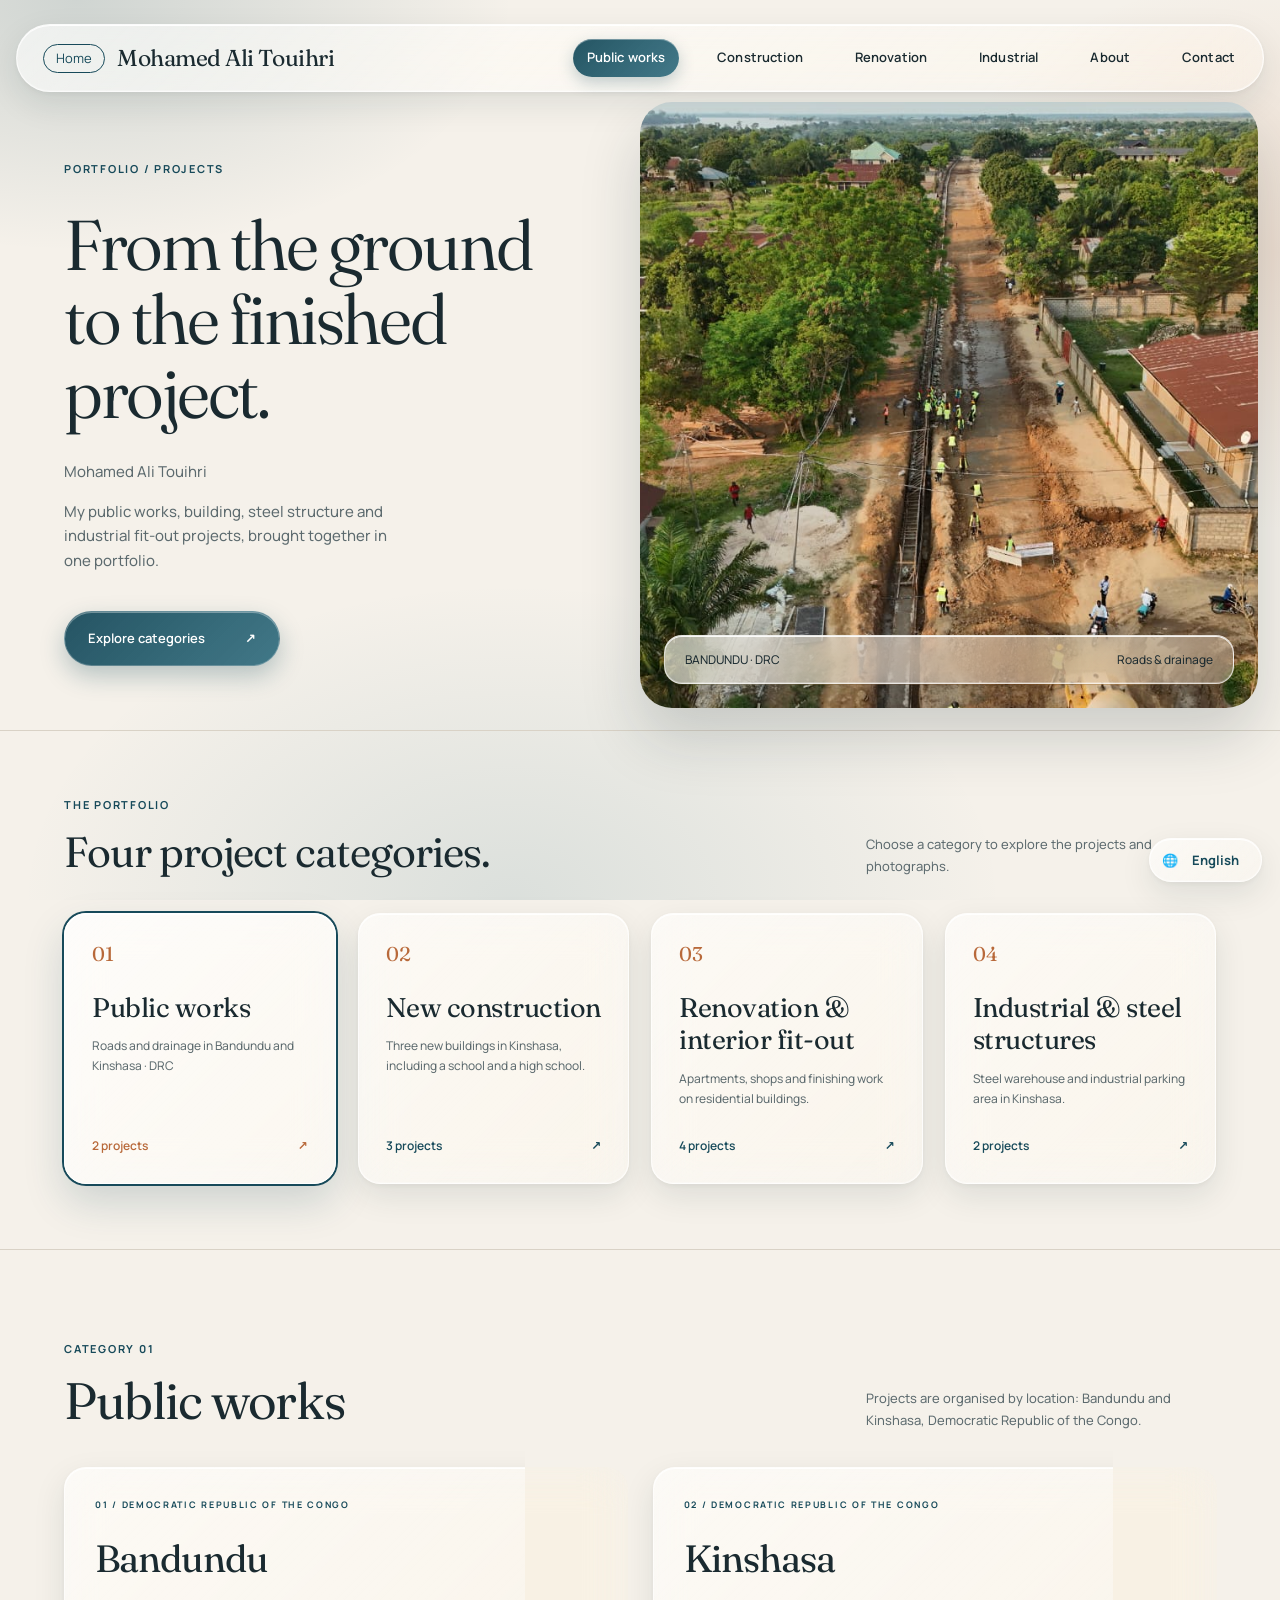
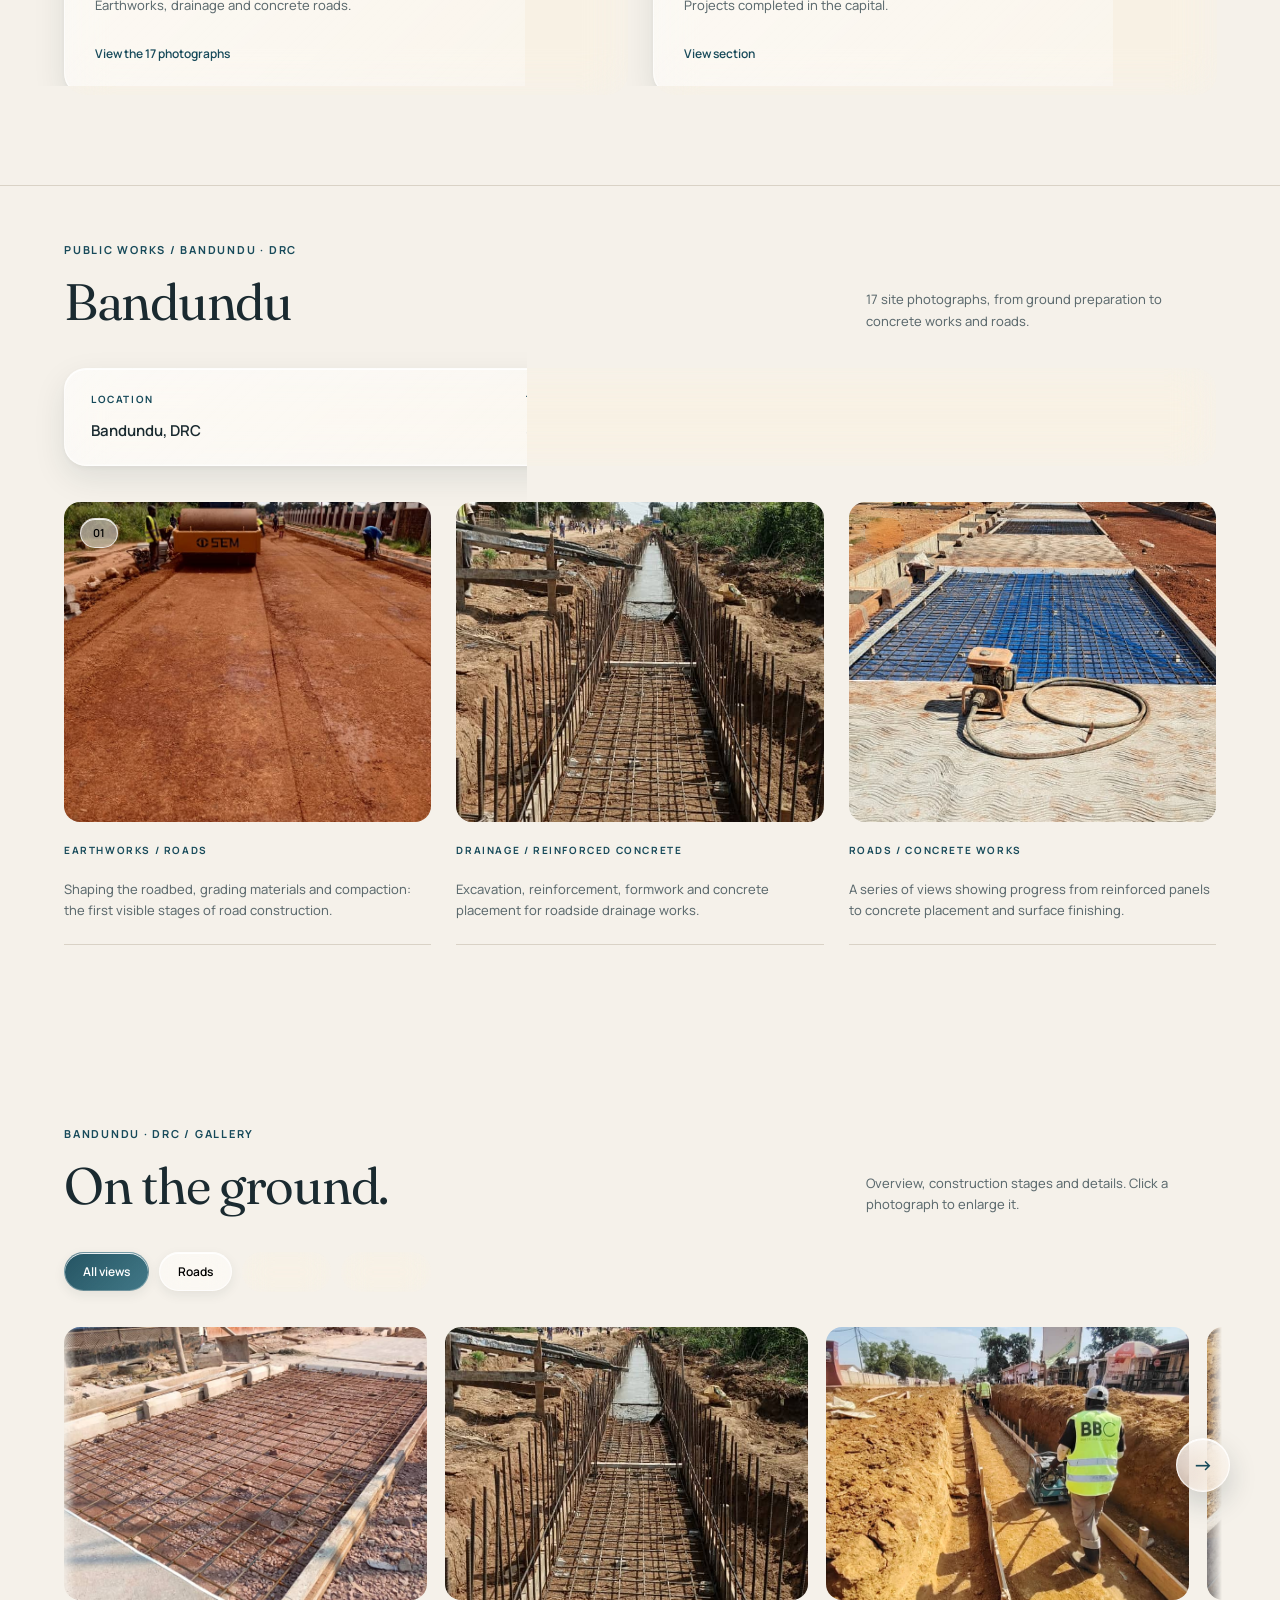
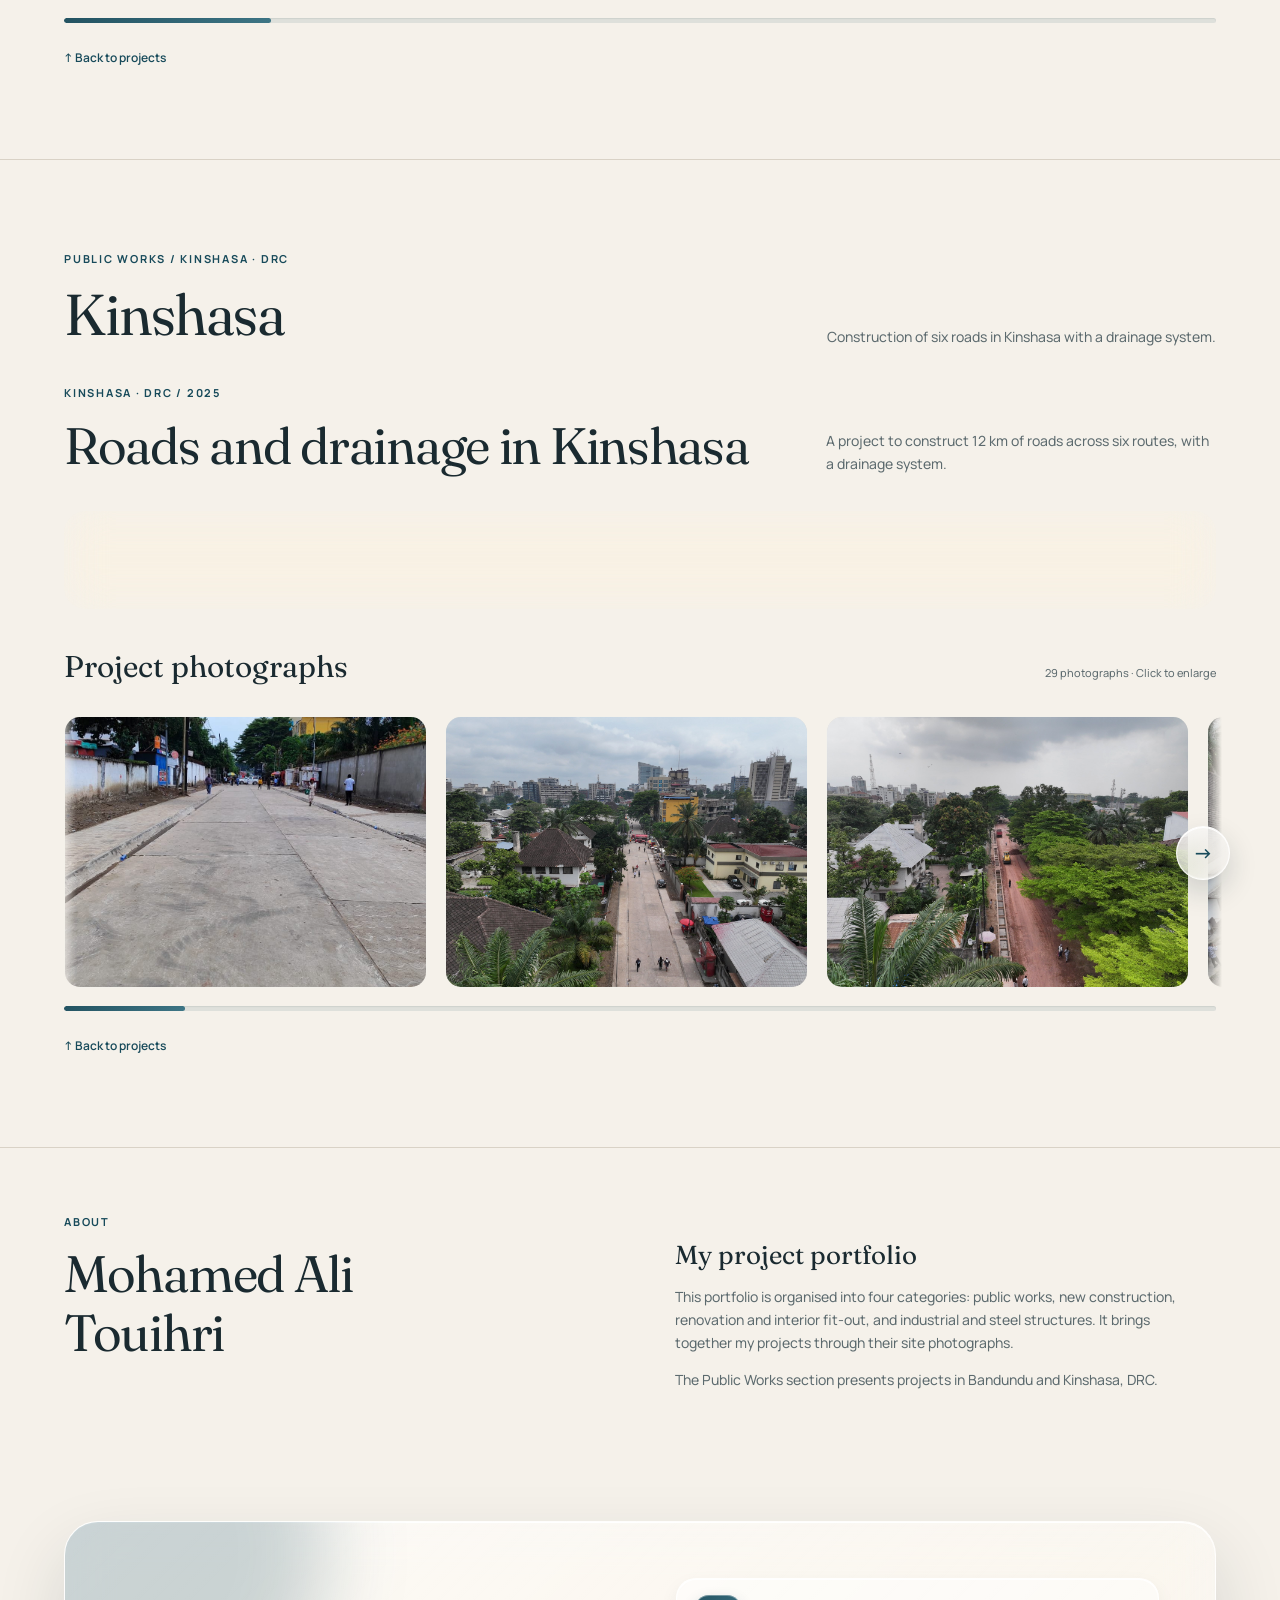
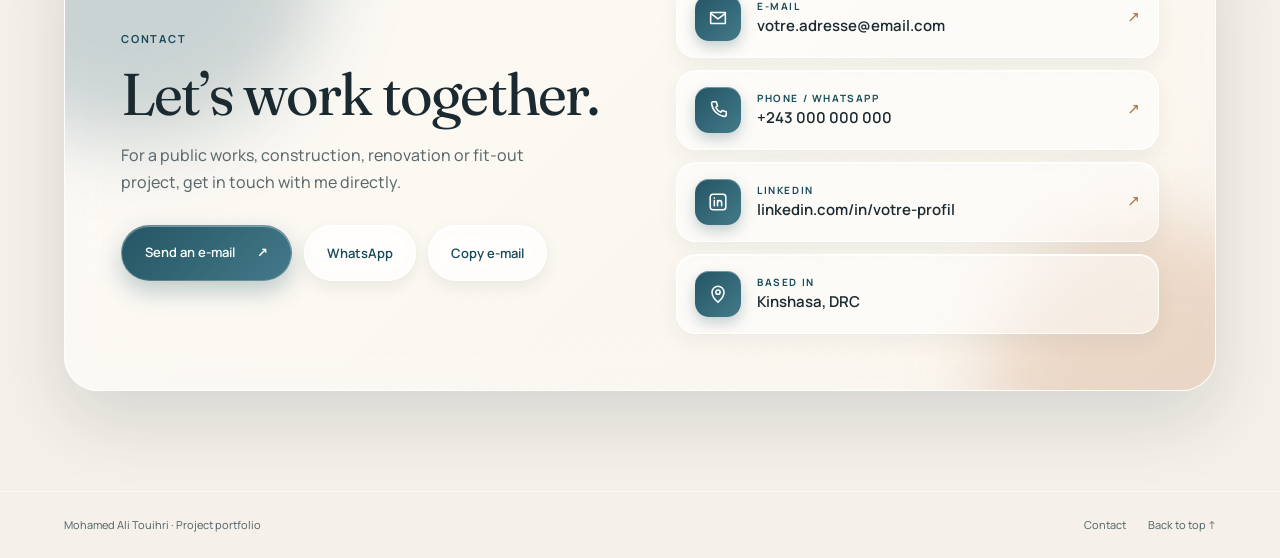
==== public/index.html @ e19443b5 "Assemble elements on scroll in, disassemble at the top Cards, headings, facts and carousels fly in f" ====
<!doctype html>
<html lang="fr"><head><script data-opening>if(location.hash)history.replaceState(history.state,"",location.pathname+location.search);if("scrollRestoration" in history)history.scrollRestoration="manual";(()=>{let touched=false;const t=()=>{touched=true};["pointerdown","keydown","wheel","touchstart"].forEach(n=>addEventListener(n,t,{once:true,passive:true,capture:true}));addEventListener("load",()=>{if(!touched)scrollTo({top:0,left:0,behavior:"instant"})},{once:true})})();</script><meta charset="utf-8"><meta name="viewport" content="width=device-width, initial-scale=1"><meta name="description" content="Portfolio de Mohamed Ali Touihri : travaux publics, bâtiment et charpente métallique. Découvrez les réalisations par catégorie."><link rel="preconnect" href="https://fonts.googleapis.com"><link rel="preconnect" href="https://fonts.gstatic.com" crossorigin><link rel="stylesheet" href="https://fonts.googleapis.com/css2?family=Fraunces:opsz,wght@9..144,300..600&family=Manrope:wght@400..700&display=swap"><title>Mohamed Ali Touihri — Portfolio de réalisations</title><style>
:root{--serif:"Fraunces",Georgia,"Times New Roman",serif;--sans:"Manrope",system-ui,-apple-system,"Segoe UI",Roboto,sans-serif;--paper:#f5f1ea;--surface:#ece6dc;--surface-2:#e3dccf;--ink:#1a2a30;--muted:#5c6a6e;--line:#d9d2c6;--line-strong:#a9b4b5;--blue:#174a5a;--blue-hover:#1f6175;--ochre:#b8693a;--ochre-hover:#9c5530;--on-dark:#f5f1ea;--on-dark-muted:#c6d4d7;--grid:rgba(23,74,90,.035);--shadow:rgba(20,45,51,.08)}*{box-sizing:border-box}html{scroll-behavior:smooth;scroll-padding-top:90px}body{margin:0;background:var(--paper);color:var(--ink);font:16px/1.65 var(--sans)}a{color:inherit;text-decoration:none}button{font:inherit;cursor:pointer}button:focus-visible,a:focus-visible{outline:3px solid var(--ochre);outline-offset:5px}.wrap{max-width:1320px;margin:auto;padding:0 5%}header{border-bottom:1px solid var(--line);background:var(--paper)}.nav{min-height:94px;display:flex;align-items:center;justify-content:space-between;gap:25px}.brand{font-family:var(--serif);font-size:23px;letter-spacing:-.7px}.brand span{color:var(--blue);margin-right:13px;font-family:var(--sans);font-size:13px;border:1px solid var(--blue);padding:9px;letter-spacing:0}.links{display:flex;gap:30px;font-size:13px}.links a:hover{color:var(--ochre)}.hero{display:grid;grid-template-columns:1fr 1fr;min-height:660px}.intro{padding:80px 8% 64px 10%;position:relative;background-image:linear-gradient(var(--grid) 1px,transparent 1px),linear-gradient(90deg,var(--grid) 1px,transparent 1px);background-size:44px 44px}.eyebrow{text-transform:uppercase;letter-spacing:3px;color:var(--blue);font-size:11px;font-weight:bold}.intro h1{font:clamp(48px,5.5vw,83px)/1.05 var(--serif);letter-spacing:-3px;margin:30px 0}.intro p{max-width:350px;color:var(--muted);font-size:15px}.cta{display:inline-flex;gap:40px;background:var(--blue);color:white;padding:16px 23px;font-size:13px;margin-top:22px}.hero figure{margin:0;position:relative;overflow:hidden}.hero figure img{width:100%;height:100%;position:absolute;object-fit:cover;object-position:54%}.hero figcaption{position:absolute;bottom:24px;left:24px;right:24px;background:rgba(245,241,234,.93);padding:15px 20px;font-size:12px;display:flex;justify-content:space-between}.strip{border-top:1px solid var(--line);border-bottom:1px solid var(--line);display:flex;justify-content:space-between;gap:20px;padding-top:21px;padding-bottom:21px;font-size:11px;letter-spacing:2px;text-transform:uppercase}.strip span:before{content:'+';color:var(--ochre);margin-right:15px}section{padding:90px 0}.sectionhead{display:flex;justify-content:space-between;gap:30px;align-items:end;margin-bottom:36px}.sectionhead h2,.about h2{font:clamp(36px,4vw,56px)/1.15 var(--serif);letter-spacing:-1.5px;margin:14px 0 0}.sectionhead p{max-width:350px;color:var(--muted);font-size:13px;margin:0}.cards{display:grid;grid-template-columns:repeat(3,1fr);gap:25px}.card{border-bottom:1px solid var(--line)}.card .image{display:block;width:100%;padding:0;border:0;position:relative;background:var(--surface-2);overflow:hidden}.card img{width:100%;height:320px;object-fit:cover;display:block;transition:transform .5s}.card button:hover img{transform:scale(1.035)}.card .num{position:absolute;top:16px;left:16px;padding:5px 12px;background:var(--paper);font-size:11px}.card h3{font:25px var(--serif);margin:24px 0 12px}.card p{font-size:13px;color:var(--muted);margin:0 0 22px}.tag{font-size:10px;letter-spacing:2px;text-transform:uppercase;color:var(--blue);display:block;margin:20px 0}.story{background:var(--blue);color:var(--paper)}.story .eyebrow{color:var(--on-dark-muted)}.story .sectionhead p{color:var(--on-dark-muted)}.steps{display:grid;grid-template-columns:repeat(4,1fr);gap:25px;margin-top:55px}.steps article{border-top:1px solid #ffffff40;padding-top:20px}.steps b{font:30px var(--serif);color:var(--on-dark-muted)}.steps h3{font:21px var(--serif)}.steps p{font-size:13px;color:var(--on-dark-muted)}.filters{display:flex;gap:10px;flex-wrap:wrap;margin-bottom:30px}.filters button{border:1px solid var(--line);background:transparent;padding:9px 18px;border-radius:0;font-size:12px}.filters button[aria-pressed=true]{background:var(--blue);color:white;border-color:var(--blue)}.gallery{display:grid;grid-template-columns:repeat(4,1fr);gap:16px}.photo{border:0;background:transparent;text-align:left;padding:0;color:var(--ink)}.photo img{width:100%;height:230px;object-fit:cover;display:block}.photo span{display:block;font-size:11px;margin:9px 0 15px}.photo:hover{color:var(--ochre)}.photo[hidden]{display:none}.about{border-top:1px solid var(--line);display:grid;grid-template-columns:1fr 1fr;gap:70px;padding-top:65px;padding-bottom:75px}.about p{color:var(--muted);font-size:14px;max-width:520px}.about .name{font:26px var(--serif);color:var(--ink);margin-bottom:10px}footer{border-top:1px solid var(--line);padding:24px 0;font-size:11px;color:var(--muted)}footer .wrap{display:flex;justify-content:space-between;gap:25px}dialog{border:0;padding:0;background:var(--paper);max-width:95vw;max-height:95vh;width:1000px}dialog::backdrop{background:rgba(14,28,33,.92)}.modalbar{display:flex;align-items:center;justify-content:space-between;padding:12px 20px;gap:20px}.modalbar p{margin:0;font-size:13px}.modalbar button,.controls button{border:1px solid var(--line);background:transparent;padding:8px 15px}dialog img{display:block;max-width:100%;max-height:72vh;margin:auto;object-fit:contain}.controls{display:flex;justify-content:space-between;padding:12px 20px;align-items:center;font-size:12px}@media(max-width:850px){.hero{min-height:560px}.intro{padding:55px 8%}.intro h1{font-size:56px}.cards{gap:16px}.card img{height:250px}.gallery{grid-template-columns:repeat(3,1fr)}.brand{font-size:19px}.brand span{display:none}}@media(max-width:600px){.nav{min-height:85px;align-items:start;padding-top:18px;padding-bottom:15px;flex-direction:column;gap:12px}.links{gap:25px}.hero{display:flex;flex-direction:column}.intro{padding:44px 6%}.intro h1{font-size:61px;letter-spacing:-2px}.hero figure{height:340px}.strip{font-size:9px;letter-spacing:1px;gap:12px}.strip span:before{display:none}section{padding:60px 0}.sectionhead{display:block}.sectionhead p{margin-top:20px}.cards{grid-template-columns:1fr;gap:35px}.card img{height:330px}.steps{grid-template-columns:1fr 1fr;gap:22px}.gallery{grid-template-columns:1fr 1fr;gap:12px}.photo img{height:210px}.about{grid-template-columns:1fr;gap:20px}.hero figcaption{left:15px;right:15px;font-size:10px}footer .wrap{flex-direction:column;gap:5px}}@media(prefers-reduced-motion:reduce){html{scroll-behavior:auto}}

.links{flex-wrap:wrap;justify-content:flex-end;gap:12px 24px}.category-index{border-top:1px solid var(--line);border-bottom:1px solid var(--line);padding:65px 0}.category-index h2{font-size:clamp(32px,3.3vw,45px)}.category-grid{display:grid;grid-template-columns:repeat(3,minmax(0,1fr));gap:22px}.category-link{display:flex;flex-direction:column;padding:27px;border:1px solid var(--line);transition:background .2s,border-color .2s}.category-link:hover{background:var(--surface);border-color:var(--blue)}.category-number{font:20px var(--serif);color:var(--ochre)}.category-link h3{font:27px/1.2 var(--serif);margin:26px 0 12px;letter-spacing:-.5px}.category-link p{font-size:12px;color:var(--muted);margin:0 0 28px}.category-action{display:flex;justify-content:space-between;gap:15px;font-size:12px;color:var(--blue);margin-top:auto}.category-group{scroll-margin-top:35px}.category-empty{border-top:1px solid var(--line);scroll-margin-top:35px}.empty-layout{display:grid;grid-template-columns:1fr 1fr;gap:70px;align-items:center}.category-empty h2{font:clamp(38px,4.5vw,62px)/1.1 var(--serif);letter-spacing:-1.5px;margin:17px 0 22px}.category-empty p{font-size:14px;color:var(--muted);max-width:390px}.back-categories{display:inline-block;font-size:12px;color:var(--blue);margin-top:25px}.empty-panel{min-height:300px;display:flex;gap:30px;padding:35px;border:1px solid var(--line);background-image:linear-gradient(var(--grid) 1px,transparent 1px),linear-gradient(90deg,var(--grid) 1px,transparent 1px);background-size:30px 30px;align-items:center}.empty-number{font:64px var(--serif);color:var(--line-strong);align-self:start;line-height:1}.empty-panel .tag{margin:0 0 15px}.empty-panel h3{font:26px/1.2 var(--serif);margin:0 0 15px}.empty-panel p{font-size:13px;margin:0}.category-empty:nth-of-type(even){background:var(--surface)}@media(max-width:950px){.nav{gap:20px;align-items:flex-start;padding-top:24px;padding-bottom:24px}.links{max-width:360px}.empty-layout{gap:30px}.empty-panel{padding:25px;gap:20px}.empty-number{font-size:48px}.category-link{padding:22px}.category-link h3{font-size:24px}}@media(max-width:650px){.nav{flex-direction:column;gap:18px}.links{max-width:none;justify-content:flex-start;gap:10px 20px;font-size:12px}.category-grid{grid-template-columns:1fr;gap:12px}.category-link{padding:22px;display:grid;grid-template-columns:32px 1fr;column-gap:18px}.category-number{grid-row:1 / 4;padding-top:3px}.category-link h3{margin:0 0 8px}.category-link p{margin:0 0 16px}.category-action{grid-column:2}.empty-layout{grid-template-columns:1fr;gap:30px}.empty-panel{min-height:230px}.category-index{padding:50px 0}.category-empty h2{font-size:44px}}

.city-grid{display:grid;grid-template-columns:1fr 1fr;gap:25px}.city-link{padding:30px;border:1px solid var(--line);background:var(--surface);display:flex;flex-direction:column;transition:background .2s,border-color .2s}.city-link:hover{background:var(--surface);border-color:var(--blue)}.city-link .eyebrow{font-size:9px;letter-spacing:1.7px}.city-link h3{font:38px/1.15 var(--serif);letter-spacing:-1px;margin:24px 0 14px}.city-link p{font-size:13px;color:var(--muted);margin:0 0 28px}.city-group{scroll-margin-top:35px}.city-group>section:first-child{padding-top:55px;border-top:1px solid var(--line)}.city-title,.subsection-title{font:clamp(36px,4vw,56px)/1.15 var(--serif);letter-spacing:-1.5px;margin:14px 0 0}.card h4{font:25px var(--serif);margin:24px 0 12px}.city-empty{border-top:1px solid var(--line);background:var(--surface);scroll-margin-top:35px}.city-empty .city-title{font-size:clamp(38px,4.5vw,62px)}.city-empty p{font-size:14px;color:var(--muted);max-width:390px}.city-empty .empty-panel h4{font:26px/1.2 var(--serif);margin:0 0 15px}.city-empty .empty-panel p{font-size:13px;margin:0}@media(max-width:650px){.city-grid{grid-template-columns:1fr;gap:15px}.city-link{padding:25px}.city-link h3{font-size:34px}.city-group>section:first-child{padding-top:45px}}

.building-category{border-top:1px solid var(--line);scroll-margin-top:35px}.building-grid{display:grid;grid-template-columns:repeat(3,minmax(0,1fr));gap:22px}.building-card{padding:30px;border:1px solid var(--line);background-image:linear-gradient(var(--grid) 1px,transparent 1px),linear-gradient(90deg,var(--grid) 1px,transparent 1px);background-size:30px 30px;display:flex;flex-direction:column;scroll-margin-top:35px}.building-card h3{font:28px/1.2 var(--serif);letter-spacing:-.5px;margin:25px 0 16px;overflow-wrap:break-word}.building-card p{font-size:13px;color:var(--muted);margin:0 0 25px}.building-status{margin-top:auto;padding-top:20px;border-top:1px solid var(--line)}.building-status .tag{margin:0 0 12px;font-size:9px}.building-status p{font-size:12px;margin:0}@media(max-width:950px){.building-card{padding:22px}.building-card h3{font-size:25px}}@media(max-width:700px){.building-grid{grid-template-columns:1fr;gap:16px}.building-card{padding:25px}.building-card h3{margin-top:15px}.building-card p{margin-bottom:20px}.building-status p{margin:0}}

.renovation-project{margin-top:60px;padding:60px 0 0;border-top:1px solid var(--line);scroll-margin-top:35px}.project-overview{display:grid;grid-template-columns:1.2fr 1fr;gap:45px;align-items:center}.project-cover{padding:0;border:0;background:var(--surface-2);text-align:left;position:relative;align-self:stretch;min-height:370px}.project-cover img{width:100%;height:100%;position:absolute;object-fit:cover;inset:0}.project-cover>span{position:absolute;bottom:15px;left:15px;background:var(--paper);padding:7px 12px;color:var(--blue);font-size:11px}.project-details h4{font:48px/1.1 var(--serif);letter-spacing:-1.5px;margin:20px 0}.project-details>p{font-size:14px;color:var(--muted)}.project-details dl{font-size:13px;margin:25px 0 15px}.project-details dl>div{border-top:1px solid var(--line);padding:13px 0}.project-details dt{font-size:10px;text-transform:uppercase;letter-spacing:2px;color:var(--blue);margin-bottom:5px}.project-details dd{margin:0}.project-details address{font-style:normal}.address-source{font-size:11px;text-decoration:underline;text-underline-offset:3px;color:var(--blue)}.project-gallery-header{display:flex;align-items:baseline;justify-content:space-between;gap:20px;margin:50px 0 25px}.project-gallery-header h5{font:30px var(--serif);margin:0}.project-gallery-header>span{font-size:11px;color:var(--muted)}.renovation-gallery{grid-template-columns:repeat(3,minmax(0,1fr));gap:28px 20px}.renovation-photo{padding:0;border:0;background:transparent;color:var(--ink);text-align:left;display:block;min-width:0}.renovation-image{display:flex;align-items:center;justify-content:center;background:var(--surface-2);aspect-ratio:4/3;border:1px solid var(--line);overflow:hidden}.renovation-photo .renovation-image img{width:100%;height:100%;object-fit:contain;display:block}.photo-type{font-size:9px;letter-spacing:2px;text-transform:uppercase;color:var(--blue);display:block;margin:12px 0 5px}.photo-label{font-size:12px;display:block}.renovation-photo:hover .photo-label{color:var(--ochre)}.building-status a{font-size:12px;line-height:1.6}.renovation-project #future-tower{scroll-margin-top:35px}@media(max-width:850px){.project-overview{grid-template-columns:1fr;gap:30px}.project-cover{min-height:360px}.project-details h4{font-size:42px}.renovation-gallery{grid-template-columns:repeat(2,minmax(0,1fr))}}@media(max-width:600px){.renovation-project{margin-top:40px;padding-top:40px}.project-cover{min-height:240px}.project-gallery-header{display:block;margin-top:35px}.project-gallery-header>span{display:block;margin-top:12px}.renovation-gallery{gap:22px 12px}.photo-label{font-size:11px}.project-details h4{font-size:38px}}

.renovation-image{position:relative}.renovation-photo .renovation-image img{position:absolute;inset:0}.project-scope{display:grid;grid-template-columns:1fr 1fr;gap:45px;border-top:1px solid var(--line);margin-top:45px;padding-top:35px}.project-scope h5{font:28px/1.2 var(--serif);letter-spacing:-.5px;margin:18px 0}.project-scope ul{padding-left:18px;font-size:14px;color:var(--muted);margin:0}.project-scope li{margin:7px 0}.project-role{background:var(--surface);padding:25px 30px;align-self:start}.project-role p{font-size:14px;color:var(--muted);margin:0}@media(max-width:650px){.project-scope{grid-template-columns:1fr;gap:25px}.project-role{padding:25px}.project-scope h5{font-size:25px}}
.renovation-button{display:flex;align-items:center;justify-content:space-between;gap:15px;background:var(--blue);color:white;padding:18px 20px;font:20px/1.35 var(--sans);letter-spacing:0;border:1px solid var(--blue);transition:background .2s}.renovation-button:hover{background:var(--blue-hover)}.renovation-button:focus-visible{outline:3px solid var(--ochre);outline-offset:4px}.construction-projects{border-top:1px solid var(--line);margin-top:60px;padding:60px 0 0;scroll-margin-top:35px}.construction-projects .building-card h4{font:28px/1.2 var(--serif);margin:25px 0 40px}.construction-projects .building-card{min-height:230px}@media(max-width:700px){.construction-projects{margin-top:40px;padding-top:40px}}.construction-project-detail{border-top:1px solid var(--line);margin-top:60px;padding-top:60px;scroll-margin-top:35px}.construction-facts{display:grid;grid-template-columns:2fr 1fr 1fr 1fr;gap:20px;border-top:1px solid var(--line);border-bottom:1px solid var(--line);padding:25px 0}.construction-facts span{display:block;color:var(--blue);font-size:10px;text-transform:uppercase;letter-spacing:2px;margin-bottom:9px}.construction-facts strong{font-size:15px;font-weight:normal}.construction-floor-facts{grid-template-columns:repeat(2,minmax(0,1fr))}.construction-filters{display:flex;gap:10px;flex-wrap:wrap;margin:0 0 25px}.construction-filters button{border:1px solid var(--line);background:transparent;padding:9px 14px;font-size:12px}.construction-filters button[aria-pressed=true]{background:var(--blue);color:white;border-color:var(--blue)}.construction-gallery{grid-template-columns:repeat(3,minmax(0,1fr));gap:25px 18px}.construction-photo{padding:0;border:0;background:transparent;text-align:left;min-width:0;color:var(--ink)}.construction-photo[hidden]{display:none}.construction-frame{display:block;position:relative;aspect-ratio:4/3;background:var(--surface-2);border:1px solid var(--line);overflow:hidden}.construction-frame img{position:absolute;inset:0;width:100%;height:100%;object-fit:contain;filter:contrast(1.03) saturate(1.02)}.construction-photo:hover .photo-label{color:var(--ochre)}.project-gallery-header h4{font:30px var(--serif);margin:0}@media(max-width:850px){.construction-gallery{grid-template-columns:repeat(2,minmax(0,1fr))}.construction-facts{grid-template-columns:1fr 1fr}}@media(max-width:600px){.construction-project-detail{margin-top:40px;padding-top:40px}.construction-gallery{gap:20px 12px}.construction-filters button{font-size:11px;padding:8px 10px}}.renovation-gallery,.construction-gallery{row-gap:18px}.photo img{margin-bottom:0}.language-bar{position:sticky;top:0;z-index:1000;display:flex;justify-content:flex-end;align-items:center;gap:9px;background:var(--paper);border-bottom:1px solid var(--line);padding:6px 5%;font:12px var(--sans);color:var(--blue)}.language-bar label{display:flex;align-items:center;gap:6px}.language-bar select{color:var(--blue);background:var(--paper);border:1px solid var(--line);padding:6px 9px;font:13px var(--sans);cursor:pointer}.language-bar select:focus-visible{outline:3px solid var(--ochre);outline-offset:2px}html{scroll-padding-top:105px}@media(min-width:951px){.category-grid{grid-template-columns:repeat(4,minmax(0,1fr))}}@media(min-width:651px) and (max-width:950px){.category-grid{grid-template-columns:repeat(2,minmax(0,1fr))}}.sticky-navigation{position:sticky;top:0;z-index:1000;background:var(--paper)}.sticky-navigation .language-bar{position:static}html{scroll-padding-top:180px}@media(max-width:650px){html{scroll-padding-top:230px}}@media(max-width:850px){.brand span{display:inline-block}}</style><style id="ux-refresh">
body{font-family:var(--sans)}header{box-shadow:0 4px 24px var(--shadow)}.nav{gap:18px}.links a{transition:color .2s}.hero{min-height:650px}.intro{background-color:var(--surface);background-size:36px 36px}.intro h1{letter-spacing:-.045em}.hero figure img{transition:transform 1s}.hero figure:hover img{transform:scale(1.025)}.cta{border-radius:3px;transition:background .2s,transform .2s}.cta:hover{background:var(--ochre-hover);transform:translateY(-2px)}.sectionhead h2{max-width:760px}.building-category:nth-of-type(even){background:var(--surface)}.construction-project-detail, #hangar-onatra,#parking-industriel{border-top:1px solid var(--line);padding-top:36px}.construction-facts{background:rgba(255,255,255,.55);border:1px solid var(--line);border-radius:4px;padding:20px}.construction-photo{overflow:hidden;border-radius:3px}.construction-photo img{transition:transform .35s,filter .35s}.construction-photo:hover img{transform:scale(1.045);filter:brightness(.88)}.construction-photo:focus-visible{outline:3px solid var(--ochre);outline-offset:4px}.project-gallery-header{margin-top:38px}.card .image{border-radius:3px}.card h3{letter-spacing:-.02em}button,a{-webkit-tap-highlight-color:transparent}@media(max-width:700px){section{padding:60px 0}.hero{min-height:0}.intro{padding:55px 7%}.construction-facts{padding:16px}.gallery{gap:9px}.sectionhead{align-items:start}.nav{gap:10px}}@media(prefers-reduced-motion:reduce){*,*::before,*::after{scroll-behavior:auto!important}}
</style><style id="language-switch">
.sr-only{position:absolute;width:1px;height:1px;overflow:hidden;clip:rect(0 0 0 0);white-space:nowrap}
.language-switch{position:fixed;right:18px;bottom:18px;z-index:1100;display:flex;align-items:center;gap:6px;padding:6px 8px 6px 12px;border-radius:999px;background:var(--paper);border:1px solid var(--line);box-shadow:0 8px 24px var(--shadow);font:13px var(--sans);color:var(--blue)}
.language-switch select{appearance:none;-webkit-appearance:none;border:0;background:transparent;color:inherit;font:inherit;font-weight:bold;padding:6px 8px;cursor:pointer;border-radius:999px}
.language-switch select:focus-visible{outline:3px solid var(--ochre);outline-offset:2px}
html{scroll-padding-top:110px}@media(max-width:650px){html{scroll-padding-top:150px}.language-switch{right:12px;bottom:12px}}
</style><style id="category-tabs">
.category-panel[hidden]{display:none!important}.category-panel{animation:panel-in .45s cubic-bezier(.2,.7,.2,1)}@keyframes panel-in{from{opacity:0;transform:translateY(14px)}to{opacity:1;transform:none}}
.category-link[aria-current=true]{border-color:var(--blue);box-shadow:inset 0 0 0 1px var(--blue)}.category-link[aria-current=true] .category-action{color:var(--ochre)}
.links a[aria-current=true]{color:var(--ochre)}.building-grid.grid-2{grid-template-columns:repeat(2,minmax(0,1fr))}
@media(min-width:951px){.building-grid.grid-4{grid-template-columns:repeat(4,minmax(0,1fr))}}@media(min-width:701px) and (max-width:950px){.building-grid.grid-4{grid-template-columns:repeat(2,minmax(0,1fr))}}
@media(max-width:700px){.building-grid.grid-2{grid-template-columns:1fr}}.category-panels .building-category{border-top:0}.category-panels .building-card h4{font:26px/1.2 var(--serif);letter-spacing:-.4px;margin:22px 0 10px}.category-panels .building-card>p{margin-bottom:18px}

</style><style id="liquid-glass">
/* ---------- Liquid glass ---------- */
:root{--glass-fill:linear-gradient(135deg,rgba(255,255,255,.62),rgba(255,255,255,.28));--glass-edge:rgba(255,255,255,.7);--glass-blur:blur(22px) saturate(175%);
--glass-shadow:0 12px 32px rgba(20,45,51,.10),0 2px 6px rgba(20,45,51,.05),inset 0 1px 0 rgba(255,255,255,.9),inset 0 -1px 0 rgba(255,255,255,.25);
--glass-tint:linear-gradient(135deg,rgba(23,74,90,.94),rgba(31,97,117,.84));--radius:22px}
/* light wash behind everything so the glass has something to refract */
body{background:radial-gradient(55vw 45vh at 6% 0%,rgba(23,74,90,.17),transparent 62%),radial-gradient(45vw 50vh at 100% 28%,rgba(184,105,58,.15),transparent 62%),radial-gradient(60vw 55vh at 40% 100%,rgba(31,97,117,.12),transparent 64%),var(--paper);background-attachment:fixed}
header,.sticky-navigation,.intro,.category-index,.city-empty,.category-empty,.building-category,.building-category:nth-of-type(even),.category-empty:nth-of-type(even),.city-link,.project-role{background-color:transparent}
.intro{background-image:none}.empty-panel,.building-card{background-image:none}
.sticky-navigation header,.category-link,.building-card,.city-link,.construction-facts,.project-role,.empty-panel,.language-switch,.hero figcaption,.project-scope,dialog .modalbar,dialog .controls{background:var(--glass-fill);-webkit-backdrop-filter:var(--glass-blur);backdrop-filter:var(--glass-blur);border:1px solid var(--glass-edge);box-shadow:var(--glass-shadow);border-radius:var(--radius)}
.card .num,.project-cover>span,.filters button,.construction-filters button,.modalbar button,.controls button{background:rgba(255,255,255,.5);-webkit-backdrop-filter:blur(14px) saturate(170%);backdrop-filter:blur(14px) saturate(170%);border:1px solid var(--glass-edge);border-radius:999px;box-shadow:inset 0 1px 0 rgba(255,255,255,.9),0 4px 12px rgba(20,45,51,.08)}
/* floating pill navigation */
.sticky-navigation{top:12px;padding:12px 16px 0;pointer-events:none}.sticky-navigation header{max-width:1320px;margin:0 auto;pointer-events:auto;border-radius:999px}
.sticky-navigation .nav{min-height:66px;padding:0 14px 0 26px}.brand span{border-radius:999px;padding:7px 12px}
.links a{padding:8px 14px;border-radius:999px;transition:background .25s,color .25s}.links a:hover{background:rgba(255,255,255,.55);color:var(--blue)}
.links a[aria-current=true]{background:var(--glass-tint);color:#fff;box-shadow:inset 0 1px 0 rgba(255,255,255,.35),0 6px 16px rgba(23,74,90,.25)}
/* hero */
.hero figure{margin:22px 22px 22px 0;border-radius:32px;box-shadow:0 30px 60px rgba(20,45,51,.18)}.hero figcaption{border-radius:18px;padding:14px 20px}
.cta,.renovation-button{background:var(--glass-tint);border:1px solid rgba(255,255,255,.25);border-radius:999px;box-shadow:inset 0 1px 0 rgba(255,255,255,.35),0 10px 24px rgba(23,74,90,.28)}
.cta:hover,.renovation-button:hover{background:linear-gradient(135deg,var(--ochre),var(--ochre-hover));transform:translateY(-2px)}
/* cards: lift, rounded media, specular highlight that follows the pointer */
.category-link,.building-card,.city-link{position:relative;overflow:hidden;transition:transform .35s cubic-bezier(.2,.7,.2,1),box-shadow .35s,border-color .35s}
.category-link:hover,.building-card:hover,.city-link:hover{transform:translateY(-4px);background:var(--glass-fill);border-color:#fff;box-shadow:0 20px 44px rgba(20,45,51,.14),inset 0 1px 0 #fff}
.category-link::after,.building-card::after,.city-link::after{content:"";position:absolute;inset:0;border-radius:inherit;pointer-events:none;opacity:0;transition:opacity .3s;background:radial-gradient(320px circle at var(--mx,50%) var(--my,0%),rgba(255,255,255,.55),transparent 60%)}
.category-link:hover::after,.building-card:hover::after,.city-link:hover::after{opacity:1}
.category-link[aria-current=true]{background:linear-gradient(135deg,rgba(255,255,255,.8),rgba(255,255,255,.45));border-color:#fff;box-shadow:0 0 0 2px var(--blue),0 18px 40px rgba(23,74,90,.18),inset 0 1px 0 #fff}
.card .image,.construction-frame,.renovation-image,.project-cover,.photo img{border-radius:16px;overflow:hidden}.construction-frame,.renovation-image{border-color:rgba(255,255,255,.6)}
.project-cover img{border-radius:16px}.construction-facts{padding:22px 26px}.project-scope{padding:36px 40px;gap:40px;align-items:start}.project-role{padding:28px 32px;background:rgba(255,255,255,.55)}@media(max-width:650px){.project-scope{padding:26px 22px}.project-role{padding:22px}}
.filters button[aria-pressed=true],.construction-filters button[aria-pressed=true]{background:var(--glass-tint);color:#fff;border-color:rgba(255,255,255,.3)}
/* photo viewer */
dialog{background:transparent;border-radius:28px;overflow:visible}dialog::backdrop{background:rgba(14,28,33,.72);-webkit-backdrop-filter:blur(18px);backdrop-filter:blur(18px)}
dialog .modalbar{margin-bottom:10px}dialog .controls{margin-top:10px}dialog img{border-radius:18px}
.language-switch{box-shadow:var(--glass-shadow)}
footer{border-top-color:rgba(255,255,255,.6)}
@media(max-width:850px){.hero figure{margin:0 16px 16px;border-radius:26px}}
@media(max-width:950px){.sticky-navigation{top:8px;padding:8px 10px 0}.sticky-navigation header{border-radius:24px}.sticky-navigation .nav{min-height:0;padding:12px 12px 10px;gap:8px;flex-direction:column;align-items:flex-start}.links{max-width:none;justify-content:flex-start}.brand{padding-left:6px;font-size:18px}.links{flex-wrap:nowrap;overflow-x:auto;width:100%;gap:4px;scrollbar-width:none;-webkit-mask-image:linear-gradient(90deg,#000 88%,transparent);mask-image:linear-gradient(90deg,#000 88%,transparent)}.links::-webkit-scrollbar{display:none}.links a{padding:7px 12px;white-space:nowrap;flex:none}}
/* fallbacks */
@supports not ((backdrop-filter:blur(1px)) or (-webkit-backdrop-filter:blur(1px))){.sticky-navigation header,.category-link,.building-card,.city-link,.construction-facts,.project-role,.empty-panel,.language-switch,.hero figcaption,.project-scope,dialog .modalbar,dialog .controls,.card .num,.project-cover>span,.filters button,.construction-filters button,.modalbar button,.controls button{background:rgba(250,248,244,.94)}}
@media(prefers-reduced-transparency:reduce){.sticky-navigation header,.category-link,.building-card,.city-link,.construction-facts,.project-role,.empty-panel,.language-switch,.hero figcaption,.project-scope,dialog .modalbar,dialog .controls,.card .num,.project-cover>span,.filters button,.construction-filters button,.modalbar button,.controls button{background:var(--paper);-webkit-backdrop-filter:none;backdrop-filter:none}}
@media(prefers-reduced-motion:reduce){.category-link:hover,.building-card:hover,.city-link:hover,.cta:hover{transform:none}}
</style><style id="typography">
body{font-family:var(--sans);font-weight:450;-webkit-font-smoothing:antialiased;-moz-osx-font-smoothing:grayscale;text-rendering:optimizeLegibility}
h1,h2,h3,h4,h5,.brand,.category-number,.empty-number,.steps b,.about .name{font-family:var(--serif);font-optical-sizing:auto;font-weight:400}
.intro h1{font-weight:350;letter-spacing:-.035em}.sectionhead h2,.about h2,.city-title,.subsection-title{font-weight:380;letter-spacing:-.025em}
.eyebrow,.tag,.photo-type,.construction-facts span,.project-details dt{font-family:var(--sans);font-weight:700;letter-spacing:.16em}
.links,.cta,.category-action,.back-categories,button,select{font-family:var(--sans);font-weight:600}.links a{font-weight:600;letter-spacing:.01em}
.construction-facts strong{font-weight:600}.brand{letter-spacing:-.02em}
</style><style id="carousel">
.carousel{position:relative;margin:0 -6px}
.carousel>.gallery{display:flex;gap:18px;overflow-x:auto;overscroll-behavior-x:contain;scroll-snap-type:x mandatory;scroll-behavior:smooth;scroll-padding:0 6px;padding:6px 6px 14px;scrollbar-width:none;-webkit-mask-image:linear-gradient(90deg,transparent 0,#000 18px,#000 calc(100% - 18px),transparent);mask-image:linear-gradient(90deg,transparent 0,#000 18px,#000 calc(100% - 18px),transparent)}
.carousel>.gallery::-webkit-scrollbar{display:none}.carousel>.gallery:focus-visible{outline:3px solid var(--ochre);outline-offset:4px;border-radius:18px}
.carousel>.gallery>*{flex:0 0 clamp(250px,31.5%,420px);scroll-snap-align:start;margin:0}.carousel>.gallery>[hidden]{display:none}
.carousel .construction-frame,.carousel .renovation-image{aspect-ratio:4/3}
.carousel .construction-frame img,.carousel .renovation-photo .renovation-image img{object-fit:cover;transition:transform .6s cubic-bezier(.2,.7,.2,1),filter .4s}
.carousel .photo img{height:auto;aspect-ratio:4/3;object-fit:cover}
.carousel .construction-photo:hover img,.carousel .renovation-photo:hover img{transform:scale(1.05)}
.carousel-btn{position:absolute;top:calc(50% - 34px);z-index:3;width:54px;height:54px;border-radius:50%;display:grid;place-items:center;padding:0;font:600 20px/1 var(--sans);color:var(--blue);cursor:pointer;
background:linear-gradient(135deg,rgba(255,255,255,.78),rgba(255,255,255,.4));-webkit-backdrop-filter:blur(16px) saturate(180%);backdrop-filter:blur(16px) saturate(180%);border:1px solid rgba(255,255,255,.85);
box-shadow:0 12px 28px rgba(20,45,51,.18),inset 0 1px 0 #fff,inset 0 -1px 0 rgba(255,255,255,.35);transition:opacity .3s,transform .3s cubic-bezier(.2,.7,.2,1),background .3s,color .3s}
.carousel-btn.prev{left:-8px}.carousel-btn.next{right:-8px}
.carousel-btn:hover{transform:scale(1.08);background:var(--glass-tint);color:#fff;border-color:rgba(255,255,255,.35)}
.carousel-btn:focus-visible{outline:3px solid var(--ochre);outline-offset:3px}
.carousel-btn[disabled]{opacity:0;transform:scale(.8);pointer-events:none}
.carousel-progress{position:relative;height:5px;margin:4px 6px 0;border-radius:99px;background:rgba(23,74,90,.1);box-shadow:inset 0 1px 1px rgba(20,45,51,.08);overflow:hidden}
.carousel-progress span{position:absolute;top:0;bottom:0;left:var(--x,0%);width:var(--w,30%);border-radius:inherit;background:var(--glass-tint);transition:left .25s ease-out,width .25s}
.carousel.no-scroll .carousel-btn,.carousel.no-scroll .carousel-progress{display:none}
@media(max-width:700px){.carousel>.gallery>*{flex-basis:80%}.carousel-btn{width:42px;height:42px;font-size:17px;top:calc(50% - 30px)}.carousel-btn.prev{left:2px}.carousel-btn.next{right:2px}}
@media(prefers-reduced-motion:reduce){.carousel>.gallery{scroll-behavior:auto}}
</style><style id="motion">
:root{--ease:cubic-bezier(.2,.7,.2,1)}
html.js-motion .reveal{opacity:0;transform:translateY(24px);transition:opacity .8s var(--ease),transform .8s var(--ease);transition-delay:var(--d,0ms)}
html.js-motion .reveal.in{opacity:1;transform:none}
html.js-motion img.fade{opacity:0;transition:opacity .7s ease}html.js-motion img.fade.loaded{opacity:1}
dialog[open]{animation:dlg-in .4s var(--ease)}dialog[open]::backdrop{animation:fade-in .4s ease}
#large.swap{animation:img-in .45s var(--ease)}
@keyframes dlg-in{from{opacity:0;transform:translateY(14px) scale(.97)}}@keyframes fade-in{from{opacity:0}}@keyframes img-in{from{opacity:.15;transform:scale(.985)}}
.sticky-navigation header{transition:box-shadow .45s var(--ease),background .45s var(--ease)}
.sticky-navigation.scrolled header{background:linear-gradient(135deg,rgba(255,255,255,.82),rgba(255,255,255,.55));box-shadow:0 16px 40px rgba(20,45,51,.14),inset 0 1px 0 #fff}
main,footer{transition:opacity .22s ease}body.lang-switching main,body.lang-switching footer{opacity:.2}
::view-transition-old(root),::view-transition-new(root){animation-duration:.38s;animation-timing-function:var(--ease)}
@media(prefers-reduced-motion:reduce){html.js-motion .reveal{transform:none;transition:opacity .6s ease;transition-delay:var(--d,0ms)}dialog[open],#large.swap,.category-panel{animation:fade-in .35s ease}}
</style><style id="responsive">
.brand{white-space:nowrap;display:inline-flex;align-items:center;gap:12px;line-height:1}.brand span{margin:0;line-height:1;display:inline-flex;align-items:center}
@media(max-width:950px){.hero{min-height:0}.intro{padding:56px 6% 40px}}
@media(max-width:850px){.intro h1{font-size:clamp(40px,7vw,60px)}}@media(max-width:700px){.hero{display:flex;flex-direction:column}.hero figure{height:min(62vw,440px);margin:0 16px 8px}.intro h1{font-size:clamp(40px,9vw,58px)}}
@media(max-width:600px){.intro{padding:34px 22px 28px}.intro h1{font-size:clamp(38px,11.5vw,52px);margin:18px 0 20px}.intro p{font-size:14px}.cta{margin-top:12px}.hero figure{height:72vw;min-height:240px;margin:0 12px 6px;border-radius:22px}.hero figcaption{left:10px;right:10px;bottom:10px;padding:10px 14px}
.sectionhead h2,.about h2,.category-empty h2,.city-title,.subsection-title{font-size:clamp(30px,8.5vw,40px)}.project-details h4{font-size:clamp(30px,8.5vw,38px)}.category-link h3,.building-card h3,.category-panels .building-card h4{font-size:22px}
section{padding:52px 0}.category-index{padding:44px 0}.construction-facts{grid-template-columns:1fr 1fr;gap:14px}.construction-facts>div:first-child{grid-column:1/-1}.about{gap:16px;padding-top:48px;padding-bottom:56px}.wrap{padding:0 18px}}
@media(max-width:380px){.brand{font-size:16px}.brand span{display:none}}
</style><style id="contact-styles">
.contact{padding:40px 0 100px}
.contact-card{position:relative;isolation:isolate;overflow:hidden;display:grid;grid-template-columns:1.05fr 1fr;gap:48px;align-items:center;padding:56px;border-radius:34px;
background:linear-gradient(135deg,rgba(255,255,255,.66),rgba(255,255,255,.3));-webkit-backdrop-filter:blur(24px) saturate(175%);backdrop-filter:blur(24px) saturate(175%);border:1px solid rgba(255,255,255,.75);box-shadow:0 30px 70px rgba(20,45,51,.14),inset 0 1px 0 #fff}
.contact-card::before,.contact-card::after{content:"";position:absolute;border-radius:50%;filter:blur(40px);pointer-events:none;z-index:-1}
.contact-card::before{width:380px;height:380px;left:-120px;top:-160px;background:rgba(23,74,90,.22)}.contact-card::after{width:340px;height:340px;right:-110px;bottom:-170px;background:rgba(184,105,58,.22)}
.contact-intro h2{font:400 clamp(38px,4.6vw,64px)/1.05 var(--serif);letter-spacing:-.03em;margin:14px 0 18px}.contact-intro p{color:var(--muted);max-width:420px;margin:0}
.contact-actions{display:flex;flex-wrap:wrap;gap:12px;margin-top:30px}.contact-actions .cta{margin-top:0;gap:22px}
.contact-ghost{display:inline-flex;align-items:center;padding:15px 22px;border-radius:999px;font:600 13px var(--sans);color:var(--blue);background:rgba(255,255,255,.55);border:1px solid rgba(255,255,255,.85);box-shadow:inset 0 1px 0 #fff,0 6px 16px rgba(20,45,51,.08);-webkit-backdrop-filter:blur(12px);backdrop-filter:blur(12px);transition:transform .3s var(--ease,ease),background .3s,color .3s}
.contact-ghost:hover{transform:translateY(-2px);background:var(--glass-tint);color:#fff}
.contact-list{display:grid;gap:12px}
.contact-item{display:flex;align-items:center;gap:16px;padding:16px 18px;border-radius:20px;background:rgba(255,255,255,.5);border:1px solid rgba(255,255,255,.8);box-shadow:inset 0 1px 0 #fff,0 8px 20px rgba(20,45,51,.06);transition:transform .35s var(--ease,ease),box-shadow .35s,background .35s}
a.contact-item:hover{transform:translateX(6px);background:rgba(255,255,255,.78);box-shadow:inset 0 1px 0 #fff,0 14px 30px rgba(20,45,51,.12)}
.contact-icon{flex:none;width:46px;height:46px;border-radius:14px;display:grid;place-items:center;color:#fff;background:var(--glass-tint);box-shadow:inset 0 1px 0 rgba(255,255,255,.35),0 6px 14px rgba(23,74,90,.25)}.contact-icon svg{width:22px;height:22px}
.contact-text{display:grid;gap:2px;min-width:0}.contact-label{font:700 10px var(--sans);letter-spacing:.16em;text-transform:uppercase;color:var(--blue)}.contact-text strong{font:600 15px var(--sans);color:var(--ink);overflow-wrap:anywhere}
.contact-arrow{margin-left:auto;color:var(--ochre);font-size:15px;transition:transform .3s}a.contact-item:hover .contact-arrow{transform:translate(2px,-2px)}
.footer-links{display:inline-flex;gap:22px}
.toast{position:fixed;left:50%;bottom:24px;z-index:1200;transform:translate(-50%,20px);opacity:0;padding:12px 20px;border-radius:999px;font:600 13px var(--sans);color:#fff;background:var(--glass-tint);box-shadow:0 12px 30px rgba(20,45,51,.25);transition:opacity .3s,transform .4s var(--ease,ease);pointer-events:none}.toast.show{opacity:1;transform:translate(-50%,0)}
@media(max-width:850px){.contact-card{grid-template-columns:1fr;gap:32px;padding:38px 30px}}
@media(max-width:600px){.contact{padding:20px 0 80px}.contact-card{padding:30px 20px;border-radius:26px}.contact-actions .cta,.contact-ghost{flex:1 1 auto;justify-content:center}.contact-item{padding:14px}.contact-icon{width:40px;height:40px;border-radius:12px}}
</style><style id="assemble">
html,body{overflow-x:clip}
html.js-motion .reveal{opacity:0;transform:translate3d(calc(var(--ax,0px)*var(--axm,1)),56px,0) rotate(var(--ar,0deg)) scale(.93);transition:opacity .8s var(--ease),transform .95s var(--ease),translate .35s var(--ease);transition-delay:var(--d,0ms)}
html.js-motion .reveal.in{opacity:1;transform:none}
html.js-motion .reveal.gone-up{opacity:0;transform:translate3d(calc(var(--ax,0px)*var(--axm,1)*-1),-48px,0) rotate(calc(var(--ar,0deg)*-1)) scale(.94);transition-delay:0ms}
@supports (animation-timeline: view()){
html.js-motion.sd .reveal{opacity:1;transform:none;transition:translate .35s var(--ease),box-shadow .35s,border-color .35s,background .35s;
animation:assemble linear both,disassemble linear forwards;animation-timeline:view(),view();animation-range:entry calc(var(--i,0)*5%) cover calc(28% + var(--i,0)*5%),exit 15% exit 100%}
html.js-motion.sd .reveal-out{animation:disassemble linear forwards;animation-timeline:view();animation-range:exit 0% exit 100%}}
@keyframes assemble{from{opacity:0;transform:translate3d(calc(var(--ax,0px)*var(--axm,1)),90px,0) rotate(var(--ar,0deg)) scale(.88)}to{opacity:1;transform:none}}
@keyframes disassemble{from{opacity:1;transform:none}to{opacity:0;transform:translate3d(calc(var(--ax,0px)*var(--axm,1)*-1),-80px,0) rotate(calc(var(--ar,0deg)*-1)) scale(.9)}}
@keyframes fade-in-sd{from{opacity:0}}@keyframes fade-out-sd{to{opacity:0}}
/* hover lift uses the separate translate property so it composes with the scroll animation */
.category-link:hover,.building-card:hover,.city-link:hover{transform:none;translate:0 -5px}
html.js-motion.sd .reveal.category-link:hover,html.js-motion.sd .reveal.building-card:hover,html.js-motion.sd .reveal.city-link:hover{translate:0 -5px}
@media(max-width:700px){:root{--axm:.45}}
@media(prefers-reduced-motion:reduce){html.js-motion.sd .reveal{animation-name:fade-in-sd,fade-out-sd}html.js-motion.sd .reveal-out{animation-name:fade-out-sd}
html.js-motion .reveal,html.js-motion .reveal.gone-up{transform:none}.category-link:hover,.building-card:hover,.city-link:hover{translate:none}}
</style></head><body><div class="sticky-navigation">
<header><nav class="wrap nav" aria-label="Navigation principale"><a class="brand" href="#accueil"><span>Home</span>Mohamed Ali Touihri</a><div class="links"><a data-tab="travaux-publics" href="#travaux-publics">Travaux publics</a><a data-tab="construction-neuve" href="#construction-neuve">Construction</a><a data-tab="renovation-amenagement" href="#renovation-amenagement">Rénovation</a><a data-tab="industriel" href="#industriel">Industriel</a><a href="#apropos">À propos</a><a href="#contact">Contact</a></div></nav></header></div>
<main><div class="hero" id="accueil"><div class="intro"><div class="eyebrow">Portfolio / Réalisations</div><h1>Du terrain<br>à l’ouvrage.</h1><p>Mohamed Ali Touihri</p><p>Mes réalisations en travaux publics, bâtiment, charpente métallique et aménagement industriel, réunies dans un même portfolio.</p><a class="cta" href="#categories">Explorer les catégories <span aria-hidden="true">↗</span></a></div><figure><img src="photos/12.jpg" alt="Vue aérienne d’un chantier de voirie et de drainage dans un quartier habité"><figcaption><span>BANDUNDU · RDC</span><span>Voirie & drainage</span></figcaption></figure></div>
<section class="category-index" id="categories" aria-labelledby="categories-title"><div class="wrap">
<div class="sectionhead"><div><div class="eyebrow">Le portfolio</div><h2 id="categories-title">Quatre catégories de réalisations.</h2></div><p>Choisissez une catégorie pour découvrir les travaux et leurs photographies.</p></div>
<nav class="category-grid" aria-label="Catégories du portfolio">
<a class="category-link" data-tab="travaux-publics" href="#travaux-publics"><span class="category-number">01</span><h3>Travaux publics</h3><p>Voiries et drainage à Bandundu et Kinshasa · RDC</p><span class="category-action"><span>2 projets</span> <span aria-hidden="true">↗</span></span></a>
<a class="category-link" data-tab="construction-neuve" href="#construction-neuve"><span class="category-number">02</span><h3>Construction neuve</h3><p>Trois bâtiments neufs à Kinshasa, dont une école et un lycée.</p><span class="category-action"><span>3 projets</span> <span aria-hidden="true">↗</span></span></a>
<a class="category-link" data-tab="renovation-amenagement" href="#renovation-amenagement"><span class="category-number">03</span><h3>Rénovation & aménagement intérieur</h3><p>Appartements, boutiques et finitions de bâtiments résidentiels.</p><span class="category-action"><span>4 projets</span> <span aria-hidden="true">↗</span></span></a>
<a class="category-link" data-tab="industriel" href="#industriel"><span class="category-number">04</span><h3>Industriel & charpente métallique</h3><p>Hangar métallique et parking industriel à Kinshasa.</p><span class="category-action"><span>2 projets</span> <span aria-hidden="true">↗</span></span></a>
</nav></div></section>
<div class="category-panels">
<div id="travaux-publics" class="category-group category-panel" role="region" aria-labelledby="tp-title"><section id="travaux"><div class="wrap"><div class="sectionhead"><div><div class="eyebrow">Catégorie 01</div><h2 id="tp-title">Travaux publics</h2></div><p>Les réalisations sont organisées en deux rubriques géographiques : Bandundu et Kinshasa, en République démocratique du Congo.</p></div>
<nav class="city-grid" aria-label="Villes des projets de travaux publics">
<a class="city-link" href="#bandundu"><span class="eyebrow">01 / République démocratique du Congo</span><h3>Bandundu</h3><p>Terrassements, drainage et chaussées en béton.</p><span class="category-action">Découvrir les 17 photographies <span aria-hidden="true">↗</span></span></a>
<a class="city-link" href="#kinshasa"><span class="eyebrow">02 / République démocratique du Congo</span><h3>Kinshasa</h3><p>Les projets réalisés dans la capitale.</p><span class="category-action">Voir la rubrique <span aria-hidden="true">↗</span></span></a>
</nav></div></section>
<div class="city-group" id="bandundu" role="region" aria-labelledby="bandundu-title"><section><div class="wrap"><div class="sectionhead"><div><div class="eyebrow">Travaux publics / Bandundu · RDC</div><h3 class="city-title" id="bandundu-title">Bandundu</h3></div><p>17 photographies de chantier : de la préparation du terrain au bétonnage des ouvrages et des chaussées.</p></div><div class="construction-facts" style="margin-bottom:36px"><div><span>Lieu</span><strong>Bandundu, RDC</strong></div><div><span>Longueur totale</span><strong>8 km</strong></div><div><span>Voiries</span><strong>7</strong></div><div><span>Année</span><strong>2025–2026</strong></div></div><div class="cards">
<article class="card"><button class="image" data-open="7" aria-label="Agrandir la photo de compactage"><img loading="lazy" src="photos/7.jpg" alt="Compactage d’une plateforme de voirie par un rouleau"><span class="num">01</span></button><span class="tag">Terrassements / Voirie</span><p>Mise en forme de la plateforme, réglage des matériaux et compactage : les premières étapes visibles de la construction de la voie.</p></article>
<article class="card"><button class="image" data-open="1" aria-label="Agrandir le ferraillage du caniveau"><img loading="lazy" src="photos/1.jpg" alt="Armatures du fond et des parois d’un caniveau avant bétonnage"><span class="num">02</span></button><span class="tag">Drainage / Béton armé</span><p>Préparation de la fouille, ferraillage, coffrage et bétonnage d’ouvrages linéaires de drainage en bordure de voirie.</p></article>
<article class="card"><button class="image" data-open="5" aria-label="Agrandir la chaussée en béton"><img loading="lazy" src="photos/5.jpg" alt="Panneaux de chaussée en béton, avec armatures visibles avant coulage"><span class="num">03</span></button><span class="tag">Voirie / Bétonnage</span><p>Des panneaux armés à la mise en place du béton, une série de vues montrant la progression des travaux et la finition de surface.</p></article></div></div></section>

<section id="galerie"><div class="wrap"><div class="sectionhead"><div><div class="eyebrow">Bandundu · RDC / Galerie</div><h3 class="subsection-title">Au plus près du terrain.</h3></div><p>Vues d’ensemble, phases d’exécution et détails. Cliquez sur une photographie pour l’explorer.</p></div><div class="filters" aria-label="Filtrer les photographies"><button data-filter="all" aria-pressed="true">Toutes les vues</button><button data-filter="voirie" aria-pressed="false">Voirie</button><button data-filter="drainage" aria-pressed="false">Drainage</button><button data-filter="ensemble" aria-pressed="false">Vues d’ensemble</button></div><div class="gallery" id="photos"></div><a class="back-categories" href="#travaux-publics">↑ Retour aux projets</a></div></section></div>
<section class="city-empty" id="kinshasa" aria-labelledby="kinshasa-title"><div class="wrap"><div class="sectionhead"><div><div class="eyebrow">Travaux publics / Kinshasa · RDC</div><h3 class="city-title" id="kinshasa-title">Kinshasa</h3></div><p>Construction de six voiries à Kinshasa avec un système d’assainissement.</p></div><article id="voiries-kinshasa" aria-labelledby="voiries-title"><div class="sectionhead"><div><div class="eyebrow">Kinshasa · RDC / 2025</div><h4 class="subsection-title" id="voiries-title">Voiries et assainissement à Kinshasa</h4></div><p>Un projet de construction de 12 km de voiries répartis sur six axes, avec système d’assainissement.</p></div><div class="construction-facts"><div><span>Lieu</span><strong>Kinshasa, RDC</strong></div><div><span>Longueur totale</span><strong>12 km</strong></div><div><span>Voiries</span><strong>6</strong></div><div><span>Année</span><strong>2025</strong></div></div><div class="project-gallery-header"><h4>Photographies du projet</h4><span>29 photographies · Cliquez pour agrandir</span></div><div class="gallery construction-gallery" aria-label="Photographies des voiries de Kinshasa"><button type="button" class="construction-photo" data-voiries-open="0" aria-label="Agrandir la photographie des voiries de Kinshasa"><span class="construction-frame"><img loading="lazy" src="photos/voiries-kinshasa/1.jpg" alt="Voiries et assainissement, Kinshasa"></span></button>
<button type="button" class="construction-photo" data-voiries-open="1" aria-label="Agrandir la photographie des voiries de Kinshasa"><span class="construction-frame"><img loading="lazy" src="photos/voiries-kinshasa/2.jpg" alt="Voiries et assainissement, Kinshasa"></span></button>
<button type="button" class="construction-photo" data-voiries-open="2" aria-label="Agrandir la photographie des voiries de Kinshasa"><span class="construction-frame"><img loading="lazy" src="photos/voiries-kinshasa/3.jpg" alt="Voiries et assainissement, Kinshasa"></span></button>
<button type="button" class="construction-photo" data-voiries-open="3" aria-label="Agrandir la photographie des voiries de Kinshasa"><span class="construction-frame"><img loading="lazy" src="photos/voiries-kinshasa/4.jpg" alt="Voiries et assainissement, Kinshasa"></span></button>
<button type="button" class="construction-photo" data-voiries-open="4" aria-label="Agrandir la photographie des voiries de Kinshasa"><span class="construction-frame"><img loading="lazy" src="photos/voiries-kinshasa/5.jpg" alt="Voiries et assainissement, Kinshasa"></span></button>
<button type="button" class="construction-photo" data-voiries-open="5" aria-label="Agrandir la photographie des voiries de Kinshasa"><span class="construction-frame"><img loading="lazy" src="photos/voiries-kinshasa/6.jpg" alt="Voiries et assainissement, Kinshasa"></span></button>
<button type="button" class="construction-photo" data-voiries-open="6" aria-label="Agrandir la photographie des voiries de Kinshasa"><span class="construction-frame"><img loading="lazy" src="photos/voiries-kinshasa/7.jpg" alt="Voiries et assainissement, Kinshasa"></span></button>
<button type="button" class="construction-photo" data-voiries-open="7" aria-label="Agrandir la photographie des voiries de Kinshasa"><span class="construction-frame"><img loading="lazy" src="photos/voiries-kinshasa/8.jpg" alt="Voiries et assainissement, Kinshasa"></span></button>
<button type="button" class="construction-photo" data-voiries-open="8" aria-label="Agrandir la photographie des voiries de Kinshasa"><span class="construction-frame"><img loading="lazy" src="photos/voiries-kinshasa/9.jpg" alt="Voiries et assainissement, Kinshasa"></span></button>
<button type="button" class="construction-photo" data-voiries-open="9" aria-label="Agrandir la photographie des voiries de Kinshasa"><span class="construction-frame"><img loading="lazy" src="photos/voiries-kinshasa/10.jpg" alt="Voiries et assainissement, Kinshasa"></span></button>
<button type="button" class="construction-photo" data-voiries-open="10" aria-label="Agrandir la photographie des voiries de Kinshasa"><span class="construction-frame"><img loading="lazy" src="photos/voiries-kinshasa/11.jpg" alt="Voiries et assainissement, Kinshasa"></span></button>
<button type="button" class="construction-photo" data-voiries-open="11" aria-label="Agrandir la photographie des voiries de Kinshasa"><span class="construction-frame"><img loading="lazy" src="photos/voiries-kinshasa/12.jpg" alt="Voiries et assainissement, Kinshasa"></span></button>
<button type="button" class="construction-photo" data-voiries-open="12" aria-label="Agrandir la photographie des voiries de Kinshasa"><span class="construction-frame"><img loading="lazy" src="photos/voiries-kinshasa/13.jpg" alt="Voiries et assainissement, Kinshasa"></span></button>
<button type="button" class="construction-photo" data-voiries-open="13" aria-label="Agrandir la photographie des voiries de Kinshasa"><span class="construction-frame"><img loading="lazy" src="photos/voiries-kinshasa/14.jpg" alt="Voiries et assainissement, Kinshasa"></span></button>
<button type="button" class="construction-photo" data-voiries-open="14" aria-label="Agrandir la photographie des voiries de Kinshasa"><span class="construction-frame"><img loading="lazy" src="photos/voiries-kinshasa/15.jpg" alt="Voiries et assainissement, Kinshasa"></span></button>
<button type="button" class="construction-photo" data-voiries-open="15" aria-label="Agrandir la photographie des voiries de Kinshasa"><span class="construction-frame"><img loading="lazy" src="photos/voiries-kinshasa/16.jpg" alt="Voiries et assainissement, Kinshasa"></span></button>
<button type="button" class="construction-photo" data-voiries-open="16" aria-label="Agrandir la photographie des voiries de Kinshasa"><span class="construction-frame"><img loading="lazy" src="photos/voiries-kinshasa/17.jpg" alt="Voiries et assainissement, Kinshasa"></span></button>
<button type="button" class="construction-photo" data-voiries-open="17" aria-label="Agrandir la photographie des voiries de Kinshasa"><span class="construction-frame"><img loading="lazy" src="photos/voiries-kinshasa/18.jpg" alt="Voiries et assainissement, Kinshasa"></span></button>
<button type="button" class="construction-photo" data-voiries-open="18" aria-label="Agrandir la photographie des voiries de Kinshasa"><span class="construction-frame"><img loading="lazy" src="photos/voiries-kinshasa/19.jpg" alt="Voiries et assainissement, Kinshasa"></span></button>
<button type="button" class="construction-photo" data-voiries-open="19" aria-label="Agrandir la photographie des voiries de Kinshasa"><span class="construction-frame"><img loading="lazy" src="photos/voiries-kinshasa/20.jpg" alt="Voiries et assainissement, Kinshasa"></span></button>
<button type="button" class="construction-photo" data-voiries-open="20" aria-label="Agrandir la photographie des voiries de Kinshasa"><span class="construction-frame"><img loading="lazy" src="photos/voiries-kinshasa/21.jpg" alt="Voiries et assainissement, Kinshasa"></span></button>
<button type="button" class="construction-photo" data-voiries-open="21" aria-label="Agrandir la photographie des voiries de Kinshasa"><span class="construction-frame"><img loading="lazy" src="photos/voiries-kinshasa/22.jpg" alt="Voiries et assainissement, Kinshasa"></span></button>
<button type="button" class="construction-photo" data-voiries-open="22" aria-label="Agrandir la photographie des voiries de Kinshasa"><span class="construction-frame"><img loading="lazy" src="photos/voiries-kinshasa/23.jpg" alt="Voiries et assainissement, Kinshasa"></span></button>
<button type="button" class="construction-photo" data-voiries-open="23" aria-label="Agrandir la photographie des voiries de Kinshasa"><span class="construction-frame"><img loading="lazy" src="photos/voiries-kinshasa/24.jpg" alt="Voiries et assainissement, Kinshasa"></span></button>
<button type="button" class="construction-photo" data-voiries-open="24" aria-label="Agrandir la photographie des voiries de Kinshasa"><span class="construction-frame"><img loading="lazy" src="photos/voiries-kinshasa/25.jpg" alt="Voiries et assainissement, Kinshasa"></span></button>
<button type="button" class="construction-photo" data-voiries-open="25" aria-label="Agrandir la photographie des voiries de Kinshasa"><span class="construction-frame"><img loading="lazy" src="photos/voiries-kinshasa/26.jpg" alt="Voiries et assainissement, Kinshasa"></span></button>
<button type="button" class="construction-photo" data-voiries-open="26" aria-label="Agrandir la photographie des voiries de Kinshasa"><span class="construction-frame"><img loading="lazy" src="photos/voiries-kinshasa/27.jpg" alt="Voiries et assainissement, Kinshasa"></span></button>
<button type="button" class="construction-photo" data-voiries-open="27" aria-label="Agrandir la photographie des voiries de Kinshasa"><span class="construction-frame"><img loading="lazy" src="photos/voiries-kinshasa/28.jpg" alt="Voiries et assainissement, Kinshasa"></span></button>
<button type="button" class="construction-photo" data-voiries-open="28" aria-label="Agrandir la photographie des voiries de Kinshasa"><span class="construction-frame"><img loading="lazy" src="photos/voiries-kinshasa/29.jpg" alt="Voiries et assainissement, Kinshasa"></span></button></div></article><a class="back-categories" href="#travaux-publics">↑ Retour aux projets</a></div></section>
</div>
<div id="construction-neuve" class="category-group category-panel" role="region" aria-labelledby="cn-title"><section class="building-category"><div class="wrap"><div class="sectionhead"><div><div class="eyebrow">Catégorie 02</div><h2 id="cn-title">Construction neuve</h2></div><p>Trois bâtiments neufs à Kinshasa, dont une école et un lycée.</p></div><div class="building-grid"><article class="building-card"><span class="category-number">01</span><h4>Construction R+1</h4><p>Avenue Province · Gombe, Kinshasa</p><div class="building-status"><span class="tag">2023 · 480 m² couverts</span><a class="category-action" href="#construction-projet-01">Découvrir le projet <span aria-hidden="true">↗</span></a></div></article><article class="building-card"><span class="category-number">02</span><h4>École Cité du savoir</h4><p>Construction d’une école R+1 à Kinshasa.</p><div class="building-status"><span class="tag">2024 · Kinshasa</span><a class="category-action" href="#ecole-cite-du-savoir">Découvrir le projet <span aria-hidden="true">↗</span></a></div></article><article class="building-card"><span class="category-number">03</span><h4>Lycée libanais de Kinshasa</h4><p>34 Avenue des Cliniques · Kinshasa, RDC</p><div class="building-status"><span class="tag">2023 · 788 m² · R+6</span><a class="category-action" href="#lycee-libanais-kinshasa">Découvrir le projet <span aria-hidden="true">↗</span></a></div></article></div><section class="construction-project-detail" id="construction-projet-01" aria-labelledby="construction01-title"><div class="sectionhead"><div><div class="eyebrow">Construction neuve / Projet 01</div><h3 class="subsection-title" id="construction01-title">Bâtiment R+1 à Kinshasa</h3></div><p>Un projet de construction présenté à travers ses étapes, dans l’ordre des dates disponibles des photographies.</p></div><div class="construction-facts"><div><span>Localisation</span><strong>Avenue Province, Gombe<br>Kinshasa, RDC</strong></div><div><span>Année</span><strong>2023</strong></div><div><span>Surface couverte</span><strong>480 m²</strong></div><div><span>Type</span><strong>Bâtiment R+1</strong></div></div><div class="project-gallery-header"><h4>Le projet en images</h4><span>42 vues · Cliquez pour agrandir</span></div><div class="construction-filters" role="group" aria-label="Filtrer les vues du projet"><button type="button" data-construction-filter="all" aria-pressed="true">Toutes les vues</button><button type="button" data-construction-filter="Structure et façades" aria-pressed="false">Structure et façades</button><button type="button" data-construction-filter="Étanchéité" aria-pressed="false">Étanchéité</button><button type="button" data-construction-filter="Installations et finitions" aria-pressed="false">Installations et finitions</button><button type="button" data-construction-filter="Perspective architecturale" aria-pressed="false">Perspective architecturale</button></div><div class="gallery construction-gallery"><button type="button" class="construction-photo" data-construction-open="0" data-construction-group="Perspective architecturale" aria-label="Agrandir : Perspective architecturale — Projet 01, Kinshasa"><span class="construction-frame"><img loading="lazy" src="photos/construction-01/8.jpg" alt="Perspective architecturale — Projet 01, Kinshasa"></span></button>
<button type="button" class="construction-photo" data-construction-open="1" data-construction-group="Structure et façades" aria-label="Agrandir : Structure et façades — Projet 01, Kinshasa"><span class="construction-frame"><img loading="lazy" src="photos/construction-01/6.jpg" alt="Structure et façades — Projet 01, Kinshasa"></span></button>
<button type="button" class="construction-photo" data-construction-open="2" data-construction-group="Structure et façades" aria-label="Agrandir : Structure et façades — Projet 01, Kinshasa"><span class="construction-frame"><img loading="lazy" src="photos/construction-01/32.jpg" alt="Structure et façades — Projet 01, Kinshasa"></span></button>
<button type="button" class="construction-photo" data-construction-open="3" data-construction-group="Structure et façades" aria-label="Agrandir : Structure et façades — Projet 01, Kinshasa"><span class="construction-frame"><img loading="lazy" src="photos/construction-01/24.jpg" alt="Structure et façades — Projet 01, Kinshasa"></span></button>
<button type="button" class="construction-photo" data-construction-open="4" data-construction-group="Structure et façades" aria-label="Agrandir : Structure et façades — Projet 01, Kinshasa"><span class="construction-frame"><img loading="lazy" src="photos/construction-01/7.jpg" alt="Structure et façades — Projet 01, Kinshasa"></span></button>
<button type="button" class="construction-photo" data-construction-open="5" data-construction-group="Structure et façades" aria-label="Agrandir : Structure et façades — Projet 01, Kinshasa"><span class="construction-frame"><img loading="lazy" src="photos/construction-01/25.jpg" alt="Structure et façades — Projet 01, Kinshasa"></span></button>
<button type="button" class="construction-photo" data-construction-open="6" data-construction-group="Structure et façades" aria-label="Agrandir : Structure et façades — Projet 01, Kinshasa"><span class="construction-frame"><img loading="lazy" src="photos/construction-01/26.jpg" alt="Structure et façades — Projet 01, Kinshasa"></span></button>
<button type="button" class="construction-photo" data-construction-open="7" data-construction-group="Structure et façades" aria-label="Agrandir : Structure et façades — Projet 01, Kinshasa"><span class="construction-frame"><img loading="lazy" src="photos/construction-01/27.jpg" alt="Structure et façades — Projet 01, Kinshasa"></span></button>
<button type="button" class="construction-photo" data-construction-open="8" data-construction-group="Structure et façades" aria-label="Agrandir : Structure et façades — Projet 01, Kinshasa"><span class="construction-frame"><img loading="lazy" src="photos/construction-01/1.jpg" alt="Structure et façades — Projet 01, Kinshasa"></span></button>
<button type="button" class="construction-photo" data-construction-open="9" data-construction-group="Structure et façades" aria-label="Agrandir : Structure et façades — Projet 01, Kinshasa"><span class="construction-frame"><img loading="lazy" src="photos/construction-01/28.jpg" alt="Structure et façades — Projet 01, Kinshasa"></span></button>
<button type="button" class="construction-photo" data-construction-open="10" data-construction-group="Structure et façades" aria-label="Agrandir : Structure et façades — Projet 01, Kinshasa"><span class="construction-frame"><img loading="lazy" src="photos/construction-01/29.jpg" alt="Structure et façades — Projet 01, Kinshasa"></span></button>
<button type="button" class="construction-photo" data-construction-open="11" data-construction-group="Structure et façades" aria-label="Agrandir : Structure et façades — Projet 01, Kinshasa"><span class="construction-frame"><img loading="lazy" src="photos/construction-01/2.jpg" alt="Structure et façades — Projet 01, Kinshasa"></span></button>
<button type="button" class="construction-photo" data-construction-open="12" data-construction-group="Structure et façades" aria-label="Agrandir : Structure et façades — Projet 01, Kinshasa"><span class="construction-frame"><img loading="lazy" src="photos/construction-01/30.jpg" alt="Structure et façades — Projet 01, Kinshasa"></span></button>
<button type="button" class="construction-photo" data-construction-open="13" data-construction-group="Structure et façades" aria-label="Agrandir : Structure et façades — Projet 01, Kinshasa"><span class="construction-frame"><img loading="lazy" src="photos/construction-01/3.jpg" alt="Structure et façades — Projet 01, Kinshasa"></span></button>
<button type="button" class="construction-photo" data-construction-open="14" data-construction-group="Structure et façades" aria-label="Agrandir : Structure et façades — Projet 01, Kinshasa"><span class="construction-frame"><img loading="lazy" src="photos/construction-01/4.jpg" alt="Structure et façades — Projet 01, Kinshasa"></span></button>
<button type="button" class="construction-photo" data-construction-open="15" data-construction-group="Étanchéité" aria-label="Agrandir : Étanchéité — Projet 01, Kinshasa"><span class="construction-frame"><img loading="lazy" src="photos/construction-01/33.jpg" alt="Étanchéité — Projet 01, Kinshasa"></span></button>
<button type="button" class="construction-photo" data-construction-open="16" data-construction-group="Installations et finitions" aria-label="Agrandir : Installations et finitions — Projet 01, Kinshasa"><span class="construction-frame"><img loading="lazy" src="photos/construction-01/40.jpg" alt="Installations et finitions — Projet 01, Kinshasa"></span></button>
<button type="button" class="construction-photo" data-construction-open="17" data-construction-group="Étanchéité" aria-label="Agrandir : Étanchéité — Projet 01, Kinshasa"><span class="construction-frame"><img loading="lazy" src="photos/construction-01/34.jpg" alt="Étanchéité — Projet 01, Kinshasa"></span></button>
<button type="button" class="construction-photo" data-construction-open="18" data-construction-group="Structure et façades" aria-label="Agrandir : Structure et façades — Projet 01, Kinshasa"><span class="construction-frame"><img loading="lazy" src="photos/construction-01/31.jpg" alt="Structure et façades — Projet 01, Kinshasa"></span></button>
<button type="button" class="construction-photo" data-construction-open="19" data-construction-group="Structure et façades" aria-label="Agrandir : Structure et façades — Projet 01, Kinshasa"><span class="construction-frame"><img loading="lazy" src="photos/construction-01/5.jpg" alt="Structure et façades — Projet 01, Kinshasa"></span></button>
<button type="button" class="construction-photo" data-construction-open="20" data-construction-group="Installations et finitions" aria-label="Agrandir : Installations et finitions — Projet 01, Kinshasa"><span class="construction-frame"><img loading="lazy" src="photos/construction-01/38.jpg" alt="Installations et finitions — Projet 01, Kinshasa"></span></button>
<button type="button" class="construction-photo" data-construction-open="21" data-construction-group="Installations et finitions" aria-label="Agrandir : Installations et finitions — Projet 01, Kinshasa"><span class="construction-frame"><img loading="lazy" src="photos/construction-01/39.jpg" alt="Installations et finitions — Projet 01, Kinshasa"></span></button>
<button type="button" class="construction-photo" data-construction-open="22" data-construction-group="Installations et finitions" aria-label="Agrandir : Installations et finitions — Projet 01, Kinshasa"><span class="construction-frame"><img loading="lazy" src="photos/construction-01/41.jpg" alt="Installations et finitions — Projet 01, Kinshasa"></span></button>
<button type="button" class="construction-photo" data-construction-open="23" data-construction-group="Structure et façades" aria-label="Agrandir : Structure et façades — Projet 01, Kinshasa"><span class="construction-frame"><img loading="lazy" src="photos/construction-01/37.jpg" alt="Structure et façades — Projet 01, Kinshasa"></span></button>
<button type="button" class="construction-photo" data-construction-open="24" data-construction-group="Installations et finitions" aria-label="Agrandir : Installations et finitions — Projet 01, Kinshasa"><span class="construction-frame"><img loading="lazy" src="photos/construction-01/42.jpg" alt="Installations et finitions — Projet 01, Kinshasa"></span></button>
<button type="button" class="construction-photo" data-construction-open="25" data-construction-group="Installations et finitions" aria-label="Agrandir : Installations et finitions — Projet 01, Kinshasa"><span class="construction-frame"><img loading="lazy" src="photos/construction-01/43.jpg" alt="Installations et finitions — Projet 01, Kinshasa"></span></button>
<button type="button" class="construction-photo" data-construction-open="26" data-construction-group="Structure et façades" aria-label="Agrandir : Structure et façades — Projet 01, Kinshasa"><span class="construction-frame"><img loading="lazy" src="photos/construction-01/35.jpg" alt="Structure et façades — Projet 01, Kinshasa"></span></button>
<button type="button" class="construction-photo" data-construction-open="27" data-construction-group="Structure et façades" aria-label="Agrandir : Structure et façades — Projet 01, Kinshasa"><span class="construction-frame"><img loading="lazy" src="photos/construction-01/36.jpg" alt="Structure et façades — Projet 01, Kinshasa"></span></button>
<button type="button" class="construction-photo" data-construction-open="28" data-construction-group="Installations et finitions" aria-label="Agrandir : Installations et finitions — Projet 01, Kinshasa"><span class="construction-frame"><img loading="lazy" src="photos/construction-01/9.jpg" alt="Installations et finitions — Projet 01, Kinshasa"></span></button>
<button type="button" class="construction-photo" data-construction-open="29" data-construction-group="Installations et finitions" aria-label="Agrandir : Installations et finitions — Projet 01, Kinshasa"><span class="construction-frame"><img loading="lazy" src="photos/construction-01/10.jpg" alt="Installations et finitions — Projet 01, Kinshasa"></span></button>
<button type="button" class="construction-photo" data-construction-open="30" data-construction-group="Installations et finitions" aria-label="Agrandir : Installations et finitions — Projet 01, Kinshasa"><span class="construction-frame"><img loading="lazy" src="photos/construction-01/11.jpg" alt="Installations et finitions — Projet 01, Kinshasa"></span></button>
<button type="button" class="construction-photo" data-construction-open="31" data-construction-group="Installations et finitions" aria-label="Agrandir : Installations et finitions — Projet 01, Kinshasa"><span class="construction-frame"><img loading="lazy" src="photos/construction-01/12.jpg" alt="Installations et finitions — Projet 01, Kinshasa"></span></button>
<button type="button" class="construction-photo" data-construction-open="32" data-construction-group="Installations et finitions" aria-label="Agrandir : Installations et finitions — Projet 01, Kinshasa"><span class="construction-frame"><img loading="lazy" src="photos/construction-01/13.jpg" alt="Installations et finitions — Projet 01, Kinshasa"></span></button>
<button type="button" class="construction-photo" data-construction-open="33" data-construction-group="Installations et finitions" aria-label="Agrandir : Installations et finitions — Projet 01, Kinshasa"><span class="construction-frame"><img loading="lazy" src="photos/construction-01/14.jpg" alt="Installations et finitions — Projet 01, Kinshasa"></span></button>
<button type="button" class="construction-photo" data-construction-open="34" data-construction-group="Installations et finitions" aria-label="Agrandir : Installations et finitions — Projet 01, Kinshasa"><span class="construction-frame"><img loading="lazy" src="photos/construction-01/15.jpg" alt="Installations et finitions — Projet 01, Kinshasa"></span></button>
<button type="button" class="construction-photo" data-construction-open="35" data-construction-group="Installations et finitions" aria-label="Agrandir : Installations et finitions — Projet 01, Kinshasa"><span class="construction-frame"><img loading="lazy" src="photos/construction-01/16.jpg" alt="Installations et finitions — Projet 01, Kinshasa"></span></button>
<button type="button" class="construction-photo" data-construction-open="36" data-construction-group="Installations et finitions" aria-label="Agrandir : Installations et finitions — Projet 01, Kinshasa"><span class="construction-frame"><img loading="lazy" src="photos/construction-01/17.jpg" alt="Installations et finitions — Projet 01, Kinshasa"></span></button>
<button type="button" class="construction-photo" data-construction-open="37" data-construction-group="Installations et finitions" aria-label="Agrandir : Installations et finitions — Projet 01, Kinshasa"><span class="construction-frame"><img loading="lazy" src="photos/construction-01/19.jpg" alt="Installations et finitions — Projet 01, Kinshasa"></span></button>
<button type="button" class="construction-photo" data-construction-open="38" data-construction-group="Installations et finitions" aria-label="Agrandir : Installations et finitions — Projet 01, Kinshasa"><span class="construction-frame"><img loading="lazy" src="photos/construction-01/20.jpg" alt="Installations et finitions — Projet 01, Kinshasa"></span></button>
<button type="button" class="construction-photo" data-construction-open="39" data-construction-group="Installations et finitions" aria-label="Agrandir : Installations et finitions — Projet 01, Kinshasa"><span class="construction-frame"><img loading="lazy" src="photos/construction-01/21.jpg" alt="Installations et finitions — Projet 01, Kinshasa"></span></button>
<button type="button" class="construction-photo" data-construction-open="40" data-construction-group="Installations et finitions" aria-label="Agrandir : Installations et finitions — Projet 01, Kinshasa"><span class="construction-frame"><img loading="lazy" src="photos/construction-01/22.jpg" alt="Installations et finitions — Projet 01, Kinshasa"></span></button>
<button type="button" class="construction-photo" data-construction-open="41" data-construction-group="Installations et finitions" aria-label="Agrandir : Installations et finitions — Projet 01, Kinshasa"><span class="construction-frame"><img loading="lazy" src="photos/construction-01/23.jpg" alt="Installations et finitions — Projet 01, Kinshasa"></span></button></div><a class="back-categories" href="#construction-neuve">↑ Retour aux projets</a></section><section class="construction-project-detail" id="ecole-cite-du-savoir" aria-labelledby="ecole-title"><div class="sectionhead"><div><div class="eyebrow">Bâtiment / Construction neuve · Projet 02</div><h3 class="subsection-title" id="ecole-title">École Cité du savoir</h3></div><p>Construction d’une école R+1 au Bon Marché, à Kinshasa, en 2024. Le bâtiment comprend également des bureaux administratifs et une bibliothèque.</p></div><div class="construction-facts"><div><span>Lieu</span><strong>Bon Marché, Kinshasa, RDC</strong></div><div><span>Surface couverte</span><strong>1 376,6 m²</strong></div><div><span>Espace de jeux</span><strong>253 m²</strong></div><div><span>Programme</span><strong>26 classes · 1 laboratoire scientifique</strong></div></div><div class="sectionhead"><div><div class="eyebrow">Galerie du projet</div><h4>Photographies</h4></div><p>27 photographies · Cliquez pour agrandir</p></div><div class="gallery construction-gallery" aria-label="Photographies de l’École Cité du savoir"><button type="button" class="construction-photo" data-ecole-open="0" aria-label="Agrandir la photographie de l’École Cité du savoir"><span class="construction-frame"><img loading="lazy" src="photos/ecole-cite-du-savoir/1.jpg" alt="École Cité du savoir, Kinshasa"></span></button>
<button type="button" class="construction-photo" data-ecole-open="1" aria-label="Agrandir la photographie de l’École Cité du savoir"><span class="construction-frame"><img loading="lazy" src="photos/ecole-cite-du-savoir/2.jpg" alt="École Cité du savoir, Kinshasa"></span></button>
<button type="button" class="construction-photo" data-ecole-open="2" aria-label="Agrandir la photographie de l’École Cité du savoir"><span class="construction-frame"><img loading="lazy" src="photos/ecole-cite-du-savoir/4.jpg" alt="École Cité du savoir, Kinshasa"></span></button>
<button type="button" class="construction-photo" data-ecole-open="3" aria-label="Agrandir la photographie de l’École Cité du savoir"><span class="construction-frame"><img loading="lazy" src="photos/ecole-cite-du-savoir/5.jpg" alt="École Cité du savoir, Kinshasa"></span></button>
<button type="button" class="construction-photo" data-ecole-open="4" aria-label="Agrandir la photographie de l’École Cité du savoir"><span class="construction-frame"><img loading="lazy" src="photos/ecole-cite-du-savoir/6.jpg" alt="École Cité du savoir, Kinshasa"></span></button>
<button type="button" class="construction-photo" data-ecole-open="5" aria-label="Agrandir la photographie de l’École Cité du savoir"><span class="construction-frame"><img loading="lazy" src="photos/ecole-cite-du-savoir/7.jpg" alt="École Cité du savoir, Kinshasa"></span></button>
<button type="button" class="construction-photo" data-ecole-open="6" aria-label="Agrandir la photographie de l’École Cité du savoir"><span class="construction-frame"><img loading="lazy" src="photos/ecole-cite-du-savoir/8.jpg" alt="École Cité du savoir, Kinshasa"></span></button>
<button type="button" class="construction-photo" data-ecole-open="7" aria-label="Agrandir la photographie de l’École Cité du savoir"><span class="construction-frame"><img loading="lazy" src="photos/ecole-cite-du-savoir/9.jpg" alt="École Cité du savoir, Kinshasa"></span></button>
<button type="button" class="construction-photo" data-ecole-open="8" aria-label="Agrandir la photographie de l’École Cité du savoir"><span class="construction-frame"><img loading="lazy" src="photos/ecole-cite-du-savoir/10.jpg" alt="École Cité du savoir, Kinshasa"></span></button>
<button type="button" class="construction-photo" data-ecole-open="9" aria-label="Agrandir la photographie de l’École Cité du savoir"><span class="construction-frame"><img loading="lazy" src="photos/ecole-cite-du-savoir/11.jpg" alt="École Cité du savoir, Kinshasa"></span></button>
<button type="button" class="construction-photo" data-ecole-open="10" aria-label="Agrandir la photographie de l’École Cité du savoir"><span class="construction-frame"><img loading="lazy" src="photos/ecole-cite-du-savoir/12.jpg" alt="École Cité du savoir, Kinshasa"></span></button>
<button type="button" class="construction-photo" data-ecole-open="11" aria-label="Agrandir la photographie de l’École Cité du savoir"><span class="construction-frame"><img loading="lazy" src="photos/ecole-cite-du-savoir/13.jpg" alt="École Cité du savoir, Kinshasa"></span></button>
<button type="button" class="construction-photo" data-ecole-open="12" aria-label="Agrandir la photographie de l’École Cité du savoir"><span class="construction-frame"><img loading="lazy" src="photos/ecole-cite-du-savoir/14.jpg" alt="École Cité du savoir, Kinshasa"></span></button>
<button type="button" class="construction-photo" data-ecole-open="13" aria-label="Agrandir la photographie de l’École Cité du savoir"><span class="construction-frame"><img loading="lazy" src="photos/ecole-cite-du-savoir/15.jpg" alt="École Cité du savoir, Kinshasa"></span></button>
<button type="button" class="construction-photo" data-ecole-open="14" aria-label="Agrandir la photographie de l’École Cité du savoir"><span class="construction-frame"><img loading="lazy" src="photos/ecole-cite-du-savoir/16.jpg" alt="École Cité du savoir, Kinshasa"></span></button>
<button type="button" class="construction-photo" data-ecole-open="15" aria-label="Agrandir la photographie de l’École Cité du savoir"><span class="construction-frame"><img loading="lazy" src="photos/ecole-cite-du-savoir/17.jpg" alt="École Cité du savoir, Kinshasa"></span></button>
<button type="button" class="construction-photo" data-ecole-open="16" aria-label="Agrandir la photographie de l’École Cité du savoir"><span class="construction-frame"><img loading="lazy" src="photos/ecole-cite-du-savoir/18.jpg" alt="École Cité du savoir, Kinshasa"></span></button>
<button type="button" class="construction-photo" data-ecole-open="17" aria-label="Agrandir la photographie de l’École Cité du savoir"><span class="construction-frame"><img loading="lazy" src="photos/ecole-cite-du-savoir/19.jpg" alt="École Cité du savoir, Kinshasa"></span></button>
<button type="button" class="construction-photo" data-ecole-open="18" aria-label="Agrandir la photographie de l’École Cité du savoir"><span class="construction-frame"><img loading="lazy" src="photos/ecole-cite-du-savoir/20.jpg" alt="École Cité du savoir, Kinshasa"></span></button>
<button type="button" class="construction-photo" data-ecole-open="19" aria-label="Agrandir la photographie de l’École Cité du savoir"><span class="construction-frame"><img loading="lazy" src="photos/ecole-cite-du-savoir/21.jpg" alt="École Cité du savoir, Kinshasa"></span></button>
<button type="button" class="construction-photo" data-ecole-open="20" aria-label="Agrandir la photographie de l’École Cité du savoir"><span class="construction-frame"><img loading="lazy" src="photos/ecole-cite-du-savoir/22.jpg" alt="École Cité du savoir, Kinshasa"></span></button>
<button type="button" class="construction-photo" data-ecole-open="21" aria-label="Agrandir la photographie de l’École Cité du savoir"><span class="construction-frame"><img loading="lazy" src="photos/ecole-cite-du-savoir/23.jpg" alt="École Cité du savoir, Kinshasa"></span></button>
<button type="button" class="construction-photo" data-ecole-open="22" aria-label="Agrandir la photographie de l’École Cité du savoir"><span class="construction-frame"><img loading="lazy" src="photos/ecole-cite-du-savoir/24.jpg" alt="École Cité du savoir, Kinshasa"></span></button>
<button type="button" class="construction-photo" data-ecole-open="23" aria-label="Agrandir la photographie de l’École Cité du savoir"><span class="construction-frame"><img loading="lazy" src="photos/ecole-cite-du-savoir/25.jpg" alt="École Cité du savoir, Kinshasa"></span></button>
<button type="button" class="construction-photo" data-ecole-open="24" aria-label="Agrandir la photographie de l’École Cité du savoir"><span class="construction-frame"><img loading="lazy" src="photos/ecole-cite-du-savoir/26.jpg" alt="École Cité du savoir, Kinshasa"></span></button>
<button type="button" class="construction-photo" data-ecole-open="25" aria-label="Agrandir la photographie de l’École Cité du savoir"><span class="construction-frame"><img loading="lazy" src="photos/ecole-cite-du-savoir/28.jpg" alt="École Cité du savoir, Kinshasa"></span></button>
<button type="button" class="construction-photo" data-ecole-open="26" aria-label="Agrandir la photographie de l’École Cité du savoir"><span class="construction-frame"><img loading="lazy" src="photos/ecole-cite-du-savoir/27.jpg" alt="École Cité du savoir, Kinshasa"></span></button></div><a class="back-categories" href="#construction-neuve">↑ Retour aux projets</a></section><section class="construction-project-detail" id="lycee-libanais-kinshasa" aria-labelledby="lycee-title"><div class="sectionhead"><div><div class="eyebrow">Bâtiment / Construction neuve · Projet 03</div><h3 class="subsection-title" id="lycee-title">Lycée libanais de Kinshasa</h3></div><p>Bâtiment R+6 à usage scolaire, médical et résidentiel.</p></div><div class="construction-facts"><div><span>Adresse</span><strong>34 Avenue des Cliniques<br>Kinshasa, Congo-Kinshasa — RDC</strong></div><div><span>Année</span><strong>2023</strong></div><div><span>Surface</span><strong>788 m²</strong></div><div><span>Type</span><strong>Bâtiment R+6</strong></div></div><div class="sectionhead"><div><div class="eyebrow">Répartition des étages</div><h4>Programme du bâtiment</h4></div><p>Sept niveaux accueillent les espaces scolaires, un cabinet médical et des logements résidentiels.</p></div><div class="construction-facts construction-floor-facts"><div><span>Rez-de-chaussée</span><strong>Aire de jeux</strong></div><div><span>1er étage</span><strong>Parking</strong></div><div><span>2e étage</span><strong>Classes de maternelle</strong></div><div><span>3e étage</span><strong>Classes d’école primaire</strong></div><div><span>4e étage</span><strong>Cabinet médical de l’école</strong></div><div><span>5e étage</span><strong>11 appartements résidentiels</strong></div><div><span>6e étage</span><strong>11 appartements résidentiels</strong></div></div><div class="project-gallery-header"><h4>Le projet en images</h4><span>49 photographies · Cliquez pour agrandir</span></div><div class="gallery construction-gallery" aria-label="Galerie photo du Lycée libanais de Kinshasa"><button type="button" class="construction-photo" data-lycee-open="0" aria-label="Agrandir la photographie du Lycée libanais de Kinshasa"><span class="construction-frame"><img loading="lazy" decoding="async" src="photos/lycee-libanais/1.jpg" alt="Photographie du Lycée libanais de Kinshasa"></span></button><button type="button" class="construction-photo" data-lycee-open="1" aria-label="Agrandir la photographie du Lycée libanais de Kinshasa"><span class="construction-frame"><img loading="lazy" decoding="async" src="photos/lycee-libanais/2.jpg" alt="Photographie du Lycée libanais de Kinshasa"></span></button><button type="button" class="construction-photo" data-lycee-open="2" aria-label="Agrandir la photographie du Lycée libanais de Kinshasa"><span class="construction-frame"><img loading="lazy" decoding="async" src="photos/lycee-libanais/20230727_093418.jpg" alt="Photographie du Lycée libanais de Kinshasa"></span></button><button type="button" class="construction-photo" data-lycee-open="3" aria-label="Agrandir la photographie du Lycée libanais de Kinshasa"><span class="construction-frame"><img loading="lazy" decoding="async" src="photos/lycee-libanais/4.jpg" alt="Photographie du Lycée libanais de Kinshasa"></span></button><button type="button" class="construction-photo" data-lycee-open="4" aria-label="Agrandir la photographie du Lycée libanais de Kinshasa"><span class="construction-frame"><img loading="lazy" decoding="async" src="photos/lycee-libanais/7.jpg" alt="Photographie du Lycée libanais de Kinshasa"></span></button><button type="button" class="construction-photo" data-lycee-open="5" aria-label="Agrandir la photographie du Lycée libanais de Kinshasa"><span class="construction-frame"><img loading="lazy" decoding="async" src="photos/lycee-libanais/7%20(2).jpg" alt="Photographie du Lycée libanais de Kinshasa"></span></button><button type="button" class="construction-photo" data-lycee-open="6" aria-label="Agrandir la photographie du Lycée libanais de Kinshasa"><span class="construction-frame"><img loading="lazy" decoding="async" src="photos/lycee-libanais/5.jpg" alt="Photographie du Lycée libanais de Kinshasa"></span></button><button type="button" class="construction-photo" data-lycee-open="7" aria-label="Agrandir la photographie du Lycée libanais de Kinshasa"><span class="construction-frame"><img loading="lazy" decoding="async" src="photos/lycee-libanais/11.jpg" alt="Photographie du Lycée libanais de Kinshasa"></span></button><button type="button" class="construction-photo" data-lycee-open="8" aria-label="Agrandir la photographie du Lycée libanais de Kinshasa"><span class="construction-frame"><img loading="lazy" decoding="async" src="photos/lycee-libanais/20230718_180025.jpg" alt="Photographie du Lycée libanais de Kinshasa"></span></button><button type="button" class="construction-photo" data-lycee-open="9" aria-label="Agrandir la photographie du Lycée libanais de Kinshasa"><span class="construction-frame"><img loading="lazy" decoding="async" src="photos/lycee-libanais/20230807_152906.jpg" alt="Photographie du Lycée libanais de Kinshasa"></span></button><button type="button" class="construction-photo" data-lycee-open="10" aria-label="Agrandir la photographie du Lycée libanais de Kinshasa"><span class="construction-frame"><img loading="lazy" decoding="async" src="photos/lycee-libanais/20230808_191205.jpg" alt="Photographie du Lycée libanais de Kinshasa"></span></button><button type="button" class="construction-photo" data-lycee-open="11" aria-label="Agrandir la photographie du Lycée libanais de Kinshasa"><span class="construction-frame"><img loading="lazy" decoding="async" src="photos/lycee-libanais/20230813_212132.jpg" alt="Photographie du Lycée libanais de Kinshasa"></span></button><button type="button" class="construction-photo" data-lycee-open="12" aria-label="Agrandir la photographie du Lycée libanais de Kinshasa"><span class="construction-frame"><img loading="lazy" decoding="async" src="photos/lycee-libanais/20230814_110224.jpg" alt="Photographie du Lycée libanais de Kinshasa"></span></button><button type="button" class="construction-photo" data-lycee-open="13" aria-label="Agrandir la photographie du Lycée libanais de Kinshasa"><span class="construction-frame"><img loading="lazy" decoding="async" src="photos/lycee-libanais/20230814_110914.jpg" alt="Photographie du Lycée libanais de Kinshasa"></span></button><button type="button" class="construction-photo" data-lycee-open="14" aria-label="Agrandir la photographie du Lycée libanais de Kinshasa"><span class="construction-frame"><img loading="lazy" decoding="async" src="photos/lycee-libanais/20230814_111101.jpg" alt="Photographie du Lycée libanais de Kinshasa"></span></button><button type="button" class="construction-photo" data-lycee-open="15" aria-label="Agrandir la photographie du Lycée libanais de Kinshasa"><span class="construction-frame"><img loading="lazy" decoding="async" src="photos/lycee-libanais/20230814_111545.jpg" alt="Photographie du Lycée libanais de Kinshasa"></span></button><button type="button" class="construction-photo" data-lycee-open="16" aria-label="Agrandir la photographie du Lycée libanais de Kinshasa"><span class="construction-frame"><img loading="lazy" decoding="async" src="photos/lycee-libanais/20230814_111640.jpg" alt="Photographie du Lycée libanais de Kinshasa"></span></button><button type="button" class="construction-photo" data-lycee-open="17" aria-label="Agrandir la photographie du Lycée libanais de Kinshasa"><span class="construction-frame"><img loading="lazy" decoding="async" src="photos/lycee-libanais/20230814_111712.jpg" alt="Photographie du Lycée libanais de Kinshasa"></span></button><button type="button" class="construction-photo" data-lycee-open="18" aria-label="Agrandir la photographie du Lycée libanais de Kinshasa"><span class="construction-frame"><img loading="lazy" decoding="async" src="photos/lycee-libanais/20230814_112334.jpg" alt="Photographie du Lycée libanais de Kinshasa"></span></button><button type="button" class="construction-photo" data-lycee-open="19" aria-label="Agrandir la photographie du Lycée libanais de Kinshasa"><span class="construction-frame"><img loading="lazy" decoding="async" src="photos/lycee-libanais/20230824_171633.jpg" alt="Photographie du Lycée libanais de Kinshasa"></span></button><button type="button" class="construction-photo" data-lycee-open="20" aria-label="Agrandir la photographie du Lycée libanais de Kinshasa"><span class="construction-frame"><img loading="lazy" decoding="async" src="photos/lycee-libanais/20230909_150855.jpg" alt="Photographie du Lycée libanais de Kinshasa"></span></button><button type="button" class="construction-photo" data-lycee-open="21" aria-label="Agrandir la photographie du Lycée libanais de Kinshasa"><span class="construction-frame"><img loading="lazy" decoding="async" src="photos/lycee-libanais/20230930_151327.jpg" alt="Photographie du Lycée libanais de Kinshasa"></span></button><button type="button" class="construction-photo" data-lycee-open="22" aria-label="Agrandir la photographie du Lycée libanais de Kinshasa"><span class="construction-frame"><img loading="lazy" decoding="async" src="photos/lycee-libanais/20230921_000524.jpg" alt="Photographie du Lycée libanais de Kinshasa"></span></button><button type="button" class="construction-photo" data-lycee-open="23" aria-label="Agrandir la photographie du Lycée libanais de Kinshasa"><span class="construction-frame"><img loading="lazy" decoding="async" src="photos/lycee-libanais/20231013_000316.jpg" alt="Photographie du Lycée libanais de Kinshasa"></span></button><button type="button" class="construction-photo" data-lycee-open="24" aria-label="Agrandir la photographie du Lycée libanais de Kinshasa"><span class="construction-frame"><img loading="lazy" decoding="async" src="photos/lycee-libanais/20231013_000330.jpg" alt="Photographie du Lycée libanais de Kinshasa"></span></button><button type="button" class="construction-photo" data-lycee-open="25" aria-label="Agrandir la photographie du Lycée libanais de Kinshasa"><span class="construction-frame"><img loading="lazy" decoding="async" src="photos/lycee-libanais/20231015_104702.jpg" alt="Photographie du Lycée libanais de Kinshasa"></span></button><button type="button" class="construction-photo" data-lycee-open="26" aria-label="Agrandir la photographie du Lycée libanais de Kinshasa"><span class="construction-frame"><img loading="lazy" decoding="async" src="photos/lycee-libanais/20231020_203541.jpg" alt="Photographie du Lycée libanais de Kinshasa"></span></button><button type="button" class="construction-photo" data-lycee-open="27" aria-label="Agrandir la photographie du Lycée libanais de Kinshasa"><span class="construction-frame"><img loading="lazy" decoding="async" src="photos/lycee-libanais/20231022_182030.jpg" alt="Photographie du Lycée libanais de Kinshasa"></span></button><button type="button" class="construction-photo" data-lycee-open="28" aria-label="Agrandir la photographie du Lycée libanais de Kinshasa"><span class="construction-frame"><img loading="lazy" decoding="async" src="photos/lycee-libanais/20231024_210721.jpg" alt="Photographie du Lycée libanais de Kinshasa"></span></button><button type="button" class="construction-photo" data-lycee-open="29" aria-label="Agrandir la photographie du Lycée libanais de Kinshasa"><span class="construction-frame"><img loading="lazy" decoding="async" src="photos/lycee-libanais/20231031_205729.jpg" alt="Photographie du Lycée libanais de Kinshasa"></span></button><button type="button" class="construction-photo" data-lycee-open="30" aria-label="Agrandir la photographie du Lycée libanais de Kinshasa"><span class="construction-frame"><img loading="lazy" decoding="async" src="photos/lycee-libanais/20231103_205552.jpg" alt="Photographie du Lycée libanais de Kinshasa"></span></button><button type="button" class="construction-photo" data-lycee-open="31" aria-label="Agrandir la photographie du Lycée libanais de Kinshasa"><span class="construction-frame"><img loading="lazy" decoding="async" src="photos/lycee-libanais/20231118_164612.jpg" alt="Photographie du Lycée libanais de Kinshasa"></span></button><button type="button" class="construction-photo" data-lycee-open="32" aria-label="Agrandir la photographie du Lycée libanais de Kinshasa"><span class="construction-frame"><img loading="lazy" decoding="async" src="photos/lycee-libanais/20231126_142643.jpg" alt="Photographie du Lycée libanais de Kinshasa"></span></button><button type="button" class="construction-photo" data-lycee-open="33" aria-label="Agrandir la photographie du Lycée libanais de Kinshasa"><span class="construction-frame"><img loading="lazy" decoding="async" src="photos/lycee-libanais/20231118_162649.jpg" alt="Photographie du Lycée libanais de Kinshasa"></span></button><button type="button" class="construction-photo" data-lycee-open="34" aria-label="Agrandir la photographie du Lycée libanais de Kinshasa"><span class="construction-frame"><img loading="lazy" decoding="async" src="photos/lycee-libanais/20231126_160915.jpg" alt="Photographie du Lycée libanais de Kinshasa"></span></button><button type="button" class="construction-photo" data-lycee-open="35" aria-label="Agrandir la photographie du Lycée libanais de Kinshasa"><span class="construction-frame"><img loading="lazy" decoding="async" src="photos/lycee-libanais/20231031_210058.jpg" alt="Photographie du Lycée libanais de Kinshasa"></span></button><button type="button" class="construction-photo" data-lycee-open="36" aria-label="Agrandir la photographie du Lycée libanais de Kinshasa"><span class="construction-frame"><img loading="lazy" decoding="async" src="photos/lycee-libanais/20231024_210726.jpg" alt="Photographie du Lycée libanais de Kinshasa"></span></button><button type="button" class="construction-photo" data-lycee-open="37" aria-label="Agrandir la photographie du Lycée libanais de Kinshasa"><span class="construction-frame"><img loading="lazy" decoding="async" src="photos/lycee-libanais/20231007_212140.jpg" alt="Photographie du Lycée libanais de Kinshasa"></span></button><button type="button" class="construction-photo" data-lycee-open="38" aria-label="Agrandir la photographie du Lycée libanais de Kinshasa"><span class="construction-frame"><img loading="lazy" decoding="async" src="photos/lycee-libanais/20230903_090955.jpg" alt="Photographie du Lycée libanais de Kinshasa"></span></button><button type="button" class="construction-photo" data-lycee-open="39" aria-label="Agrandir la photographie du Lycée libanais de Kinshasa"><span class="construction-frame"><img loading="lazy" decoding="async" src="photos/lycee-libanais/20230901_204119.jpg" alt="Photographie du Lycée libanais de Kinshasa"></span></button><button type="button" class="construction-photo" data-lycee-open="40" aria-label="Agrandir la photographie du Lycée libanais de Kinshasa"><span class="construction-frame"><img loading="lazy" decoding="async" src="photos/lycee-libanais/20230920_203000.jpg" alt="Photographie du Lycée libanais de Kinshasa"></span></button><button type="button" class="construction-photo" data-lycee-open="41" aria-label="Agrandir la photographie du Lycée libanais de Kinshasa"><span class="construction-frame"><img loading="lazy" decoding="async" src="photos/lycee-libanais/20230919_094313.jpg" alt="Photographie du Lycée libanais de Kinshasa"></span></button><button type="button" class="construction-photo" data-lycee-open="42" aria-label="Agrandir la photographie du Lycée libanais de Kinshasa"><span class="construction-frame"><img loading="lazy" decoding="async" src="photos/lycee-libanais/20230923_163232.jpg" alt="Photographie du Lycée libanais de Kinshasa"></span></button><button type="button" class="construction-photo" data-lycee-open="43" aria-label="Agrandir la photographie du Lycée libanais de Kinshasa"><span class="construction-frame"><img loading="lazy" decoding="async" src="photos/lycee-libanais/20231007_212138.jpg" alt="Photographie du Lycée libanais de Kinshasa"></span></button><button type="button" class="construction-photo" data-lycee-open="44" aria-label="Agrandir la photographie du Lycée libanais de Kinshasa"><span class="construction-frame"><img loading="lazy" decoding="async" src="photos/lycee-libanais/20230812_144025.jpg" alt="Photographie du Lycée libanais de Kinshasa"></span></button><button type="button" class="construction-photo" data-lycee-open="45" aria-label="Agrandir la photographie du Lycée libanais de Kinshasa"><span class="construction-frame"><img loading="lazy" decoding="async" src="photos/lycee-libanais/20231017_163332.jpg" alt="Photographie du Lycée libanais de Kinshasa"></span></button><button type="button" class="construction-photo" data-lycee-open="46" aria-label="Agrandir la photographie du Lycée libanais de Kinshasa"><span class="construction-frame"><img loading="lazy" decoding="async" src="photos/lycee-libanais/20231020_203326.jpg" alt="Photographie du Lycée libanais de Kinshasa"></span></button><button type="button" class="construction-photo" data-lycee-open="47" aria-label="Agrandir la photographie du Lycée libanais de Kinshasa"><span class="construction-frame"><img loading="lazy" decoding="async" src="photos/lycee-libanais/20231018_180443.jpg" alt="Photographie du Lycée libanais de Kinshasa"></span></button><button type="button" class="construction-photo" data-lycee-open="48" aria-label="Agrandir la photographie du Lycée libanais de Kinshasa"><span class="construction-frame"><img loading="lazy" decoding="async" src="photos/lycee-libanais/20231020_203525.jpg" alt="Photographie du Lycée libanais de Kinshasa"></span></button></div><a class="back-categories" href="#construction-neuve">↑ Retour aux projets</a></section></div></section></div>
<div id="renovation-amenagement" class="category-group category-panel" role="region" aria-labelledby="ra-title"><section class="building-category"><div class="wrap"><div class="sectionhead"><div><div class="eyebrow">Catégorie 03</div><h2 id="ra-title">Rénovation & aménagement intérieur</h2></div><p>Rénovation d’appartements, aménagement de boutiques et finitions de bâtiments résidentiels.</p></div><div class="building-grid grid-4"><article class="building-card"><span class="category-number">01</span><h4>Future Tower</h4><p>Kinshasa · RDC</p><div class="building-status"><span class="tag">Rénovation · 6 appartements</span><a class="category-action" href="#renovation">Découvrir le projet <span aria-hidden="true">↗</span></a></div></article><article class="building-card"><span class="category-number">02</span><h4>Aménagement de boutiques à Pont Ngaby</h4><p>Pont Ngaby · Kinshasa</p><div class="building-status"><span class="tag">2024 · 800 m² · 8 boutiques</span><a class="category-action" href="#projet-pont-ngaby">Découvrir le projet <span aria-hidden="true">↗</span></a></div></article><article class="building-card"><span class="category-number">03</span><h4>Bâtiment résidentiel R+1 à Mitendi</h4><p>Mitendi · RDC</p><div class="building-status"><span class="tag">2024 · Finitions intérieures</span><a class="category-action" href="#projet-mitendi">Découvrir le projet <span aria-hidden="true">↗</span></a></div></article><article class="building-card"><span class="category-number">04</span><h4>ELICOM</h4><p>Kinshasa · RDC</p><div class="building-status"><span class="tag">2022 · Bâtiment résidentiel</span><a class="category-action" href="#projet-elicom">Découvrir le projet <span aria-hidden="true">↗</span></a></div></article></div><section class="renovation-project" id="renovation" aria-labelledby="renovation-title">
<div class="sectionhead"><div><div class="eyebrow">Bâtiment / Travaux de rénovation</div><h3 class="subsection-title" id="renovation-title">Travaux de rénovation</h3></div><p>La rénovation de 6 appartements à Future Tower, Kinshasa : des plans et du planning aux travaux et aux finitions.</p></div>
<article id="future-tower" aria-labelledby="future-tower-title">
<div class="project-overview"><button class="project-cover" data-project-open="10" aria-label="Agrandir le séjour rénové de Future Tower"><img loading="lazy" src="photos/future-tower/12.jpg" alt="Séjour rénové à Future Tower avec plafond décoratif éclairé et vue vers le balcon"><span>Agrandir la photographie ↗</span></button><div class="project-details"><div class="eyebrow">Kinshasa · RDC</div><h4 id="future-tower-title">Future Tower</h4><p>Rénovation de 6 appartements dans l’immeuble Future Tower, à Kinshasa. Le projet comprend les travaux de peinture, de carrelage, de MEP et de climatisation, ainsi que l’installation des portes et fenêtres.</p><dl><div><dt>Catégorie</dt><dd>Bâtiment · Travaux de rénovation</dd></div><div><dt>Périmètre du projet</dt><dd>6 appartements</dd></div><div><dt>Adresse</dt><dd><address>Immeuble Future Tower<br>3642, boulevard du 30 Juin<br>Gombe, Kinshasa, RDC</address></dd></div></dl><a class="address-source" href="https://www.simmokin.com/future-tower/" target="_blank" rel="noopener noreferrer">Adresse de l’immeuble · SIMMOKIN ↗</a></div></div>
<div class="project-scope"><div><div class="eyebrow">Travaux réalisés</div><h5>Travaux et finitions intérieures.</h5><ul><li>Peinture</li><li>Carrelage</li><li>MEP : installations mécaniques, électriques et plomberie</li><li>Climatisation</li><li>Installation des portes et fenêtres</li></ul></div><div class="project-role"><div class="eyebrow">Mon rôle</div><h5>Plans & planning des travaux.</h5><p>J’ai réalisé les plans de rénovation des 6 appartements ainsi que le planning des travaux.</p></div></div>
<div class="project-gallery-header"><h5>Le projet en images</h5><span>20 photographies · Cliquez pour agrandir</span></div>
<div class="gallery renovation-gallery" aria-label="Photographies du projet Future Tower"><button class="renovation-photo" data-project-open="0" aria-label="Agrandir : Séjour — avant / après"><span class="renovation-image"><img loading="lazy" src="photos/future-tower/1.jpg" alt="Séjour — avant / après — Future Tower, Kinshasa"></span></button>
<button class="renovation-photo" data-project-open="1" aria-label="Agrandir : Cuisine — avant / après"><span class="renovation-image"><img loading="lazy" src="photos/future-tower/2.jpg" alt="Cuisine — avant / après — Future Tower, Kinshasa"></span></button>
<button class="renovation-photo" data-project-open="2" aria-label="Agrandir : Travaux de finition des faux plafonds"><span class="renovation-image"><img loading="lazy" src="photos/future-tower/3.jpg" alt="Travaux de finition des faux plafonds — Future Tower, Kinshasa"></span></button>

<button class="renovation-photo" data-project-open="3" aria-label="Agrandir : Finitions du séjour et éclairage indirect"><span class="renovation-image"><img loading="lazy" src="photos/future-tower/5.jpg" alt="Finitions du séjour et éclairage indirect — Future Tower, Kinshasa"></span></button>
<button class="renovation-photo" data-project-open="4" aria-label="Agrandir : Salle d’eau — douche vitrée et meuble vasque"><span class="renovation-image"><img loading="lazy" src="photos/future-tower/6.jpg" alt="Salle d’eau — douche vitrée et meuble vasque — Future Tower, Kinshasa"></span></button>
<button class="renovation-photo" data-project-open="5" aria-label="Agrandir : Séjour — plafond décoratif et éclairage"><span class="renovation-image"><img loading="lazy" src="photos/future-tower/7.jpg" alt="Séjour — plafond décoratif et éclairage — Future Tower, Kinshasa"></span></button>
<button class="renovation-photo" data-project-open="6" aria-label="Agrandir : Cuisine et accès au balcon"><span class="renovation-image"><img loading="lazy" src="photos/future-tower/8.jpg" alt="Cuisine et accès au balcon — Future Tower, Kinshasa"></span></button>
<button class="renovation-photo" data-project-open="7" aria-label="Agrandir : Salle d’eau — revêtements et équipements"><span class="renovation-image"><img loading="lazy" src="photos/future-tower/9.jpg" alt="Salle d’eau — revêtements et équipements — Future Tower, Kinshasa"></span></button>
<button class="renovation-photo" data-project-open="8" aria-label="Agrandir : Dégagement — portes et éclairage intégré"><span class="renovation-image"><img loading="lazy" src="photos/future-tower/10.jpg" alt="Dégagement — portes et éclairage intégré — Future Tower, Kinshasa"></span></button>
<button class="renovation-photo" data-project-open="9" aria-label="Agrandir : Cuisine — rangements et plans de travail"><span class="renovation-image"><img loading="lazy" src="photos/future-tower/11.jpg" alt="Cuisine — rangements et plans de travail — Future Tower, Kinshasa"></span></button>
<button class="renovation-photo" data-project-open="10" aria-label="Agrandir : Séjour rénové — vue vers le balcon"><span class="renovation-image"><img loading="lazy" src="photos/future-tower/12.jpg" alt="Séjour rénové — vue vers le balcon — Future Tower, Kinshasa"></span></button>
<button class="renovation-photo" data-project-open="11" aria-label="Agrandir : Vue d’ensemble des finitions intérieures"><span class="renovation-image"><img loading="lazy" src="photos/future-tower/13.jpg" alt="Vue d’ensemble des finitions intérieures — Future Tower, Kinshasa"></span></button>
<button class="renovation-photo" data-project-open="12" aria-label="Agrandir : Salle d’eau — avant / après"><span class="renovation-image"><img loading="lazy" src="photos/future-tower/14.jpg" alt="Salle d’eau — avant / après — Future Tower, Kinshasa"></span></button>
<button class="renovation-photo" data-project-open="13" aria-label="Agrandir : Plafond décoratif et éclairage indirect en cours de finition"><span class="renovation-image"><img loading="lazy" src="photos/future-tower/15.jpg" alt="Plafond décoratif et éclairage indirect en cours de finition — Future Tower, Kinshasa"></span></button>
<button class="renovation-photo" data-project-open="14" aria-label="Agrandir : Faux plafond en cours de réalisation — plaques et traitement des joints"><span class="renovation-image"><img loading="lazy" src="photos/future-tower/16.jpg" alt="Faux plafond en cours de réalisation — plaques et traitement des joints — Future Tower, Kinshasa"></span></button><button class="renovation-photo" data-project-open="15" aria-label="Agrandir : Salle d’eau rénovée"><span class="renovation-image"><img loading="lazy" src="photos/future-tower/17.png" alt="Salle d’eau rénovée — Future Tower, Kinshasa"></span></button>
<button class="renovation-photo" data-project-open="16" aria-label="Agrandir : Salle d’eau rénovée"><span class="renovation-image"><img loading="lazy" src="photos/future-tower/18.png" alt="Salle d’eau rénovée — Future Tower, Kinshasa"></span></button>
<button class="renovation-photo" data-project-open="17" aria-label="Agrandir : Salle d’eau rénovée"><span class="renovation-image"><img loading="lazy" src="photos/future-tower/19.png" alt="Salle d’eau rénovée — Future Tower, Kinshasa"></span></button>
<button class="renovation-photo" data-project-open="18" aria-label="Agrandir : Cuisine rénovée"><span class="renovation-image"><img loading="lazy" src="photos/future-tower/20.png" alt="Cuisine rénovée — Future Tower, Kinshasa"></span></button><button class="renovation-photo" data-project-open="19" aria-label="Agrandir : Cuisine en cours d’aménagement"><span class="renovation-image"><img loading="lazy" src="photos/future-tower/21.jpg" alt="Cuisine en cours d’aménagement — Future Tower, Kinshasa"></span></button></div>
</article><a class="back-categories" href="#renovation-amenagement">↑ Retour aux projets</a></section><article class="construction-project-detail" id="projet-pont-ngaby" aria-labelledby="pont-ngaby-title"><div class="sectionhead"><div><div class="eyebrow">Bâtiment / Boutiques commerciales</div><h3 class="subsection-title" id="pont-ngaby-title">Aménagement de boutiques à Pont Ngaby</h3></div><p>Aménagement de 8 boutiques commerciales sur une surface de 800 m² à Pont Ngaby, Kinshasa, en 2024.</p></div><div class="construction-facts"><div><span>Lieu</span><strong>Pont Ngaby, Kinshasa, RDC</strong></div><div><span>Surface</span><strong>800 m²</strong></div><div><span>Boutiques</span><strong>8</strong></div><div><span>Année</span><strong>2024</strong></div></div><div class="project-gallery-header"><h4>Photographies du projet</h4><span>51 photographies · Cliquez pour agrandir</span></div><div class="gallery construction-gallery" aria-label="Photographies du projet de Pont Ngaby"><button type="button" class="construction-photo" data-pont-open="0" aria-label="Agrandir la photographie du projet de Pont Ngaby"><span class="construction-frame"><img loading="lazy" src="photos/pont-ngaby/37.jpg" alt="Boutiques commerciales à Pont Ngaby, Kinshasa"></span></button>
<button type="button" class="construction-photo" data-pont-open="1" aria-label="Agrandir la photographie du projet de Pont Ngaby"><span class="construction-frame"><img loading="lazy" src="photos/pont-ngaby/38.jpg" alt="Boutiques commerciales à Pont Ngaby, Kinshasa"></span></button>
<button type="button" class="construction-photo" data-pont-open="2" aria-label="Agrandir la photographie du projet de Pont Ngaby"><span class="construction-frame"><img loading="lazy" src="photos/pont-ngaby/39.jpg" alt="Boutiques commerciales à Pont Ngaby, Kinshasa"></span></button>
<button type="button" class="construction-photo" data-pont-open="3" aria-label="Agrandir la photographie du projet de Pont Ngaby"><span class="construction-frame"><img loading="lazy" src="photos/pont-ngaby/19.jpg" alt="Boutiques commerciales à Pont Ngaby, Kinshasa"></span></button>
<button type="button" class="construction-photo" data-pont-open="4" aria-label="Agrandir la photographie du projet de Pont Ngaby"><span class="construction-frame"><img loading="lazy" src="photos/pont-ngaby/41.jpg" alt="Boutiques commerciales à Pont Ngaby, Kinshasa"></span></button>
<button type="button" class="construction-photo" data-pont-open="5" aria-label="Agrandir la photographie du projet de Pont Ngaby"><span class="construction-frame"><img loading="lazy" src="photos/pont-ngaby/42.jpg" alt="Boutiques commerciales à Pont Ngaby, Kinshasa"></span></button>
<button type="button" class="construction-photo" data-pont-open="6" aria-label="Agrandir la photographie du projet de Pont Ngaby"><span class="construction-frame"><img loading="lazy" src="photos/pont-ngaby/43.jpg" alt="Boutiques commerciales à Pont Ngaby, Kinshasa"></span></button>
<button type="button" class="construction-photo" data-pont-open="7" aria-label="Agrandir la photographie du projet de Pont Ngaby"><span class="construction-frame"><img loading="lazy" src="photos/pont-ngaby/44.jpg" alt="Boutiques commerciales à Pont Ngaby, Kinshasa"></span></button>
<button type="button" class="construction-photo" data-pont-open="8" aria-label="Agrandir la photographie du projet de Pont Ngaby"><span class="construction-frame"><img loading="lazy" src="photos/pont-ngaby/45.jpg" alt="Boutiques commerciales à Pont Ngaby, Kinshasa"></span></button>
<button type="button" class="construction-photo" data-pont-open="9" aria-label="Agrandir la photographie du projet de Pont Ngaby"><span class="construction-frame"><img loading="lazy" src="photos/pont-ngaby/46.jpg" alt="Boutiques commerciales à Pont Ngaby, Kinshasa"></span></button>
<button type="button" class="construction-photo" data-pont-open="10" aria-label="Agrandir la photographie du projet de Pont Ngaby"><span class="construction-frame"><img loading="lazy" src="photos/pont-ngaby/47.jpg" alt="Boutiques commerciales à Pont Ngaby, Kinshasa"></span></button>
<button type="button" class="construction-photo" data-pont-open="11" aria-label="Agrandir la photographie du projet de Pont Ngaby"><span class="construction-frame"><img loading="lazy" src="photos/pont-ngaby/48.jpg" alt="Boutiques commerciales à Pont Ngaby, Kinshasa"></span></button>
<button type="button" class="construction-photo" data-pont-open="12" aria-label="Agrandir la photographie du projet de Pont Ngaby"><span class="construction-frame"><img loading="lazy" src="photos/pont-ngaby/24.jpg" alt="Boutiques commerciales à Pont Ngaby, Kinshasa"></span></button>
<button type="button" class="construction-photo" data-pont-open="13" aria-label="Agrandir la photographie du projet de Pont Ngaby"><span class="construction-frame"><img loading="lazy" src="photos/pont-ngaby/25.jpg" alt="Boutiques commerciales à Pont Ngaby, Kinshasa"></span></button>
<button type="button" class="construction-photo" data-pont-open="14" aria-label="Agrandir la photographie du projet de Pont Ngaby"><span class="construction-frame"><img loading="lazy" src="photos/pont-ngaby/26.jpg" alt="Boutiques commerciales à Pont Ngaby, Kinshasa"></span></button>
<button type="button" class="construction-photo" data-pont-open="15" aria-label="Agrandir la photographie du projet de Pont Ngaby"><span class="construction-frame"><img loading="lazy" src="photos/pont-ngaby/27.jpg" alt="Boutiques commerciales à Pont Ngaby, Kinshasa"></span></button>
<button type="button" class="construction-photo" data-pont-open="16" aria-label="Agrandir la photographie du projet de Pont Ngaby"><span class="construction-frame"><img loading="lazy" src="photos/pont-ngaby/28.jpg" alt="Boutiques commerciales à Pont Ngaby, Kinshasa"></span></button>
<button type="button" class="construction-photo" data-pont-open="17" aria-label="Agrandir la photographie du projet de Pont Ngaby"><span class="construction-frame"><img loading="lazy" src="photos/pont-ngaby/29.jpg" alt="Boutiques commerciales à Pont Ngaby, Kinshasa"></span></button>
<button type="button" class="construction-photo" data-pont-open="18" aria-label="Agrandir la photographie du projet de Pont Ngaby"><span class="construction-frame"><img loading="lazy" src="photos/pont-ngaby/30.jpg" alt="Boutiques commerciales à Pont Ngaby, Kinshasa"></span></button>
<button type="button" class="construction-photo" data-pont-open="19" aria-label="Agrandir la photographie du projet de Pont Ngaby"><span class="construction-frame"><img loading="lazy" src="photos/pont-ngaby/31.jpg" alt="Boutiques commerciales à Pont Ngaby, Kinshasa"></span></button>
<button type="button" class="construction-photo" data-pont-open="20" aria-label="Agrandir la photographie du projet de Pont Ngaby"><span class="construction-frame"><img loading="lazy" src="photos/pont-ngaby/32.jpg" alt="Boutiques commerciales à Pont Ngaby, Kinshasa"></span></button>
<button type="button" class="construction-photo" data-pont-open="21" aria-label="Agrandir la photographie du projet de Pont Ngaby"><span class="construction-frame"><img loading="lazy" src="photos/pont-ngaby/33.jpg" alt="Boutiques commerciales à Pont Ngaby, Kinshasa"></span></button>
<button type="button" class="construction-photo" data-pont-open="22" aria-label="Agrandir la photographie du projet de Pont Ngaby"><span class="construction-frame"><img loading="lazy" src="photos/pont-ngaby/34.jpg" alt="Boutiques commerciales à Pont Ngaby, Kinshasa"></span></button>
<button type="button" class="construction-photo" data-pont-open="23" aria-label="Agrandir la photographie du projet de Pont Ngaby"><span class="construction-frame"><img loading="lazy" src="photos/pont-ngaby/35.jpg" alt="Boutiques commerciales à Pont Ngaby, Kinshasa"></span></button>
<button type="button" class="construction-photo" data-pont-open="24" aria-label="Agrandir la photographie du projet de Pont Ngaby"><span class="construction-frame"><img loading="lazy" src="photos/pont-ngaby/36.jpg" alt="Boutiques commerciales à Pont Ngaby, Kinshasa"></span></button>
<button type="button" class="construction-photo" data-pont-open="25" aria-label="Agrandir la photographie du projet de Pont Ngaby"><span class="construction-frame"><img loading="lazy" src="photos/pont-ngaby/49.jpg" alt="Boutiques commerciales à Pont Ngaby, Kinshasa"></span></button>
<button type="button" class="construction-photo" data-pont-open="26" aria-label="Agrandir la photographie du projet de Pont Ngaby"><span class="construction-frame"><img loading="lazy" src="photos/pont-ngaby/1.jpg" alt="Boutiques commerciales à Pont Ngaby, Kinshasa"></span></button>
<button type="button" class="construction-photo" data-pont-open="27" aria-label="Agrandir la photographie du projet de Pont Ngaby"><span class="construction-frame"><img loading="lazy" src="photos/pont-ngaby/50.jpg" alt="Boutiques commerciales à Pont Ngaby, Kinshasa"></span></button>
<button type="button" class="construction-photo" data-pont-open="28" aria-label="Agrandir la photographie du projet de Pont Ngaby"><span class="construction-frame"><img loading="lazy" src="photos/pont-ngaby/2.jpg" alt="Boutiques commerciales à Pont Ngaby, Kinshasa"></span></button>
<button type="button" class="construction-photo" data-pont-open="29" aria-label="Agrandir la photographie du projet de Pont Ngaby"><span class="construction-frame"><img loading="lazy" src="photos/pont-ngaby/3.jpg" alt="Boutiques commerciales à Pont Ngaby, Kinshasa"></span></button>
<button type="button" class="construction-photo" data-pont-open="30" aria-label="Agrandir la photographie du projet de Pont Ngaby"><span class="construction-frame"><img loading="lazy" src="photos/pont-ngaby/51.jpg" alt="Boutiques commerciales à Pont Ngaby, Kinshasa"></span></button>
<button type="button" class="construction-photo" data-pont-open="31" aria-label="Agrandir la photographie du projet de Pont Ngaby"><span class="construction-frame"><img loading="lazy" src="photos/pont-ngaby/52.jpg" alt="Boutiques commerciales à Pont Ngaby, Kinshasa"></span></button>
<button type="button" class="construction-photo" data-pont-open="32" aria-label="Agrandir la photographie du projet de Pont Ngaby"><span class="construction-frame"><img loading="lazy" src="photos/pont-ngaby/4.jpg" alt="Boutiques commerciales à Pont Ngaby, Kinshasa"></span></button>
<button type="button" class="construction-photo" data-pont-open="33" aria-label="Agrandir la photographie du projet de Pont Ngaby"><span class="construction-frame"><img loading="lazy" src="photos/pont-ngaby/5.jpg" alt="Boutiques commerciales à Pont Ngaby, Kinshasa"></span></button>
<button type="button" class="construction-photo" data-pont-open="34" aria-label="Agrandir la photographie du projet de Pont Ngaby"><span class="construction-frame"><img loading="lazy" src="photos/pont-ngaby/6.jpg" alt="Boutiques commerciales à Pont Ngaby, Kinshasa"></span></button>
<button type="button" class="construction-photo" data-pont-open="35" aria-label="Agrandir la photographie du projet de Pont Ngaby"><span class="construction-frame"><img loading="lazy" src="photos/pont-ngaby/7.jpg" alt="Boutiques commerciales à Pont Ngaby, Kinshasa"></span></button>
<button type="button" class="construction-photo" data-pont-open="36" aria-label="Agrandir la photographie du projet de Pont Ngaby"><span class="construction-frame"><img loading="lazy" src="photos/pont-ngaby/8.jpg" alt="Boutiques commerciales à Pont Ngaby, Kinshasa"></span></button>
<button type="button" class="construction-photo" data-pont-open="37" aria-label="Agrandir la photographie du projet de Pont Ngaby"><span class="construction-frame"><img loading="lazy" src="photos/pont-ngaby/9.jpg" alt="Boutiques commerciales à Pont Ngaby, Kinshasa"></span></button>
<button type="button" class="construction-photo" data-pont-open="38" aria-label="Agrandir la photographie du projet de Pont Ngaby"><span class="construction-frame"><img loading="lazy" src="photos/pont-ngaby/10.jpg" alt="Boutiques commerciales à Pont Ngaby, Kinshasa"></span></button>
<button type="button" class="construction-photo" data-pont-open="39" aria-label="Agrandir la photographie du projet de Pont Ngaby"><span class="construction-frame"><img loading="lazy" src="photos/pont-ngaby/11.jpg" alt="Boutiques commerciales à Pont Ngaby, Kinshasa"></span></button>
<button type="button" class="construction-photo" data-pont-open="40" aria-label="Agrandir la photographie du projet de Pont Ngaby"><span class="construction-frame"><img loading="lazy" src="photos/pont-ngaby/12.jpg" alt="Boutiques commerciales à Pont Ngaby, Kinshasa"></span></button>
<button type="button" class="construction-photo" data-pont-open="41" aria-label="Agrandir la photographie du projet de Pont Ngaby"><span class="construction-frame"><img loading="lazy" src="photos/pont-ngaby/13.jpg" alt="Boutiques commerciales à Pont Ngaby, Kinshasa"></span></button>
<button type="button" class="construction-photo" data-pont-open="42" aria-label="Agrandir la photographie du projet de Pont Ngaby"><span class="construction-frame"><img loading="lazy" src="photos/pont-ngaby/14.jpg" alt="Boutiques commerciales à Pont Ngaby, Kinshasa"></span></button>
<button type="button" class="construction-photo" data-pont-open="43" aria-label="Agrandir la photographie du projet de Pont Ngaby"><span class="construction-frame"><img loading="lazy" src="photos/pont-ngaby/15.jpg" alt="Boutiques commerciales à Pont Ngaby, Kinshasa"></span></button>
<button type="button" class="construction-photo" data-pont-open="44" aria-label="Agrandir la photographie du projet de Pont Ngaby"><span class="construction-frame"><img loading="lazy" src="photos/pont-ngaby/16.jpg" alt="Boutiques commerciales à Pont Ngaby, Kinshasa"></span></button>
<button type="button" class="construction-photo" data-pont-open="45" aria-label="Agrandir la photographie du projet de Pont Ngaby"><span class="construction-frame"><img loading="lazy" src="photos/pont-ngaby/17.jpg" alt="Boutiques commerciales à Pont Ngaby, Kinshasa"></span></button>
<button type="button" class="construction-photo" data-pont-open="46" aria-label="Agrandir la photographie du projet de Pont Ngaby"><span class="construction-frame"><img loading="lazy" src="photos/pont-ngaby/18.jpg" alt="Boutiques commerciales à Pont Ngaby, Kinshasa"></span></button>
<button type="button" class="construction-photo" data-pont-open="47" aria-label="Agrandir la photographie du projet de Pont Ngaby"><span class="construction-frame"><img loading="lazy" src="photos/pont-ngaby/20.jpg" alt="Boutiques commerciales à Pont Ngaby, Kinshasa"></span></button>
<button type="button" class="construction-photo" data-pont-open="48" aria-label="Agrandir la photographie du projet de Pont Ngaby"><span class="construction-frame"><img loading="lazy" src="photos/pont-ngaby/21.jpg" alt="Boutiques commerciales à Pont Ngaby, Kinshasa"></span></button>
<button type="button" class="construction-photo" data-pont-open="49" aria-label="Agrandir la photographie du projet de Pont Ngaby"><span class="construction-frame"><img loading="lazy" src="photos/pont-ngaby/22.jpg" alt="Boutiques commerciales à Pont Ngaby, Kinshasa"></span></button>
<button type="button" class="construction-photo" data-pont-open="50" aria-label="Agrandir la photographie du projet de Pont Ngaby"><span class="construction-frame"><img loading="lazy" src="photos/pont-ngaby/23.jpg" alt="Boutiques commerciales à Pont Ngaby, Kinshasa"></span></button></div><a class="back-categories" href="#renovation-amenagement">↑ Retour aux projets</a></article><article class="construction-project-detail" id="projet-mitendi" aria-labelledby="mitendi-title"><div class="sectionhead"><div><div class="eyebrow">Bâtiment / Bâtiments résidentiels</div><h3 class="subsection-title" id="mitendi-title">Bâtiment résidentiel R+1 à Mitendi</h3></div><p>Travaux de finitions intérieures d’un bâtiment résidentiel R+1 à Mitendi, en RDC, en 2024.</p></div><div class="construction-facts"><div><span>Lieu</span><strong>Mitendi, RDC</strong></div><div><span>Type</span><strong>Bâtiment résidentiel R+1</strong></div><div><span>Travaux</span><strong>Finitions intérieures</strong></div><div><span>Année</span><strong>2024</strong></div></div><div class="project-gallery-header"><h4>Photographies du projet</h4><span>10 photographies · Cliquez pour agrandir</span></div><div class="gallery construction-gallery" aria-label="Photographies du projet de Mitendi"><button type="button" class="construction-photo" data-mitendi-open="0" aria-label="Agrandir la photographie du projet de Mitendi"><span class="construction-frame"><img loading="lazy" src="photos/mitendi/1.jpg" alt="Bâtiment résidentiel de Mitendi"></span></button>
<button type="button" class="construction-photo" data-mitendi-open="1" aria-label="Agrandir la photographie du projet de Mitendi"><span class="construction-frame"><img loading="lazy" src="photos/mitendi/2.jpg" alt="Bâtiment résidentiel de Mitendi"></span></button>
<button type="button" class="construction-photo" data-mitendi-open="2" aria-label="Agrandir la photographie du projet de Mitendi"><span class="construction-frame"><img loading="lazy" src="photos/mitendi/3.jpg" alt="Bâtiment résidentiel de Mitendi"></span></button>
<button type="button" class="construction-photo" data-mitendi-open="3" aria-label="Agrandir la photographie du projet de Mitendi"><span class="construction-frame"><img loading="lazy" src="photos/mitendi/4.jpg" alt="Bâtiment résidentiel de Mitendi"></span></button>
<button type="button" class="construction-photo" data-mitendi-open="4" aria-label="Agrandir la photographie du projet de Mitendi"><span class="construction-frame"><img loading="lazy" src="photos/mitendi/5.jpg" alt="Bâtiment résidentiel de Mitendi"></span></button>
<button type="button" class="construction-photo" data-mitendi-open="5" aria-label="Agrandir la photographie du projet de Mitendi"><span class="construction-frame"><img loading="lazy" src="photos/mitendi/6.jpg" alt="Bâtiment résidentiel de Mitendi"></span></button>
<button type="button" class="construction-photo" data-mitendi-open="6" aria-label="Agrandir la photographie du projet de Mitendi"><span class="construction-frame"><img loading="lazy" src="photos/mitendi/7.jpg" alt="Bâtiment résidentiel de Mitendi"></span></button>
<button type="button" class="construction-photo" data-mitendi-open="7" aria-label="Agrandir la photographie du projet de Mitendi"><span class="construction-frame"><img loading="lazy" src="photos/mitendi/8.jpg" alt="Bâtiment résidentiel de Mitendi"></span></button>
<button type="button" class="construction-photo" data-mitendi-open="8" aria-label="Agrandir la photographie du projet de Mitendi"><span class="construction-frame"><img loading="lazy" src="photos/mitendi/9.jpg" alt="Bâtiment résidentiel de Mitendi"></span></button>
<button type="button" class="construction-photo" data-mitendi-open="9" aria-label="Agrandir la photographie du projet de Mitendi"><span class="construction-frame"><img loading="lazy" src="photos/mitendi/10.jpg" alt="Bâtiment résidentiel de Mitendi"></span></button></div><a class="back-categories" href="#renovation-amenagement">↑ Retour aux projets</a></article><article class="construction-project-detail" id="projet-elicom" aria-labelledby="elicom-title"><div class="sectionhead"><div><div class="eyebrow">Bâtiment / Bâtiments résidentiels</div><h3 class="subsection-title" id="elicom-title">ELICOM</h3></div><p>Projet ELICOM à Kinshasa, réalisé en 2022.</p></div><div class="construction-facts"><div><span>Adresse</span><strong>18 Av. Kabasele Tshamala<br>Kinshasa, Congo-Kinshasa</strong></div><div><span>Année</span><strong>2022</strong></div></div><div class="project-gallery-header"><h4>Le projet en images</h4><span>46 photographies · Cliquez pour agrandir</span></div><div class="gallery construction-gallery" aria-label="Galerie photo du projet ELICOM"><button type="button" class="construction-photo" data-elicom-open="0" aria-label="Agrandir la photographie du projet ELICOM"><span class="construction-frame"><img loading="lazy" decoding="async" src="photos/elicom/01.jpg" alt="Photographie du projet ELICOM, Kinshasa"></span></button><button type="button" class="construction-photo" data-elicom-open="1" aria-label="Agrandir la photographie du projet ELICOM"><span class="construction-frame"><img loading="lazy" decoding="async" src="photos/elicom/02.jpg" alt="Photographie du projet ELICOM, Kinshasa"></span></button><button type="button" class="construction-photo" data-elicom-open="2" aria-label="Agrandir la photographie du projet ELICOM"><span class="construction-frame"><img loading="lazy" decoding="async" src="photos/elicom/03.jpg" alt="Photographie du projet ELICOM, Kinshasa"></span></button><button type="button" class="construction-photo" data-elicom-open="3" aria-label="Agrandir la photographie du projet ELICOM"><span class="construction-frame"><img loading="lazy" decoding="async" src="photos/elicom/04.jpeg" alt="Photographie du projet ELICOM, Kinshasa"></span></button><button type="button" class="construction-photo" data-elicom-open="4" aria-label="Agrandir la photographie du projet ELICOM"><span class="construction-frame"><img loading="lazy" decoding="async" src="photos/elicom/05.jpeg" alt="Photographie du projet ELICOM, Kinshasa"></span></button><button type="button" class="construction-photo" data-elicom-open="5" aria-label="Agrandir la photographie du projet ELICOM"><span class="construction-frame"><img loading="lazy" decoding="async" src="photos/elicom/06.jpeg" alt="Photographie du projet ELICOM, Kinshasa"></span></button><button type="button" class="construction-photo" data-elicom-open="6" aria-label="Agrandir la photographie du projet ELICOM"><span class="construction-frame"><img loading="lazy" decoding="async" src="photos/elicom/07.jpg" alt="Photographie du projet ELICOM, Kinshasa"></span></button><button type="button" class="construction-photo" data-elicom-open="7" aria-label="Agrandir la photographie du projet ELICOM"><span class="construction-frame"><img loading="lazy" decoding="async" src="photos/elicom/08.jpg" alt="Photographie du projet ELICOM, Kinshasa"></span></button><button type="button" class="construction-photo" data-elicom-open="8" aria-label="Agrandir la photographie du projet ELICOM"><span class="construction-frame"><img loading="lazy" decoding="async" src="photos/elicom/09.jpg" alt="Photographie du projet ELICOM, Kinshasa"></span></button><button type="button" class="construction-photo" data-elicom-open="9" aria-label="Agrandir la photographie du projet ELICOM"><span class="construction-frame"><img loading="lazy" decoding="async" src="photos/elicom/10.jpg" alt="Photographie du projet ELICOM, Kinshasa"></span></button><button type="button" class="construction-photo" data-elicom-open="10" aria-label="Agrandir la photographie du projet ELICOM"><span class="construction-frame"><img loading="lazy" decoding="async" src="photos/elicom/11.jpg" alt="Photographie du projet ELICOM, Kinshasa"></span></button><button type="button" class="construction-photo" data-elicom-open="11" aria-label="Agrandir la photographie du projet ELICOM"><span class="construction-frame"><img loading="lazy" decoding="async" src="photos/elicom/12.jpg" alt="Photographie du projet ELICOM, Kinshasa"></span></button><button type="button" class="construction-photo" data-elicom-open="12" aria-label="Agrandir la photographie du projet ELICOM"><span class="construction-frame"><img loading="lazy" decoding="async" src="photos/elicom/13.jpg" alt="Photographie du projet ELICOM, Kinshasa"></span></button><button type="button" class="construction-photo" data-elicom-open="13" aria-label="Agrandir la photographie du projet ELICOM"><span class="construction-frame"><img loading="lazy" decoding="async" src="photos/elicom/14.jpg" alt="Photographie du projet ELICOM, Kinshasa"></span></button><button type="button" class="construction-photo" data-elicom-open="14" aria-label="Agrandir la photographie du projet ELICOM"><span class="construction-frame"><img loading="lazy" decoding="async" src="photos/elicom/15.jpg" alt="Photographie du projet ELICOM, Kinshasa"></span></button><button type="button" class="construction-photo" data-elicom-open="15" aria-label="Agrandir la photographie du projet ELICOM"><span class="construction-frame"><img loading="lazy" decoding="async" src="photos/elicom/16.jpg" alt="Photographie du projet ELICOM, Kinshasa"></span></button><button type="button" class="construction-photo" data-elicom-open="16" aria-label="Agrandir la photographie du projet ELICOM"><span class="construction-frame"><img loading="lazy" decoding="async" src="photos/elicom/17.jpg" alt="Photographie du projet ELICOM, Kinshasa"></span></button><button type="button" class="construction-photo" data-elicom-open="17" aria-label="Agrandir la photographie du projet ELICOM"><span class="construction-frame"><img loading="lazy" decoding="async" src="photos/elicom/18.jpg" alt="Photographie du projet ELICOM, Kinshasa"></span></button><button type="button" class="construction-photo" data-elicom-open="18" aria-label="Agrandir la photographie du projet ELICOM"><span class="construction-frame"><img loading="lazy" decoding="async" src="photos/elicom/19.jpg" alt="Photographie du projet ELICOM, Kinshasa"></span></button><button type="button" class="construction-photo" data-elicom-open="19" aria-label="Agrandir la photographie du projet ELICOM"><span class="construction-frame"><img loading="lazy" decoding="async" src="photos/elicom/20.jpg" alt="Photographie du projet ELICOM, Kinshasa"></span></button><button type="button" class="construction-photo" data-elicom-open="20" aria-label="Agrandir la photographie du projet ELICOM"><span class="construction-frame"><img loading="lazy" decoding="async" src="photos/elicom/21.jpg" alt="Photographie du projet ELICOM, Kinshasa"></span></button><button type="button" class="construction-photo" data-elicom-open="21" aria-label="Agrandir la photographie du projet ELICOM"><span class="construction-frame"><img loading="lazy" decoding="async" src="photos/elicom/22.jpg" alt="Photographie du projet ELICOM, Kinshasa"></span></button><button type="button" class="construction-photo" data-elicom-open="22" aria-label="Agrandir la photographie du projet ELICOM"><span class="construction-frame"><img loading="lazy" decoding="async" src="photos/elicom/23.jpg" alt="Photographie du projet ELICOM, Kinshasa"></span></button><button type="button" class="construction-photo" data-elicom-open="23" aria-label="Agrandir la photographie du projet ELICOM"><span class="construction-frame"><img loading="lazy" decoding="async" src="photos/elicom/24.jpg" alt="Photographie du projet ELICOM, Kinshasa"></span></button><button type="button" class="construction-photo" data-elicom-open="24" aria-label="Agrandir la photographie du projet ELICOM"><span class="construction-frame"><img loading="lazy" decoding="async" src="photos/elicom/25.jpg" alt="Photographie du projet ELICOM, Kinshasa"></span></button><button type="button" class="construction-photo" data-elicom-open="25" aria-label="Agrandir la photographie du projet ELICOM"><span class="construction-frame"><img loading="lazy" decoding="async" src="photos/elicom/26.jpg" alt="Photographie du projet ELICOM, Kinshasa"></span></button><button type="button" class="construction-photo" data-elicom-open="26" aria-label="Agrandir la photographie du projet ELICOM"><span class="construction-frame"><img loading="lazy" decoding="async" src="photos/elicom/27.jpg" alt="Photographie du projet ELICOM, Kinshasa"></span></button><button type="button" class="construction-photo" data-elicom-open="27" aria-label="Agrandir la photographie du projet ELICOM"><span class="construction-frame"><img loading="lazy" decoding="async" src="photos/elicom/28.jpg" alt="Photographie du projet ELICOM, Kinshasa"></span></button><button type="button" class="construction-photo" data-elicom-open="28" aria-label="Agrandir la photographie du projet ELICOM"><span class="construction-frame"><img loading="lazy" decoding="async" src="photos/elicom/29.jpg" alt="Photographie du projet ELICOM, Kinshasa"></span></button><button type="button" class="construction-photo" data-elicom-open="29" aria-label="Agrandir la photographie du projet ELICOM"><span class="construction-frame"><img loading="lazy" decoding="async" src="photos/elicom/30.jpg" alt="Photographie du projet ELICOM, Kinshasa"></span></button><button type="button" class="construction-photo" data-elicom-open="30" aria-label="Agrandir la photographie du projet ELICOM"><span class="construction-frame"><img loading="lazy" decoding="async" src="photos/elicom/31.jpg" alt="Photographie du projet ELICOM, Kinshasa"></span></button><button type="button" class="construction-photo" data-elicom-open="31" aria-label="Agrandir la photographie du projet ELICOM"><span class="construction-frame"><img loading="lazy" decoding="async" src="photos/elicom/32.jpg" alt="Photographie du projet ELICOM, Kinshasa"></span></button><button type="button" class="construction-photo" data-elicom-open="32" aria-label="Agrandir la photographie du projet ELICOM"><span class="construction-frame"><img loading="lazy" decoding="async" src="photos/elicom/33.jpg" alt="Photographie du projet ELICOM, Kinshasa"></span></button><button type="button" class="construction-photo" data-elicom-open="33" aria-label="Agrandir la photographie du projet ELICOM"><span class="construction-frame"><img loading="lazy" decoding="async" src="photos/elicom/34.jpg" alt="Photographie du projet ELICOM, Kinshasa"></span></button><button type="button" class="construction-photo" data-elicom-open="34" aria-label="Agrandir la photographie du projet ELICOM"><span class="construction-frame"><img loading="lazy" decoding="async" src="photos/elicom/35.jpg" alt="Photographie du projet ELICOM, Kinshasa"></span></button><button type="button" class="construction-photo" data-elicom-open="35" aria-label="Agrandir la photographie du projet ELICOM"><span class="construction-frame"><img loading="lazy" decoding="async" src="photos/elicom/36.jpg" alt="Photographie du projet ELICOM, Kinshasa"></span></button><button type="button" class="construction-photo" data-elicom-open="36" aria-label="Agrandir la photographie du projet ELICOM"><span class="construction-frame"><img loading="lazy" decoding="async" src="photos/elicom/37.jpg" alt="Photographie du projet ELICOM, Kinshasa"></span></button><button type="button" class="construction-photo" data-elicom-open="37" aria-label="Agrandir la photographie du projet ELICOM"><span class="construction-frame"><img loading="lazy" decoding="async" src="photos/elicom/38.jpg" alt="Photographie du projet ELICOM, Kinshasa"></span></button><button type="button" class="construction-photo" data-elicom-open="38" aria-label="Agrandir la photographie du projet ELICOM"><span class="construction-frame"><img loading="lazy" decoding="async" src="photos/elicom/39.jpg" alt="Photographie du projet ELICOM, Kinshasa"></span></button><button type="button" class="construction-photo" data-elicom-open="39" aria-label="Agrandir la photographie du projet ELICOM"><span class="construction-frame"><img loading="lazy" decoding="async" src="photos/elicom/40.jpg" alt="Photographie du projet ELICOM, Kinshasa"></span></button><button type="button" class="construction-photo" data-elicom-open="40" aria-label="Agrandir la photographie du projet ELICOM"><span class="construction-frame"><img loading="lazy" decoding="async" src="photos/elicom/41.jpg" alt="Photographie du projet ELICOM, Kinshasa"></span></button><button type="button" class="construction-photo" data-elicom-open="41" aria-label="Agrandir la photographie du projet ELICOM"><span class="construction-frame"><img loading="lazy" decoding="async" src="photos/elicom/42.jpg" alt="Photographie du projet ELICOM, Kinshasa"></span></button><button type="button" class="construction-photo" data-elicom-open="42" aria-label="Agrandir la photographie du projet ELICOM"><span class="construction-frame"><img loading="lazy" decoding="async" src="photos/elicom/43.jpg" alt="Photographie du projet ELICOM, Kinshasa"></span></button><button type="button" class="construction-photo" data-elicom-open="43" aria-label="Agrandir la photographie du projet ELICOM"><span class="construction-frame"><img loading="lazy" decoding="async" src="photos/elicom/44.jpg" alt="Photographie du projet ELICOM, Kinshasa"></span></button><button type="button" class="construction-photo" data-elicom-open="44" aria-label="Agrandir la photographie du projet ELICOM"><span class="construction-frame"><img loading="lazy" decoding="async" src="photos/elicom/45.jpg" alt="Photographie du projet ELICOM, Kinshasa"></span></button><button type="button" class="construction-photo" data-elicom-open="45" aria-label="Agrandir la photographie du projet ELICOM"><span class="construction-frame"><img loading="lazy" decoding="async" src="photos/elicom/46.jpg" alt="Photographie du projet ELICOM, Kinshasa"></span></button></div><a class="back-categories" href="#renovation-amenagement">↑ Retour aux projets</a></article></div></section></div>
<div id="industriel" class="category-group category-panel" role="region" aria-labelledby="ind-title"><section class="building-category"><div class="wrap"><div class="sectionhead"><div><div class="eyebrow">Catégorie 04</div><h2 id="ind-title">Industriel & charpente métallique</h2></div><p>Hangar métallique et parking industriel à Kinshasa.</p></div><div class="building-grid grid-2"><article class="building-card"><span class="category-number">01</span><h4>Hangar métallique ONATRA</h4><p>Kinshasa · RDC</p><div class="building-status"><span class="tag">Charpente métallique</span><a class="category-action" href="#hangar-onatra">Découvrir le projet <span aria-hidden="true">↗</span></a></div></article><article class="building-card"><span class="category-number">02</span><h4>Parking industriel pour semi-remorques</h4><p>Kinshasa · RDC</p><div class="building-status"><span class="tag">Aménagement industriel</span><a class="category-action" href="#parking-industriel">Découvrir le projet <span aria-hidden="true">↗</span></a></div></article></div><article class="construction-project-detail" id="hangar-onatra" aria-labelledby="hangar-title"><div class="sectionhead"><div><div class="eyebrow">Kinshasa · RDC / Zone industrielle ONATRA</div><h3 class="subsection-title" id="hangar-title">Hangar métallique ONATRA</h3></div><p>Construction d’un hangar métallique avec une mezzanine au premier étage.</p></div><div class="construction-facts"><div><span>Localisation</span><strong>Zone industrielle ONATRA<br>Kinshasa, RDC</strong></div><div><span>Surface couverte</span><strong>2 862 m²</strong></div><div><span>Mezzanine</span><strong>1 876 m²</strong></div><div><span>Niveau</span><strong>Premier étage</strong></div></div><div class="project-gallery-header"><h4>Le projet en images</h4><span>26 photographies · Cliquez pour agrandir</span></div><div class="gallery construction-gallery" aria-label="Photographies du hangar ONATRA"><button type="button" class="construction-photo" data-hangar-open="0" aria-label="Agrandir : Hangar métallique ONATRA — Kinshasa"><span class="construction-frame"><img loading="lazy" src="photos/hangar-onatra/1.jpg" alt="Hangar métallique ONATRA — Kinshasa"></span></button>
<button type="button" class="construction-photo" data-hangar-open="1" aria-label="Agrandir : Hangar métallique ONATRA — Kinshasa"><span class="construction-frame"><img loading="lazy" src="photos/hangar-onatra/3.jpg" alt="Hangar métallique ONATRA — Kinshasa"></span></button>
<button type="button" class="construction-photo" data-hangar-open="2" aria-label="Agrandir : Hangar métallique ONATRA — Kinshasa"><span class="construction-frame"><img loading="lazy" src="photos/hangar-onatra/4.jpg" alt="Hangar métallique ONATRA — Kinshasa"></span></button>
<button type="button" class="construction-photo" data-hangar-open="3" aria-label="Agrandir : Hangar métallique ONATRA — Kinshasa"><span class="construction-frame"><img loading="lazy" src="photos/hangar-onatra/5.jpg" alt="Hangar métallique ONATRA — Kinshasa"></span></button>
<button type="button" class="construction-photo" data-hangar-open="4" aria-label="Agrandir : Hangar métallique ONATRA — Kinshasa"><span class="construction-frame"><img loading="lazy" src="photos/hangar-onatra/6.jpg" alt="Hangar métallique ONATRA — Kinshasa"></span></button>
<button type="button" class="construction-photo" data-hangar-open="5" aria-label="Agrandir : Hangar métallique ONATRA — Kinshasa"><span class="construction-frame"><img loading="lazy" src="photos/hangar-onatra/7.jpg" alt="Hangar métallique ONATRA — Kinshasa"></span></button>
<button type="button" class="construction-photo" data-hangar-open="6" aria-label="Agrandir : Hangar métallique ONATRA — Kinshasa"><span class="construction-frame"><img loading="lazy" src="photos/hangar-onatra/8.jpg" alt="Hangar métallique ONATRA — Kinshasa"></span></button>
<button type="button" class="construction-photo" data-hangar-open="7" aria-label="Agrandir : Hangar métallique ONATRA — Kinshasa"><span class="construction-frame"><img loading="lazy" src="photos/hangar-onatra/9.jpg" alt="Hangar métallique ONATRA — Kinshasa"></span></button>
<button type="button" class="construction-photo" data-hangar-open="8" aria-label="Agrandir : Hangar métallique ONATRA — Kinshasa"><span class="construction-frame"><img loading="lazy" src="photos/hangar-onatra/10.jpg" alt="Hangar métallique ONATRA — Kinshasa"></span></button>
<button type="button" class="construction-photo" data-hangar-open="9" aria-label="Agrandir : Hangar métallique ONATRA — Kinshasa"><span class="construction-frame"><img loading="lazy" src="photos/hangar-onatra/11.jpg" alt="Hangar métallique ONATRA — Kinshasa"></span></button>
<button type="button" class="construction-photo" data-hangar-open="10" aria-label="Agrandir : Hangar métallique ONATRA — Kinshasa"><span class="construction-frame"><img loading="lazy" src="photos/hangar-onatra/12.jpg" alt="Hangar métallique ONATRA — Kinshasa"></span></button>
<button type="button" class="construction-photo" data-hangar-open="11" aria-label="Agrandir : Hangar métallique ONATRA — Kinshasa"><span class="construction-frame"><img loading="lazy" src="photos/hangar-onatra/13.jpg" alt="Hangar métallique ONATRA — Kinshasa"></span></button>
<button type="button" class="construction-photo" data-hangar-open="12" aria-label="Agrandir : Hangar métallique ONATRA — Kinshasa"><span class="construction-frame"><img loading="lazy" src="photos/hangar-onatra/14.jpg" alt="Hangar métallique ONATRA — Kinshasa"></span></button>
<button type="button" class="construction-photo" data-hangar-open="13" aria-label="Agrandir : Hangar métallique ONATRA — Kinshasa"><span class="construction-frame"><img loading="lazy" src="photos/hangar-onatra/15.jpg" alt="Hangar métallique ONATRA — Kinshasa"></span></button>
<button type="button" class="construction-photo" data-hangar-open="14" aria-label="Agrandir : Hangar métallique ONATRA — Kinshasa"><span class="construction-frame"><img loading="lazy" src="photos/hangar-onatra/22.jpg" alt="Hangar métallique ONATRA — Kinshasa"></span></button>
<button type="button" class="construction-photo" data-hangar-open="15" aria-label="Agrandir : Hangar métallique ONATRA — Kinshasa"><span class="construction-frame"><img loading="lazy" src="photos/hangar-onatra/26.jpg" alt="Hangar métallique ONATRA — Kinshasa"></span></button>
<button type="button" class="construction-photo" data-hangar-open="16" aria-label="Agrandir : Hangar métallique ONATRA — Kinshasa"><span class="construction-frame"><img loading="lazy" src="photos/hangar-onatra/23.jpg" alt="Hangar métallique ONATRA — Kinshasa"></span></button>
<button type="button" class="construction-photo" data-hangar-open="17" aria-label="Agrandir : Hangar métallique ONATRA — Kinshasa"><span class="construction-frame"><img loading="lazy" src="photos/hangar-onatra/24.jpg" alt="Hangar métallique ONATRA — Kinshasa"></span></button>
<button type="button" class="construction-photo" data-hangar-open="18" aria-label="Agrandir : Hangar métallique ONATRA — Kinshasa"><span class="construction-frame"><img loading="lazy" src="photos/hangar-onatra/27.jpg" alt="Hangar métallique ONATRA — Kinshasa"></span></button>
<button type="button" class="construction-photo" data-hangar-open="19" aria-label="Agrandir : Hangar métallique ONATRA — Kinshasa"><span class="construction-frame"><img loading="lazy" src="photos/hangar-onatra/16.jpeg" alt="Hangar métallique ONATRA — Kinshasa"></span></button>
<button type="button" class="construction-photo" data-hangar-open="20" aria-label="Agrandir : Hangar métallique ONATRA — Kinshasa"><span class="construction-frame"><img loading="lazy" src="photos/hangar-onatra/25.jpg" alt="Hangar métallique ONATRA — Kinshasa"></span></button>
<button type="button" class="construction-photo" data-hangar-open="21" aria-label="Agrandir : Hangar métallique ONATRA — Kinshasa"><span class="construction-frame"><img loading="lazy" src="photos/hangar-onatra/17.jpeg" alt="Hangar métallique ONATRA — Kinshasa"></span></button>
<button type="button" class="construction-photo" data-hangar-open="22" aria-label="Agrandir : Hangar métallique ONATRA — Kinshasa"><span class="construction-frame"><img loading="lazy" src="photos/hangar-onatra/18.jpeg" alt="Hangar métallique ONATRA — Kinshasa"></span></button>
<button type="button" class="construction-photo" data-hangar-open="23" aria-label="Agrandir : Hangar métallique ONATRA — Kinshasa"><span class="construction-frame"><img loading="lazy" src="photos/hangar-onatra/19.jpeg" alt="Hangar métallique ONATRA — Kinshasa"></span></button>
<button type="button" class="construction-photo" data-hangar-open="24" aria-label="Agrandir : Hangar métallique ONATRA — Kinshasa"><span class="construction-frame"><img loading="lazy" src="photos/hangar-onatra/20.jpeg" alt="Hangar métallique ONATRA — Kinshasa"></span></button>
<button type="button" class="construction-photo" data-hangar-open="25" aria-label="Agrandir : Hangar métallique ONATRA — Kinshasa"><span class="construction-frame"><img loading="lazy" src="photos/hangar-onatra/21.jpeg" alt="Hangar métallique ONATRA — Kinshasa"></span></button></div><a class="back-categories" href="#industriel">↑ Retour aux projets</a></article><article class="construction-project-detail" id="parking-industriel" aria-labelledby="parking-title"><div class="sectionhead"><div><div class="eyebrow">Kinshasa · RDC / 2024</div><h3 class="subsection-title" id="parking-title">Parking industriel pour semi-remorques</h3></div><p>Aménagement d’un parking industriel avec deux caniveaux latéraux de 100 mètres chacun, à gauche et à droite.</p></div><div class="construction-facts"><div><span>Lieu</span><strong>Avenue Province, Gombe, Kinshasa, RDC</strong></div><div><span>Surface</span><strong>6 231 m²</strong></div><div><span>Caniveaux</span><strong>2 × 100 m</strong></div><div><span>Année</span><strong>2024</strong></div></div><div class="project-gallery-header"><h4>Photographies du projet</h4><span>18 photographies · Cliquez pour agrandir</span></div><div class="gallery construction-gallery" aria-label="Photographies du parking industriel"><button type="button" class="construction-photo" data-parking-open="0" aria-label="Agrandir la photographie du parking industriel"><span class="construction-frame"><img loading="lazy" src="photos/parking-industriel/1.jpg" alt="Parking industriel, Kinshasa"></span></button>
<button type="button" class="construction-photo" data-parking-open="1" aria-label="Agrandir la photographie du parking industriel"><span class="construction-frame"><img loading="lazy" src="photos/parking-industriel/2.jpg" alt="Parking industriel, Kinshasa"></span></button>
<button type="button" class="construction-photo" data-parking-open="2" aria-label="Agrandir la photographie du parking industriel"><span class="construction-frame"><img loading="lazy" src="photos/parking-industriel/3.jpg" alt="Parking industriel, Kinshasa"></span></button>
<button type="button" class="construction-photo" data-parking-open="3" aria-label="Agrandir la photographie du parking industriel"><span class="construction-frame"><img loading="lazy" src="photos/parking-industriel/4.jpg" alt="Parking industriel, Kinshasa"></span></button>
<button type="button" class="construction-photo" data-parking-open="4" aria-label="Agrandir la photographie du parking industriel"><span class="construction-frame"><img loading="lazy" src="photos/parking-industriel/5.jpg" alt="Parking industriel, Kinshasa"></span></button>
<button type="button" class="construction-photo" data-parking-open="5" aria-label="Agrandir la photographie du parking industriel"><span class="construction-frame"><img loading="lazy" src="photos/parking-industriel/6.jpg" alt="Parking industriel, Kinshasa"></span></button>
<button type="button" class="construction-photo" data-parking-open="6" aria-label="Agrandir la photographie du parking industriel"><span class="construction-frame"><img loading="lazy" src="photos/parking-industriel/7.jpg" alt="Parking industriel, Kinshasa"></span></button>
<button type="button" class="construction-photo" data-parking-open="7" aria-label="Agrandir la photographie du parking industriel"><span class="construction-frame"><img loading="lazy" src="photos/parking-industriel/8.jpg" alt="Parking industriel, Kinshasa"></span></button>
<button type="button" class="construction-photo" data-parking-open="8" aria-label="Agrandir la photographie du parking industriel"><span class="construction-frame"><img loading="lazy" src="photos/parking-industriel/9.jpg" alt="Parking industriel, Kinshasa"></span></button>
<button type="button" class="construction-photo" data-parking-open="9" aria-label="Agrandir la photographie du parking industriel"><span class="construction-frame"><img loading="lazy" src="photos/parking-industriel/10.jpg" alt="Parking industriel, Kinshasa"></span></button>
<button type="button" class="construction-photo" data-parking-open="10" aria-label="Agrandir la photographie du parking industriel"><span class="construction-frame"><img loading="lazy" src="photos/parking-industriel/11.jpg" alt="Parking industriel, Kinshasa"></span></button>
<button type="button" class="construction-photo" data-parking-open="11" aria-label="Agrandir la photographie du parking industriel"><span class="construction-frame"><img loading="lazy" src="photos/parking-industriel/12.jpg" alt="Parking industriel, Kinshasa"></span></button>
<button type="button" class="construction-photo" data-parking-open="12" aria-label="Agrandir la photographie du parking industriel"><span class="construction-frame"><img loading="lazy" src="photos/parking-industriel/13.jpg" alt="Parking industriel, Kinshasa"></span></button>
<button type="button" class="construction-photo" data-parking-open="13" aria-label="Agrandir la photographie du parking industriel"><span class="construction-frame"><img loading="lazy" src="photos/parking-industriel/14.jpg" alt="Parking industriel, Kinshasa"></span></button>
<button type="button" class="construction-photo" data-parking-open="14" aria-label="Agrandir la photographie du parking industriel"><span class="construction-frame"><img loading="lazy" src="photos/parking-industriel/15.jpg" alt="Parking industriel, Kinshasa"></span></button>
<button type="button" class="construction-photo" data-parking-open="15" aria-label="Agrandir la photographie du parking industriel"><span class="construction-frame"><img loading="lazy" src="photos/parking-industriel/16.jpg" alt="Parking industriel, Kinshasa"></span></button>
<button type="button" class="construction-photo" data-parking-open="16" aria-label="Agrandir la photographie du parking industriel"><span class="construction-frame"><img loading="lazy" src="photos/parking-industriel/17.jpg" alt="Parking industriel, Kinshasa"></span></button>
<button type="button" class="construction-photo" data-parking-open="17" aria-label="Agrandir la photographie du parking industriel"><span class="construction-frame"><img loading="lazy" src="photos/parking-industriel/18.jpg" alt="Parking industriel, Kinshasa"></span></button></div><a class="back-categories" href="#industriel">↑ Retour aux projets</a></article></div></section></div>
</div>

<section class="wrap about" id="apropos"><div><div class="eyebrow">À propos</div><h2>Mohamed Ali<br>Touihri</h2></div><div><p class="name">Mon portfolio de réalisations</p><p>Ce portfolio est organisé en quatre catégories : travaux publics, construction neuve, rénovation et aménagement intérieur, industriel et charpente métallique. Il rassemble mes réalisations à travers leurs photographies de chantier.</p><p>La rubrique Travaux publics présente des projets à Bandundu et à Kinshasa, en RDC.</p></div></section>
<!-- ===== CONTACT: replace the placeholder values below (e-mail, phone, LinkedIn) ===== -->
<section class="contact" id="contact" aria-labelledby="contact-title"><div class="wrap"><div class="contact-card">
<div class="contact-intro"><div class="eyebrow">Contact</div><h2 id="contact-title">Travaillons ensemble.</h2>
<p>Pour un projet de travaux publics, de construction, de rénovation ou d’aménagement, contactez-moi directement.</p>
<div class="contact-actions"><a class="cta" href="mailto:votre.adresse@email.com">Écrire un e-mail <span aria-hidden="true">↗</span></a><a class="contact-ghost" href="https://wa.me/243000000000" target="_blank" rel="noopener">WhatsApp</a><button type="button" class="contact-ghost" data-copy="votre.adresse@email.com">Copier l’e-mail</button></div></div>
<div class="contact-list">
<a class="contact-item" href="mailto:votre.adresse@email.com"><span class="contact-icon"><svg viewBox="0 0 24 24" aria-hidden="true"><path d="M4 6h16v12H4z" fill="none" stroke="currentColor" stroke-width="1.7" stroke-linejoin="round"/><path d="m4 7 8 6 8-6" fill="none" stroke="currentColor" stroke-width="1.7" stroke-linejoin="round"/></svg></span><span class="contact-text"><span class="contact-label">E-mail</span><strong>votre.adresse@email.com</strong></span><span class="contact-arrow" aria-hidden="true">↗</span></a>
<a class="contact-item" href="tel:+243000000000"><span class="contact-icon"><svg viewBox="0 0 24 24" aria-hidden="true"><path d="M7 3h3l1.5 4.5-2 1.5a11 11 0 0 0 5.5 5.5l1.5-2L21 14v3a2 2 0 0 1-2 2A16 16 0 0 1 5 5a2 2 0 0 1 2-2z" fill="none" stroke="currentColor" stroke-width="1.7" stroke-linejoin="round"/></svg></span><span class="contact-text"><span class="contact-label">Téléphone / WhatsApp</span><strong>+243 000 000 000</strong></span><span class="contact-arrow" aria-hidden="true">↗</span></a>
<a class="contact-item" href="https://www.linkedin.com/in/votre-profil" target="_blank" rel="noopener"><span class="contact-icon"><svg viewBox="0 0 24 24" aria-hidden="true"><rect x="3.5" y="3.5" width="17" height="17" rx="3" fill="none" stroke="currentColor" stroke-width="1.7"/><path d="M8 10.5V16M8 7.8v.2M11.5 16v-5.5M11.5 13c0-1.7 1-2.6 2.3-2.6s2.2.9 2.2 2.6v3" fill="none" stroke="currentColor" stroke-width="1.7" stroke-linecap="round"/></svg></span><span class="contact-text"><span class="contact-label">LinkedIn</span><strong>linkedin.com/in/votre-profil</strong></span><span class="contact-arrow" aria-hidden="true">↗</span></a>
<div class="contact-item static"><span class="contact-icon"><svg viewBox="0 0 24 24" aria-hidden="true"><path d="M12 21s-6.5-5.6-6.5-11a6.5 6.5 0 0 1 13 0C18.5 15.4 12 21 12 21z" fill="none" stroke="currentColor" stroke-width="1.7"/><circle cx="12" cy="10" r="2.3" fill="none" stroke="currentColor" stroke-width="1.7"/></svg></span><span class="contact-text"><span class="contact-label">Basé à</span><strong>Kinshasa, RDC</strong></span></div>
</div></div></div></section>
<!-- ===== /CONTACT ===== --></main>
<footer><div class="wrap"><span>Mohamed Ali Touihri · Portfolio de réalisations</span><span class="footer-links"><a href="#contact">Contact</a><a href="#accueil">Retour en haut ↑</a></span></div></footer>
<div class="language-switch" role="group" aria-label="Language"><label for="language-select"><span aria-hidden="true">🌐</span><span class="sr-only">Langue</span></label><select id="language-select" aria-label="Language"><option value="fr">Français</option><option value="en">English</option><option value="de">Deutsch</option></select></div>
<dialog id="viewer" aria-label="Photographie du portfolio"><div class="modalbar"><p id="caption"></p><button id="close" aria-label="Fermer la photographie">Fermer ×</button></div><img id="large" alt=""><div class="controls"><button id="prev" aria-label="Photo précédente">← Précédente</button><span id="count"></span><button id="next" aria-label="Photo suivante">Suivante →</button></div></dialog>
<script>
const photos=[['Armatures d’un panneau de chaussée','voirie'],['Ferraillage d’un caniveau','drainage'],['Compactage du fond de fouille','drainage'],['Coffrage et armatures des parois','drainage'],['Surface bétonnée de la chaussée','voirie'],['Panneaux armés avant bétonnage','voirie'],['Mise en place du béton de chaussée','voirie'],['Compactage de la plateforme','voirie'],['Mise en forme des matériaux','voirie'],['Réglage et compactage de la voie','voirie'],['Vue aérienne des terrassements','ensemble'],['Vue d’ensemble du tracé','ensemble'],['Vue aérienne du chantier de drainage','ensemble'],['Progression des travaux de voirie','ensemble'],['Ouvrage de drainage dans son environnement','ensemble'],['Bétonnage du fond du caniveau','drainage'],['Fond de caniveau après bétonnage','drainage']];
const grid=document.querySelector('#photos');photos.forEach(([label,category],i)=>{const b=document.createElement('button');b.className='photo';b.dataset.category=category;b.setAttribute('aria-label','Agrandir : '+label);b.innerHTML='<img loading="lazy" src="photos/'+i+'.jpg" alt="'+label+'">';b.onclick=()=>openPhoto(i,'bandundu');grid.append(b)});
document.querySelectorAll('[data-filter]').forEach(b=>b.onclick=()=>{document.querySelectorAll('[data-filter]').forEach(x=>x.setAttribute('aria-pressed',String(x===b)));document.querySelectorAll('#photos .photo').forEach(x=>x.hidden=b.dataset.filter!=='all'&&x.dataset.category!==b.dataset.filter)});
const portfolioGalleries={pontNgaby:[{"src":"photos/pont-ngaby/37.jpg","label":"Boutiques commerciales à Pont Ngaby, Kinshasa"},{"src":"photos/pont-ngaby/38.jpg","label":"Boutiques commerciales à Pont Ngaby, Kinshasa"},{"src":"photos/pont-ngaby/39.jpg","label":"Boutiques commerciales à Pont Ngaby, Kinshasa"},{"src":"photos/pont-ngaby/19.jpg","label":"Boutiques commerciales à Pont Ngaby, Kinshasa"},{"src":"photos/pont-ngaby/41.jpg","label":"Boutiques commerciales à Pont Ngaby, Kinshasa"},{"src":"photos/pont-ngaby/42.jpg","label":"Boutiques commerciales à Pont Ngaby, Kinshasa"},{"src":"photos/pont-ngaby/43.jpg","label":"Boutiques commerciales à Pont Ngaby, Kinshasa"},{"src":"photos/pont-ngaby/44.jpg","label":"Boutiques commerciales à Pont Ngaby, Kinshasa"},{"src":"photos/pont-ngaby/45.jpg","label":"Boutiques commerciales à Pont Ngaby, Kinshasa"},{"src":"photos/pont-ngaby/46.jpg","label":"Boutiques commerciales à Pont Ngaby, Kinshasa"},{"src":"photos/pont-ngaby/47.jpg","label":"Boutiques commerciales à Pont Ngaby, Kinshasa"},{"src":"photos/pont-ngaby/48.jpg","label":"Boutiques commerciales à Pont Ngaby, Kinshasa"},{"src":"photos/pont-ngaby/24.jpg","label":"Boutiques commerciales à Pont Ngaby, Kinshasa"},{"src":"photos/pont-ngaby/25.jpg","label":"Boutiques commerciales à Pont Ngaby, Kinshasa"},{"src":"photos/pont-ngaby/26.jpg","label":"Boutiques commerciales à Pont Ngaby, Kinshasa"},{"src":"photos/pont-ngaby/27.jpg","label":"Boutiques commerciales à Pont Ngaby, Kinshasa"},{"src":"photos/pont-ngaby/28.jpg","label":"Boutiques commerciales à Pont Ngaby, Kinshasa"},{"src":"photos/pont-ngaby/29.jpg","label":"Boutiques commerciales à Pont Ngaby, Kinshasa"},{"src":"photos/pont-ngaby/30.jpg","label":"Boutiques commerciales à Pont Ngaby, Kinshasa"},{"src":"photos/pont-ngaby/31.jpg","label":"Boutiques commerciales à Pont Ngaby, Kinshasa"},{"src":"photos/pont-ngaby/32.jpg","label":"Boutiques commerciales à Pont Ngaby, Kinshasa"},{"src":"photos/pont-ngaby/33.jpg","label":"Boutiques commerciales à Pont Ngaby, Kinshasa"},{"src":"photos/pont-ngaby/34.jpg","label":"Boutiques commerciales à Pont Ngaby, Kinshasa"},{"src":"photos/pont-ngaby/35.jpg","label":"Boutiques commerciales à Pont Ngaby, Kinshasa"},{"src":"photos/pont-ngaby/36.jpg","label":"Boutiques commerciales à Pont Ngaby, Kinshasa"},{"src":"photos/pont-ngaby/49.jpg","label":"Boutiques commerciales à Pont Ngaby, Kinshasa"},{"src":"photos/pont-ngaby/1.jpg","label":"Boutiques commerciales à Pont Ngaby, Kinshasa"},{"src":"photos/pont-ngaby/50.jpg","label":"Boutiques commerciales à Pont Ngaby, Kinshasa"},{"src":"photos/pont-ngaby/2.jpg","label":"Boutiques commerciales à Pont Ngaby, Kinshasa"},{"src":"photos/pont-ngaby/3.jpg","label":"Boutiques commerciales à Pont Ngaby, Kinshasa"},{"src":"photos/pont-ngaby/51.jpg","label":"Boutiques commerciales à Pont Ngaby, Kinshasa"},{"src":"photos/pont-ngaby/52.jpg","label":"Boutiques commerciales à Pont Ngaby, Kinshasa"},{"src":"photos/pont-ngaby/4.jpg","label":"Boutiques commerciales à Pont Ngaby, Kinshasa"},{"src":"photos/pont-ngaby/5.jpg","label":"Boutiques commerciales à Pont Ngaby, Kinshasa"},{"src":"photos/pont-ngaby/6.jpg","label":"Boutiques commerciales à Pont Ngaby, Kinshasa"},{"src":"photos/pont-ngaby/7.jpg","label":"Boutiques commerciales à Pont Ngaby, Kinshasa"},{"src":"photos/pont-ngaby/8.jpg","label":"Boutiques commerciales à Pont Ngaby, Kinshasa"},{"src":"photos/pont-ngaby/9.jpg","label":"Boutiques commerciales à Pont Ngaby, Kinshasa"},{"src":"photos/pont-ngaby/10.jpg","label":"Boutiques commerciales à Pont Ngaby, Kinshasa"},{"src":"photos/pont-ngaby/11.jpg","label":"Boutiques commerciales à Pont Ngaby, Kinshasa"},{"src":"photos/pont-ngaby/12.jpg","label":"Boutiques commerciales à Pont Ngaby, Kinshasa"},{"src":"photos/pont-ngaby/13.jpg","label":"Boutiques commerciales à Pont Ngaby, Kinshasa"},{"src":"photos/pont-ngaby/14.jpg","label":"Boutiques commerciales à Pont Ngaby, Kinshasa"},{"src":"photos/pont-ngaby/15.jpg","label":"Boutiques commerciales à Pont Ngaby, Kinshasa"},{"src":"photos/pont-ngaby/16.jpg","label":"Boutiques commerciales à Pont Ngaby, Kinshasa"},{"src":"photos/pont-ngaby/17.jpg","label":"Boutiques commerciales à Pont Ngaby, Kinshasa"},{"src":"photos/pont-ngaby/18.jpg","label":"Boutiques commerciales à Pont Ngaby, Kinshasa"},{"src":"photos/pont-ngaby/20.jpg","label":"Boutiques commerciales à Pont Ngaby, Kinshasa"},{"src":"photos/pont-ngaby/21.jpg","label":"Boutiques commerciales à Pont Ngaby, Kinshasa"},{"src":"photos/pont-ngaby/22.jpg","label":"Boutiques commerciales à Pont Ngaby, Kinshasa"},{"src":"photos/pont-ngaby/23.jpg","label":"Boutiques commerciales à Pont Ngaby, Kinshasa"}],mitendi:[{"src":"photos/mitendi/1.jpg","label":"Bâtiment résidentiel de Mitendi"},{"src":"photos/mitendi/2.jpg","label":"Bâtiment résidentiel de Mitendi"},{"src":"photos/mitendi/3.jpg","label":"Bâtiment résidentiel de Mitendi"},{"src":"photos/mitendi/4.jpg","label":"Bâtiment résidentiel de Mitendi"},{"src":"photos/mitendi/5.jpg","label":"Bâtiment résidentiel de Mitendi"},{"src":"photos/mitendi/6.jpg","label":"Bâtiment résidentiel de Mitendi"},{"src":"photos/mitendi/7.jpg","label":"Bâtiment résidentiel de Mitendi"},{"src":"photos/mitendi/8.jpg","label":"Bâtiment résidentiel de Mitendi"},{"src":"photos/mitendi/9.jpg","label":"Bâtiment résidentiel de Mitendi"},{"src":"photos/mitendi/10.jpg","label":"Bâtiment résidentiel de Mitendi"}],voiriesKinshasa:[{"src":"photos/voiries-kinshasa/1.jpg","label":"Voiries et assainissement, Kinshasa"},{"src":"photos/voiries-kinshasa/2.jpg","label":"Voiries et assainissement, Kinshasa"},{"src":"photos/voiries-kinshasa/3.jpg","label":"Voiries et assainissement, Kinshasa"},{"src":"photos/voiries-kinshasa/4.jpg","label":"Voiries et assainissement, Kinshasa"},{"src":"photos/voiries-kinshasa/5.jpg","label":"Voiries et assainissement, Kinshasa"},{"src":"photos/voiries-kinshasa/6.jpg","label":"Voiries et assainissement, Kinshasa"},{"src":"photos/voiries-kinshasa/7.jpg","label":"Voiries et assainissement, Kinshasa"},{"src":"photos/voiries-kinshasa/8.jpg","label":"Voiries et assainissement, Kinshasa"},{"src":"photos/voiries-kinshasa/9.jpg","label":"Voiries et assainissement, Kinshasa"},{"src":"photos/voiries-kinshasa/10.jpg","label":"Voiries et assainissement, Kinshasa"},{"src":"photos/voiries-kinshasa/11.jpg","label":"Voiries et assainissement, Kinshasa"},{"src":"photos/voiries-kinshasa/12.jpg","label":"Voiries et assainissement, Kinshasa"},{"src":"photos/voiries-kinshasa/13.jpg","label":"Voiries et assainissement, Kinshasa"},{"src":"photos/voiries-kinshasa/14.jpg","label":"Voiries et assainissement, Kinshasa"},{"src":"photos/voiries-kinshasa/15.jpg","label":"Voiries et assainissement, Kinshasa"},{"src":"photos/voiries-kinshasa/16.jpg","label":"Voiries et assainissement, Kinshasa"},{"src":"photos/voiries-kinshasa/17.jpg","label":"Voiries et assainissement, Kinshasa"},{"src":"photos/voiries-kinshasa/18.jpg","label":"Voiries et assainissement, Kinshasa"},{"src":"photos/voiries-kinshasa/19.jpg","label":"Voiries et assainissement, Kinshasa"},{"src":"photos/voiries-kinshasa/20.jpg","label":"Voiries et assainissement, Kinshasa"},{"src":"photos/voiries-kinshasa/21.jpg","label":"Voiries et assainissement, Kinshasa"},{"src":"photos/voiries-kinshasa/22.jpg","label":"Voiries et assainissement, Kinshasa"},{"src":"photos/voiries-kinshasa/23.jpg","label":"Voiries et assainissement, Kinshasa"},{"src":"photos/voiries-kinshasa/24.jpg","label":"Voiries et assainissement, Kinshasa"},{"src":"photos/voiries-kinshasa/25.jpg","label":"Voiries et assainissement, Kinshasa"},{"src":"photos/voiries-kinshasa/26.jpg","label":"Voiries et assainissement, Kinshasa"},{"src":"photos/voiries-kinshasa/27.jpg","label":"Voiries et assainissement, Kinshasa"},{"src":"photos/voiries-kinshasa/28.jpg","label":"Voiries et assainissement, Kinshasa"},{"src":"photos/voiries-kinshasa/29.jpg","label":"Voiries et assainissement, Kinshasa"}],parkingIndustriel:[{"src":"photos/parking-industriel/1.jpg","label":"Parking industriel, Kinshasa"},{"src":"photos/parking-industriel/2.jpg","label":"Parking industriel, Kinshasa"},{"src":"photos/parking-industriel/3.jpg","label":"Parking industriel, Kinshasa"},{"src":"photos/parking-industriel/4.jpg","label":"Parking industriel, Kinshasa"},{"src":"photos/parking-industriel/5.jpg","label":"Parking industriel, Kinshasa"},{"src":"photos/parking-industriel/6.jpg","label":"Parking industriel, Kinshasa"},{"src":"photos/parking-industriel/7.jpg","label":"Parking industriel, Kinshasa"},{"src":"photos/parking-industriel/8.jpg","label":"Parking industriel, Kinshasa"},{"src":"photos/parking-industriel/9.jpg","label":"Parking industriel, Kinshasa"},{"src":"photos/parking-industriel/10.jpg","label":"Parking industriel, Kinshasa"},{"src":"photos/parking-industriel/11.jpg","label":"Parking industriel, Kinshasa"},{"src":"photos/parking-industriel/12.jpg","label":"Parking industriel, Kinshasa"},{"src":"photos/parking-industriel/13.jpg","label":"Parking industriel, Kinshasa"},{"src":"photos/parking-industriel/14.jpg","label":"Parking industriel, Kinshasa"},{"src":"photos/parking-industriel/15.jpg","label":"Parking industriel, Kinshasa"},{"src":"photos/parking-industriel/16.jpg","label":"Parking industriel, Kinshasa"},{"src":"photos/parking-industriel/17.jpg","label":"Parking industriel, Kinshasa"},{"src":"photos/parking-industriel/18.jpg","label":"Parking industriel, Kinshasa"}],ecoleCite:[{"src":"photos/ecole-cite-du-savoir/1.jpg","label":"École Cité du savoir, Kinshasa"},{"src":"photos/ecole-cite-du-savoir/2.jpg","label":"École Cité du savoir, Kinshasa"},{"src":"photos/ecole-cite-du-savoir/4.jpg","label":"École Cité du savoir, Kinshasa"},{"src":"photos/ecole-cite-du-savoir/5.jpg","label":"École Cité du savoir, Kinshasa"},{"src":"photos/ecole-cite-du-savoir/6.jpg","label":"École Cité du savoir, Kinshasa"},{"src":"photos/ecole-cite-du-savoir/7.jpg","label":"École Cité du savoir, Kinshasa"},{"src":"photos/ecole-cite-du-savoir/8.jpg","label":"École Cité du savoir, Kinshasa"},{"src":"photos/ecole-cite-du-savoir/9.jpg","label":"École Cité du savoir, Kinshasa"},{"src":"photos/ecole-cite-du-savoir/10.jpg","label":"École Cité du savoir, Kinshasa"},{"src":"photos/ecole-cite-du-savoir/11.jpg","label":"École Cité du savoir, Kinshasa"},{"src":"photos/ecole-cite-du-savoir/12.jpg","label":"École Cité du savoir, Kinshasa"},{"src":"photos/ecole-cite-du-savoir/13.jpg","label":"École Cité du savoir, Kinshasa"},{"src":"photos/ecole-cite-du-savoir/14.jpg","label":"École Cité du savoir, Kinshasa"},{"src":"photos/ecole-cite-du-savoir/15.jpg","label":"École Cité du savoir, Kinshasa"},{"src":"photos/ecole-cite-du-savoir/16.jpg","label":"École Cité du savoir, Kinshasa"},{"src":"photos/ecole-cite-du-savoir/17.jpg","label":"École Cité du savoir, Kinshasa"},{"src":"photos/ecole-cite-du-savoir/18.jpg","label":"École Cité du savoir, Kinshasa"},{"src":"photos/ecole-cite-du-savoir/19.jpg","label":"École Cité du savoir, Kinshasa"},{"src":"photos/ecole-cite-du-savoir/20.jpg","label":"École Cité du savoir, Kinshasa"},{"src":"photos/ecole-cite-du-savoir/21.jpg","label":"École Cité du savoir, Kinshasa"},{"src":"photos/ecole-cite-du-savoir/22.jpg","label":"École Cité du savoir, Kinshasa"},{"src":"photos/ecole-cite-du-savoir/23.jpg","label":"École Cité du savoir, Kinshasa"},{"src":"photos/ecole-cite-du-savoir/24.jpg","label":"École Cité du savoir, Kinshasa"},{"src":"photos/ecole-cite-du-savoir/25.jpg","label":"École Cité du savoir, Kinshasa"},{"src":"photos/ecole-cite-du-savoir/26.jpg","label":"École Cité du savoir, Kinshasa"},{"src":"photos/ecole-cite-du-savoir/28.jpg","label":"École Cité du savoir, Kinshasa"},{"src":"photos/ecole-cite-du-savoir/27.jpg","label":"École Cité du savoir, Kinshasa"}],hangarOnatra:[{"src":"photos/hangar-onatra/1.jpg","label":"Hangar métallique ONATRA — Kinshasa"},{"src":"photos/hangar-onatra/3.jpg","label":"Hangar métallique ONATRA — Kinshasa"},{"src":"photos/hangar-onatra/4.jpg","label":"Hangar métallique ONATRA — Kinshasa"},{"src":"photos/hangar-onatra/5.jpg","label":"Hangar métallique ONATRA — Kinshasa"},{"src":"photos/hangar-onatra/6.jpg","label":"Hangar métallique ONATRA — Kinshasa"},{"src":"photos/hangar-onatra/7.jpg","label":"Hangar métallique ONATRA — Kinshasa"},{"src":"photos/hangar-onatra/8.jpg","label":"Hangar métallique ONATRA — Kinshasa"},{"src":"photos/hangar-onatra/9.jpg","label":"Hangar métallique ONATRA — Kinshasa"},{"src":"photos/hangar-onatra/10.jpg","label":"Hangar métallique ONATRA — Kinshasa"},{"src":"photos/hangar-onatra/11.jpg","label":"Hangar métallique ONATRA — Kinshasa"},{"src":"photos/hangar-onatra/12.jpg","label":"Hangar métallique ONATRA — Kinshasa"},{"src":"photos/hangar-onatra/13.jpg","label":"Hangar métallique ONATRA — Kinshasa"},{"src":"photos/hangar-onatra/14.jpg","label":"Hangar métallique ONATRA — Kinshasa"},{"src":"photos/hangar-onatra/15.jpg","label":"Hangar métallique ONATRA — Kinshasa"},{"src":"photos/hangar-onatra/22.jpg","label":"Hangar métallique ONATRA — Kinshasa"},{"src":"photos/hangar-onatra/26.jpg","label":"Hangar métallique ONATRA — Kinshasa"},{"src":"photos/hangar-onatra/23.jpg","label":"Hangar métallique ONATRA — Kinshasa"},{"src":"photos/hangar-onatra/24.jpg","label":"Hangar métallique ONATRA — Kinshasa"},{"src":"photos/hangar-onatra/27.jpg","label":"Hangar métallique ONATRA — Kinshasa"},{"src":"photos/hangar-onatra/16.jpeg","label":"Hangar métallique ONATRA — Kinshasa"},{"src":"photos/hangar-onatra/25.jpg","label":"Hangar métallique ONATRA — Kinshasa"},{"src":"photos/hangar-onatra/17.jpeg","label":"Hangar métallique ONATRA — Kinshasa"},{"src":"photos/hangar-onatra/18.jpeg","label":"Hangar métallique ONATRA — Kinshasa"},{"src":"photos/hangar-onatra/19.jpeg","label":"Hangar métallique ONATRA — Kinshasa"},{"src":"photos/hangar-onatra/20.jpeg","label":"Hangar métallique ONATRA — Kinshasa"},{"src":"photos/hangar-onatra/21.jpeg","label":"Hangar métallique ONATRA — Kinshasa"}],construction01:[{"src":"photos/construction-01/8.jpg","label":"Perspective architecturale — Projet 01, Kinshasa","group":"Perspective architecturale"},{"src":"photos/construction-01/6.jpg","label":"Structure et façades — Projet 01, Kinshasa","group":"Structure et façades"},{"src":"photos/construction-01/32.jpg","label":"Structure et façades — Projet 01, Kinshasa","group":"Structure et façades"},{"src":"photos/construction-01/24.jpg","label":"Structure et façades — Projet 01, Kinshasa","group":"Structure et façades"},{"src":"photos/construction-01/7.jpg","label":"Structure et façades — Projet 01, Kinshasa","group":"Structure et façades"},{"src":"photos/construction-01/25.jpg","label":"Structure et façades — Projet 01, Kinshasa","group":"Structure et façades"},{"src":"photos/construction-01/26.jpg","label":"Structure et façades — Projet 01, Kinshasa","group":"Structure et façades"},{"src":"photos/construction-01/27.jpg","label":"Structure et façades — Projet 01, Kinshasa","group":"Structure et façades"},{"src":"photos/construction-01/1.jpg","label":"Structure et façades — Projet 01, Kinshasa","group":"Structure et façades"},{"src":"photos/construction-01/28.jpg","label":"Structure et façades — Projet 01, Kinshasa","group":"Structure et façades"},{"src":"photos/construction-01/29.jpg","label":"Structure et façades — Projet 01, Kinshasa","group":"Structure et façades"},{"src":"photos/construction-01/2.jpg","label":"Structure et façades — Projet 01, Kinshasa","group":"Structure et façades"},{"src":"photos/construction-01/30.jpg","label":"Structure et façades — Projet 01, Kinshasa","group":"Structure et façades"},{"src":"photos/construction-01/3.jpg","label":"Structure et façades — Projet 01, Kinshasa","group":"Structure et façades"},{"src":"photos/construction-01/4.jpg","label":"Structure et façades — Projet 01, Kinshasa","group":"Structure et façades"},{"src":"photos/construction-01/33.jpg","label":"Étanchéité — Projet 01, Kinshasa","group":"Étanchéité"},{"src":"photos/construction-01/40.jpg","label":"Installations et finitions — Projet 01, Kinshasa","group":"Installations et finitions"},{"src":"photos/construction-01/34.jpg","label":"Étanchéité — Projet 01, Kinshasa","group":"Étanchéité"},{"src":"photos/construction-01/31.jpg","label":"Structure et façades — Projet 01, Kinshasa","group":"Structure et façades"},{"src":"photos/construction-01/5.jpg","label":"Structure et façades — Projet 01, Kinshasa","group":"Structure et façades"},{"src":"photos/construction-01/38.jpg","label":"Installations et finitions — Projet 01, Kinshasa","group":"Installations et finitions"},{"src":"photos/construction-01/39.jpg","label":"Installations et finitions — Projet 01, Kinshasa","group":"Installations et finitions"},{"src":"photos/construction-01/41.jpg","label":"Installations et finitions — Projet 01, Kinshasa","group":"Installations et finitions"},{"src":"photos/construction-01/37.jpg","label":"Structure et façades — Projet 01, Kinshasa","group":"Structure et façades"},{"src":"photos/construction-01/42.jpg","label":"Installations et finitions — Projet 01, Kinshasa","group":"Installations et finitions"},{"src":"photos/construction-01/43.jpg","label":"Installations et finitions — Projet 01, Kinshasa","group":"Installations et finitions"},{"src":"photos/construction-01/35.jpg","label":"Structure et façades — Projet 01, Kinshasa","group":"Structure et façades"},{"src":"photos/construction-01/36.jpg","label":"Structure et façades — Projet 01, Kinshasa","group":"Structure et façades"},{"src":"photos/construction-01/9.jpg","label":"Installations et finitions — Projet 01, Kinshasa","group":"Installations et finitions"},{"src":"photos/construction-01/10.jpg","label":"Installations et finitions — Projet 01, Kinshasa","group":"Installations et finitions"},{"src":"photos/construction-01/11.jpg","label":"Installations et finitions — Projet 01, Kinshasa","group":"Installations et finitions"},{"src":"photos/construction-01/12.jpg","label":"Installations et finitions — Projet 01, Kinshasa","group":"Installations et finitions"},{"src":"photos/construction-01/13.jpg","label":"Installations et finitions — Projet 01, Kinshasa","group":"Installations et finitions"},{"src":"photos/construction-01/14.jpg","label":"Installations et finitions — Projet 01, Kinshasa","group":"Installations et finitions"},{"src":"photos/construction-01/15.jpg","label":"Installations et finitions — Projet 01, Kinshasa","group":"Installations et finitions"},{"src":"photos/construction-01/16.jpg","label":"Installations et finitions — Projet 01, Kinshasa","group":"Installations et finitions"},{"src":"photos/construction-01/17.jpg","label":"Installations et finitions — Projet 01, Kinshasa","group":"Installations et finitions"},{"src":"photos/construction-01/19.jpg","label":"Installations et finitions — Projet 01, Kinshasa","group":"Installations et finitions"},{"src":"photos/construction-01/20.jpg","label":"Installations et finitions — Projet 01, Kinshasa","group":"Installations et finitions"},{"src":"photos/construction-01/21.jpg","label":"Installations et finitions — Projet 01, Kinshasa","group":"Installations et finitions"},{"src":"photos/construction-01/22.jpg","label":"Installations et finitions — Projet 01, Kinshasa","group":"Installations et finitions"},{"src":"photos/construction-01/23.jpg","label":"Installations et finitions — Projet 01, Kinshasa","group":"Installations et finitions"}],bandundu:photos.map(([label],i)=>({src:'photos/'+i+'.jpg',label:label+' — Bandundu, RDC'})),futureTower:[{"src":"photos/future-tower/1.jpg","label":"Séjour — avant / après — Future Tower, Kinshasa"},{"src":"photos/future-tower/2.jpg","label":"Cuisine — avant / après — Future Tower, Kinshasa"},{"src":"photos/future-tower/3.jpg","label":"Travaux de finition des faux plafonds — Future Tower, Kinshasa"},{"src":"photos/future-tower/5.jpg","label":"Finitions du séjour et éclairage indirect — Future Tower, Kinshasa"},{"src":"photos/future-tower/6.jpg","label":"Salle d’eau — douche vitrée et meuble vasque — Future Tower, Kinshasa"},{"src":"photos/future-tower/7.jpg","label":"Séjour — plafond décoratif et éclairage — Future Tower, Kinshasa"},{"src":"photos/future-tower/8.jpg","label":"Cuisine et accès au balcon — Future Tower, Kinshasa"},{"src":"photos/future-tower/9.jpg","label":"Salle d’eau — revêtements et équipements — Future Tower, Kinshasa"},{"src":"photos/future-tower/10.jpg","label":"Dégagement — portes et éclairage intégré — Future Tower, Kinshasa"},{"src":"photos/future-tower/11.jpg","label":"Cuisine — rangements et plans de travail — Future Tower, Kinshasa"},{"src":"photos/future-tower/12.jpg","label":"Séjour rénové — vue vers le balcon — Future Tower, Kinshasa"},{"src":"photos/future-tower/13.jpg","label":"Vue d’ensemble des finitions intérieures — Future Tower, Kinshasa"},{"src":"photos/future-tower/14.jpg","label":"Salle d’eau — avant / après — Future Tower, Kinshasa"},{"src":"photos/future-tower/15.jpg","label":"Plafond décoratif et éclairage indirect en cours de finition — Future Tower, Kinshasa"},{"src":"photos/future-tower/16.jpg","label":"Faux plafond en cours de réalisation — plaques et traitement des joints — Future Tower, Kinshasa"},{"src":"photos/future-tower/17.png","label":"Salle d’eau rénovée — Future Tower, Kinshasa"},{"src":"photos/future-tower/18.png","label":"Salle d’eau rénovée — Future Tower, Kinshasa"},{"src":"photos/future-tower/19.png","label":"Salle d’eau rénovée — Future Tower, Kinshasa"},{"src":"photos/future-tower/20.png","label":"Cuisine rénovée — Future Tower, Kinshasa"},{"src":"photos/future-tower/21.jpg","label":"Cuisine en cours d’aménagement — Future Tower, Kinshasa"}],"lyceeLibanais":[{"src":"photos/lycee-libanais/1.jpg","label":"Photographie du Lycée libanais de Kinshasa"},{"src":"photos/lycee-libanais/2.jpg","label":"Photographie du Lycée libanais de Kinshasa"},{"src":"photos/lycee-libanais/20230727_093418.jpg","label":"Photographie du Lycée libanais de Kinshasa"},{"src":"photos/lycee-libanais/4.jpg","label":"Photographie du Lycée libanais de Kinshasa"},{"src":"photos/lycee-libanais/7.jpg","label":"Photographie du Lycée libanais de Kinshasa"},{"src":"photos/lycee-libanais/7%20(2).jpg","label":"Photographie du Lycée libanais de Kinshasa"},{"src":"photos/lycee-libanais/5.jpg","label":"Photographie du Lycée libanais de Kinshasa"},{"src":"photos/lycee-libanais/11.jpg","label":"Photographie du Lycée libanais de Kinshasa"},{"src":"photos/lycee-libanais/20230718_180025.jpg","label":"Photographie du Lycée libanais de Kinshasa"},{"src":"photos/lycee-libanais/20230807_152906.jpg","label":"Photographie du Lycée libanais de Kinshasa"},{"src":"photos/lycee-libanais/20230808_191205.jpg","label":"Photographie du Lycée libanais de Kinshasa"},{"src":"photos/lycee-libanais/20230813_212132.jpg","label":"Photographie du Lycée libanais de Kinshasa"},{"src":"photos/lycee-libanais/20230814_110224.jpg","label":"Photographie du Lycée libanais de Kinshasa"},{"src":"photos/lycee-libanais/20230814_110914.jpg","label":"Photographie du Lycée libanais de Kinshasa"},{"src":"photos/lycee-libanais/20230814_111101.jpg","label":"Photographie du Lycée libanais de Kinshasa"},{"src":"photos/lycee-libanais/20230814_111545.jpg","label":"Photographie du Lycée libanais de Kinshasa"},{"src":"photos/lycee-libanais/20230814_111640.jpg","label":"Photographie du Lycée libanais de Kinshasa"},{"src":"photos/lycee-libanais/20230814_111712.jpg","label":"Photographie du Lycée libanais de Kinshasa"},{"src":"photos/lycee-libanais/20230814_112334.jpg","label":"Photographie du Lycée libanais de Kinshasa"},{"src":"photos/lycee-libanais/20230824_171633.jpg","label":"Photographie du Lycée libanais de Kinshasa"},{"src":"photos/lycee-libanais/20230909_150855.jpg","label":"Photographie du Lycée libanais de Kinshasa"},{"src":"photos/lycee-libanais/20230930_151327.jpg","label":"Photographie du Lycée libanais de Kinshasa"},{"src":"photos/lycee-libanais/20230921_000524.jpg","label":"Photographie du Lycée libanais de Kinshasa"},{"src":"photos/lycee-libanais/20231013_000316.jpg","label":"Photographie du Lycée libanais de Kinshasa"},{"src":"photos/lycee-libanais/20231013_000330.jpg","label":"Photographie du Lycée libanais de Kinshasa"},{"src":"photos/lycee-libanais/20231015_104702.jpg","label":"Photographie du Lycée libanais de Kinshasa"},{"src":"photos/lycee-libanais/20231020_203541.jpg","label":"Photographie du Lycée libanais de Kinshasa"},{"src":"photos/lycee-libanais/20231022_182030.jpg","label":"Photographie du Lycée libanais de Kinshasa"},{"src":"photos/lycee-libanais/20231024_210721.jpg","label":"Photographie du Lycée libanais de Kinshasa"},{"src":"photos/lycee-libanais/20231031_205729.jpg","label":"Photographie du Lycée libanais de Kinshasa"},{"src":"photos/lycee-libanais/20231103_205552.jpg","label":"Photographie du Lycée libanais de Kinshasa"},{"src":"photos/lycee-libanais/20231118_164612.jpg","label":"Photographie du Lycée libanais de Kinshasa"},{"src":"photos/lycee-libanais/20231126_142643.jpg","label":"Photographie du Lycée libanais de Kinshasa"},{"src":"photos/lycee-libanais/20231118_162649.jpg","label":"Photographie du Lycée libanais de Kinshasa"},{"src":"photos/lycee-libanais/20231126_160915.jpg","label":"Photographie du Lycée libanais de Kinshasa"},{"src":"photos/lycee-libanais/20231031_210058.jpg","label":"Photographie du Lycée libanais de Kinshasa"},{"src":"photos/lycee-libanais/20231024_210726.jpg","label":"Photographie du Lycée libanais de Kinshasa"},{"src":"photos/lycee-libanais/20231007_212140.jpg","label":"Photographie du Lycée libanais de Kinshasa"},{"src":"photos/lycee-libanais/20230903_090955.jpg","label":"Photographie du Lycée libanais de Kinshasa"},{"src":"photos/lycee-libanais/20230901_204119.jpg","label":"Photographie du Lycée libanais de Kinshasa"},{"src":"photos/lycee-libanais/20230920_203000.jpg","label":"Photographie du Lycée libanais de Kinshasa"},{"src":"photos/lycee-libanais/20230919_094313.jpg","label":"Photographie du Lycée libanais de Kinshasa"},{"src":"photos/lycee-libanais/20230923_163232.jpg","label":"Photographie du Lycée libanais de Kinshasa"},{"src":"photos/lycee-libanais/20231007_212138.jpg","label":"Photographie du Lycée libanais de Kinshasa"},{"src":"photos/lycee-libanais/20230812_144025.jpg","label":"Photographie du Lycée libanais de Kinshasa"},{"src":"photos/lycee-libanais/20231017_163332.jpg","label":"Photographie du Lycée libanais de Kinshasa"},{"src":"photos/lycee-libanais/20231020_203326.jpg","label":"Photographie du Lycée libanais de Kinshasa"},{"src":"photos/lycee-libanais/20231018_180443.jpg","label":"Photographie du Lycée libanais de Kinshasa"},{"src":"photos/lycee-libanais/20231020_203525.jpg","label":"Photographie du Lycée libanais de Kinshasa"}]};
portfolioGalleries.elicom=[{"src":"photos/elicom/01.jpg","label":"Photographie du projet ELICOM, Kinshasa"},{"src":"photos/elicom/02.jpg","label":"Photographie du projet ELICOM, Kinshasa"},{"src":"photos/elicom/03.jpg","label":"Photographie du projet ELICOM, Kinshasa"},{"src":"photos/elicom/04.jpeg","label":"Photographie du projet ELICOM, Kinshasa"},{"src":"photos/elicom/05.jpeg","label":"Photographie du projet ELICOM, Kinshasa"},{"src":"photos/elicom/06.jpeg","label":"Photographie du projet ELICOM, Kinshasa"},{"src":"photos/elicom/07.jpg","label":"Photographie du projet ELICOM, Kinshasa"},{"src":"photos/elicom/08.jpg","label":"Photographie du projet ELICOM, Kinshasa"},{"src":"photos/elicom/09.jpg","label":"Photographie du projet ELICOM, Kinshasa"},{"src":"photos/elicom/10.jpg","label":"Photographie du projet ELICOM, Kinshasa"},{"src":"photos/elicom/11.jpg","label":"Photographie du projet ELICOM, Kinshasa"},{"src":"photos/elicom/12.jpg","label":"Photographie du projet ELICOM, Kinshasa"},{"src":"photos/elicom/13.jpg","label":"Photographie du projet ELICOM, Kinshasa"},{"src":"photos/elicom/14.jpg","label":"Photographie du projet ELICOM, Kinshasa"},{"src":"photos/elicom/15.jpg","label":"Photographie du projet ELICOM, Kinshasa"},{"src":"photos/elicom/16.jpg","label":"Photographie du projet ELICOM, Kinshasa"},{"src":"photos/elicom/17.jpg","label":"Photographie du projet ELICOM, Kinshasa"},{"src":"photos/elicom/18.jpg","label":"Photographie du projet ELICOM, Kinshasa"},{"src":"photos/elicom/19.jpg","label":"Photographie du projet ELICOM, Kinshasa"},{"src":"photos/elicom/20.jpg","label":"Photographie du projet ELICOM, Kinshasa"},{"src":"photos/elicom/21.jpg","label":"Photographie du projet ELICOM, Kinshasa"},{"src":"photos/elicom/22.jpg","label":"Photographie du projet ELICOM, Kinshasa"},{"src":"photos/elicom/23.jpg","label":"Photographie du projet ELICOM, Kinshasa"},{"src":"photos/elicom/24.jpg","label":"Photographie du projet ELICOM, Kinshasa"},{"src":"photos/elicom/25.jpg","label":"Photographie du projet ELICOM, Kinshasa"},{"src":"photos/elicom/26.jpg","label":"Photographie du projet ELICOM, Kinshasa"},{"src":"photos/elicom/27.jpg","label":"Photographie du projet ELICOM, Kinshasa"},{"src":"photos/elicom/28.jpg","label":"Photographie du projet ELICOM, Kinshasa"},{"src":"photos/elicom/29.jpg","label":"Photographie du projet ELICOM, Kinshasa"},{"src":"photos/elicom/30.jpg","label":"Photographie du projet ELICOM, Kinshasa"},{"src":"photos/elicom/31.jpg","label":"Photographie du projet ELICOM, Kinshasa"},{"src":"photos/elicom/32.jpg","label":"Photographie du projet ELICOM, Kinshasa"},{"src":"photos/elicom/33.jpg","label":"Photographie du projet ELICOM, Kinshasa"},{"src":"photos/elicom/34.jpg","label":"Photographie du projet ELICOM, Kinshasa"},{"src":"photos/elicom/35.jpg","label":"Photographie du projet ELICOM, Kinshasa"},{"src":"photos/elicom/36.jpg","label":"Photographie du projet ELICOM, Kinshasa"},{"src":"photos/elicom/37.jpg","label":"Photographie du projet ELICOM, Kinshasa"},{"src":"photos/elicom/38.jpg","label":"Photographie du projet ELICOM, Kinshasa"},{"src":"photos/elicom/39.jpg","label":"Photographie du projet ELICOM, Kinshasa"},{"src":"photos/elicom/40.jpg","label":"Photographie du projet ELICOM, Kinshasa"},{"src":"photos/elicom/41.jpg","label":"Photographie du projet ELICOM, Kinshasa"},{"src":"photos/elicom/42.jpg","label":"Photographie du projet ELICOM, Kinshasa"},{"src":"photos/elicom/43.jpg","label":"Photographie du projet ELICOM, Kinshasa"},{"src":"photos/elicom/44.jpg","label":"Photographie du projet ELICOM, Kinshasa"},{"src":"photos/elicom/45.jpg","label":"Photographie du projet ELICOM, Kinshasa"},{"src":"photos/elicom/46.jpg","label":"Photographie du projet ELICOM, Kinshasa"}];
const viewer=document.querySelector('#viewer');let current=0;let activeGallery='bandundu';
function openPhoto(i,gallery=activeGallery){if(!portfolioGalleries[gallery])return;activeGallery=gallery;const list=portfolioGalleries[gallery];current=(i%list.length+list.length)%list.length;const photo=list[current];const large=document.querySelector('#large');large.src=photo.src;large.classList.remove('swap');void large.offsetWidth;large.classList.add('swap');document.querySelector('#large').alt=translated(photo.label);document.querySelector('#caption').textContent=translated(photo.label);document.querySelector('#count').textContent=(current+1)+' / '+list.length;if(!viewer.open)viewer.showModal()}
document.querySelectorAll('[data-open]').forEach(b=>b.onclick=()=>openPhoto(Number(b.dataset.open),'bandundu'));
document.querySelectorAll('[data-project-open]').forEach(b=>b.onclick=()=>openPhoto(Number(b.dataset.projectOpen),'futureTower'));
document.querySelectorAll('[data-ecole-open]').forEach(b=>b.onclick=()=>openPhoto(Number(b.dataset.ecoleOpen),'ecoleCite'));document.querySelectorAll('[data-lycee-open]').forEach(b=>b.onclick=()=>openPhoto(Number(b.dataset.lyceeOpen),'lyceeLibanais'));
document.querySelectorAll('[data-parking-open]').forEach(b=>b.onclick=()=>openPhoto(Number(b.dataset.parkingOpen),'parkingIndustriel'));
document.querySelectorAll('[data-voiries-open]').forEach(b=>b.onclick=()=>openPhoto(Number(b.dataset.voiriesOpen),'voiriesKinshasa'));
document.querySelectorAll('[data-pont-open]').forEach(b=>b.onclick=()=>openPhoto(Number(b.dataset.pontOpen),'pontNgaby'));
document.querySelectorAll('[data-elicom-open]').forEach(b=>b.onclick=()=>openPhoto(Number(b.dataset.elicomOpen),'elicom'));
document.querySelectorAll('[data-mitendi-open]').forEach(b=>b.onclick=()=>openPhoto(Number(b.dataset.mitendiOpen),'mitendi'));
document.querySelectorAll('[data-hangar-open]').forEach(b=>b.onclick=()=>openPhoto(Number(b.dataset.hangarOpen),'hangarOnatra'));
document.querySelectorAll('[data-construction-open]').forEach(b=>b.onclick=()=>openPhoto(Number(b.dataset.constructionOpen),'construction01'));document.querySelectorAll('[data-construction-filter]').forEach(b=>b.onclick=()=>{document.querySelectorAll('[data-construction-filter]').forEach(x=>x.setAttribute('aria-pressed',String(x===b)));document.querySelectorAll('.construction-photo').forEach(x=>x.hidden=b.dataset.constructionFilter!=='all'&&x.dataset.constructionGroup!==b.dataset.constructionFilter)});
document.querySelector('#close').onclick=()=>viewer.close();document.querySelector('#prev').onclick=()=>openPhoto(current-1);document.querySelector('#next').onclick=()=>openPhoto(current+1);viewer.addEventListener('click',e=>{if(e.target===viewer)viewer.close()});document.addEventListener('keydown',e=>{if(!viewer.open)return;if(e.key==='ArrowLeft'){e.preventDefault();openPhoto(current-1)}if(e.key==='ArrowRight'){e.preventDefault();openPhoto(current+1)}});

const translations={"en":{"Travaux publics":"Public works","Bâtiment":"Buildings","Charpente métallique":"Steel structures","À propos":"About","Portfolio / Réalisations":"Portfolio / Projects","Du terrain":"From the ground","à l’ouvrage.":"to the finished project.","Mes réalisations en travaux publics, bâtiment et charpente métallique, réunies dans un même portfolio.":"My public works, building and steel structure projects in one portfolio.","Explorer les catégories":"Explore categories","BANDUNDU · RDC":"BANDUNDU · DRC","Voirie & drainage":"Roads & drainage","Le portfolio":"The portfolio","Trois catégories de réalisations.":"Three project categories.","Choisissez une catégorie pour découvrir les travaux et leurs photographies.":"Choose a category to explore the projects and photographs.","Bandundu et Kinshasa · RDC":"Bandundu and Kinshasa · DRC","Découvrir les travaux":"Explore the work","Rénovation, construction neuve et aménagement commercial.":"Renovation, new construction and retail fit-outs.","Voir la catégorie":"View category","Une rubrique dédiée aux structures métalliques.":"A section dedicated to steel structures.","Catégorie 01":"Category 01","Les réalisations sont organisées en deux rubriques géographiques : Bandundu et Kinshasa, en République démocratique du Congo.":"Projects are organised by location: Bandundu and Kinshasa, Democratic Republic of the Congo.","01 / République démocratique du Congo":"01 / Democratic Republic of the Congo","02 / République démocratique du Congo":"02 / Democratic Republic of the Congo","Terrassements, drainage et chaussées en béton.":"Earthworks, drainage and concrete roads.","Découvrir les 17 photographies":"View the 17 photographs","Les projets réalisés dans la capitale.":"Projects completed in the capital.","Voir la rubrique":"View section","Travaux publics / Bandundu · RDC":"Public works / Bandundu · DRC","17 photographies de chantier : de la préparation du terrain au bétonnage des ouvrages et des chaussées.":"17 site photographs, from ground preparation to concrete works and roads.","Terrassements / Voirie":"Earthworks / Roads","Mise en forme de la plateforme, réglage des matériaux et compactage : les premières étapes visibles de la construction de la voie.":"Shaping the roadbed, grading materials and compaction: the first visible stages of road construction.","Drainage / Béton armé":"Drainage / Reinforced concrete","Préparation de la fouille, ferraillage, coffrage et bétonnage d’ouvrages linéaires de drainage en bordure de voirie.":"Excavation, reinforcement, formwork and concrete placement for roadside drainage works.","Voirie / Bétonnage":"Roads / Concrete works","Des panneaux armés à la mise en place du béton, une série de vues montrant la progression des travaux et la finition de surface.":"A series of views showing progress from reinforced panels to concrete placement and surface finishing.","Bandundu / Progression des travaux":"Bandundu / Construction progress","Une réalisation.":"One project.","Plusieurs étapes.":"Several stages.","Les photographies documentent les opérations successives, depuis la préparation du terrain jusqu’aux surfaces bétonnées.":"The photographs document successive operations from ground preparation to finished concrete surfaces.","Préparer":"Prepare","Excavation et préparation des emprises.":"Excavation and site preparation.","Mettre en forme":"Grade","Réglage de la plateforme et compactage.":"Roadbed grading and compaction.","Armer & coffrer":"Reinforce & form","Mise en place des armatures et des coffrages.":"Installation of reinforcement and formwork.","Bétonner":"Pour concrete","Coulage des ouvrages et finition des surfaces.":"Concrete placement and surface finishing.","Bandundu · RDC / Galerie":"Bandundu · DRC / Gallery","Au plus près du terrain.":"On the ground.","Vues d’ensemble, phases d’exécution et détails. Cliquez sur une photographie pour l’explorer.":"Overview, construction stages and details. Click a photograph to enlarge it.","Toutes les vues":"All views","Voirie":"Roads","Drainage":"Drainage","Vues d’ensemble":"Overview","← Les villes des travaux publics":"← Public works locations","Travaux publics / Kinshasa · RDC":"Public works / Kinshasa · DRC","Les projets de travaux publics réalisés dans la capitale de la République démocratique du Congo.":"Public works projects in the capital of the Democratic Republic of the Congo.","Prochainement":"Coming soon","Les projets arrivent bientôt.":"Projects coming soon.","Les projets et photographies de Kinshasa seront présentés prochainement.":"Kinshasa projects and photographs will be presented soon.","Catégorie 02":"Category 02","Trois sous-catégories pour découvrir les réalisations : rénovation, construction de nouveaux bâtiments et aménagement de boutiques commerciales.":"Explore three areas: renovation, new buildings and retail fit-outs.","Travaux de rénovation":"Renovation work","Rénovation de 6 appartements à l’immeuble Future Tower, Kinshasa.":"Renovation of 6 apartments in Future Tower, Kinshasa.","Construction de nouveaux bâtiments":"New building construction","Une rubrique consacrée aux projets de construction neuve.":"A section dedicated to new construction projects.","Les projets et photographies des nouveaux bâtiments seront présentés ici.":"New building projects and photographs will be presented here.","Aménagement de boutiques commerciales":"Retail fit-outs","Une rubrique consacrée à l’aménagement des espaces de commerce.":"A section dedicated to retail spaces.","Les projets et photographies des boutiques seront présentés ici.":"Retail projects and photographs will be presented here.","Bâtiment / Travaux de rénovation":"Buildings / Renovation","La rénovation de 6 appartements à Future Tower, Kinshasa : des plans et du planning aux travaux et aux finitions.":"Renovation of 6 apartments in Future Tower, Kinshasa, from plans and scheduling to construction and finishes.","Agrandir la photographie ↗":"Enlarge photograph ↗","Kinshasa · RDC":"Kinshasa · DRC","Rénovation de 6 appartements dans l’immeuble Future Tower, à Kinshasa. Le projet comprend les travaux de peinture, de carrelage, de MEP et de climatisation, ainsi que l’installation des portes et fenêtres.":"Renovation of 6 apartments in Future Tower, Kinshasa. The project includes painting, tiling, MEP, air conditioning and installation of doors and windows.","Catégorie":"Category","Bâtiment · Travaux de rénovation":"Buildings · Renovation","Périmètre du projet":"Project scope","6 appartements":"6 apartments","Adresse":"Address","Immeuble Future Tower":"Future Tower building","Gombe, Kinshasa, RDC":"Gombe, Kinshasa, DRC","Adresse de l’immeuble · SIMMOKIN ↗":"Building address · SIMMOKIN ↗","Travaux réalisés":"Work completed","Travaux et finitions intérieures.":"Interior work and finishes.","Peinture":"Painting","Carrelage":"Tiling","MEP : installations mécaniques, électriques et plomberie":"MEP: mechanical, electrical and plumbing installations","Climatisation":"Air conditioning","Installation des portes et fenêtres":"Door and window installation","Mon rôle":"My role","Plans & planning des travaux.":"Renovation plans & work schedule.","J’ai réalisé les plans de rénovation des 6 appartements ainsi que le planning des travaux.":"I prepared the renovation plans for the 6 apartments and the work schedule.","Le projet en images":"The project in photos","← Les catégories du bâtiment":"← Building categories","Bâtiment / Construction neuve":"Buildings / New construction","Trois espaces consacrés aux projets de construction.":"Three spaces dedicated to construction projects.","Construction R+1":"Two-storey building","2023 · 480 m² couverts":"2023 · 480 m² covered area","Découvrir le projet":"Explore the project","Projet 02":"Project 02","Projet 03":"Project 03","Informations et photographies à venir.":"Information and photographs coming soon.","Construction neuve / Projet 01":"New construction / Project 01","Bâtiment R+1 à Kinshasa":"Two-storey building in Kinshasa","Un projet de construction présenté à travers ses étapes, dans l’ordre des dates disponibles des photographies.":"A construction project presented by stage, following the available photo dates.","Localisation":"Location","Kinshasa, RDC":"Kinshasa, DRC","Année":"Year","Surface couverte":"Covered area","Bâtiment R+1":"Two-storey building","42 vues · Cliquez pour agrandir":"42 views · Click to enlarge","Structure et façades":"Structure and façades","Étanchéité":"Waterproofing","Installations et finitions":"Building services and finishes","Perspective architecturale":"Architectural rendering","← Les projets de construction":"← Construction projects","← Toutes les catégories":"← All categories","Catégorie 03":"Category 03","Charpente":"Steel","métallique":"structures","Les réalisations de structures métalliques seront réunies dans cette rubrique.":"Steel structure projects will be presented here.","Les projets et photographies de cette catégorie seront présentés prochainement.":"Projects and photographs in this category will be presented soon.","Mon portfolio de réalisations":"My project portfolio","Ce portfolio est organisé en trois catégories : travaux publics, bâtiment et charpente métallique. Il rassemble mes réalisations à travers leurs photographies de chantier.":"This portfolio brings together my public works, building and steel structure projects through site photographs.","La rubrique Travaux publics est divisée entre Bandundu et Kinshasa, en RDC. Les 17 premières photographies présentent les travaux à Bandundu ; les projets de Kinshasa seront ajoutés prochainement.":"Public works projects are divided between Bandundu and Kinshasa, DRC. The first 17 photos show Bandundu; Kinshasa projects will be added later.","Mohamed Ali Touihri · Portfolio de réalisations":"Mohamed Ali Touihri · Project portfolio","Retour en haut ↑":"Back to top ↑","Fermer ×":"Close ×","← Précédente":"← Previous","Suivante →":"Next →","Langue":"Language","Type":"Type","Projet 01, Kinshasa":"Project 01, Kinshasa","Armatures d’un panneau de chaussée":"Road slab reinforcement","Ferraillage d’un caniveau":"Drain reinforcement","Compactage du fond de fouille":"Compaction of the excavation base","Coffrage et armatures des parois":"Wall formwork and reinforcement","Surface bétonnée de la chaussée":"Concrete road surface","Panneaux armés avant bétonnage":"Reinforced panels before concreting","Mise en place du béton de chaussée":"Road concrete placement","Compactage de la plateforme":"Roadbed compaction","Mise en forme des matériaux":"Grading materials","Réglage et compactage de la voie":"Road grading and compaction","Vue aérienne des terrassements":"Aerial view of earthworks","Vue d’ensemble du tracé":"Route overview","Vue aérienne du chantier de drainage":"Aerial view of drainage works","Progression des travaux de voirie":"Road construction progress","Ouvrage de drainage dans son environnement":"Drainage works in context","Bétonnage du fond du caniveau":"Concreting the drain base","Fond de caniveau après bétonnage":"Drain base after concreting","Séjour":"Living room","avant / après":"before / after","Cuisine":"Kitchen","Travaux de finition des faux plafonds":"Suspended ceiling finishing work","Finitions du séjour et éclairage indirect":"Living room finishes and indirect lighting","Salle d’eau":"Bathroom","douche vitrée et meuble vasque":"glass shower and vanity unit","plafond décoratif et éclairage":"decorative ceiling and lighting","Cuisine et accès au balcon":"Kitchen and balcony access","revêtements et équipements":"finishes and fittings","Dégagement":"Hallway","portes et éclairage intégré":"doors and integrated lighting","rangements et plans de travail":"storage and worktops","Séjour rénové":"Renovated living room","vue vers le balcon":"view towards the balcony","Vue d’ensemble des finitions intérieures":"Overview of interior finishes","Plafond décoratif et éclairage indirect en cours de finition":"Decorative ceiling and indirect lighting during finishing","Faux plafond en cours de réalisation":"Suspended ceiling under construction","plaques et traitement des joints":"boards and joint finishing","Bandundu, RDC":"Bandundu, DRC","Navigation principale":"Main navigation","Catégories du portfolio":"Portfolio categories","Villes des projets de travaux publics":"Public works project locations","Filtrer les photographies":"Filter photographs","Filtrer les vues du projet":"Filter project views","Photographies du projet Future Tower":"Future Tower project photographs","Photographie du portfolio":"Portfolio photograph","Fermer la photographie":"Close photograph","Photo précédente":"Previous photograph","Photo suivante":"Next photograph","Découvrir le projet · 19 photos":"Explore the project · 19 photos","19 photographies · Cliquez pour agrandir":"19 photographs · Click to enlarge","Salle d’eau rénovée":"Renovated bathroom","Cuisine rénovée":"Renovated kitchen","Découvrez un projet de hangar métallique à Kinshasa.":"Discover a steel warehouse project in Kinshasa.","Kinshasa · RDC / Zone industrielle ONATRA":"Kinshasa · DRC / ONATRA industrial area","Hangar métallique ONATRA":"ONATRA steel warehouse","Construction d’un hangar métallique avec une mezzanine au premier étage.":"Construction of a steel warehouse with a first-floor mezzanine.","Zone industrielle ONATRA":"ONATRA industrial area","Mezzanine":"Mezzanine","Niveau":"Level","Premier étage":"First floor","Photographies du hangar ONATRA":"ONATRA warehouse photographs","25 photographies · Cliquez pour agrandir":"25 photographs · Click to enlarge","École Cité du savoir":"Cité du savoir School","Construction d’une école R+1 à Kinshasa.":"Construction of a two-storey school in Kinshasa.","2024 · Kinshasa":"2024 · Kinshasa","Bâtiment / Construction neuve · Projet 02":"Buildings / New construction · Project 02","Construction d’une école R+1 au Bon Marché, à Kinshasa, en 2024.":"Construction of a two-storey school in Bon Marché, Kinshasa, in 2024.","Bon Marché, Kinshasa, RDC":"Bon Marché, Kinshasa, DRC","Espace de jeux":"Play area","Programme":"Facilities","26 classes · 1 laboratoire scientifique":"26 classrooms · 1 science laboratory","26 photographies · Cliquez pour agrandir":"26 photographs · Click to enlarge","Photographies de l’École Cité du savoir":"Cité du savoir School photographs","Agrandir la photographie de l’École Cité du savoir":"Enlarge Cité du savoir School photograph","École Cité du savoir, Kinshasa":"Cité du savoir School, Kinshasa","Construction d’une école R+1 au Bon Marché, à Kinshasa, en 2024. Le bâtiment comprend également des bureaux administratifs et une bibliothèque.":"Construction of a two-storey school in Bon Marché, Kinshasa, in 2024. The building also includes administrative offices and a library.","27 photographies · Cliquez pour agrandir":"27 photographs · Click to enlarge","Aménagement industriel":"Industrial fit-out","Quatre catégories de réalisations.":"Four project categories.","Une rubrique dédiée aux projets d’aménagement industriel.":"A section dedicated to industrial fit-out projects.","Catégorie 04":"Category 04","Projets à venir":"Projects coming soon","Les projets et photographies seront ajoutés prochainement.":"Projects and photographs will be added soon.","Mes réalisations en travaux publics, bâtiment, charpente métallique et aménagement industriel, réunies dans un même portfolio.":"My public works, building, steel structure and industrial fit-out projects, brought together in one portfolio.","Ce portfolio est organisé en quatre catégories : travaux publics, bâtiment, charpente métallique et aménagement industriel. Il rassemble mes réalisations à travers leurs photographies de chantier.":"This portfolio has four categories: public works, buildings, steel structures and industrial fit-out. It brings together my work through construction photographs.","Découvrez un projet d’aménagement industriel à Kinshasa.":"Discover an industrial development project in Kinshasa.","Kinshasa · RDC / 2024":"Kinshasa · DRC / 2024","Parking industriel pour semi-remorques":"Industrial parking area for semi-trailers","Aménagement d’un parking industriel avec deux caniveaux latéraux de 100 mètres chacun, à gauche et à droite.":"Development of an industrial parking area with two 100-metre drainage channels, one on each side.","Avenue Province, Gombe, Kinshasa, RDC":"Avenue Province, Gombe, Kinshasa, DRC","Caniveaux":"Drainage channels","18 photographies · Cliquez pour agrandir":"18 photographs · Click to enlarge","Photographies du parking industriel":"Industrial parking project photographs","Agrandir la photographie du parking industriel":"Enlarge the industrial parking photograph","Parking industriel, Kinshasa":"Industrial parking area, Kinshasa","Construction de six voiries à Kinshasa avec un système d’assainissement.":"Construction of six roads in Kinshasa with a drainage system.","Kinshasa · RDC / 2025":"Kinshasa · DRC / 2025","Voiries et assainissement à Kinshasa":"Roads and drainage in Kinshasa","Un projet de construction de 12 km de voiries répartis sur six axes, avec système d’assainissement.":"A project to construct 12 km of roads across six routes, with a drainage system.","Longueur totale":"Total length","Voiries":"Roads","29 photographies · Cliquez pour agrandir":"29 photographs · Click to enlarge","Photographies des voiries de Kinshasa":"Photos of the Kinshasa roads","Agrandir la photographie des voiries de Kinshasa":"Enlarge the Kinshasa roads photograph","Voiries et assainissement, Kinshasa":"Roads and drainage, Kinshasa","La rubrique Travaux publics présente des projets à Bandundu et à Kinshasa, en RDC.":"The Public Works section presents projects in Bandundu and Kinshasa, DRC.","Lieu":"Location","Photographies du projet":"Project photographs","Découvrir les projets":"Discover projects","Galerie du projet":"Project gallery","Photographies":"Photographs","Surface":"Area","Avenue Province · Gombe, Kinshasa":"Avenue Province · Gombe, Kinshasa","Avenue Province, Gombe":"Avenue Province, Gombe","Hangar métallique ONATRA — Kinshasa":"ONATRA steel warehouse — Kinshasa","Future Tower, Kinshasa":"Future Tower, Kinshasa","Vue aérienne d’un chantier de voirie et de drainage dans un quartier habité":"Aerial view of road and drainage works in a residential neighbourhood","Agrandir la photo de compactage":"Enlarge the compaction photograph","Compactage d’une plateforme de voirie par un rouleau":"Compaction of a road foundation using a roller","Agrandir le ferraillage du caniveau":"Enlarge the drainage channel reinforcement photograph","Armatures du fond et des parois d’un caniveau avant bétonnage":"Reinforcement for the base and walls of a drainage channel before concreting","Agrandir la chaussée en béton":"Enlarge the concrete roadway photograph","Panneaux de chaussée en béton, avec armatures visibles avant coulage":"Concrete road panels with reinforcement visible before pouring","Agrandir le séjour rénové de Future Tower":"Enlarge the renovated living room at Future Tower","Séjour rénové à Future Tower avec plafond décoratif éclairé et vue vers le balcon":"Renovated living room at Future Tower with illuminated decorative ceiling and balcony view","Mohamed Ali Touihri — Portfolio de réalisations":"Mohamed Ali Touihri — Project portfolio","Language":"Language","Aménagement intérieur des boutiques commerciales et bâtiments résidentiels":"Interior fit-out of commercial shops and residential buildings","Une rubrique consacrée à l’aménagement intérieur des boutiques commerciales et des bâtiments résidentiels.":"A section dedicated to interior fit-out for commercial shops and residential buildings.","Trois sous-catégories pour découvrir les réalisations : rénovation, construction de nouveaux bâtiments et aménagement intérieur des boutiques commerciales et bâtiments résidentiels.":"Three subcategories to explore: renovation, new buildings, and interior fit-out for commercial shops and residential buildings.","Rénovation, construction neuve et aménagement intérieur.":"Renovation, new construction and interior fit-out.","Boutiques commerciales":"Commercial shops","Bâtiments résidentiels":"Residential buildings","Bâtiment / Aménagement intérieur":"Buildings / Interior fit-out","Aménagement intérieur":"Interior fit-out","Découvrez les projets de boutiques commerciales et de bâtiments résidentiels.":"Explore commercial shop and residential building projects.","Les projets de boutiques commerciales seront ajoutés prochainement.":"Commercial shop projects will be added soon.","Mitendi · RDC":"Mitendi · DRC","Bâtiment / Bâtiments résidentiels":"Buildings / Residential buildings","Bâtiment résidentiel R+1 à Mitendi":"Two-storey residential building in Mitendi","Travaux de finitions intérieures d’un bâtiment résidentiel R+1 à Mitendi, en RDC, en 2024.":"Interior finishing work on a two-storey residential building in Mitendi, DRC, in 2024.","Mitendi, RDC":"Mitendi, DRC","Bâtiment résidentiel R+1":"Two-storey residential building","Travaux":"Work","Finitions intérieures":"Interior finishes","10 photographies · Cliquez pour agrandir":"10 photographs · Click to enlarge","Photographies du projet de Mitendi":"Mitendi project photographs","Agrandir la photographie du projet de Mitendi":"Enlarge the Mitendi project photograph","Bâtiment résidentiel de Mitendi":"Residential building in Mitendi","Pont Ngaby · Kinshasa":"Pont Ngaby · Kinshasa","Bâtiment / Boutiques commerciales":"Buildings / Commercial shops","Aménagement de boutiques à Pont Ngaby":"Shop fit-out in Pont Ngaby","Aménagement de 8 boutiques commerciales sur une surface de 800 m² à Pont Ngaby, Kinshasa, en 2024.":"Fit-out of 8 commercial shops across 800 m² in Pont Ngaby, Kinshasa, in 2024.","Pont Ngaby, Kinshasa, RDC":"Pont Ngaby, Kinshasa, DRC","Boutiques":"Shops","23 photographies · Cliquez pour agrandir":"23 photographs · Click to enlarge","Photographies du projet de Pont Ngaby":"Pont Ngaby project photographs","Agrandir la photographie du projet de Pont Ngaby":"Enlarge the Pont Ngaby project photograph","Boutiques commerciales à Pont Ngaby, Kinshasa":"Commercial shops in Pont Ngaby, Kinshasa","28 photographies · Cliquez pour agrandir":"28 photographs · Click to enlarge","Cuisine en cours d’aménagement":"Kitchen fit-out in progress","Découvrir le projet · 20 photos":"Explore the project · 20 photos","20 photographies · Cliquez pour agrandir":"20 photographs · Click to enlarge","30 photographies · Cliquez pour agrandir":"30 photographs · Click to enlarge","34 photographies · Cliquez pour agrandir":"34 photographs · Click to enlarge","36 photographies · Cliquez pour agrandir":"36 photographs · Click to enlarge","52 photographies · Cliquez pour agrandir":"52 photographs · Click to enlarge","51 photographies · Cliquez pour agrandir":"51 photographs · Click to enlarge","Bâtiment / Construction neuve · Projet 03":"Buildings / New construction · Project 03","34 Avenue des Cliniques · Kinshasa, RDC":"34 Avenue des Cliniques · Kinshasa, DRC","Kinshasa, Congo-Kinshasa — RDC":"Kinshasa, Democratic Republic of the Congo — DRC","Bâtiment R+6":"R+6 building","Bâtiment R+6 à usage scolaire, médical et résidentiel.":"R+6 building for educational, medical and residential use.","Répartition des étages":"Floor allocation","Programme du bâtiment":"Building programme","Sept niveaux accueillent les espaces scolaires, un cabinet médical et des logements résidentiels.":"Seven levels accommodate school facilities, a medical office and residential apartments.","Rez-de-chaussée":"Ground floor","1er étage":"1st floor","2e étage":"2nd floor","3e étage":"3rd floor","4e étage":"4th floor","5e étage":"5th floor","6e étage":"6th floor","Aire de jeux":"Play area","Parking":"Parking","Classes de maternelle":"Kindergarten classrooms","Classes d’école primaire":"Primary school classrooms","Cabinet médical de l’école":"School medical office","11 appartements résidentiels":"11 residential apartments","49 photographies · Cliquez pour agrandir":"49 photographs · Click to enlarge","Galerie photo du Lycée libanais de Kinshasa":"Photo gallery of the Lebanese School of Kinshasa","Agrandir la photographie du Lycée libanais de Kinshasa":"Enlarge a photograph of the Lebanese School of Kinshasa","Photographie du Lycée libanais de Kinshasa":"Photograph of the Lebanese School of Kinshasa","ELICOM · Kinshasa":"ELICOM · Kinshasa","Projet ELICOM à Kinshasa, réalisé en 2022.":"ELICOM project in Kinshasa, completed in 2022.","Kinshasa, Congo-Kinshasa":"Kinshasa, Democratic Republic of the Congo"},"de":{"Travaux publics":"Tiefbau","Bâtiment":"Hochbau","Charpente métallique":"Stahlbau","À propos":"Über mich","Portfolio / Réalisations":"Portfolio / Projekte","Du terrain":"Vom Gelände","à l’ouvrage.":"zum Bauwerk.","Mes réalisations en travaux publics, bâtiment et charpente métallique, réunies dans un même portfolio.":"Meine Projekte im Tiefbau, Hochbau und Stahlbau in einem Portfolio.","Explorer les catégories":"Kategorien entdecken","BANDUNDU · RDC":"BANDUNDU · DR KONGO","Voirie & drainage":"Straßenbau & Entwässerung","Le portfolio":"Das Portfolio","Trois catégories de réalisations.":"Drei Projektbereiche.","Choisissez une catégorie pour découvrir les travaux et leurs photographies.":"Wählen Sie einen Bereich, um Projekte und Fotos zu entdecken.","Bandundu et Kinshasa · RDC":"Bandundu und Kinshasa · DR Kongo","Découvrir les travaux":"Arbeiten entdecken","Rénovation, construction neuve et aménagement commercial.":"Renovierung, Neubau und Ladenausbau.","Voir la catégorie":"Bereich ansehen","Une rubrique dédiée aux structures métalliques.":"Ein Bereich für Stahlkonstruktionen.","Catégorie 01":"Kategorie 01","Les réalisations sont organisées en deux rubriques géographiques : Bandundu et Kinshasa, en République démocratique du Congo.":"Die Projekte sind nach Standort gegliedert: Bandundu und Kinshasa, Demokratische Republik Kongo.","01 / République démocratique du Congo":"01 / Demokratische Republik Kongo","02 / République démocratique du Congo":"02 / Demokratische Republik Kongo","Terrassements, drainage et chaussées en béton.":"Erdarbeiten, Entwässerung und Betonstraßen.","Découvrir les 17 photographies":"17 Fotos ansehen","Les projets réalisés dans la capitale.":"Projekte in der Hauptstadt.","Voir la rubrique":"Bereich ansehen","Travaux publics / Bandundu · RDC":"Tiefbau / Bandundu · DR Kongo","17 photographies de chantier : de la préparation du terrain au bétonnage des ouvrages et des chaussées.":"17 Baustellenfotos, von der Geländeaufbereitung bis zu Betonarbeiten und Straßenbau.","Terrassements / Voirie":"Erdarbeiten / Straßenbau","Mise en forme de la plateforme, réglage des matériaux et compactage : les premières étapes visibles de la construction de la voie.":"Planum herstellen, Material verteilen und verdichten: die ersten sichtbaren Schritte des Straßenbaus.","Drainage / Béton armé":"Entwässerung / Stahlbeton","Préparation de la fouille, ferraillage, coffrage et bétonnage d’ouvrages linéaires de drainage en bordure de voirie.":"Aushub, Bewehrung, Schalung und Betonage der straßenbegleitenden Entwässerungsbauwerke.","Voirie / Bétonnage":"Straßenbau / Betonage","Des panneaux armés à la mise en place du béton, une série de vues montrant la progression des travaux et la finition de surface.":"Bilder vom Baufortschritt: von bewehrten Platten bis zur Betonage und Oberflächenbearbeitung.","Bandundu / Progression des travaux":"Bandundu / Baufortschritt","Une réalisation.":"Ein Projekt.","Plusieurs étapes.":"Mehrere Phasen.","Les photographies documentent les opérations successives, depuis la préparation du terrain jusqu’aux surfaces bétonnées.":"Die Fotos zeigen die aufeinanderfolgenden Arbeiten von der Geländeaufbereitung bis zu den Betonoberflächen.","Préparer":"Vorbereiten","Excavation et préparation des emprises.":"Aushub und Vorbereitung der Bauflächen.","Mettre en forme":"Planieren","Réglage de la plateforme et compactage.":"Planieren und Verdichten der Tragschicht.","Armer & coffrer":"Bewehren & einschalen","Mise en place des armatures et des coffrages.":"Einbau von Bewehrung und Schalung.","Bétonner":"Betonieren","Coulage des ouvrages et finition des surfaces.":"Betonage und Oberflächenbearbeitung.","Bandundu · RDC / Galerie":"Bandundu · DR Kongo / Galerie","Au plus près du terrain.":"Einblicke in die Baustelle.","Vues d’ensemble, phases d’exécution et détails. Cliquez sur une photographie pour l’explorer.":"Übersichten, Bauphasen und Details. Klicken Sie auf ein Foto, um es zu vergrößern.","Toutes les vues":"Alle Ansichten","Voirie":"Straßenbau","Drainage":"Entwässerung","Vues d’ensemble":"Übersichten","← Les villes des travaux publics":"← Standorte im Tiefbau","Travaux publics / Kinshasa · RDC":"Tiefbau / Kinshasa · DR Kongo","Les projets de travaux publics réalisés dans la capitale de la République démocratique du Congo.":"Tiefbauprojekte in der Hauptstadt der Demokratischen Republik Kongo.","Prochainement":"Demnächst","Les projets arrivent bientôt.":"Projekte folgen in Kürze.","Les projets et photographies de Kinshasa seront présentés prochainement.":"Projekte und Fotos aus Kinshasa folgen in Kürze.","Catégorie 02":"Kategorie 02","Trois sous-catégories pour découvrir les réalisations : rénovation, construction de nouveaux bâtiments et aménagement de boutiques commerciales.":"Drei Bereiche: Renovierung, Neubau und Ladenausbau.","Travaux de rénovation":"Renovierungsarbeiten","Rénovation de 6 appartements à l’immeuble Future Tower, Kinshasa.":"Renovierung von 6 Wohnungen im Future Tower in Kinshasa.","Construction de nouveaux bâtiments":"Neubau von Gebäuden","Une rubrique consacrée aux projets de construction neuve.":"Ein Bereich für Neubauprojekte.","Les projets et photographies des nouveaux bâtiments seront présentés ici.":"Neubauprojekte und Fotos werden hier vorgestellt.","Aménagement de boutiques commerciales":"Ausbau von Geschäftsräumen","Une rubrique consacrée à l’aménagement des espaces de commerce.":"Ein Bereich für den Ausbau von Geschäftsräumen.","Les projets et photographies des boutiques seront présentés ici.":"Ladenbauprojekte und Fotos werden hier vorgestellt.","Bâtiment / Travaux de rénovation":"Hochbau / Renovierung","La rénovation de 6 appartements à Future Tower, Kinshasa : des plans et du planning aux travaux et aux finitions.":"Renovierung von 6 Wohnungen im Future Tower in Kinshasa, von Planung und Terminplan bis zu Bau und Ausbau.","Agrandir la photographie ↗":"Foto vergrößern ↗","Kinshasa · RDC":"Kinshasa · DR Kongo","Rénovation de 6 appartements dans l’immeuble Future Tower, à Kinshasa. Le projet comprend les travaux de peinture, de carrelage, de MEP et de climatisation, ainsi que l’installation des portes et fenêtres.":"Renovierung von 6 Wohnungen im Future Tower in Kinshasa. Das Projekt umfasst Malerarbeiten, Fliesen, Gebäudetechnik, Klimatisierung sowie den Einbau von Türen und Fenstern.","Catégorie":"Kategorie","Bâtiment · Travaux de rénovation":"Hochbau · Renovierung","Périmètre du projet":"Projektumfang","6 appartements":"6 Wohnungen","Adresse":"Adresse","Immeuble Future Tower":"Gebäude Future Tower","Gombe, Kinshasa, RDC":"Gombe, Kinshasa, DR Kongo","Adresse de l’immeuble · SIMMOKIN ↗":"Gebäudeadresse · SIMMOKIN ↗","Travaux réalisés":"Ausgeführte Arbeiten","Travaux et finitions intérieures.":"Innenarbeiten und Ausbau.","Peinture":"Malerarbeiten","Carrelage":"Fliesenarbeiten","MEP : installations mécaniques, électriques et plomberie":"Gebäudetechnik: mechanische, elektrische und Sanitärinstallationen","Climatisation":"Klimatisierung","Installation des portes et fenêtres":"Einbau von Türen und Fenstern","Mon rôle":"Meine Rolle","Plans & planning des travaux.":"Renovierungspläne und Bauzeitenplan.","J’ai réalisé les plans de rénovation des 6 appartements ainsi que le planning des travaux.":"Ich erstellte die Renovierungspläne für die 6 Wohnungen sowie den Bauzeitenplan.","Le projet en images":"Das Projekt in Bildern","← Les catégories du bâtiment":"← Hochbau-Bereiche","Bâtiment / Construction neuve":"Hochbau / Neubau","Trois espaces consacrés aux projets de construction.":"Drei Bereiche für Neubauprojekte.","Construction R+1":"Zweigeschossiges Gebäude","2023 · 480 m² couverts":"2023 · 480 m² überbaute Fläche","Découvrir le projet":"Projekt entdecken","Projet 02":"Projekt 02","Projet 03":"Projekt 03","Informations et photographies à venir.":"Informationen und Fotos folgen.","Construction neuve / Projet 01":"Neubau / Projekt 01","Bâtiment R+1 à Kinshasa":"Zweigeschossiges Gebäude in Kinshasa","Un projet de construction présenté à travers ses étapes, dans l’ordre des dates disponibles des photographies.":"Ein Bauprojekt in seinen Phasen, geordnet nach den verfügbaren Fotodaten.","Localisation":"Standort","Kinshasa, RDC":"Kinshasa, DR Kongo","Année":"Jahr","Surface couverte":"Überbaute Fläche","Bâtiment R+1":"Zweigeschossiges Gebäude","42 vues · Cliquez pour agrandir":"42 Ansichten · Zum Vergrößern anklicken","Structure et façades":"Tragwerk und Fassaden","Étanchéité":"Abdichtung","Installations et finitions":"Haustechnik und Ausbau","Perspective architecturale":"Architekturvisualisierung","← Les projets de construction":"← Neubauprojekte","← Toutes les catégories":"← Alle Kategorien","Catégorie 03":"Kategorie 03","Charpente":"Stahl","métallique":"konstruktionen","Les réalisations de structures métalliques seront réunies dans cette rubrique.":"Stahlbauprojekte werden hier vorgestellt.","Les projets et photographies de cette catégorie seront présentés prochainement.":"Projekte und Fotos in diesem Bereich folgen in Kürze.","Mon portfolio de réalisations":"Mein Projektportfolio","Ce portfolio est organisé en trois catégories : travaux publics, bâtiment et charpente métallique. Il rassemble mes réalisations à travers leurs photographies de chantier.":"Dieses Portfolio zeigt meine Projekte im Tiefbau, Hochbau und Stahlbau anhand von Baustellenfotos.","La rubrique Travaux publics est divisée entre Bandundu et Kinshasa, en RDC. Les 17 premières photographies présentent les travaux à Bandundu ; les projets de Kinshasa seront ajoutés prochainement.":"Die Tiefbauprojekte sind nach Bandundu und Kinshasa in der DR Kongo gegliedert. Die ersten 17 Fotos zeigen Bandundu; Projekte aus Kinshasa folgen.","Mohamed Ali Touihri · Portfolio de réalisations":"Mohamed Ali Touihri · Projektportfolio","Retour en haut ↑":"Nach oben ↑","Fermer ×":"Schließen ×","← Précédente":"← Zurück","Suivante →":"Weiter →","Langue":"Sprache","Type":"Art","Projet 01, Kinshasa":"Projekt 01, Kinshasa","Armatures d’un panneau de chaussée":"Bewehrung einer Straßenplatte","Ferraillage d’un caniveau":"Bewehrung einer Entwässerungsrinne","Compactage du fond de fouille":"Verdichtung der Baugrubensohle","Coffrage et armatures des parois":"Wandschalung und Bewehrung","Surface bétonnée de la chaussée":"Betonierte Straßenoberfläche","Panneaux armés avant bétonnage":"Bewehrte Platten vor der Betonage","Mise en place du béton de chaussée":"Einbau des Straßenbetons","Compactage de la plateforme":"Verdichtung des Planums","Mise en forme des matériaux":"Materialprofilierung","Réglage et compactage de la voie":"Planieren und Verdichten der Straße","Vue aérienne des terrassements":"Luftaufnahme der Erdarbeiten","Vue d’ensemble du tracé":"Übersicht über die Trasse","Vue aérienne du chantier de drainage":"Luftaufnahme der Entwässerungsarbeiten","Progression des travaux de voirie":"Fortschritt der Straßenbauarbeiten","Ouvrage de drainage dans son environnement":"Entwässerungsbauwerk in seiner Umgebung","Bétonnage du fond du caniveau":"Betonage der Rinnensohle","Fond de caniveau après bétonnage":"Rinnensohle nach der Betonage","Séjour":"Wohnzimmer","avant / après":"vorher / nachher","Cuisine":"Küche","Travaux de finition des faux plafonds":"Ausbau der abgehängten Decken","Finitions du séjour et éclairage indirect":"Wohnzimmerausbau und indirekte Beleuchtung","Salle d’eau":"Bad","douche vitrée et meuble vasque":"Glasdusche und Waschtisch","plafond décoratif et éclairage":"dekorative Decke und Beleuchtung","Cuisine et accès au balcon":"Küche und Zugang zum Balkon","revêtements et équipements":"Beläge und Ausstattung","Dégagement":"Flur","portes et éclairage intégré":"Türen und integrierte Beleuchtung","rangements et plans de travail":"Stauraum und Arbeitsplatten","Séjour rénové":"Renoviertes Wohnzimmer","vue vers le balcon":"Blick zum Balkon","Vue d’ensemble des finitions intérieures":"Übersicht über den Innenausbau","Plafond décoratif et éclairage indirect en cours de finition":"Dekorative Decke und indirekte Beleuchtung während des Ausbaus","Faux plafond en cours de réalisation":"Abgehängte Decke im Bau","plaques et traitement des joints":"Platten und Fugenbearbeitung","Bandundu, RDC":"Bandundu, DR Kongo","Navigation principale":"Hauptnavigation","Catégories du portfolio":"Portfolio-Kategorien","Villes des projets de travaux publics":"Standorte der Tiefbauprojekte","Filtrer les photographies":"Fotos filtern","Filtrer les vues du projet":"Projektansichten filtern","Photographies du projet Future Tower":"Fotos des Future-Tower-Projekts","Photographie du portfolio":"Portfolio-Foto","Fermer la photographie":"Foto schließen","Photo précédente":"Vorheriges Foto","Photo suivante":"Nächstes Foto","Découvrir le projet · 19 photos":"Projekt entdecken · 19 Fotos","19 photographies · Cliquez pour agrandir":"19 Fotos · Zum Vergrößern anklicken","Salle d’eau rénovée":"Renoviertes Badezimmer","Cuisine rénovée":"Renovierte Küche","Découvrez un projet de hangar métallique à Kinshasa.":"Entdecken Sie ein Stahlhallenprojekt in Kinshasa.","Kinshasa · RDC / Zone industrielle ONATRA":"Kinshasa · DR Kongo / Industriegebiet ONATRA","Hangar métallique ONATRA":"ONATRA-Stahlhalle","Construction d’un hangar métallique avec une mezzanine au premier étage.":"Bau einer Stahlhalle mit einer Zwischenebene im ersten Obergeschoss.","Zone industrielle ONATRA":"Industriegebiet ONATRA","Mezzanine":"Zwischenebene","Niveau":"Geschoss","Premier étage":"Erstes Obergeschoss","Photographies du hangar ONATRA":"Fotos der ONATRA-Halle","25 photographies · Cliquez pour agrandir":"25 Fotos · Zum Vergrößern anklicken","École Cité du savoir":"Schule Cité du savoir","Construction d’une école R+1 à Kinshasa.":"Bau einer zweigeschossigen Schule in Kinshasa.","2024 · Kinshasa":"2024 · Kinshasa","Bâtiment / Construction neuve · Projet 02":"Hochbau / Neubau · Projekt 02","Construction d’une école R+1 au Bon Marché, à Kinshasa, en 2024.":"Bau einer zweigeschossigen Schule in Bon Marché, Kinshasa, im Jahr 2024.","Bon Marché, Kinshasa, RDC":"Bon Marché, Kinshasa, DR Kongo","Espace de jeux":"Spielfläche","Programme":"Ausstattung","26 classes · 1 laboratoire scientifique":"26 Klassenräume · 1 naturwissenschaftliches Labor","26 photographies · Cliquez pour agrandir":"26 Fotos · Zum Vergrößern anklicken","Photographies de l’École Cité du savoir":"Fotos der Schule Cité du savoir","Agrandir la photographie de l’École Cité du savoir":"Foto der Schule Cité du savoir vergrößern","École Cité du savoir, Kinshasa":"Schule Cité du savoir, Kinshasa","Construction d’une école R+1 au Bon Marché, à Kinshasa, en 2024. Le bâtiment comprend également des bureaux administratifs et une bibliothèque.":"Bau einer zweigeschossigen Schule in Bon Marché, Kinshasa, im Jahr 2024. Das Gebäude umfasst außerdem Verwaltungsbüros und eine Bibliothek.","27 photographies · Cliquez pour agrandir":"27 Fotos · Zum Vergrößern anklicken","Aménagement industriel":"Industrieausbau","Quatre catégories de réalisations.":"Vier Projektkategorien.","Une rubrique dédiée aux projets d’aménagement industriel.":"Ein Bereich für Projekte im Industrieausbau.","Catégorie 04":"Kategorie 04","Projets à venir":"Projekte folgen","Les projets et photographies seront ajoutés prochainement.":"Projekte und Fotos werden in Kürze ergänzt.","Mes réalisations en travaux publics, bâtiment, charpente métallique et aménagement industriel, réunies dans un même portfolio.":"Meine Projekte im Tiefbau, Hochbau, Stahlbau und Industrieausbau in einem Portfolio.","Ce portfolio est organisé en quatre catégories : travaux publics, bâtiment, charpente métallique et aménagement industriel. Il rassemble mes réalisations à travers leurs photographies de chantier.":"Dieses Portfolio umfasst vier Kategorien: Tiefbau, Hochbau, Stahlbau und Industrieausbau. Es zeigt meine Arbeiten anhand von Baustellenfotos.","Découvrez un projet d’aménagement industriel à Kinshasa.":"Entdecken Sie ein Industrieausbauprojekt in Kinshasa.","Kinshasa · RDC / 2024":"Kinshasa · DR Kongo / 2024","Parking industriel pour semi-remorques":"Industrieparkplatz für Sattelauflieger","Aménagement d’un parking industriel avec deux caniveaux latéraux de 100 mètres chacun, à gauche et à droite.":"Bau eines Industrieparkplatzes mit zwei je 100 Meter langen seitlichen Entwässerungsrinnen.","Avenue Province, Gombe, Kinshasa, RDC":"Avenue Province, Gombe, Kinshasa, DR Kongo","Caniveaux":"Entwässerungsrinnen","18 photographies · Cliquez pour agrandir":"18 Fotos · Zum Vergrößern anklicken","Photographies du parking industriel":"Fotos des Industrieparkplatzes","Agrandir la photographie du parking industriel":"Foto des Industrieparkplatzes vergrößern","Parking industriel, Kinshasa":"Industrieparkplatz, Kinshasa","Construction de six voiries à Kinshasa avec un système d’assainissement.":"Bau von sechs Straßen in Kinshasa mit einem Entwässerungssystem.","Kinshasa · RDC / 2025":"Kinshasa · DR Kongo / 2025","Voiries et assainissement à Kinshasa":"Straßenbau und Entwässerung in Kinshasa","Un projet de construction de 12 km de voiries répartis sur six axes, avec système d’assainissement.":"Ein Projekt zum Bau von 12 km Straßen auf sechs Strecken mit einem Entwässerungssystem.","Longueur totale":"Gesamtlänge","Voiries":"Straßen","29 photographies · Cliquez pour agrandir":"29 Fotos · Zum Vergrößern anklicken","Photographies des voiries de Kinshasa":"Fotos der Straßen in Kinshasa","Agrandir la photographie des voiries de Kinshasa":"Foto der Straßen in Kinshasa vergrößern","Voiries et assainissement, Kinshasa":"Straßen und Entwässerung, Kinshasa","La rubrique Travaux publics présente des projets à Bandundu et à Kinshasa, en RDC.":"Der Bereich Tiefbau zeigt Projekte in Bandundu und Kinshasa, DR Kongo.","Lieu":"Ort","Photographies du projet":"Projektfotos","Découvrir les projets":"Projekte entdecken","Galerie du projet":"Projektgalerie","Photographies":"Fotos","Surface":"Fläche","Avenue Province · Gombe, Kinshasa":"Avenue Province · Gombe, Kinshasa","Avenue Province, Gombe":"Avenue Province, Gombe","Hangar métallique ONATRA — Kinshasa":"ONATRA-Stahlhalle — Kinshasa","Future Tower, Kinshasa":"Future Tower, Kinshasa","Vue aérienne d’un chantier de voirie et de drainage dans un quartier habité":"Luftaufnahme von Straßen- und Entwässerungsarbeiten in einem Wohnviertel","Agrandir la photo de compactage":"Foto der Verdichtung vergrößern","Compactage d’une plateforme de voirie par un rouleau":"Verdichtung eines Straßenplanums mit einer Walze","Agrandir le ferraillage du caniveau":"Foto der Rinnenbewehrung vergrößern","Armatures du fond et des parois d’un caniveau avant bétonnage":"Bewehrung von Sohle und Wänden einer Entwässerungsrinne vor dem Betonieren","Agrandir la chaussée en béton":"Foto der Betonfahrbahn vergrößern","Panneaux de chaussée en béton, avec armatures visibles avant coulage":"Betonfahrbahnplatten mit sichtbarer Bewehrung vor dem Gießen","Agrandir le séjour rénové de Future Tower":"Renoviertes Wohnzimmer im Future Tower vergrößern","Séjour rénové à Future Tower avec plafond décoratif éclairé et vue vers le balcon":"Renoviertes Wohnzimmer im Future Tower mit beleuchteter Decke und Blick zum Balkon","Mohamed Ali Touihri — Portfolio de réalisations":"Mohamed Ali Touihri — Projektportfolio","Language":"Sprache","Aménagement intérieur des boutiques commerciales et bâtiments résidentiels":"Innenausbau von Geschäftslokalen und Wohngebäuden","Une rubrique consacrée à l’aménagement intérieur des boutiques commerciales et des bâtiments résidentiels.":"Ein Bereich für den Innenausbau von Geschäftslokalen und Wohngebäuden.","Trois sous-catégories pour découvrir les réalisations : rénovation, construction de nouveaux bâtiments et aménagement intérieur des boutiques commerciales et bâtiments résidentiels.":"Drei Unterkategorien: Renovierung, Neubau und Innenausbau von Geschäftslokalen und Wohngebäuden.","Rénovation, construction neuve et aménagement intérieur.":"Renovierung, Neubau und Innenausbau.","Boutiques commerciales":"Geschäftslokale","Bâtiments résidentiels":"Wohngebäude","Bâtiment / Aménagement intérieur":"Hochbau / Innenausbau","Aménagement intérieur":"Innenausbau","Découvrez les projets de boutiques commerciales et de bâtiments résidentiels.":"Entdecken Sie Projekte für Geschäftslokale und Wohngebäude.","Les projets de boutiques commerciales seront ajoutés prochainement.":"Projekte für Geschäftslokale werden in Kürze ergänzt.","Mitendi · RDC":"Mitendi · DR Kongo","Bâtiment / Bâtiments résidentiels":"Hochbau / Wohngebäude","Bâtiment résidentiel R+1 à Mitendi":"Zweigeschossiges Wohngebäude in Mitendi","Travaux de finitions intérieures d’un bâtiment résidentiel R+1 à Mitendi, en RDC, en 2024.":"Innenausbau eines zweigeschossigen Wohngebäudes in Mitendi, DR Kongo, im Jahr 2024.","Mitendi, RDC":"Mitendi, DR Kongo","Bâtiment résidentiel R+1":"Zweigeschossiges Wohngebäude","Travaux":"Arbeiten","Finitions intérieures":"Innenausbau","10 photographies · Cliquez pour agrandir":"10 Fotos · Zum Vergrößern anklicken","Photographies du projet de Mitendi":"Fotos des Projekts in Mitendi","Agrandir la photographie du projet de Mitendi":"Foto des Projekts in Mitendi vergrößern","Bâtiment résidentiel de Mitendi":"Wohngebäude in Mitendi","Pont Ngaby · Kinshasa":"Pont Ngaby · Kinshasa","Bâtiment / Boutiques commerciales":"Hochbau / Geschäftslokale","Aménagement de boutiques à Pont Ngaby":"Ausbau von Geschäftslokalen in Pont Ngaby","Aménagement de 8 boutiques commerciales sur une surface de 800 m² à Pont Ngaby, Kinshasa, en 2024.":"Ausbau von 8 Geschäftslokalen auf einer Fläche von 800 m² in Pont Ngaby, Kinshasa, im Jahr 2024.","Pont Ngaby, Kinshasa, RDC":"Pont Ngaby, Kinshasa, DR Kongo","Boutiques":"Geschäftslokale","23 photographies · Cliquez pour agrandir":"23 Fotos · Zum Vergrößern anklicken","Photographies du projet de Pont Ngaby":"Fotos des Projekts in Pont Ngaby","Agrandir la photographie du projet de Pont Ngaby":"Foto des Projekts in Pont Ngaby vergrößern","Boutiques commerciales à Pont Ngaby, Kinshasa":"Geschäftslokale in Pont Ngaby, Kinshasa","28 photographies · Cliquez pour agrandir":"28 Fotos · Zum Vergrößern anklicken","Cuisine en cours d’aménagement":"Küche während des Ausbaus","Découvrir le projet · 20 photos":"Projekt entdecken · 20 Fotos","20 photographies · Cliquez pour agrandir":"20 Fotos · Zum Vergrößern anklicken","30 photographies · Cliquez pour agrandir":"30 Fotos · Zum Vergrößern anklicken","34 photographies · Cliquez pour agrandir":"34 Fotos · Zum Vergrößern anklicken","36 photographies · Cliquez pour agrandir":"36 Fotos · Zum Vergrößern anklicken","52 photographies · Cliquez pour agrandir":"52 Fotos · Zum Vergrößern anklicken","51 photographies · Cliquez pour agrandir":"51 Fotos · Zum Vergrößern anklicken","Bâtiment / Construction neuve · Projet 03":"Hochbau / Neubau · Projekt 03","34 Avenue des Cliniques · Kinshasa, RDC":"34 Avenue des Cliniques · Kinshasa, DR Kongo","Kinshasa, Congo-Kinshasa — RDC":"Kinshasa, Demokratische Republik Kongo — DR Kongo","Bâtiment R+6":"Gebäude R+6","Bâtiment R+6 à usage scolaire, médical et résidentiel.":"Gebäude R+6 für schulische, medizinische und Wohnzwecke.","Répartition des étages":"Geschossaufteilung","Programme du bâtiment":"Gebäudenutzung","Sept niveaux accueillent les espaces scolaires, un cabinet médical et des logements résidentiels.":"Sieben Ebenen umfassen Schulräume, eine Arztpraxis und Wohnapartments.","Rez-de-chaussée":"Erdgeschoss","1er étage":"1. Obergeschoss","2e étage":"2. Obergeschoss","3e étage":"3. Obergeschoss","4e étage":"4. Obergeschoss","5e étage":"5. Obergeschoss","6e étage":"6. Obergeschoss","Aire de jeux":"Spielfläche","Parking":"Parkebene","Classes de maternelle":"Kindergartenklassen","Classes d’école primaire":"Grundschulklassen","Cabinet médical de l’école":"Schularztpraxis","11 appartements résidentiels":"11 Wohnapartments","49 photographies · Cliquez pour agrandir":"49 Fotos · Zum Vergrößern anklicken","Galerie photo du Lycée libanais de Kinshasa":"Fotogalerie des Libanesischen Lyzeums in Kinshasa","Agrandir la photographie du Lycée libanais de Kinshasa":"Foto des Libanesischen Lyzeums in Kinshasa vergrößern","Photographie du Lycée libanais de Kinshasa":"Foto des Libanesischen Lyzeums in Kinshasa","ELICOM · Kinshasa":"ELICOM · Kinshasa","Projet ELICOM à Kinshasa, réalisé en 2022.":"ELICOM-Projekt in Kinshasa, fertiggestellt 2022.","Kinshasa, Congo-Kinshasa":"Kinshasa, Demokratische Republik Kongo"}}
Object.assign(translations.en,{"Construction neuve":"New construction","Construction":"Construction","Rénovation":"Renovation","Industriel":"Industrial","Rénovation & aménagement intérieur":"Renovation & interior fit-out","Industriel & charpente métallique":"Industrial & steel structures","Voiries et drainage à Bandundu et Kinshasa · RDC":"Roads and drainage in Bandundu and Kinshasa · DRC","Trois bâtiments neufs à Kinshasa, dont une école et un lycée.":"Three new buildings in Kinshasa, including a school and a high school.","Appartements, boutiques et finitions de bâtiments résidentiels.":"Apartments, shops and finishing work on residential buildings.","Rénovation d’appartements, aménagement de boutiques et finitions de bâtiments résidentiels.":"Apartment renovation, shop fit-outs and finishing work on residential buildings.","Hangar métallique et parking industriel à Kinshasa.":"Steel warehouse and industrial parking area in Kinshasa.","2 projets":"2 projects","3 projets":"3 projects","4 projets":"4 projects","Rénovation · 6 appartements":"Renovation · 6 apartments","2024 · 800 m² · 8 boutiques":"2024 · 800 m² · 8 shops","2024 · Finitions intérieures":"2024 · Interior finishes","2022 · Bâtiment résidentiel":"2022 · Residential building","↑ Retour aux projets":"↑ Back to projects","Ce portfolio est organisé en quatre catégories : travaux publics, construction neuve, rénovation et aménagement intérieur, industriel et charpente métallique. Il rassemble mes réalisations à travers leurs photographies de chantier.":"This portfolio is organised into four categories: public works, new construction, renovation and interior fit-out, and industrial and steel structures. It brings together my projects through their site photographs."});Object.assign(translations.de,{"Construction neuve":"Neubau","Construction":"Neubau","Rénovation":"Renovierung","Industriel":"Industrie","Rénovation & aménagement intérieur":"Renovierung & Innenausbau","Industriel & charpente métallique":"Industrie & Stahlbau","Voiries et drainage à Bandundu et Kinshasa · RDC":"Straßen und Entwässerung in Bandundu und Kinshasa · DR Kongo","Trois bâtiments neufs à Kinshasa, dont une école et un lycée.":"Drei Neubauten in Kinshasa, darunter eine Schule und ein Gymnasium.","Appartements, boutiques et finitions de bâtiments résidentiels.":"Wohnungen, Geschäftslokale und Ausbauarbeiten an Wohngebäuden.","Rénovation d’appartements, aménagement de boutiques et finitions de bâtiments résidentiels.":"Wohnungsrenovierung, Ladenausbau und Ausbauarbeiten an Wohngebäuden.","Hangar métallique et parking industriel à Kinshasa.":"Stahlhalle und Industrieparkplatz in Kinshasa.","2 projets":"2 Projekte","3 projets":"3 Projekte","4 projets":"4 Projekte","Rénovation · 6 appartements":"Renovierung · 6 Wohnungen","2024 · 800 m² · 8 boutiques":"2024 · 800 m² · 8 Geschäftslokale","2024 · Finitions intérieures":"2024 · Innenausbau","2022 · Bâtiment résidentiel":"2022 · Wohngebäude","↑ Retour aux projets":"↑ Zurück zu den Projekten","Ce portfolio est organisé en quatre catégories : travaux publics, construction neuve, rénovation et aménagement intérieur, industriel et charpente métallique. Il rassemble mes réalisations à travers leurs photographies de chantier.":"Dieses Portfolio ist in vier Kategorien gegliedert: Tiefbau, Neubau, Renovierung und Innenausbau sowie Industrie und Stahlbau. Es zeigt meine Projekte anhand ihrer Baustellenfotos."});
Object.assign(translations.en,{"Photos précédentes":"Previous photos","Photos suivantes":"Next photos"});Object.assign(translations.de,{"Photos précédentes":"Vorherige Fotos","Photos suivantes":"Nächste Fotos"});
Object.assign(translations.en,{"Contact":"Contact","Travaillons ensemble.":"Let’s work together.","Pour un projet de travaux publics, de construction, de rénovation ou d’aménagement, contactez-moi directement.":"For a public works, construction, renovation or fit-out project, get in touch with me directly.","Écrire un e-mail":"Send an e-mail","Copier l’e-mail":"Copy e-mail","E-mail":"E-mail","Téléphone / WhatsApp":"Phone / WhatsApp","Basé à":"Based in","Kinshasa, RDC":"Kinshasa, DRC","E-mail copié":"E-mail copied","Copie impossible : sélectionnez l’adresse":"Could not copy: please select the address"});Object.assign(translations.de,{"Contact":"Kontakt","Travaillons ensemble.":"Lassen Sie uns zusammenarbeiten.","Pour un projet de travaux publics, de construction, de rénovation ou d’aménagement, contactez-moi directement.":"Für ein Tiefbau-, Neubau-, Renovierungs- oder Ausbauprojekt kontaktieren Sie mich direkt.","Écrire un e-mail":"E-Mail schreiben","Copier l’e-mail":"E-Mail kopieren","E-mail":"E-Mail","Téléphone / WhatsApp":"Telefon / WhatsApp","Basé à":"Standort","Kinshasa, RDC":"Kinshasa, DR Kongo","E-mail copié":"E-Mail kopiert","Copie impossible : sélectionnez l’adresse":"Kopieren nicht möglich: bitte Adresse markieren"});
let currentLanguage=(()=>{try{const s=localStorage.getItem('portfolio-language');if(['fr','en','de'].includes(s))return s}catch(e){}const n=(navigator.language||'fr').slice(0,2).toLowerCase();return ['en','de'].includes(n)?n:'fr'})();
const originalText=new WeakMap();const originalAttributes=new WeakMap();
function translated(value,lang=currentLanguage){if(lang==='fr')return value;const map=translations[lang]||{};if(map[value])return map[value];return value.split(' — ').map(part=>map[part]||part).join(' — ')}
function applyLanguage(lang){if(!['fr','en','de'].includes(lang))return;currentLanguage=lang;document.documentElement.lang=lang;document.querySelector('#language-select').value=lang;const walker=document.createTreeWalker(document.body,NodeFilter.SHOW_TEXT);let node;while(node=walker.nextNode()){const parent=node.parentElement;if(!parent||['SCRIPT','STYLE','OPTION'].includes(parent.tagName))continue;if(!originalText.has(node))originalText.set(node,node.nodeValue);const original=originalText.get(node),trimmed=original.trim();if(!trimmed)continue;const result=translated(trimmed,lang);node.nodeValue=original.replace(trimmed,result)}document.querySelectorAll('[alt],[aria-label]').forEach(element=>{for(const attr of ['alt','aria-label']){if(!element.hasAttribute(attr)||element.id==='language-select')continue;let originals=originalAttributes.get(element);if(!originals){originals={};originalAttributes.set(element,originals)}if(!(attr in originals))originals[attr]=element.getAttribute(attr);let value=originals[attr];const prefix='Agrandir : ';if(value.startsWith(prefix)&&lang!=='fr')value=(lang==='en'?'Enlarge: ':'Vergrößern: ')+translated(value.slice(prefix.length),lang);else value=translated(value,lang);element.setAttribute(attr,value)}});document.title=lang==='fr'?'Mohamed Ali Touihri — Portfolio de réalisations':lang==='en'?'Mohamed Ali Touihri — Project portfolio':'Mohamed Ali Touihri — Projektportfolio';document.querySelector('#language-select').setAttribute('aria-label',lang==='fr'?'Choisir la langue':lang==='en'?'Choose language':'Sprache auswählen');try{localStorage.setItem('portfolio-language',lang)}catch(e){}if(viewer.open)openPhoto(current,activeGallery)}
document.querySelector('#language-select').addEventListener('change',e=>{const v=e.target.value;document.body.classList.add('lang-switching');setTimeout(()=>{applyLanguage(v);requestAnimationFrame(()=>document.body.classList.remove('lang-switching'))},220)});applyLanguage(currentLanguage);
</script><script>
(()=>{const panels=[...document.querySelectorAll('.category-panel')];if(!panels.length)return;
const show=id=>{panels.forEach(p=>p.hidden=p.id!==id);document.querySelectorAll('[data-tab]').forEach(a=>a.setAttribute('aria-current',String(a.dataset.tab===id)))};
const ease=t=>t<.5?4*t*t*t:1-Math.pow(-2*t+2,3)/2;let sid=0;
const glideTo=dest=>{const root=document.documentElement,from=scrollY,clamp=y=>Math.max(0,Math.min(root.scrollHeight-innerHeight,y)),goal=()=>clamp(typeof dest==="function"?dest():dest);const first=goal();if(Math.abs(first-from)<2)return;
const dur=Math.min(1200,Math.max(550,Math.abs(first-from)*.32)),t0=performance.now(),id=++sid;root.style.scrollBehavior="auto";
const done=()=>{if(id!==sid)return;scrollTo({top:goal(),behavior:"instant"});root.style.scrollBehavior="";sid++};
const tick=now=>{if(id!==sid)return;const p=Math.min(1,(now-t0)/dur);scrollTo({top:from+(goal()-from)*ease(p),behavior:"instant"});if(p<1)requestAnimationFrame(tick);else done()};requestAnimationFrame(tick);setTimeout(done,dur+300)};
const cancel=()=>{sid++;document.documentElement.style.scrollBehavior=''};addEventListener('wheel',cancel,{passive:true});addEventListener('touchstart',cancel,{passive:true});addEventListener('keydown',e=>{if(['ArrowUp','ArrowDown','PageUp','PageDown','Home','End',' '].includes(e.key))cancel()});
window.glideTo=glideTo;
document.addEventListener('click',e=>{const a=e.target.closest('a[href^="#"]');if(!a||e.defaultPrevented)return;const id=a.getAttribute('href').slice(1);const target=id&&document.getElementById(id);if(!target)return;e.preventDefault();
const panel=target.closest('.category-panel');if(panel&&panel.hidden)show(panel.id);const nav=document.querySelector('.sticky-navigation');const off=(nav?nav.getBoundingClientRect().height:0)+18;
glideTo(id==='accueil'?0:()=>target.getBoundingClientRect().top+scrollY-off);try{history.replaceState(null,'','#'+id)}catch(_){}});
show(panels[0].id)})();
</script><script>
if(matchMedia('(hover:hover) and (pointer:fine)').matches)document.addEventListener('pointermove',e=>{const c=e.target.closest&&e.target.closest('.category-link,.building-card,.city-link');if(!c)return;const r=c.getBoundingClientRect();c.style.setProperty('--mx',(e.clientX-r.left)+'px');c.style.setProperty('--my',(e.clientY-r.top)+'px')},{passive:true});
</script><script>
(()=>{const carousels=[];
document.querySelectorAll('.gallery').forEach(g=>{const wrap=document.createElement('div');wrap.className='carousel';g.parentNode.insertBefore(wrap,g);
const prev=document.createElement('button'),next=document.createElement('button'),bar=document.createElement('div');
prev.type=next.type='button';prev.className='carousel-btn prev';next.className='carousel-btn next';prev.innerHTML='<span aria-hidden="true">←</span>';next.innerHTML='<span aria-hidden="true">→</span>';
prev.setAttribute('aria-label','Photos précédentes');next.setAttribute('aria-label','Photos suivantes');bar.className='carousel-progress';bar.setAttribute('aria-hidden','true');bar.innerHTML='<span></span>';
g.tabIndex=0;wrap.append(prev,g,next,bar);
const update=()=>{const max=g.scrollWidth-g.clientWidth;wrap.classList.toggle('no-scroll',max<4);prev.disabled=g.scrollLeft<4;next.disabled=g.scrollLeft>max-4;
const w=g.scrollWidth?g.clientWidth/g.scrollWidth*100:100;bar.style.setProperty('--w',w+'%');bar.style.setProperty('--x',(max>0?g.scrollLeft/max*(100-w):0)+'%')};
let run=0;const ease=t=>t<.5?4*t*t*t:1-Math.pow(-2*t+2,3)/2;const snaps=()=>{const gl=g.getBoundingClientRect().left-g.scrollLeft;return [...g.children].filter(c=>!c.hidden).map(c=>c.getBoundingClientRect().left-gl-6)};const step=dir=>{const max=g.scrollWidth-g.clientWidth;const want=g.scrollLeft+dir*g.clientWidth*.85;let to=snaps().reduce((b,s)=>Math.abs(s-want)<Math.abs(b-want)?s:b,want);to=Math.max(0,Math.min(max,to));if(Math.abs(to-g.scrollLeft)<2)to=dir>0?max:0;const from=g.scrollLeft,dist=to-from,dur=Math.min(950,Math.max(560,Math.abs(dist)*.55)),t0=performance.now(),id=++run;g.style.scrollSnapType='none';g.style.scrollBehavior='auto';const end=()=>{if(id!==run)return;g.scrollLeft=to;g.style.scrollSnapType='';g.style.scrollBehavior='';run++};const tick=now=>{if(id!==run)return;const p=Math.min(1,(now-t0)/dur);g.scrollLeft=from+dist*ease(p);if(p<1)requestAnimationFrame(tick);else end()};requestAnimationFrame(tick);setTimeout(end,dur+200)};g.addEventListener('wheel',()=>{run++;g.style.scrollSnapType='';g.style.scrollBehavior=''},{passive:true});g.addEventListener('pointerdown',()=>{run++;g.style.scrollSnapType='';g.style.scrollBehavior=''},{passive:true});
prev.onclick=()=>step(-1);next.onclick=()=>step(1);g.addEventListener('scroll',update,{passive:true});
g.addEventListener('keydown',e=>{if(e.target!==g)return;if(e.key==='ArrowRight'){e.preventDefault();step(1)}if(e.key==='ArrowLeft'){e.preventDefault();step(-1)}});
carousels.push({g,update})});
const all=()=>carousels.forEach(c=>c.update());new ResizeObserver(all).observe(document.body);
document.addEventListener('click',e=>{if(e.target.closest('[data-filter],[data-construction-filter],[data-tab],a[href^="#"]'))requestAnimationFrame(()=>carousels.forEach(c=>{if(e.target.closest('[data-filter],[data-construction-filter]'))c.g.scrollLeft=0;c.update()}))});
all();if(typeof applyLanguage==='function')applyLanguage(currentLanguage)})();
</script><script>
(()=>{const nav=document.querySelector('.sticky-navigation');const onScroll=()=>nav&&nav.classList.toggle('scrolled',scrollY>40);addEventListener('scroll',onScroll,{passive:true});onScroll();
if(!('IntersectionObserver' in window))return;
document.documentElement.classList.add('js-motion');
const sd=CSS.supports('animation-timeline: view()');if(sd)document.documentElement.classList.add('sd');
document.querySelectorAll('.sectionhead,.category-link,.building-card,.city-link,.carousel,.construction-facts,.project-overview,.project-scope,.cards>article,.about>div,.empty-panel,.contact-card').forEach(el=>{const i=[...el.parentElement.children].filter(c=>c.classList.contains('reveal')).length;el.style.setProperty('--d',Math.min(i*80,400)+'ms');el.style.setProperty('--i',Math.min(i,4));
if(el.matches('.category-link,.building-card,.city-link,.cards>article')){const s=i%2?1:-1;el.style.setProperty('--ax',(s*56)+'px');el.style.setProperty('--ar',(s*3)+'deg')}el.classList.add('reveal')});
document.querySelectorAll('.intro,.hero figure').forEach(el=>el.classList.add('reveal-out'));
if(!sd){let alive=false;const io=new IntersectionObserver(es=>{alive=true;es.forEach(e=>{const t=e.target;if(e.isIntersecting){t.classList.add('in');t.classList.remove('gone-up')}else if(e.boundingClientRect.bottom>0&&e.boundingClientRect.top<0||e.boundingClientRect.bottom<=0&&e.boundingClientRect.height>0){t.classList.add('gone-up');t.classList.remove('in')}else t.classList.remove('in','gone-up')})},{rootMargin:'-12% 0px -6% 0px',threshold:0});
document.querySelectorAll('.reveal').forEach(el=>io.observe(el));setTimeout(()=>{if(!alive)document.querySelectorAll('.reveal').forEach(el=>el.classList.add('in'))},1500)}
document.querySelectorAll('img[loading="lazy"]').forEach(img=>{if(img.complete&&img.naturalWidth)return;img.classList.add('fade');const done=()=>img.classList.add('loaded');img.addEventListener('load',done,{once:true});img.addEventListener('error',done,{once:true})})})();
</script><script>
document.addEventListener('click',async e=>{const b=e.target.closest('[data-copy]');if(!b)return;let ok=true;try{await navigator.clipboard.writeText(b.dataset.copy)}catch(_){ok=false}
let t=document.querySelector('.toast');if(!t){t=document.createElement('div');t.className='toast';t.setAttribute('role','status');document.body.append(t)}
t.textContent=translated(ok?'E-mail copié':'Copie impossible : sélectionnez l’adresse');t.classList.add('show');clearTimeout(t._h);t._h=setTimeout(()=>t.classList.remove('show'),2200)});
</script><script src="gallery-photo-order.js" defer></script><script src="project-task-descriptions.js" defer></script></body></html>
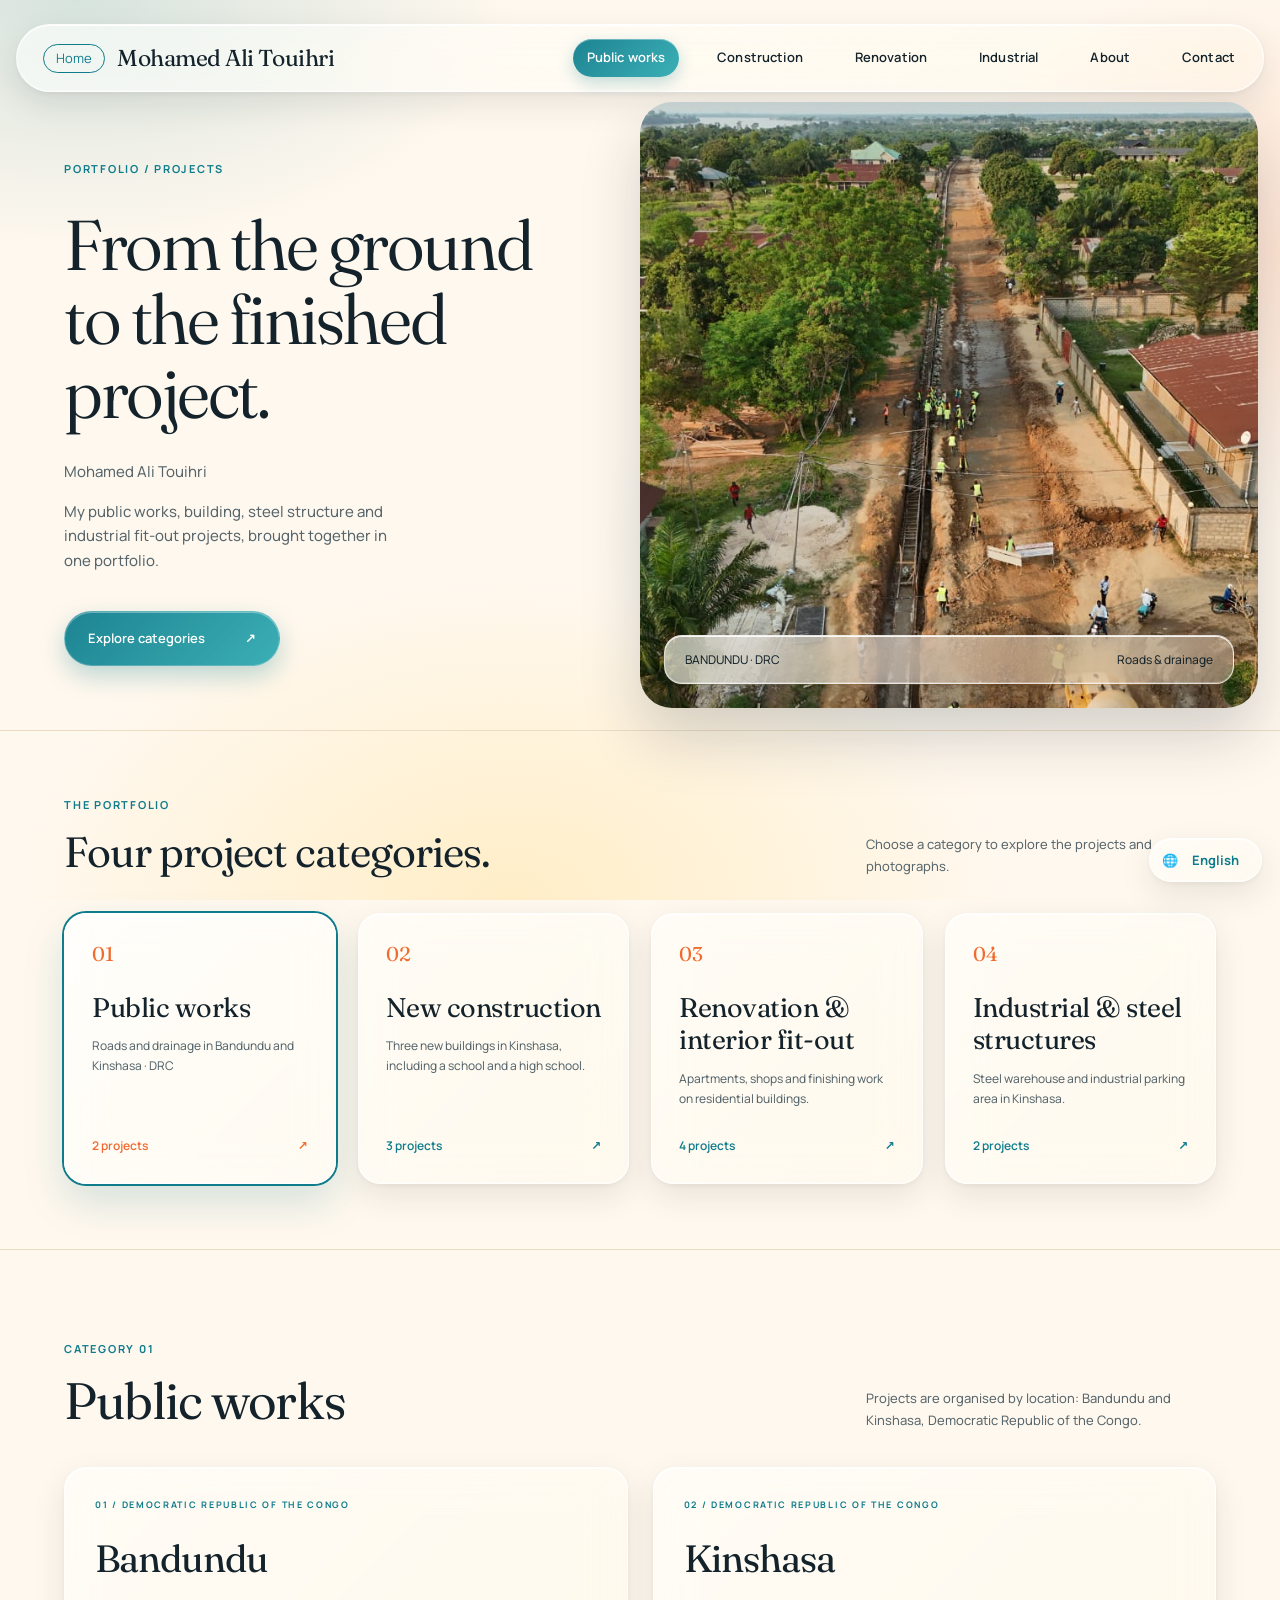
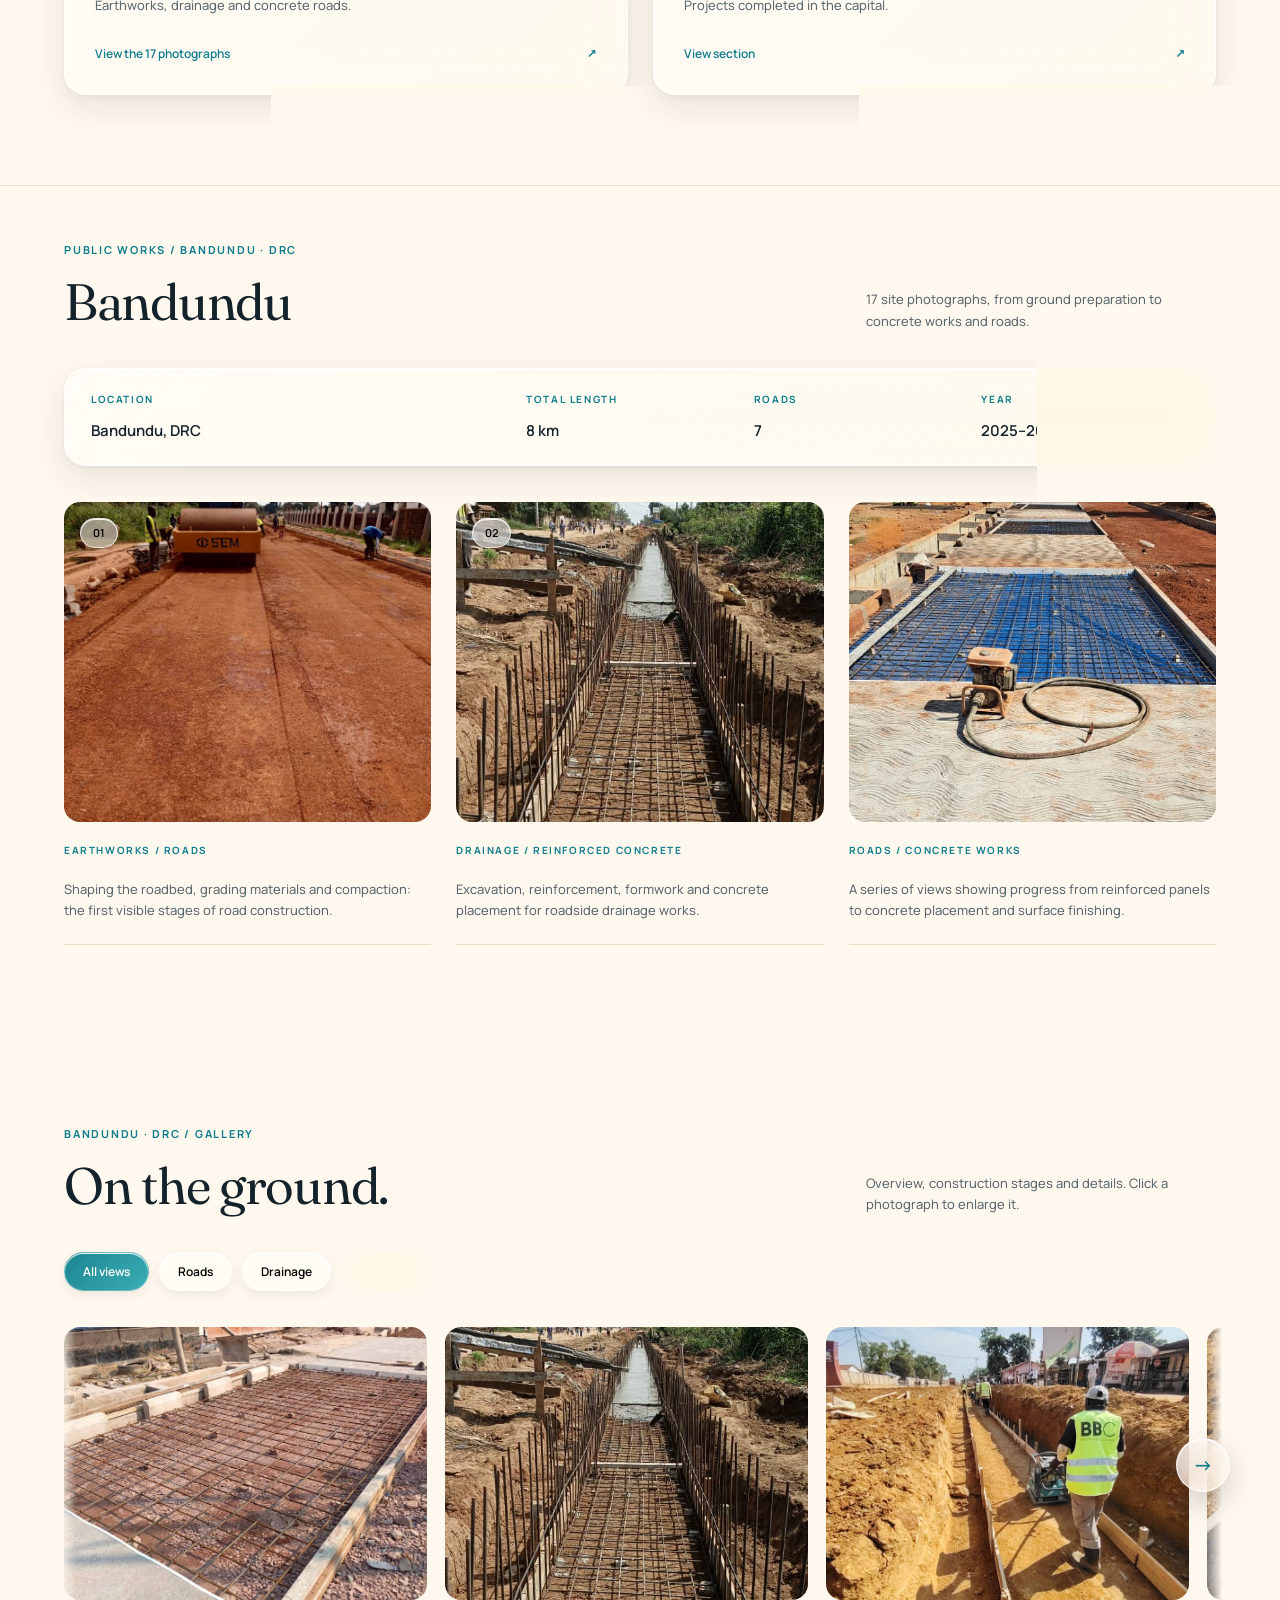
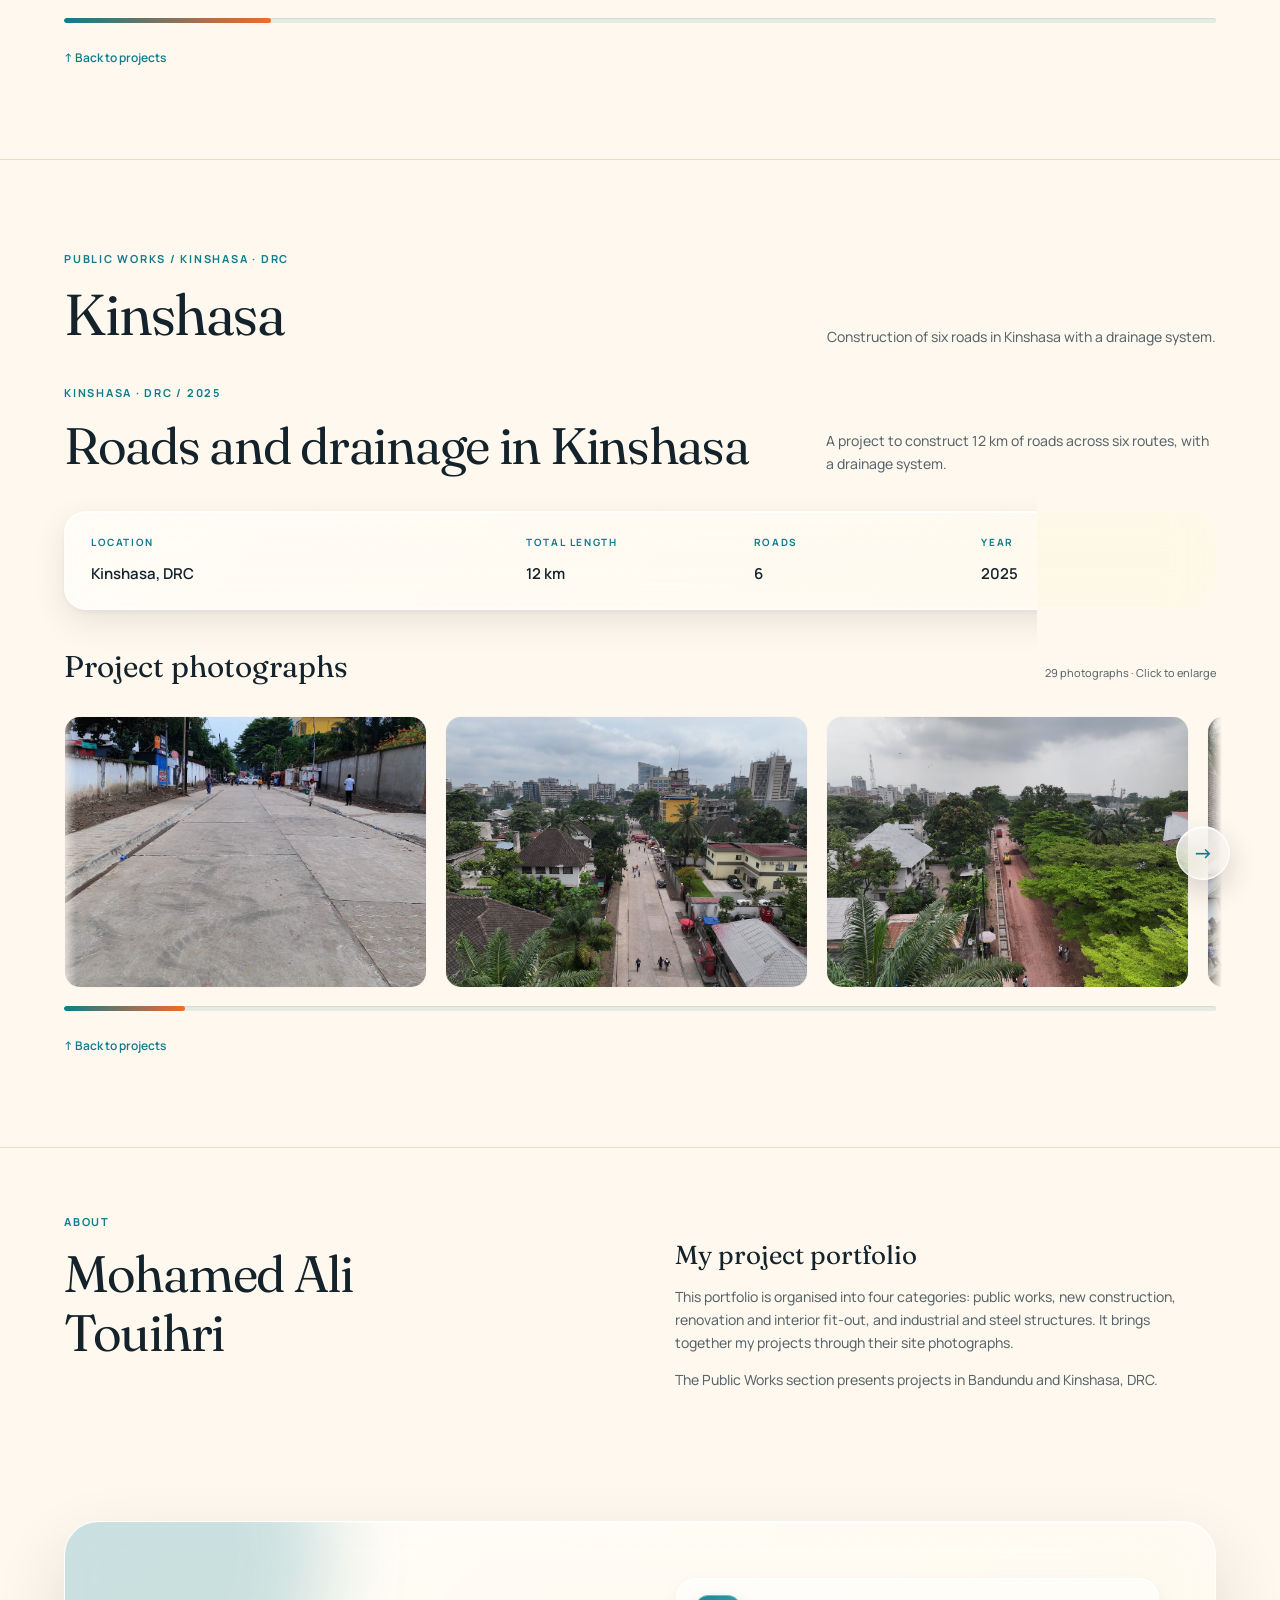
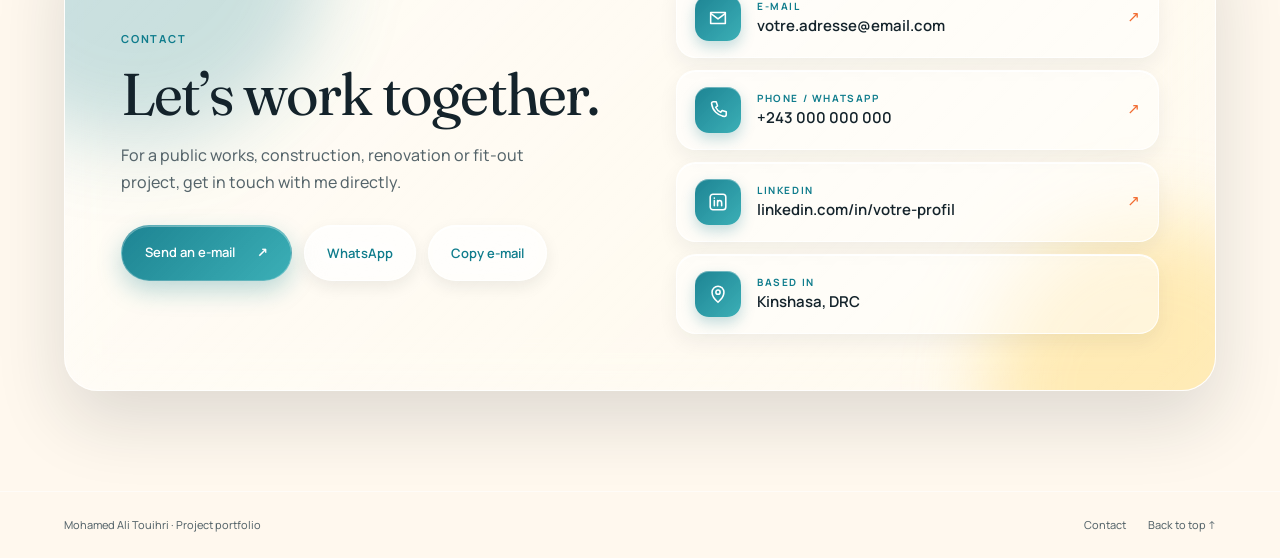
==== commit 6c6015a0: "Switch to the brighter Sunny Kinshasa palette Warm cream background, bright teal primary, tangerine " ====
--- a/public/index.html
+++ b/public/index.html
@@ -1,6 +1,6 @@
 <!doctype html>
 <html lang="fr"><head><script data-opening>if(location.hash)history.replaceState(history.state,"",location.pathname+location.search);if("scrollRestoration" in history)history.scrollRestoration="manual";(()=>{let touched=false;const t=()=>{touched=true};["pointerdown","keydown","wheel","touchstart"].forEach(n=>addEventListener(n,t,{once:true,passive:true,capture:true}));addEventListener("load",()=>{if(!touched)scrollTo({top:0,left:0,behavior:"instant"})},{once:true})})();</script><meta charset="utf-8"><meta name="viewport" content="width=device-width, initial-scale=1"><meta name="description" content="Portfolio de Mohamed Ali Touihri : travaux publics, bâtiment et charpente métallique. Découvrez les réalisations par catégorie."><link rel="preconnect" href="https://fonts.googleapis.com"><link rel="preconnect" href="https://fonts.gstatic.com" crossorigin><link rel="stylesheet" href="https://fonts.googleapis.com/css2?family=Fraunces:opsz,wght@9..144,300..600&family=Manrope:wght@400..700&display=swap"><title>Mohamed Ali Touihri — Portfolio de réalisations</title><style>
-:root{--serif:"Fraunces",Georgia,"Times New Roman",serif;--sans:"Manrope",system-ui,-apple-system,"Segoe UI",Roboto,sans-serif;--paper:#f5f1ea;--surface:#ece6dc;--surface-2:#e3dccf;--ink:#1a2a30;--muted:#5c6a6e;--line:#d9d2c6;--line-strong:#a9b4b5;--blue:#174a5a;--blue-hover:#1f6175;--ochre:#b8693a;--ochre-hover:#9c5530;--on-dark:#f5f1ea;--on-dark-muted:#c6d4d7;--grid:rgba(23,74,90,.035);--shadow:rgba(20,45,51,.08)}*{box-sizing:border-box}html{scroll-behavior:smooth;scroll-padding-top:90px}body{margin:0;background:var(--paper);color:var(--ink);font:16px/1.65 var(--sans)}a{color:inherit;text-decoration:none}button{font:inherit;cursor:pointer}button:focus-visible,a:focus-visible{outline:3px solid var(--ochre);outline-offset:5px}.wrap{max-width:1320px;margin:auto;padding:0 5%}header{border-bottom:1px solid var(--line);background:var(--paper)}.nav{min-height:94px;display:flex;align-items:center;justify-content:space-between;gap:25px}.brand{font-family:var(--serif);font-size:23px;letter-spacing:-.7px}.brand span{color:var(--blue);margin-right:13px;font-family:var(--sans);font-size:13px;border:1px solid var(--blue);padding:9px;letter-spacing:0}.links{display:flex;gap:30px;font-size:13px}.links a:hover{color:var(--ochre)}.hero{display:grid;grid-template-columns:1fr 1fr;min-height:660px}.intro{padding:80px 8% 64px 10%;position:relative;background-image:linear-gradient(var(--grid) 1px,transparent 1px),linear-gradient(90deg,var(--grid) 1px,transparent 1px);background-size:44px 44px}.eyebrow{text-transform:uppercase;letter-spacing:3px;color:var(--blue);font-size:11px;font-weight:bold}.intro h1{font:clamp(48px,5.5vw,83px)/1.05 var(--serif);letter-spacing:-3px;margin:30px 0}.intro p{max-width:350px;color:var(--muted);font-size:15px}.cta{display:inline-flex;gap:40px;background:var(--blue);color:white;padding:16px 23px;font-size:13px;margin-top:22px}.hero figure{margin:0;position:relative;overflow:hidden}.hero figure img{width:100%;height:100%;position:absolute;object-fit:cover;object-position:54%}.hero figcaption{position:absolute;bottom:24px;left:24px;right:24px;background:rgba(245,241,234,.93);padding:15px 20px;font-size:12px;display:flex;justify-content:space-between}.strip{border-top:1px solid var(--line);border-bottom:1px solid var(--line);display:flex;justify-content:space-between;gap:20px;padding-top:21px;padding-bottom:21px;font-size:11px;letter-spacing:2px;text-transform:uppercase}.strip span:before{content:'+';color:var(--ochre);margin-right:15px}section{padding:90px 0}.sectionhead{display:flex;justify-content:space-between;gap:30px;align-items:end;margin-bottom:36px}.sectionhead h2,.about h2{font:clamp(36px,4vw,56px)/1.15 var(--serif);letter-spacing:-1.5px;margin:14px 0 0}.sectionhead p{max-width:350px;color:var(--muted);font-size:13px;margin:0}.cards{display:grid;grid-template-columns:repeat(3,1fr);gap:25px}.card{border-bottom:1px solid var(--line)}.card .image{display:block;width:100%;padding:0;border:0;position:relative;background:var(--surface-2);overflow:hidden}.card img{width:100%;height:320px;object-fit:cover;display:block;transition:transform .5s}.card button:hover img{transform:scale(1.035)}.card .num{position:absolute;top:16px;left:16px;padding:5px 12px;background:var(--paper);font-size:11px}.card h3{font:25px var(--serif);margin:24px 0 12px}.card p{font-size:13px;color:var(--muted);margin:0 0 22px}.tag{font-size:10px;letter-spacing:2px;text-transform:uppercase;color:var(--blue);display:block;margin:20px 0}.story{background:var(--blue);color:var(--paper)}.story .eyebrow{color:var(--on-dark-muted)}.story .sectionhead p{color:var(--on-dark-muted)}.steps{display:grid;grid-template-columns:repeat(4,1fr);gap:25px;margin-top:55px}.steps article{border-top:1px solid #ffffff40;padding-top:20px}.steps b{font:30px var(--serif);color:var(--on-dark-muted)}.steps h3{font:21px var(--serif)}.steps p{font-size:13px;color:var(--on-dark-muted)}.filters{display:flex;gap:10px;flex-wrap:wrap;margin-bottom:30px}.filters button{border:1px solid var(--line);background:transparent;padding:9px 18px;border-radius:0;font-size:12px}.filters button[aria-pressed=true]{background:var(--blue);color:white;border-color:var(--blue)}.gallery{display:grid;grid-template-columns:repeat(4,1fr);gap:16px}.photo{border:0;background:transparent;text-align:left;padding:0;color:var(--ink)}.photo img{width:100%;height:230px;object-fit:cover;display:block}.photo span{display:block;font-size:11px;margin:9px 0 15px}.photo:hover{color:var(--ochre)}.photo[hidden]{display:none}.about{border-top:1px solid var(--line);display:grid;grid-template-columns:1fr 1fr;gap:70px;padding-top:65px;padding-bottom:75px}.about p{color:var(--muted);font-size:14px;max-width:520px}.about .name{font:26px var(--serif);color:var(--ink);margin-bottom:10px}footer{border-top:1px solid var(--line);padding:24px 0;font-size:11px;color:var(--muted)}footer .wrap{display:flex;justify-content:space-between;gap:25px}dialog{border:0;padding:0;background:var(--paper);max-width:95vw;max-height:95vh;width:1000px}dialog::backdrop{background:rgba(14,28,33,.92)}.modalbar{display:flex;align-items:center;justify-content:space-between;padding:12px 20px;gap:20px}.modalbar p{margin:0;font-size:13px}.modalbar button,.controls button{border:1px solid var(--line);background:transparent;padding:8px 15px}dialog img{display:block;max-width:100%;max-height:72vh;margin:auto;object-fit:contain}.controls{display:flex;justify-content:space-between;padding:12px 20px;align-items:center;font-size:12px}@media(max-width:850px){.hero{min-height:560px}.intro{padding:55px 8%}.intro h1{font-size:56px}.cards{gap:16px}.card img{height:250px}.gallery{grid-template-columns:repeat(3,1fr)}.brand{font-size:19px}.brand span{display:none}}@media(max-width:600px){.nav{min-height:85px;align-items:start;padding-top:18px;padding-bottom:15px;flex-direction:column;gap:12px}.links{gap:25px}.hero{display:flex;flex-direction:column}.intro{padding:44px 6%}.intro h1{font-size:61px;letter-spacing:-2px}.hero figure{height:340px}.strip{font-size:9px;letter-spacing:1px;gap:12px}.strip span:before{display:none}section{padding:60px 0}.sectionhead{display:block}.sectionhead p{margin-top:20px}.cards{grid-template-columns:1fr;gap:35px}.card img{height:330px}.steps{grid-template-columns:1fr 1fr;gap:22px}.gallery{grid-template-columns:1fr 1fr;gap:12px}.photo img{height:210px}.about{grid-template-columns:1fr;gap:20px}.hero figcaption{left:15px;right:15px;font-size:10px}footer .wrap{flex-direction:column;gap:5px}}@media(prefers-reduced-motion:reduce){html{scroll-behavior:auto}}
+:root{--serif:"Fraunces",Georgia,"Times New Roman",serif;--sans:"Manrope",system-ui,-apple-system,"Segoe UI",Roboto,sans-serif;--paper:#fff8ee;--surface:#fcefdc;--surface-2:#f5e4cc;--ink:#14232b;--muted:#56656b;--line:#eddcc4;--line-strong:#c9b8a0;--blue:#0f7c8c;--blue-hover:#0b6573;--ochre:#f26a2e;--ochre-hover:#d9541e;--sun:#ffc93c;--on-dark:#fff8ee;--on-dark-muted:#cfe6e9;--grid:rgba(15,124,140,.04);--shadow:rgba(20,35,43,.08)}*{box-sizing:border-box}html{scroll-behavior:smooth;scroll-padding-top:90px}body{margin:0;background:var(--paper);color:var(--ink);font:16px/1.65 var(--sans)}a{color:inherit;text-decoration:none}button{font:inherit;cursor:pointer}button:focus-visible,a:focus-visible{outline:3px solid var(--ochre);outline-offset:5px}.wrap{max-width:1320px;margin:auto;padding:0 5%}header{border-bottom:1px solid var(--line);background:var(--paper)}.nav{min-height:94px;display:flex;align-items:center;justify-content:space-between;gap:25px}.brand{font-family:var(--serif);font-size:23px;letter-spacing:-.7px}.brand span{color:var(--blue);margin-right:13px;font-family:var(--sans);font-size:13px;border:1px solid var(--blue);padding:9px;letter-spacing:0}.links{display:flex;gap:30px;font-size:13px}.links a:hover{color:var(--ochre)}.hero{display:grid;grid-template-columns:1fr 1fr;min-height:660px}.intro{padding:80px 8% 64px 10%;position:relative;background-image:linear-gradient(var(--grid) 1px,transparent 1px),linear-gradient(90deg,var(--grid) 1px,transparent 1px);background-size:44px 44px}.eyebrow{text-transform:uppercase;letter-spacing:3px;color:var(--blue);font-size:11px;font-weight:bold}.intro h1{font:clamp(48px,5.5vw,83px)/1.05 var(--serif);letter-spacing:-3px;margin:30px 0}.intro p{max-width:350px;color:var(--muted);font-size:15px}.cta{display:inline-flex;gap:40px;background:var(--blue);color:white;padding:16px 23px;font-size:13px;margin-top:22px}.hero figure{margin:0;position:relative;overflow:hidden}.hero figure img{width:100%;height:100%;position:absolute;object-fit:cover;object-position:54%}.hero figcaption{position:absolute;bottom:24px;left:24px;right:24px;background:rgba(255,248,238,.93);padding:15px 20px;font-size:12px;display:flex;justify-content:space-between}.strip{border-top:1px solid var(--line);border-bottom:1px solid var(--line);display:flex;justify-content:space-between;gap:20px;padding-top:21px;padding-bottom:21px;font-size:11px;letter-spacing:2px;text-transform:uppercase}.strip span:before{content:'+';color:var(--ochre);margin-right:15px}section{padding:90px 0}.sectionhead{display:flex;justify-content:space-between;gap:30px;align-items:end;margin-bottom:36px}.sectionhead h2,.about h2{font:clamp(36px,4vw,56px)/1.15 var(--serif);letter-spacing:-1.5px;margin:14px 0 0}.sectionhead p{max-width:350px;color:var(--muted);font-size:13px;margin:0}.cards{display:grid;grid-template-columns:repeat(3,1fr);gap:25px}.card{border-bottom:1px solid var(--line)}.card .image{display:block;width:100%;padding:0;border:0;position:relative;background:var(--surface-2);overflow:hidden}.card img{width:100%;height:320px;object-fit:cover;display:block;transition:transform .5s}.card button:hover img{transform:scale(1.035)}.card .num{position:absolute;top:16px;left:16px;padding:5px 12px;background:var(--paper);font-size:11px}.card h3{font:25px var(--serif);margin:24px 0 12px}.card p{font-size:13px;color:var(--muted);margin:0 0 22px}.tag{font-size:10px;letter-spacing:2px;text-transform:uppercase;color:var(--blue);display:block;margin:20px 0}.story{background:var(--blue);color:var(--paper)}.story .eyebrow{color:var(--on-dark-muted)}.story .sectionhead p{color:var(--on-dark-muted)}.steps{display:grid;grid-template-columns:repeat(4,1fr);gap:25px;margin-top:55px}.steps article{border-top:1px solid #ffffff40;padding-top:20px}.steps b{font:30px var(--serif);color:var(--on-dark-muted)}.steps h3{font:21px var(--serif)}.steps p{font-size:13px;color:var(--on-dark-muted)}.filters{display:flex;gap:10px;flex-wrap:wrap;margin-bottom:30px}.filters button{border:1px solid var(--line);background:transparent;padding:9px 18px;border-radius:0;font-size:12px}.filters button[aria-pressed=true]{background:var(--blue);color:white;border-color:var(--blue)}.gallery{display:grid;grid-template-columns:repeat(4,1fr);gap:16px}.photo{border:0;background:transparent;text-align:left;padding:0;color:var(--ink)}.photo img{width:100%;height:230px;object-fit:cover;display:block}.photo span{display:block;font-size:11px;margin:9px 0 15px}.photo:hover{color:var(--ochre)}.photo[hidden]{display:none}.about{border-top:1px solid var(--line);display:grid;grid-template-columns:1fr 1fr;gap:70px;padding-top:65px;padding-bottom:75px}.about p{color:var(--muted);font-size:14px;max-width:520px}.about .name{font:26px var(--serif);color:var(--ink);margin-bottom:10px}footer{border-top:1px solid var(--line);padding:24px 0;font-size:11px;color:var(--muted)}footer .wrap{display:flex;justify-content:space-between;gap:25px}dialog{border:0;padding:0;background:var(--paper);max-width:95vw;max-height:95vh;width:1000px}dialog::backdrop{background:rgba(8,32,38,.92)}.modalbar{display:flex;align-items:center;justify-content:space-between;padding:12px 20px;gap:20px}.modalbar p{margin:0;font-size:13px}.modalbar button,.controls button{border:1px solid var(--line);background:transparent;padding:8px 15px}dialog img{display:block;max-width:100%;max-height:72vh;margin:auto;object-fit:contain}.controls{display:flex;justify-content:space-between;padding:12px 20px;align-items:center;font-size:12px}@media(max-width:850px){.hero{min-height:560px}.intro{padding:55px 8%}.intro h1{font-size:56px}.cards{gap:16px}.card img{height:250px}.gallery{grid-template-columns:repeat(3,1fr)}.brand{font-size:19px}.brand span{display:none}}@media(max-width:600px){.nav{min-height:85px;align-items:start;padding-top:18px;padding-bottom:15px;flex-direction:column;gap:12px}.links{gap:25px}.hero{display:flex;flex-direction:column}.intro{padding:44px 6%}.intro h1{font-size:61px;letter-spacing:-2px}.hero figure{height:340px}.strip{font-size:9px;letter-spacing:1px;gap:12px}.strip span:before{display:none}section{padding:60px 0}.sectionhead{display:block}.sectionhead p{margin-top:20px}.cards{grid-template-columns:1fr;gap:35px}.card img{height:330px}.steps{grid-template-columns:1fr 1fr;gap:22px}.gallery{grid-template-columns:1fr 1fr;gap:12px}.photo img{height:210px}.about{grid-template-columns:1fr;gap:20px}.hero figcaption{left:15px;right:15px;font-size:10px}footer .wrap{flex-direction:column;gap:5px}}@media(prefers-reduced-motion:reduce){html{scroll-behavior:auto}}
 
 .links{flex-wrap:wrap;justify-content:flex-end;gap:12px 24px}.category-index{border-top:1px solid var(--line);border-bottom:1px solid var(--line);padding:65px 0}.category-index h2{font-size:clamp(32px,3.3vw,45px)}.category-grid{display:grid;grid-template-columns:repeat(3,minmax(0,1fr));gap:22px}.category-link{display:flex;flex-direction:column;padding:27px;border:1px solid var(--line);transition:background .2s,border-color .2s}.category-link:hover{background:var(--surface);border-color:var(--blue)}.category-number{font:20px var(--serif);color:var(--ochre)}.category-link h3{font:27px/1.2 var(--serif);margin:26px 0 12px;letter-spacing:-.5px}.category-link p{font-size:12px;color:var(--muted);margin:0 0 28px}.category-action{display:flex;justify-content:space-between;gap:15px;font-size:12px;color:var(--blue);margin-top:auto}.category-group{scroll-margin-top:35px}.category-empty{border-top:1px solid var(--line);scroll-margin-top:35px}.empty-layout{display:grid;grid-template-columns:1fr 1fr;gap:70px;align-items:center}.category-empty h2{font:clamp(38px,4.5vw,62px)/1.1 var(--serif);letter-spacing:-1.5px;margin:17px 0 22px}.category-empty p{font-size:14px;color:var(--muted);max-width:390px}.back-categories{display:inline-block;font-size:12px;color:var(--blue);margin-top:25px}.empty-panel{min-height:300px;display:flex;gap:30px;padding:35px;border:1px solid var(--line);background-image:linear-gradient(var(--grid) 1px,transparent 1px),linear-gradient(90deg,var(--grid) 1px,transparent 1px);background-size:30px 30px;align-items:center}.empty-number{font:64px var(--serif);color:var(--line-strong);align-self:start;line-height:1}.empty-panel .tag{margin:0 0 15px}.empty-panel h3{font:26px/1.2 var(--serif);margin:0 0 15px}.empty-panel p{font-size:13px;margin:0}.category-empty:nth-of-type(even){background:var(--surface)}@media(max-width:950px){.nav{gap:20px;align-items:flex-start;padding-top:24px;padding-bottom:24px}.links{max-width:360px}.empty-layout{gap:30px}.empty-panel{padding:25px;gap:20px}.empty-number{font-size:48px}.category-link{padding:22px}.category-link h3{font-size:24px}}@media(max-width:650px){.nav{flex-direction:column;gap:18px}.links{max-width:none;justify-content:flex-start;gap:10px 20px;font-size:12px}.category-grid{grid-template-columns:1fr;gap:12px}.category-link{padding:22px;display:grid;grid-template-columns:32px 1fr;column-gap:18px}.category-number{grid-row:1 / 4;padding-top:3px}.category-link h3{margin:0 0 8px}.category-link p{margin:0 0 16px}.category-action{grid-column:2}.empty-layout{grid-template-columns:1fr;gap:30px}.empty-panel{min-height:230px}.category-index{padding:50px 0}.category-empty h2{font-size:44px}}
 
@@ -29,41 +29,41 @@
 </style><style id="liquid-glass">
 /* ---------- Liquid glass ---------- */
 :root{--glass-fill:linear-gradient(135deg,rgba(255,255,255,.62),rgba(255,255,255,.28));--glass-edge:rgba(255,255,255,.7);--glass-blur:blur(22px) saturate(175%);
---glass-shadow:0 12px 32px rgba(20,45,51,.10),0 2px 6px rgba(20,45,51,.05),inset 0 1px 0 rgba(255,255,255,.9),inset 0 -1px 0 rgba(255,255,255,.25);
---glass-tint:linear-gradient(135deg,rgba(23,74,90,.94),rgba(31,97,117,.84));--radius:22px}
+--glass-shadow:0 12px 32px rgba(20,35,43,.10),0 2px 6px rgba(20,35,43,.05),inset 0 1px 0 rgba(255,255,255,.9),inset 0 -1px 0 rgba(255,255,255,.25);
+--glass-tint:linear-gradient(135deg,rgba(15,124,140,.94),rgba(22,160,170,.84));--radius:22px}
 /* light wash behind everything so the glass has something to refract */
-body{background:radial-gradient(55vw 45vh at 6% 0%,rgba(23,74,90,.17),transparent 62%),radial-gradient(45vw 50vh at 100% 28%,rgba(184,105,58,.15),transparent 62%),radial-gradient(60vw 55vh at 40% 100%,rgba(31,97,117,.12),transparent 64%),var(--paper);background-attachment:fixed}
+body{background:radial-gradient(55vw 45vh at 6% 0%,rgba(15,124,140,.17),transparent 62%),radial-gradient(45vw 50vh at 100% 28%,rgba(255,122,61,.15),transparent 62%),radial-gradient(60vw 55vh at 40% 100%,rgba(255,201,60,.22),transparent 64%),radial-gradient(40vw 40vh at 70% 60%,rgba(22,160,170,.08),transparent 60%),var(--paper);background-attachment:fixed}
 header,.sticky-navigation,.intro,.category-index,.city-empty,.category-empty,.building-category,.building-category:nth-of-type(even),.category-empty:nth-of-type(even),.city-link,.project-role{background-color:transparent}
 .intro{background-image:none}.empty-panel,.building-card{background-image:none}
 .sticky-navigation header,.category-link,.building-card,.city-link,.construction-facts,.project-role,.empty-panel,.language-switch,.hero figcaption,.project-scope,dialog .modalbar,dialog .controls{background:var(--glass-fill);-webkit-backdrop-filter:var(--glass-blur);backdrop-filter:var(--glass-blur);border:1px solid var(--glass-edge);box-shadow:var(--glass-shadow);border-radius:var(--radius)}
-.card .num,.project-cover>span,.filters button,.construction-filters button,.modalbar button,.controls button{background:rgba(255,255,255,.5);-webkit-backdrop-filter:blur(14px) saturate(170%);backdrop-filter:blur(14px) saturate(170%);border:1px solid var(--glass-edge);border-radius:999px;box-shadow:inset 0 1px 0 rgba(255,255,255,.9),0 4px 12px rgba(20,45,51,.08)}
+.card .num,.project-cover>span,.filters button,.construction-filters button,.modalbar button,.controls button{background:rgba(255,255,255,.5);-webkit-backdrop-filter:blur(14px) saturate(170%);backdrop-filter:blur(14px) saturate(170%);border:1px solid var(--glass-edge);border-radius:999px;box-shadow:inset 0 1px 0 rgba(255,255,255,.9),0 4px 12px rgba(20,35,43,.08)}
 /* floating pill navigation */
 .sticky-navigation{top:12px;padding:12px 16px 0;pointer-events:none}.sticky-navigation header{max-width:1320px;margin:0 auto;pointer-events:auto;border-radius:999px}
 .sticky-navigation .nav{min-height:66px;padding:0 14px 0 26px}.brand span{border-radius:999px;padding:7px 12px}
 .links a{padding:8px 14px;border-radius:999px;transition:background .25s,color .25s}.links a:hover{background:rgba(255,255,255,.55);color:var(--blue)}
-.links a[aria-current=true]{background:var(--glass-tint);color:#fff;box-shadow:inset 0 1px 0 rgba(255,255,255,.35),0 6px 16px rgba(23,74,90,.25)}
+.links a[aria-current=true]{background:var(--glass-tint);color:#fff;box-shadow:inset 0 1px 0 rgba(255,255,255,.35),0 6px 16px rgba(15,124,140,.25)}
 /* hero */
-.hero figure{margin:22px 22px 22px 0;border-radius:32px;box-shadow:0 30px 60px rgba(20,45,51,.18)}.hero figcaption{border-radius:18px;padding:14px 20px}
-.cta,.renovation-button{background:var(--glass-tint);border:1px solid rgba(255,255,255,.25);border-radius:999px;box-shadow:inset 0 1px 0 rgba(255,255,255,.35),0 10px 24px rgba(23,74,90,.28)}
+.hero figure{margin:22px 22px 22px 0;border-radius:32px;box-shadow:0 30px 60px rgba(20,35,43,.18)}.hero figcaption{border-radius:18px;padding:14px 20px}
+.cta,.renovation-button{background:var(--glass-tint);border:1px solid rgba(255,255,255,.25);border-radius:999px;box-shadow:inset 0 1px 0 rgba(255,255,255,.35),0 10px 24px rgba(15,124,140,.28)}
 .cta:hover,.renovation-button:hover{background:linear-gradient(135deg,var(--ochre),var(--ochre-hover));transform:translateY(-2px)}
 /* cards: lift, rounded media, specular highlight that follows the pointer */
 .category-link,.building-card,.city-link{position:relative;overflow:hidden;transition:transform .35s cubic-bezier(.2,.7,.2,1),box-shadow .35s,border-color .35s}
-.category-link:hover,.building-card:hover,.city-link:hover{transform:translateY(-4px);background:var(--glass-fill);border-color:#fff;box-shadow:0 20px 44px rgba(20,45,51,.14),inset 0 1px 0 #fff}
+.category-link:hover,.building-card:hover,.city-link:hover{transform:translateY(-4px);background:var(--glass-fill);border-color:#fff;box-shadow:0 20px 44px rgba(20,35,43,.14),inset 0 1px 0 #fff}
 .category-link::after,.building-card::after,.city-link::after{content:"";position:absolute;inset:0;border-radius:inherit;pointer-events:none;opacity:0;transition:opacity .3s;background:radial-gradient(320px circle at var(--mx,50%) var(--my,0%),rgba(255,255,255,.55),transparent 60%)}
 .category-link:hover::after,.building-card:hover::after,.city-link:hover::after{opacity:1}
-.category-link[aria-current=true]{background:linear-gradient(135deg,rgba(255,255,255,.8),rgba(255,255,255,.45));border-color:#fff;box-shadow:0 0 0 2px var(--blue),0 18px 40px rgba(23,74,90,.18),inset 0 1px 0 #fff}
+.category-link[aria-current=true]{background:linear-gradient(135deg,rgba(255,255,255,.8),rgba(255,255,255,.45));border-color:#fff;box-shadow:0 0 0 2px var(--blue),0 18px 40px rgba(15,124,140,.18),inset 0 1px 0 #fff}
 .card .image,.construction-frame,.renovation-image,.project-cover,.photo img{border-radius:16px;overflow:hidden}.construction-frame,.renovation-image{border-color:rgba(255,255,255,.6)}
 .project-cover img{border-radius:16px}.construction-facts{padding:22px 26px}.project-scope{padding:36px 40px;gap:40px;align-items:start}.project-role{padding:28px 32px;background:rgba(255,255,255,.55)}@media(max-width:650px){.project-scope{padding:26px 22px}.project-role{padding:22px}}
 .filters button[aria-pressed=true],.construction-filters button[aria-pressed=true]{background:var(--glass-tint);color:#fff;border-color:rgba(255,255,255,.3)}
 /* photo viewer */
-dialog{background:transparent;border-radius:28px;overflow:visible}dialog::backdrop{background:rgba(14,28,33,.72);-webkit-backdrop-filter:blur(18px);backdrop-filter:blur(18px)}
+dialog{background:transparent;border-radius:28px;overflow:visible}dialog::backdrop{background:rgba(8,32,38,.72);-webkit-backdrop-filter:blur(18px);backdrop-filter:blur(18px)}
 dialog .modalbar{margin-bottom:10px}dialog .controls{margin-top:10px}dialog img{border-radius:18px}
 .language-switch{box-shadow:var(--glass-shadow)}
 footer{border-top-color:rgba(255,255,255,.6)}
 @media(max-width:850px){.hero figure{margin:0 16px 16px;border-radius:26px}}
 @media(max-width:950px){.sticky-navigation{top:8px;padding:8px 10px 0}.sticky-navigation header{border-radius:24px}.sticky-navigation .nav{min-height:0;padding:12px 12px 10px;gap:8px;flex-direction:column;align-items:flex-start}.links{max-width:none;justify-content:flex-start}.brand{padding-left:6px;font-size:18px}.links{flex-wrap:nowrap;overflow-x:auto;width:100%;gap:4px;scrollbar-width:none;-webkit-mask-image:linear-gradient(90deg,#000 88%,transparent);mask-image:linear-gradient(90deg,#000 88%,transparent)}.links::-webkit-scrollbar{display:none}.links a{padding:7px 12px;white-space:nowrap;flex:none}}
 /* fallbacks */
-@supports not ((backdrop-filter:blur(1px)) or (-webkit-backdrop-filter:blur(1px))){.sticky-navigation header,.category-link,.building-card,.city-link,.construction-facts,.project-role,.empty-panel,.language-switch,.hero figcaption,.project-scope,dialog .modalbar,dialog .controls,.card .num,.project-cover>span,.filters button,.construction-filters button,.modalbar button,.controls button{background:rgba(250,248,244,.94)}}
+@supports not ((backdrop-filter:blur(1px)) or (-webkit-backdrop-filter:blur(1px))){.sticky-navigation header,.category-link,.building-card,.city-link,.construction-facts,.project-role,.empty-panel,.language-switch,.hero figcaption,.project-scope,dialog .modalbar,dialog .controls,.card .num,.project-cover>span,.filters button,.construction-filters button,.modalbar button,.controls button{background:rgba(255,250,243,.94)}}
 @media(prefers-reduced-transparency:reduce){.sticky-navigation header,.category-link,.building-card,.city-link,.construction-facts,.project-role,.empty-panel,.language-switch,.hero figcaption,.project-scope,dialog .modalbar,dialog .controls,.card .num,.project-cover>span,.filters button,.construction-filters button,.modalbar button,.controls button{background:var(--paper);-webkit-backdrop-filter:none;backdrop-filter:none}}
 @media(prefers-reduced-motion:reduce){.category-link:hover,.building-card:hover,.city-link:hover,.cta:hover{transform:none}}
 </style><style id="typography">
@@ -84,12 +84,12 @@
 .carousel .construction-photo:hover img,.carousel .renovation-photo:hover img{transform:scale(1.05)}
 .carousel-btn{position:absolute;top:calc(50% - 34px);z-index:3;width:54px;height:54px;border-radius:50%;display:grid;place-items:center;padding:0;font:600 20px/1 var(--sans);color:var(--blue);cursor:pointer;
 background:linear-gradient(135deg,rgba(255,255,255,.78),rgba(255,255,255,.4));-webkit-backdrop-filter:blur(16px) saturate(180%);backdrop-filter:blur(16px) saturate(180%);border:1px solid rgba(255,255,255,.85);
-box-shadow:0 12px 28px rgba(20,45,51,.18),inset 0 1px 0 #fff,inset 0 -1px 0 rgba(255,255,255,.35);transition:opacity .3s,transform .3s cubic-bezier(.2,.7,.2,1),background .3s,color .3s}
+box-shadow:0 12px 28px rgba(20,35,43,.18),inset 0 1px 0 #fff,inset 0 -1px 0 rgba(255,255,255,.35);transition:opacity .3s,transform .3s cubic-bezier(.2,.7,.2,1),background .3s,color .3s}
 .carousel-btn.prev{left:-8px}.carousel-btn.next{right:-8px}
 .carousel-btn:hover{transform:scale(1.08);background:var(--glass-tint);color:#fff;border-color:rgba(255,255,255,.35)}
 .carousel-btn:focus-visible{outline:3px solid var(--ochre);outline-offset:3px}
 .carousel-btn[disabled]{opacity:0;transform:scale(.8);pointer-events:none}
-.carousel-progress{position:relative;height:5px;margin:4px 6px 0;border-radius:99px;background:rgba(23,74,90,.1);box-shadow:inset 0 1px 1px rgba(20,45,51,.08);overflow:hidden}
+.carousel-progress{position:relative;height:5px;margin:4px 6px 0;border-radius:99px;background:rgba(15,124,140,.1);box-shadow:inset 0 1px 1px rgba(20,35,43,.08);overflow:hidden}
 .carousel-progress span{position:absolute;top:0;bottom:0;left:var(--x,0%);width:var(--w,30%);border-radius:inherit;background:var(--glass-tint);transition:left .25s ease-out,width .25s}
 .carousel.no-scroll .carousel-btn,.carousel.no-scroll .carousel-progress{display:none}
 @media(max-width:700px){.carousel>.gallery>*{flex-basis:80%}.carousel-btn{width:42px;height:42px;font-size:17px;top:calc(50% - 30px)}.carousel-btn.prev{left:2px}.carousel-btn.next{right:2px}}
@@ -103,7 +103,7 @@
 #large.swap{animation:img-in .45s var(--ease)}
 @keyframes dlg-in{from{opacity:0;transform:translateY(14px) scale(.97)}}@keyframes fade-in{from{opacity:0}}@keyframes img-in{from{opacity:.15;transform:scale(.985)}}
 .sticky-navigation header{transition:box-shadow .45s var(--ease),background .45s var(--ease)}
-.sticky-navigation.scrolled header{background:linear-gradient(135deg,rgba(255,255,255,.82),rgba(255,255,255,.55));box-shadow:0 16px 40px rgba(20,45,51,.14),inset 0 1px 0 #fff}
+.sticky-navigation.scrolled header{background:linear-gradient(135deg,rgba(255,255,255,.82),rgba(255,255,255,.55));box-shadow:0 16px 40px rgba(20,35,43,.14),inset 0 1px 0 #fff}
 main,footer{transition:opacity .22s ease}body.lang-switching main,body.lang-switching footer{opacity:.2}
 ::view-transition-old(root),::view-transition-new(root){animation-duration:.38s;animation-timing-function:var(--ease)}
 @media(prefers-reduced-motion:reduce){html.js-motion .reveal{transform:none;transition:opacity .6s ease;transition-delay:var(--d,0ms)}dialog[open],#large.swap,.category-panel{animation:fade-in .35s ease}}
@@ -118,21 +118,21 @@
 </style><style id="contact-styles">
 .contact{padding:40px 0 100px}
 .contact-card{position:relative;isolation:isolate;overflow:hidden;display:grid;grid-template-columns:1.05fr 1fr;gap:48px;align-items:center;padding:56px;border-radius:34px;
-background:linear-gradient(135deg,rgba(255,255,255,.66),rgba(255,255,255,.3));-webkit-backdrop-filter:blur(24px) saturate(175%);backdrop-filter:blur(24px) saturate(175%);border:1px solid rgba(255,255,255,.75);box-shadow:0 30px 70px rgba(20,45,51,.14),inset 0 1px 0 #fff}
+background:linear-gradient(135deg,rgba(255,255,255,.66),rgba(255,255,255,.3));-webkit-backdrop-filter:blur(24px) saturate(175%);backdrop-filter:blur(24px) saturate(175%);border:1px solid rgba(255,255,255,.75);box-shadow:0 30px 70px rgba(20,35,43,.14),inset 0 1px 0 #fff}
 .contact-card::before,.contact-card::after{content:"";position:absolute;border-radius:50%;filter:blur(40px);pointer-events:none;z-index:-1}
-.contact-card::before{width:380px;height:380px;left:-120px;top:-160px;background:rgba(23,74,90,.22)}.contact-card::after{width:340px;height:340px;right:-110px;bottom:-170px;background:rgba(184,105,58,.22)}
+.contact-card::before{width:380px;height:380px;left:-120px;top:-160px;background:rgba(15,124,140,.22)}.contact-card::after{width:340px;height:340px;right:-110px;bottom:-170px;background:rgba(255,201,60,.32)}
 .contact-intro h2{font:400 clamp(38px,4.6vw,64px)/1.05 var(--serif);letter-spacing:-.03em;margin:14px 0 18px}.contact-intro p{color:var(--muted);max-width:420px;margin:0}
 .contact-actions{display:flex;flex-wrap:wrap;gap:12px;margin-top:30px}.contact-actions .cta{margin-top:0;gap:22px}
-.contact-ghost{display:inline-flex;align-items:center;padding:15px 22px;border-radius:999px;font:600 13px var(--sans);color:var(--blue);background:rgba(255,255,255,.55);border:1px solid rgba(255,255,255,.85);box-shadow:inset 0 1px 0 #fff,0 6px 16px rgba(20,45,51,.08);-webkit-backdrop-filter:blur(12px);backdrop-filter:blur(12px);transition:transform .3s var(--ease,ease),background .3s,color .3s}
+.contact-ghost{display:inline-flex;align-items:center;padding:15px 22px;border-radius:999px;font:600 13px var(--sans);color:var(--blue);background:rgba(255,255,255,.55);border:1px solid rgba(255,255,255,.85);box-shadow:inset 0 1px 0 #fff,0 6px 16px rgba(20,35,43,.08);-webkit-backdrop-filter:blur(12px);backdrop-filter:blur(12px);transition:transform .3s var(--ease,ease),background .3s,color .3s}
 .contact-ghost:hover{transform:translateY(-2px);background:var(--glass-tint);color:#fff}
 .contact-list{display:grid;gap:12px}
-.contact-item{display:flex;align-items:center;gap:16px;padding:16px 18px;border-radius:20px;background:rgba(255,255,255,.5);border:1px solid rgba(255,255,255,.8);box-shadow:inset 0 1px 0 #fff,0 8px 20px rgba(20,45,51,.06);transition:transform .35s var(--ease,ease),box-shadow .35s,background .35s}
-a.contact-item:hover{transform:translateX(6px);background:rgba(255,255,255,.78);box-shadow:inset 0 1px 0 #fff,0 14px 30px rgba(20,45,51,.12)}
-.contact-icon{flex:none;width:46px;height:46px;border-radius:14px;display:grid;place-items:center;color:#fff;background:var(--glass-tint);box-shadow:inset 0 1px 0 rgba(255,255,255,.35),0 6px 14px rgba(23,74,90,.25)}.contact-icon svg{width:22px;height:22px}
+.contact-item{display:flex;align-items:center;gap:16px;padding:16px 18px;border-radius:20px;background:rgba(255,255,255,.5);border:1px solid rgba(255,255,255,.8);box-shadow:inset 0 1px 0 #fff,0 8px 20px rgba(20,35,43,.06);transition:transform .35s var(--ease,ease),box-shadow .35s,background .35s}
+a.contact-item:hover{transform:translateX(6px);background:rgba(255,255,255,.78);box-shadow:inset 0 1px 0 #fff,0 14px 30px rgba(20,35,43,.12)}
+.contact-icon{flex:none;width:46px;height:46px;border-radius:14px;display:grid;place-items:center;color:#fff;background:var(--glass-tint);box-shadow:inset 0 1px 0 rgba(255,255,255,.35),0 6px 14px rgba(15,124,140,.25)}.contact-icon svg{width:22px;height:22px}
 .contact-text{display:grid;gap:2px;min-width:0}.contact-label{font:700 10px var(--sans);letter-spacing:.16em;text-transform:uppercase;color:var(--blue)}.contact-text strong{font:600 15px var(--sans);color:var(--ink);overflow-wrap:anywhere}
 .contact-arrow{margin-left:auto;color:var(--ochre);font-size:15px;transition:transform .3s}a.contact-item:hover .contact-arrow{transform:translate(2px,-2px)}
 .footer-links{display:inline-flex;gap:22px}
-.toast{position:fixed;left:50%;bottom:24px;z-index:1200;transform:translate(-50%,20px);opacity:0;padding:12px 20px;border-radius:999px;font:600 13px var(--sans);color:#fff;background:var(--glass-tint);box-shadow:0 12px 30px rgba(20,45,51,.25);transition:opacity .3s,transform .4s var(--ease,ease);pointer-events:none}.toast.show{opacity:1;transform:translate(-50%,0)}
+.toast{position:fixed;left:50%;bottom:24px;z-index:1200;transform:translate(-50%,20px);opacity:0;padding:12px 20px;border-radius:999px;font:600 13px var(--sans);color:#fff;background:var(--glass-tint);box-shadow:0 12px 30px rgba(20,35,43,.25);transition:opacity .3s,transform .4s var(--ease,ease);pointer-events:none}.toast.show{opacity:1;transform:translate(-50%,0)}
 @media(max-width:850px){.contact-card{grid-template-columns:1fr;gap:32px;padding:38px 30px}}
 @media(max-width:600px){.contact{padding:20px 0 80px}.contact-card{padding:30px 20px;border-radius:26px}.contact-actions .cta,.contact-ghost{flex:1 1 auto;justify-content:center}.contact-item{padding:14px}.contact-icon{width:40px;height:40px;border-radius:12px}}
 </style><style id="assemble">
@@ -153,7 +153,7 @@
 @media(max-width:700px){:root{--axm:.45}}
 @media(prefers-reduced-motion:reduce){html.js-motion.sd .reveal{animation-name:fade-in-sd,fade-out-sd}html.js-motion.sd .reveal-out{animation-name:fade-out-sd}
 html.js-motion .reveal,html.js-motion .reveal.gone-up{transform:none}.category-link:hover,.building-card:hover,.city-link:hover{translate:none}}
-</style></head><body><div class="sticky-navigation">
+</style><style id="sunny">::selection{background:var(--sun);color:var(--ink)}.category-number{color:var(--ochre)}.links a:hover{color:var(--blue)}.carousel-progress span{background:linear-gradient(90deg,var(--blue),var(--ochre))}</style></head><body><div class="sticky-navigation">
 <header><nav class="wrap nav" aria-label="Navigation principale"><a class="brand" href="#accueil"><span>Home</span>Mohamed Ali Touihri</a><div class="links"><a data-tab="travaux-publics" href="#travaux-publics">Travaux publics</a><a data-tab="construction-neuve" href="#construction-neuve">Construction</a><a data-tab="renovation-amenagement" href="#renovation-amenagement">Rénovation</a><a data-tab="industriel" href="#industriel">Industriel</a><a href="#apropos">À propos</a><a href="#contact">Contact</a></div></nav></header></div>
 <main><div class="hero" id="accueil"><div class="intro"><div class="eyebrow">Portfolio / Réalisations</div><h1>Du terrain<br>à l’ouvrage.</h1><p>Mohamed Ali Touihri</p><p>Mes réalisations en travaux publics, bâtiment, charpente métallique et aménagement industriel, réunies dans un même portfolio.</p><a class="cta" href="#categories">Explorer les catégories <span aria-hidden="true">↗</span></a></div><figure><img src="photos/12.jpg" alt="Vue aérienne d’un chantier de voirie et de drainage dans un quartier habité"><figcaption><span>BANDUNDU · RDC</span><span>Voirie & drainage</span></figcaption></figure></div>
 <section class="category-index" id="categories" aria-labelledby="categories-title"><div class="wrap">
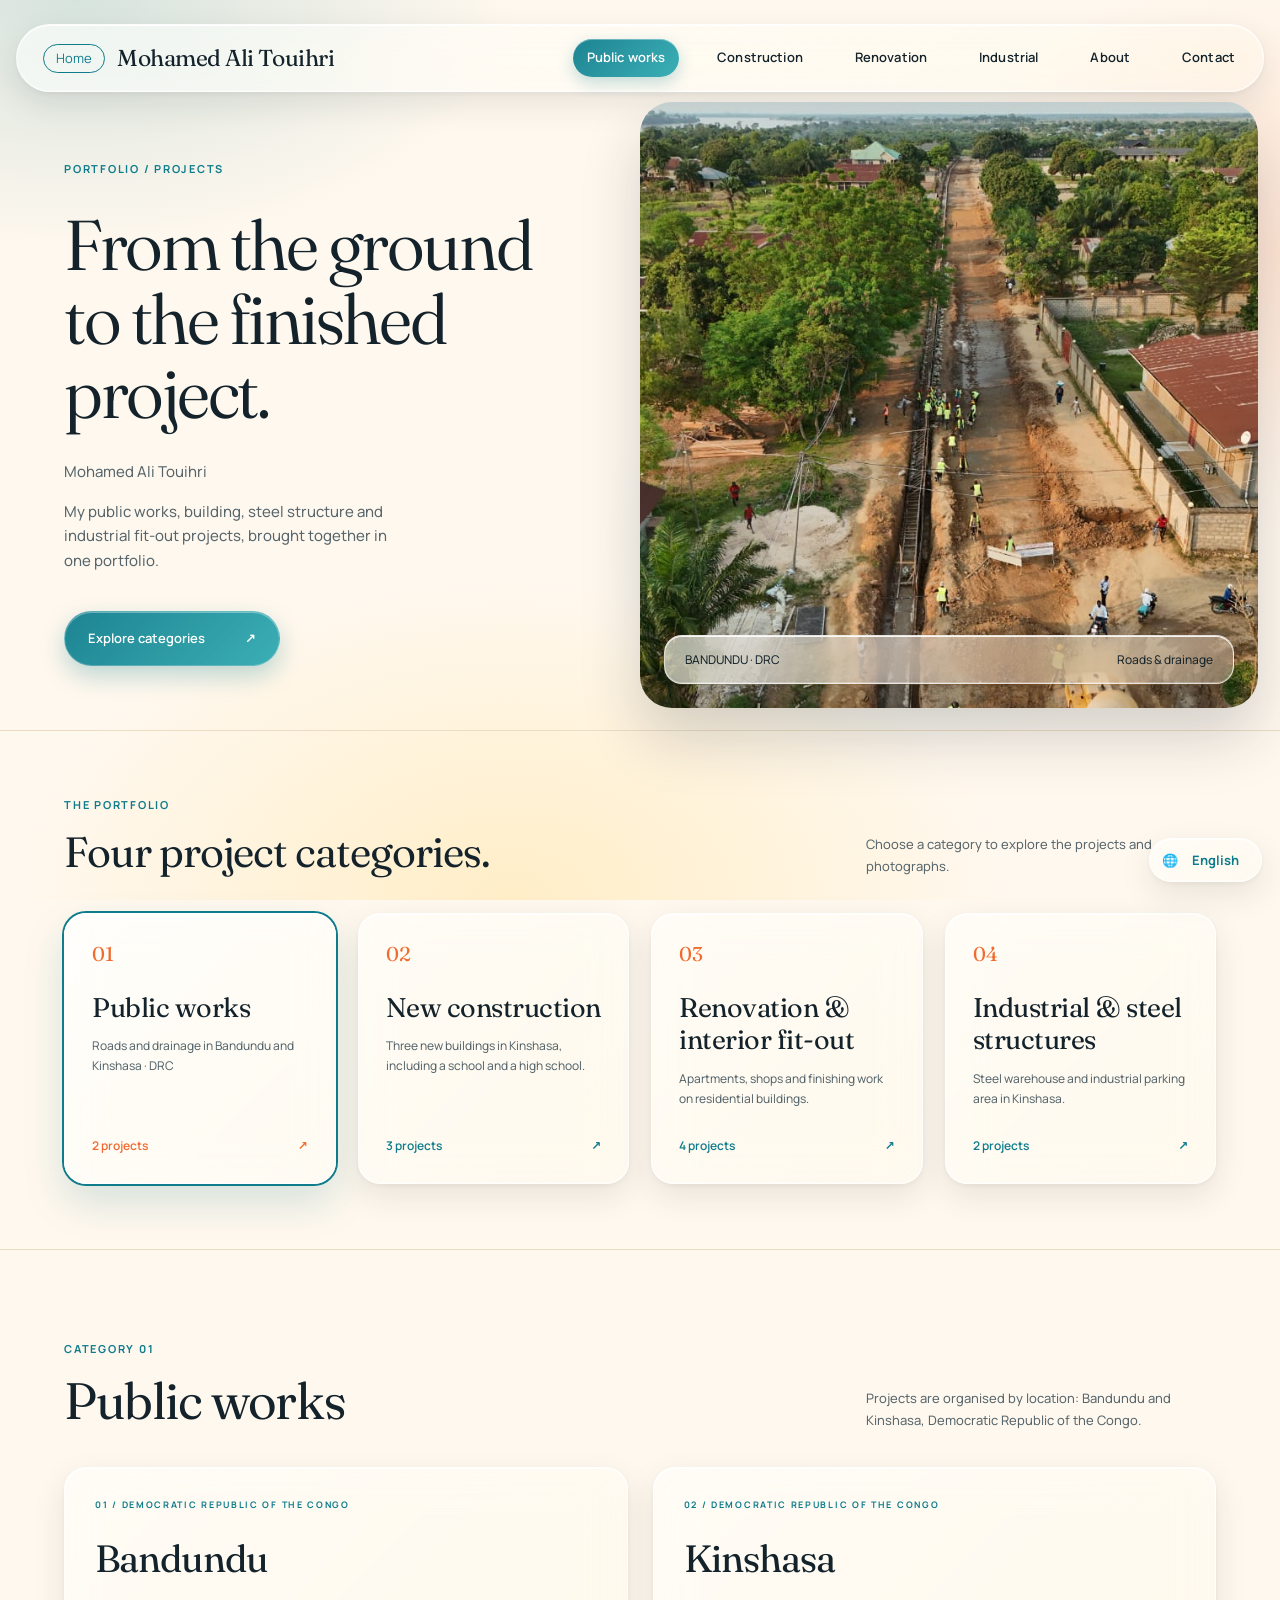
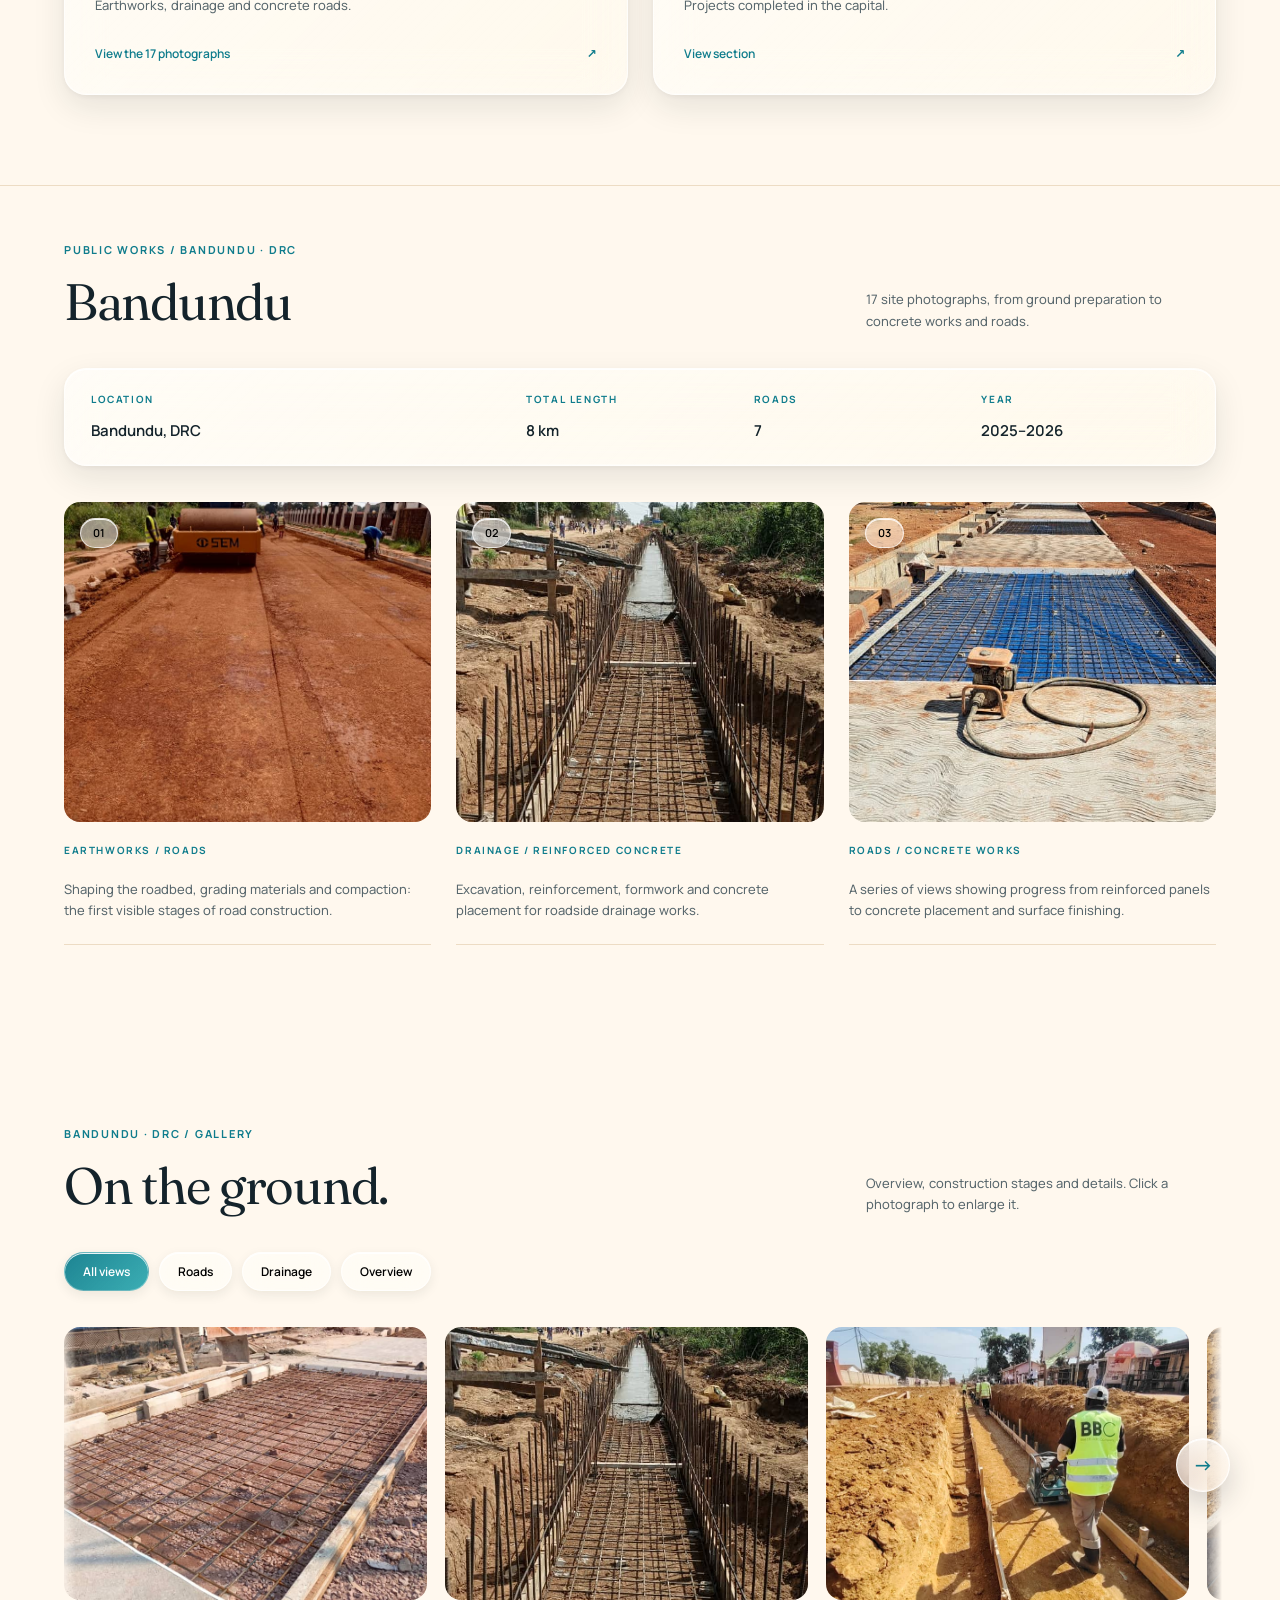
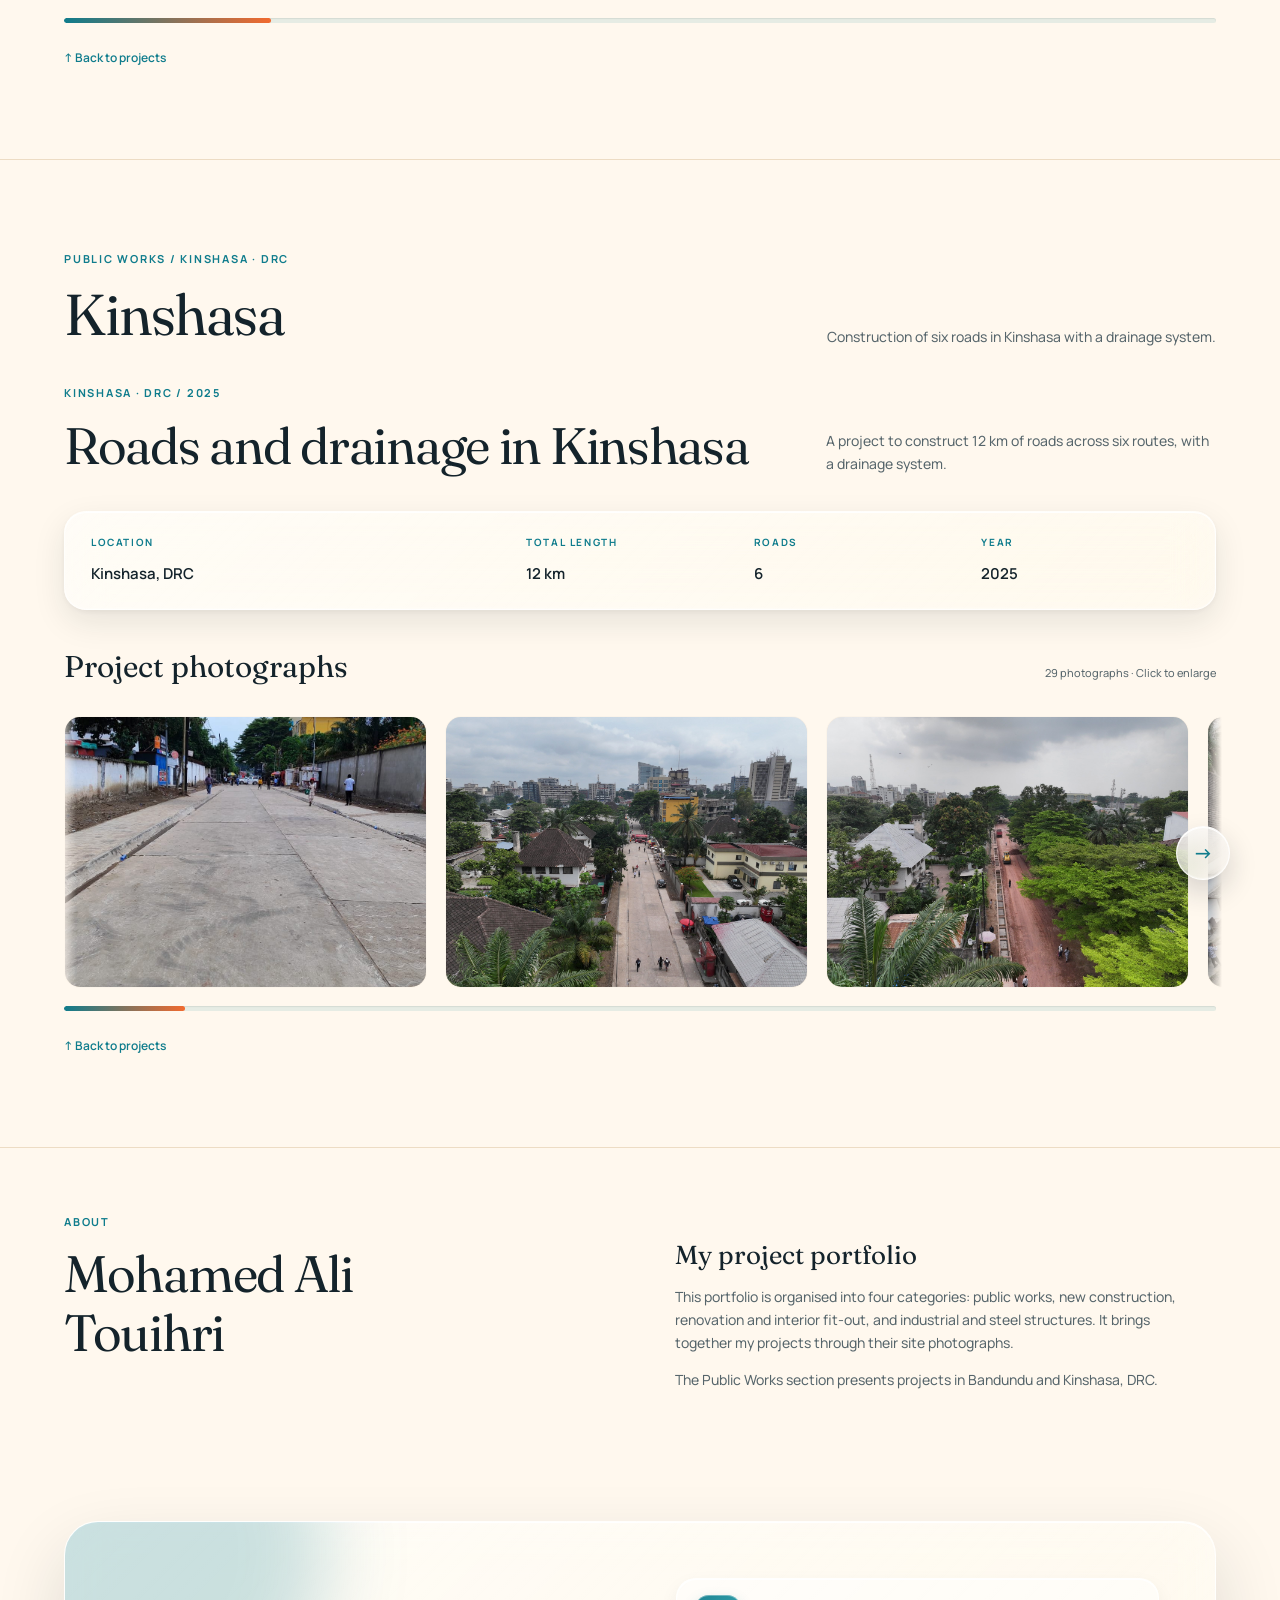
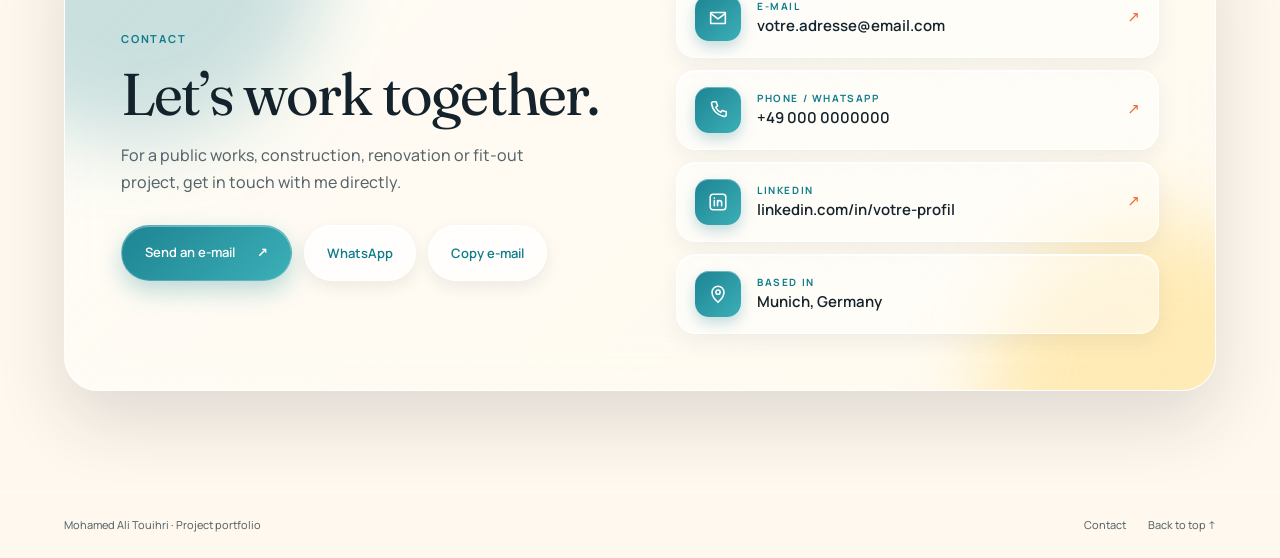
==== commit 76d47313: "Swipe between photos in the viewer; contact based in Munich Touch devices can swipe left/right on th" ====
--- a/public/index.html
+++ b/public/index.html
@@ -153,7 +153,9 @@
 @media(max-width:700px){:root{--axm:.45}}
 @media(prefers-reduced-motion:reduce){html.js-motion.sd .reveal{animation-name:fade-in-sd,fade-out-sd}html.js-motion.sd .reveal-out{animation-name:fade-out-sd}
 html.js-motion .reveal,html.js-motion .reveal.gone-up{transform:none}.category-link:hover,.building-card:hover,.city-link:hover{translate:none}}
-</style><style id="sunny">::selection{background:var(--sun);color:var(--ink)}.category-number{color:var(--ochre)}.links a:hover{color:var(--blue)}.carousel-progress span{background:linear-gradient(90deg,var(--blue),var(--ochre))}</style></head><body><div class="sticky-navigation">
+</style><style id="sunny">::selection{background:var(--sun);color:var(--ink)}.category-number{color:var(--ochre)}.links a:hover{color:var(--blue)}.carousel-progress span{background:linear-gradient(90deg,var(--blue),var(--ochre))}</style><style id="viewer-swipe">#large{touch-action:pan-y pinch-zoom;user-select:none;-webkit-user-drag:none;will-change:transform}
+.swipe-hint{display:none;text-align:center;font:600 11px var(--sans);letter-spacing:.14em;text-transform:uppercase;color:rgba(255,255,255,.75);margin-top:8px}
+@media(hover:none) and (pointer:coarse){.swipe-hint{display:block}}</style></head><body><div class="sticky-navigation">
 <header><nav class="wrap nav" aria-label="Navigation principale"><a class="brand" href="#accueil"><span>Home</span>Mohamed Ali Touihri</a><div class="links"><a data-tab="travaux-publics" href="#travaux-publics">Travaux publics</a><a data-tab="construction-neuve" href="#construction-neuve">Construction</a><a data-tab="renovation-amenagement" href="#renovation-amenagement">Rénovation</a><a data-tab="industriel" href="#industriel">Industriel</a><a href="#apropos">À propos</a><a href="#contact">Contact</a></div></nav></header></div>
 <main><div class="hero" id="accueil"><div class="intro"><div class="eyebrow">Portfolio / Réalisations</div><h1>Du terrain<br>à l’ouvrage.</h1><p>Mohamed Ali Touihri</p><p>Mes réalisations en travaux publics, bâtiment, charpente métallique et aménagement industriel, réunies dans un même portfolio.</p><a class="cta" href="#categories">Explorer les catégories <span aria-hidden="true">↗</span></a></div><figure><img src="photos/12.jpg" alt="Vue aérienne d’un chantier de voirie et de drainage dans un quartier habité"><figcaption><span>BANDUNDU · RDC</span><span>Voirie & drainage</span></figcaption></figure></div>
 <section class="category-index" id="categories" aria-labelledby="categories-title"><div class="wrap">
@@ -409,17 +411,17 @@
 <section class="contact" id="contact" aria-labelledby="contact-title"><div class="wrap"><div class="contact-card">
 <div class="contact-intro"><div class="eyebrow">Contact</div><h2 id="contact-title">Travaillons ensemble.</h2>
 <p>Pour un projet de travaux publics, de construction, de rénovation ou d’aménagement, contactez-moi directement.</p>
-<div class="contact-actions"><a class="cta" href="mailto:votre.adresse@email.com">Écrire un e-mail <span aria-hidden="true">↗</span></a><a class="contact-ghost" href="https://wa.me/243000000000" target="_blank" rel="noopener">WhatsApp</a><button type="button" class="contact-ghost" data-copy="votre.adresse@email.com">Copier l’e-mail</button></div></div>
+<div class="contact-actions"><a class="cta" href="mailto:votre.adresse@email.com">Écrire un e-mail <span aria-hidden="true">↗</span></a><a class="contact-ghost" href="https://wa.me/490000000000" target="_blank" rel="noopener">WhatsApp</a><button type="button" class="contact-ghost" data-copy="votre.adresse@email.com">Copier l’e-mail</button></div></div>
 <div class="contact-list">
 <a class="contact-item" href="mailto:votre.adresse@email.com"><span class="contact-icon"><svg viewBox="0 0 24 24" aria-hidden="true"><path d="M4 6h16v12H4z" fill="none" stroke="currentColor" stroke-width="1.7" stroke-linejoin="round"/><path d="m4 7 8 6 8-6" fill="none" stroke="currentColor" stroke-width="1.7" stroke-linejoin="round"/></svg></span><span class="contact-text"><span class="contact-label">E-mail</span><strong>votre.adresse@email.com</strong></span><span class="contact-arrow" aria-hidden="true">↗</span></a>
-<a class="contact-item" href="tel:+243000000000"><span class="contact-icon"><svg viewBox="0 0 24 24" aria-hidden="true"><path d="M7 3h3l1.5 4.5-2 1.5a11 11 0 0 0 5.5 5.5l1.5-2L21 14v3a2 2 0 0 1-2 2A16 16 0 0 1 5 5a2 2 0 0 1 2-2z" fill="none" stroke="currentColor" stroke-width="1.7" stroke-linejoin="round"/></svg></span><span class="contact-text"><span class="contact-label">Téléphone / WhatsApp</span><strong>+243 000 000 000</strong></span><span class="contact-arrow" aria-hidden="true">↗</span></a>
+<a class="contact-item" href="tel:+490000000000"><span class="contact-icon"><svg viewBox="0 0 24 24" aria-hidden="true"><path d="M7 3h3l1.5 4.5-2 1.5a11 11 0 0 0 5.5 5.5l1.5-2L21 14v3a2 2 0 0 1-2 2A16 16 0 0 1 5 5a2 2 0 0 1 2-2z" fill="none" stroke="currentColor" stroke-width="1.7" stroke-linejoin="round"/></svg></span><span class="contact-text"><span class="contact-label">Téléphone / WhatsApp</span><strong>+49 000 0000000</strong></span><span class="contact-arrow" aria-hidden="true">↗</span></a>
 <a class="contact-item" href="https://www.linkedin.com/in/votre-profil" target="_blank" rel="noopener"><span class="contact-icon"><svg viewBox="0 0 24 24" aria-hidden="true"><rect x="3.5" y="3.5" width="17" height="17" rx="3" fill="none" stroke="currentColor" stroke-width="1.7"/><path d="M8 10.5V16M8 7.8v.2M11.5 16v-5.5M11.5 13c0-1.7 1-2.6 2.3-2.6s2.2.9 2.2 2.6v3" fill="none" stroke="currentColor" stroke-width="1.7" stroke-linecap="round"/></svg></span><span class="contact-text"><span class="contact-label">LinkedIn</span><strong>linkedin.com/in/votre-profil</strong></span><span class="contact-arrow" aria-hidden="true">↗</span></a>
-<div class="contact-item static"><span class="contact-icon"><svg viewBox="0 0 24 24" aria-hidden="true"><path d="M12 21s-6.5-5.6-6.5-11a6.5 6.5 0 0 1 13 0C18.5 15.4 12 21 12 21z" fill="none" stroke="currentColor" stroke-width="1.7"/><circle cx="12" cy="10" r="2.3" fill="none" stroke="currentColor" stroke-width="1.7"/></svg></span><span class="contact-text"><span class="contact-label">Basé à</span><strong>Kinshasa, RDC</strong></span></div>
+<div class="contact-item static"><span class="contact-icon"><svg viewBox="0 0 24 24" aria-hidden="true"><path d="M12 21s-6.5-5.6-6.5-11a6.5 6.5 0 0 1 13 0C18.5 15.4 12 21 12 21z" fill="none" stroke="currentColor" stroke-width="1.7"/><circle cx="12" cy="10" r="2.3" fill="none" stroke="currentColor" stroke-width="1.7"/></svg></span><span class="contact-text"><span class="contact-label">Basé à</span><strong>Munich, Allemagne</strong></span></div>
 </div></div></div></section>
 <!-- ===== /CONTACT ===== --></main>
 <footer><div class="wrap"><span>Mohamed Ali Touihri · Portfolio de réalisations</span><span class="footer-links"><a href="#contact">Contact</a><a href="#accueil">Retour en haut ↑</a></span></div></footer>
 <div class="language-switch" role="group" aria-label="Language"><label for="language-select"><span aria-hidden="true">🌐</span><span class="sr-only">Langue</span></label><select id="language-select" aria-label="Language"><option value="fr">Français</option><option value="en">English</option><option value="de">Deutsch</option></select></div>
-<dialog id="viewer" aria-label="Photographie du portfolio"><div class="modalbar"><p id="caption"></p><button id="close" aria-label="Fermer la photographie">Fermer ×</button></div><img id="large" alt=""><div class="controls"><button id="prev" aria-label="Photo précédente">← Précédente</button><span id="count"></span><button id="next" aria-label="Photo suivante">Suivante →</button></div></dialog>
+<dialog id="viewer" aria-label="Photographie du portfolio"><div class="modalbar"><p id="caption"></p><button id="close" aria-label="Fermer la photographie">Fermer ×</button></div><img id="large" alt="" draggable="false"><p class="swipe-hint" aria-hidden="true">← Glisser pour changer de photo →</p><div class="controls"><button id="prev" aria-label="Photo précédente">← Précédente</button><span id="count"></span><button id="next" aria-label="Photo suivante">Suivante →</button></div></dialog>
 <script>
 const photos=[['Armatures d’un panneau de chaussée','voirie'],['Ferraillage d’un caniveau','drainage'],['Compactage du fond de fouille','drainage'],['Coffrage et armatures des parois','drainage'],['Surface bétonnée de la chaussée','voirie'],['Panneaux armés avant bétonnage','voirie'],['Mise en place du béton de chaussée','voirie'],['Compactage de la plateforme','voirie'],['Mise en forme des matériaux','voirie'],['Réglage et compactage de la voie','voirie'],['Vue aérienne des terrassements','ensemble'],['Vue d’ensemble du tracé','ensemble'],['Vue aérienne du chantier de drainage','ensemble'],['Progression des travaux de voirie','ensemble'],['Ouvrage de drainage dans son environnement','ensemble'],['Bétonnage du fond du caniveau','drainage'],['Fond de caniveau après bétonnage','drainage']];
 const grid=document.querySelector('#photos');photos.forEach(([label,category],i)=>{const b=document.createElement('button');b.className='photo';b.dataset.category=category;b.setAttribute('aria-label','Agrandir : '+label);b.innerHTML='<img loading="lazy" src="photos/'+i+'.jpg" alt="'+label+'">';b.onclick=()=>openPhoto(i,'bandundu');grid.append(b)});
@@ -444,6 +446,8 @@
 Object.assign(translations.en,{"Construction neuve":"New construction","Construction":"Construction","Rénovation":"Renovation","Industriel":"Industrial","Rénovation & aménagement intérieur":"Renovation & interior fit-out","Industriel & charpente métallique":"Industrial & steel structures","Voiries et drainage à Bandundu et Kinshasa · RDC":"Roads and drainage in Bandundu and Kinshasa · DRC","Trois bâtiments neufs à Kinshasa, dont une école et un lycée.":"Three new buildings in Kinshasa, including a school and a high school.","Appartements, boutiques et finitions de bâtiments résidentiels.":"Apartments, shops and finishing work on residential buildings.","Rénovation d’appartements, aménagement de boutiques et finitions de bâtiments résidentiels.":"Apartment renovation, shop fit-outs and finishing work on residential buildings.","Hangar métallique et parking industriel à Kinshasa.":"Steel warehouse and industrial parking area in Kinshasa.","2 projets":"2 projects","3 projets":"3 projects","4 projets":"4 projects","Rénovation · 6 appartements":"Renovation · 6 apartments","2024 · 800 m² · 8 boutiques":"2024 · 800 m² · 8 shops","2024 · Finitions intérieures":"2024 · Interior finishes","2022 · Bâtiment résidentiel":"2022 · Residential building","↑ Retour aux projets":"↑ Back to projects","Ce portfolio est organisé en quatre catégories : travaux publics, construction neuve, rénovation et aménagement intérieur, industriel et charpente métallique. Il rassemble mes réalisations à travers leurs photographies de chantier.":"This portfolio is organised into four categories: public works, new construction, renovation and interior fit-out, and industrial and steel structures. It brings together my projects through their site photographs."});Object.assign(translations.de,{"Construction neuve":"Neubau","Construction":"Neubau","Rénovation":"Renovierung","Industriel":"Industrie","Rénovation & aménagement intérieur":"Renovierung & Innenausbau","Industriel & charpente métallique":"Industrie & Stahlbau","Voiries et drainage à Bandundu et Kinshasa · RDC":"Straßen und Entwässerung in Bandundu und Kinshasa · DR Kongo","Trois bâtiments neufs à Kinshasa, dont une école et un lycée.":"Drei Neubauten in Kinshasa, darunter eine Schule und ein Gymnasium.","Appartements, boutiques et finitions de bâtiments résidentiels.":"Wohnungen, Geschäftslokale und Ausbauarbeiten an Wohngebäuden.","Rénovation d’appartements, aménagement de boutiques et finitions de bâtiments résidentiels.":"Wohnungsrenovierung, Ladenausbau und Ausbauarbeiten an Wohngebäuden.","Hangar métallique et parking industriel à Kinshasa.":"Stahlhalle und Industrieparkplatz in Kinshasa.","2 projets":"2 Projekte","3 projets":"3 Projekte","4 projets":"4 Projekte","Rénovation · 6 appartements":"Renovierung · 6 Wohnungen","2024 · 800 m² · 8 boutiques":"2024 · 800 m² · 8 Geschäftslokale","2024 · Finitions intérieures":"2024 · Innenausbau","2022 · Bâtiment résidentiel":"2022 · Wohngebäude","↑ Retour aux projets":"↑ Zurück zu den Projekten","Ce portfolio est organisé en quatre catégories : travaux publics, construction neuve, rénovation et aménagement intérieur, industriel et charpente métallique. Il rassemble mes réalisations à travers leurs photographies de chantier.":"Dieses Portfolio ist in vier Kategorien gegliedert: Tiefbau, Neubau, Renovierung und Innenausbau sowie Industrie und Stahlbau. Es zeigt meine Projekte anhand ihrer Baustellenfotos."});
 Object.assign(translations.en,{"Photos précédentes":"Previous photos","Photos suivantes":"Next photos"});Object.assign(translations.de,{"Photos précédentes":"Vorherige Fotos","Photos suivantes":"Nächste Fotos"});
 Object.assign(translations.en,{"Contact":"Contact","Travaillons ensemble.":"Let’s work together.","Pour un projet de travaux publics, de construction, de rénovation ou d’aménagement, contactez-moi directement.":"For a public works, construction, renovation or fit-out project, get in touch with me directly.","Écrire un e-mail":"Send an e-mail","Copier l’e-mail":"Copy e-mail","E-mail":"E-mail","Téléphone / WhatsApp":"Phone / WhatsApp","Basé à":"Based in","Kinshasa, RDC":"Kinshasa, DRC","E-mail copié":"E-mail copied","Copie impossible : sélectionnez l’adresse":"Could not copy: please select the address"});Object.assign(translations.de,{"Contact":"Kontakt","Travaillons ensemble.":"Lassen Sie uns zusammenarbeiten.","Pour un projet de travaux publics, de construction, de rénovation ou d’aménagement, contactez-moi directement.":"Für ein Tiefbau-, Neubau-, Renovierungs- oder Ausbauprojekt kontaktieren Sie mich direkt.","Écrire un e-mail":"E-Mail schreiben","Copier l’e-mail":"E-Mail kopieren","E-mail":"E-Mail","Téléphone / WhatsApp":"Telefon / WhatsApp","Basé à":"Standort","Kinshasa, RDC":"Kinshasa, DR Kongo","E-mail copié":"E-Mail kopiert","Copie impossible : sélectionnez l’adresse":"Kopieren nicht möglich: bitte Adresse markieren"});
+Object.assign(translations.en,{"Munich, Allemagne":"Munich, Germany"});Object.assign(translations.de,{"Munich, Allemagne":"München, Deutschland"});
+Object.assign(translations.en,{"← Glisser pour changer de photo →":"← Swipe to change photo →"});Object.assign(translations.de,{"← Glisser pour changer de photo →":"← Wischen, um das Foto zu wechseln →"});
 let currentLanguage=(()=>{try{const s=localStorage.getItem('portfolio-language');if(['fr','en','de'].includes(s))return s}catch(e){}const n=(navigator.language||'fr').slice(0,2).toLowerCase();return ['en','de'].includes(n)?n:'fr'})();
 const originalText=new WeakMap();const originalAttributes=new WeakMap();
 function translated(value,lang=currentLanguage){if(lang==='fr')return value;const map=translations[lang]||{};if(map[value])return map[value];return value.split(' — ').map(part=>map[part]||part).join(' — ')}
@@ -496,4 +500,13 @@
 document.addEventListener('click',async e=>{const b=e.target.closest('[data-copy]');if(!b)return;let ok=true;try{await navigator.clipboard.writeText(b.dataset.copy)}catch(_){ok=false}
 let t=document.querySelector('.toast');if(!t){t=document.createElement('div');t.className='toast';t.setAttribute('role','status');document.body.append(t)}
 t.textContent=translated(ok?'E-mail copié':'Copie impossible : sélectionnez l’adresse');t.classList.add('show');clearTimeout(t._h);t._h=setTimeout(()=>t.classList.remove('show'),2200)});
+</script><script>
+(()=>{const img=document.querySelector('#large');if(!img)return;let x0=null,y0=0,dx=0,t0=0,horiz=null;
+const reset=()=>{img.style.transform='';img.style.opacity=''};
+img.addEventListener('touchstart',e=>{if(e.touches.length!==1){x0=null;return}x0=e.touches[0].clientX;y0=e.touches[0].clientY;dx=0;t0=Date.now();horiz=null;img.style.transition='none'},{passive:true});
+img.addEventListener('touchmove',e=>{if(x0===null||e.touches.length!==1)return;dx=e.touches[0].clientX-x0;const dy=e.touches[0].clientY-y0;if(horiz===null&&(Math.abs(dx)>8||Math.abs(dy)>8))horiz=Math.abs(dx)>Math.abs(dy);
+if(horiz){img.style.transform='translateX('+dx+'px) rotate('+(dx/45)+'deg)';img.style.opacity=String(1-Math.min(Math.abs(dx)/700,.45))}},{passive:true});
+const end=()=>{if(x0===null)return;const go=horiz&&(Math.abs(dx)>70||(Math.abs(dx)>30&&Date.now()-t0<260));img.style.transition='transform .28s cubic-bezier(.2,.7,.2,1),opacity .28s';
+if(go){const dir=dx<0?1:-1;img.style.transform='translateX('+(-dir*110)+'%) rotate('+(-dir*6)+'deg)';img.style.opacity='0';setTimeout(()=>{img.style.transition='none';reset();openPhoto(current+dir)},200)}else reset();x0=null};
+img.addEventListener('touchend',end);img.addEventListener('touchcancel',()=>{x0=null;img.style.transition='transform .28s,opacity .28s';reset()})})();
 </script><script src="gallery-photo-order.js" defer></script><script src="project-task-descriptions.js" defer></script></body></html>
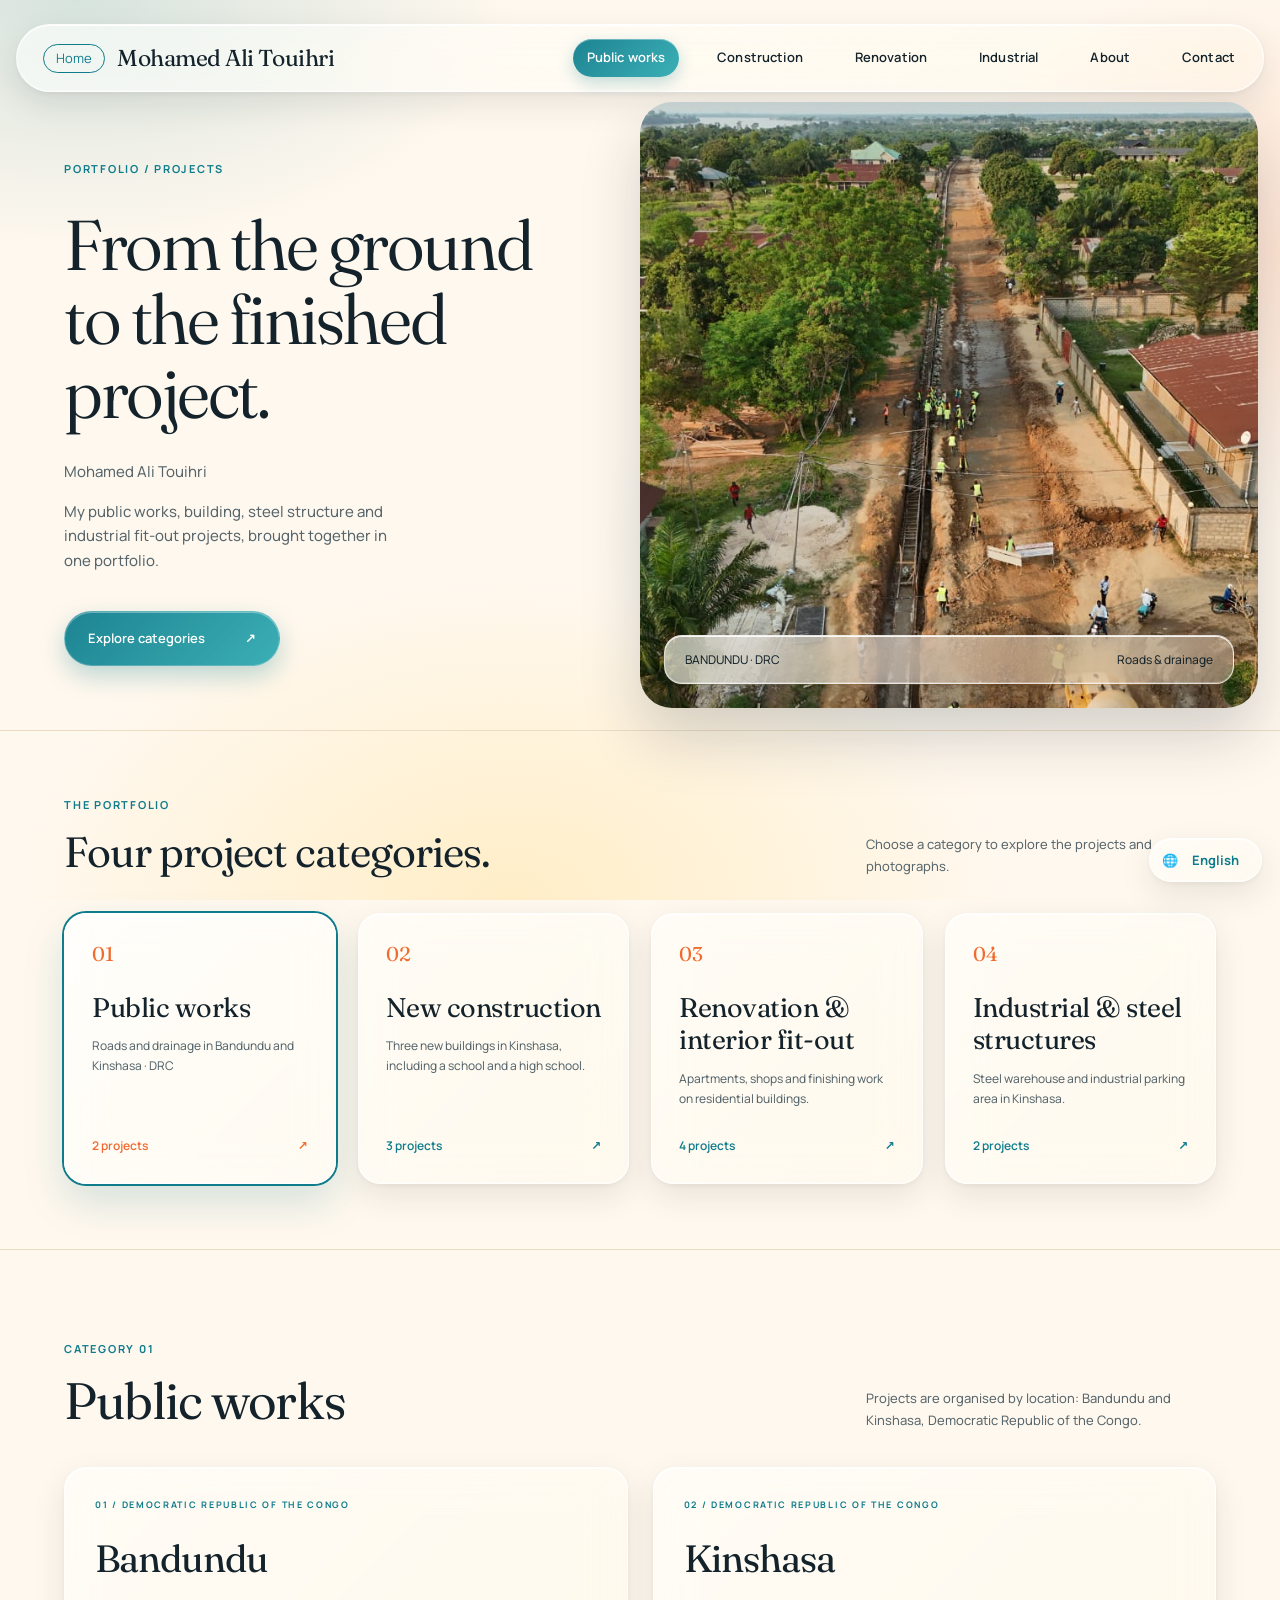
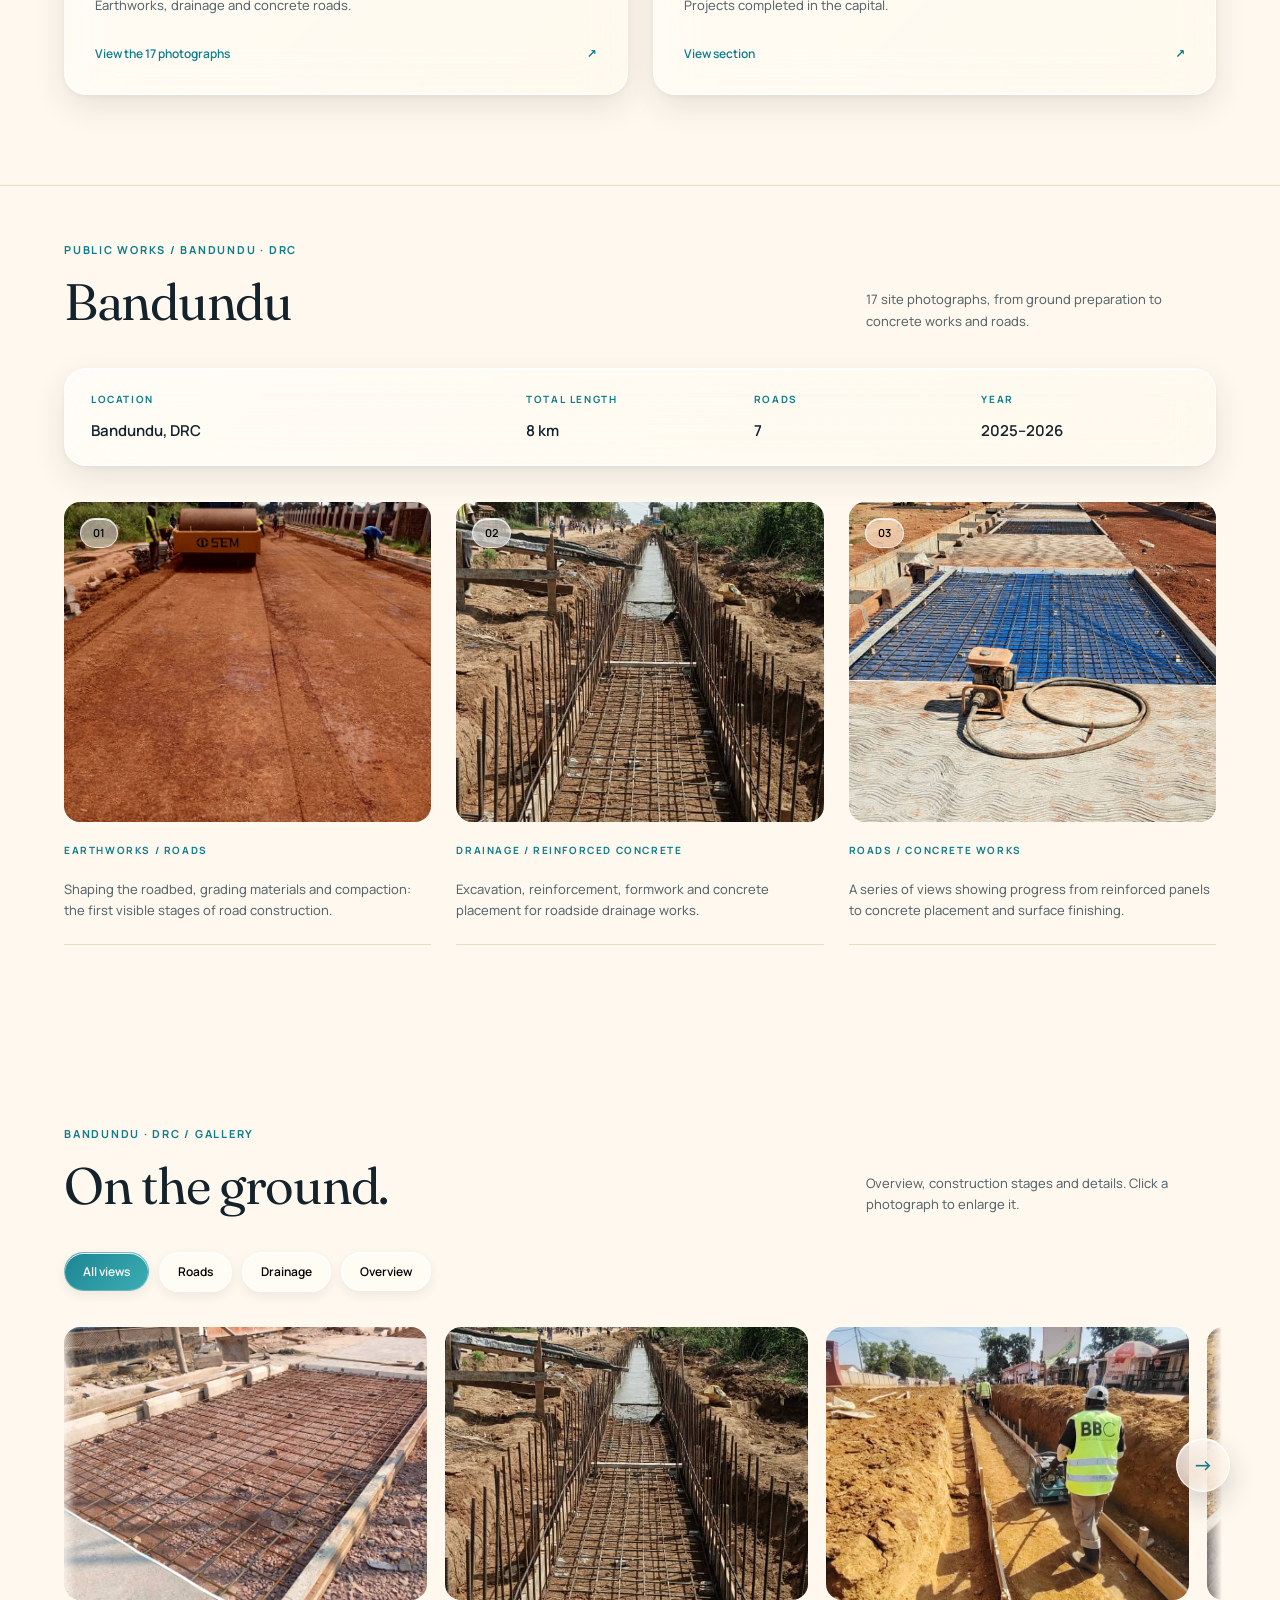
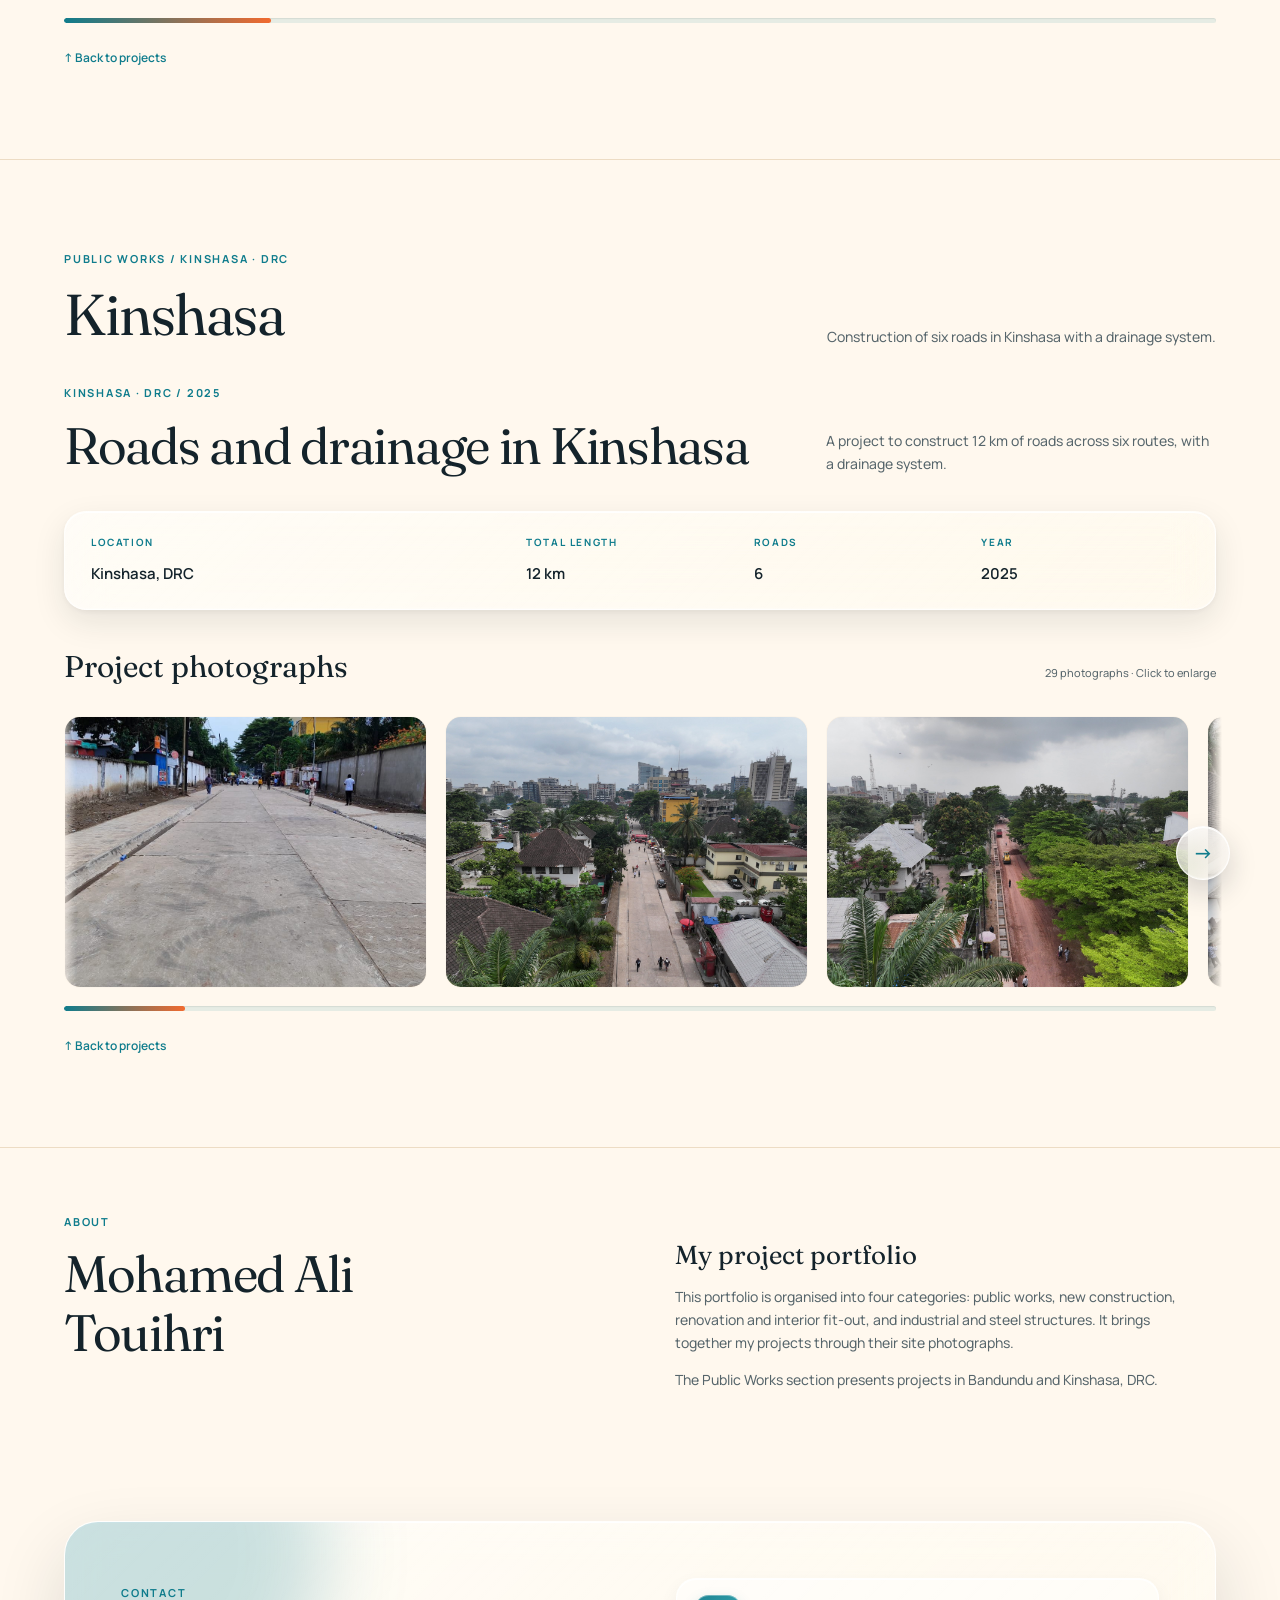
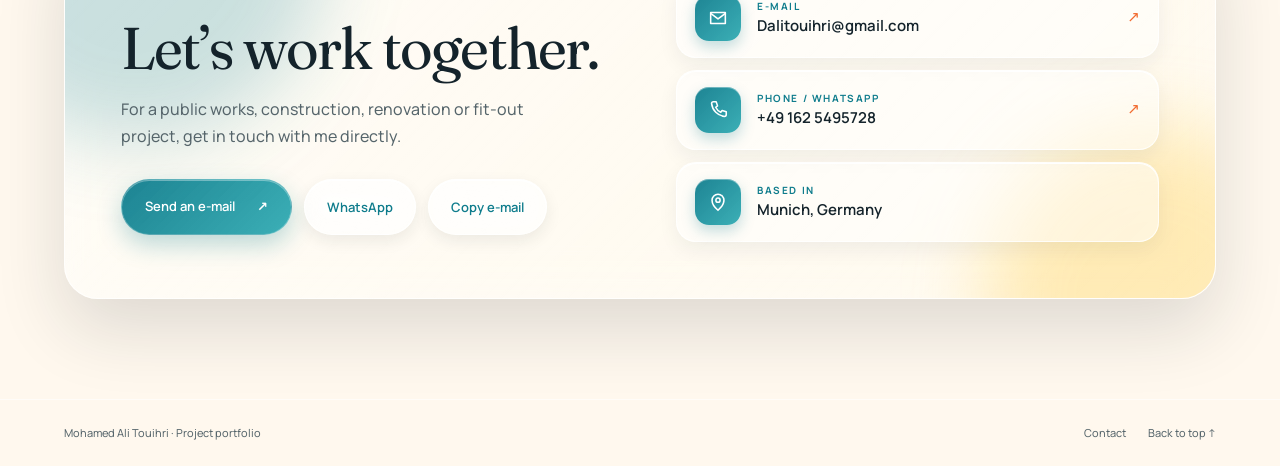
==== commit 3dd4a323: "Use real contact e-mail and phone; drop placeholder LinkedIn Co-Authored-By: Claude Opus 5.5 <norepl" ====
--- a/public/index.html
+++ b/public/index.html
@@ -407,15 +407,15 @@
 </div>
 
 <section class="wrap about" id="apropos"><div><div class="eyebrow">À propos</div><h2>Mohamed Ali<br>Touihri</h2></div><div><p class="name">Mon portfolio de réalisations</p><p>Ce portfolio est organisé en quatre catégories : travaux publics, construction neuve, rénovation et aménagement intérieur, industriel et charpente métallique. Il rassemble mes réalisations à travers leurs photographies de chantier.</p><p>La rubrique Travaux publics présente des projets à Bandundu et à Kinshasa, en RDC.</p></div></section>
-<!-- ===== CONTACT: replace the placeholder values below (e-mail, phone, LinkedIn) ===== -->
+<!-- ===== CONTACT ===== -->
 <section class="contact" id="contact" aria-labelledby="contact-title"><div class="wrap"><div class="contact-card">
 <div class="contact-intro"><div class="eyebrow">Contact</div><h2 id="contact-title">Travaillons ensemble.</h2>
 <p>Pour un projet de travaux publics, de construction, de rénovation ou d’aménagement, contactez-moi directement.</p>
-<div class="contact-actions"><a class="cta" href="mailto:votre.adresse@email.com">Écrire un e-mail <span aria-hidden="true">↗</span></a><a class="contact-ghost" href="https://wa.me/490000000000" target="_blank" rel="noopener">WhatsApp</a><button type="button" class="contact-ghost" data-copy="votre.adresse@email.com">Copier l’e-mail</button></div></div>
+<div class="contact-actions"><a class="cta" href="mailto:Dalitouihri@gmail.com">Écrire un e-mail <span aria-hidden="true">↗</span></a><a class="contact-ghost" href="https://wa.me/491625495728" target="_blank" rel="noopener">WhatsApp</a><button type="button" class="contact-ghost" data-copy="Dalitouihri@gmail.com">Copier l’e-mail</button></div></div>
 <div class="contact-list">
-<a class="contact-item" href="mailto:votre.adresse@email.com"><span class="contact-icon"><svg viewBox="0 0 24 24" aria-hidden="true"><path d="M4 6h16v12H4z" fill="none" stroke="currentColor" stroke-width="1.7" stroke-linejoin="round"/><path d="m4 7 8 6 8-6" fill="none" stroke="currentColor" stroke-width="1.7" stroke-linejoin="round"/></svg></span><span class="contact-text"><span class="contact-label">E-mail</span><strong>votre.adresse@email.com</strong></span><span class="contact-arrow" aria-hidden="true">↗</span></a>
-<a class="contact-item" href="tel:+490000000000"><span class="contact-icon"><svg viewBox="0 0 24 24" aria-hidden="true"><path d="M7 3h3l1.5 4.5-2 1.5a11 11 0 0 0 5.5 5.5l1.5-2L21 14v3a2 2 0 0 1-2 2A16 16 0 0 1 5 5a2 2 0 0 1 2-2z" fill="none" stroke="currentColor" stroke-width="1.7" stroke-linejoin="round"/></svg></span><span class="contact-text"><span class="contact-label">Téléphone / WhatsApp</span><strong>+49 000 0000000</strong></span><span class="contact-arrow" aria-hidden="true">↗</span></a>
-<a class="contact-item" href="https://www.linkedin.com/in/votre-profil" target="_blank" rel="noopener"><span class="contact-icon"><svg viewBox="0 0 24 24" aria-hidden="true"><rect x="3.5" y="3.5" width="17" height="17" rx="3" fill="none" stroke="currentColor" stroke-width="1.7"/><path d="M8 10.5V16M8 7.8v.2M11.5 16v-5.5M11.5 13c0-1.7 1-2.6 2.3-2.6s2.2.9 2.2 2.6v3" fill="none" stroke="currentColor" stroke-width="1.7" stroke-linecap="round"/></svg></span><span class="contact-text"><span class="contact-label">LinkedIn</span><strong>linkedin.com/in/votre-profil</strong></span><span class="contact-arrow" aria-hidden="true">↗</span></a>
+<a class="contact-item" href="mailto:Dalitouihri@gmail.com"><span class="contact-icon"><svg viewBox="0 0 24 24" aria-hidden="true"><path d="M4 6h16v12H4z" fill="none" stroke="currentColor" stroke-width="1.7" stroke-linejoin="round"/><path d="m4 7 8 6 8-6" fill="none" stroke="currentColor" stroke-width="1.7" stroke-linejoin="round"/></svg></span><span class="contact-text"><span class="contact-label">E-mail</span><strong>Dalitouihri@gmail.com</strong></span><span class="contact-arrow" aria-hidden="true">↗</span></a>
+<a class="contact-item" href="tel:+491625495728"><span class="contact-icon"><svg viewBox="0 0 24 24" aria-hidden="true"><path d="M7 3h3l1.5 4.5-2 1.5a11 11 0 0 0 5.5 5.5l1.5-2L21 14v3a2 2 0 0 1-2 2A16 16 0 0 1 5 5a2 2 0 0 1 2-2z" fill="none" stroke="currentColor" stroke-width="1.7" stroke-linejoin="round"/></svg></span><span class="contact-text"><span class="contact-label">Téléphone / WhatsApp</span><strong>+49 162 5495728</strong></span><span class="contact-arrow" aria-hidden="true">↗</span></a>
+
 <div class="contact-item static"><span class="contact-icon"><svg viewBox="0 0 24 24" aria-hidden="true"><path d="M12 21s-6.5-5.6-6.5-11a6.5 6.5 0 0 1 13 0C18.5 15.4 12 21 12 21z" fill="none" stroke="currentColor" stroke-width="1.7"/><circle cx="12" cy="10" r="2.3" fill="none" stroke="currentColor" stroke-width="1.7"/></svg></span><span class="contact-text"><span class="contact-label">Basé à</span><strong>Munich, Allemagne</strong></span></div>
 </div></div></div></section>
 <!-- ===== /CONTACT ===== --></main>
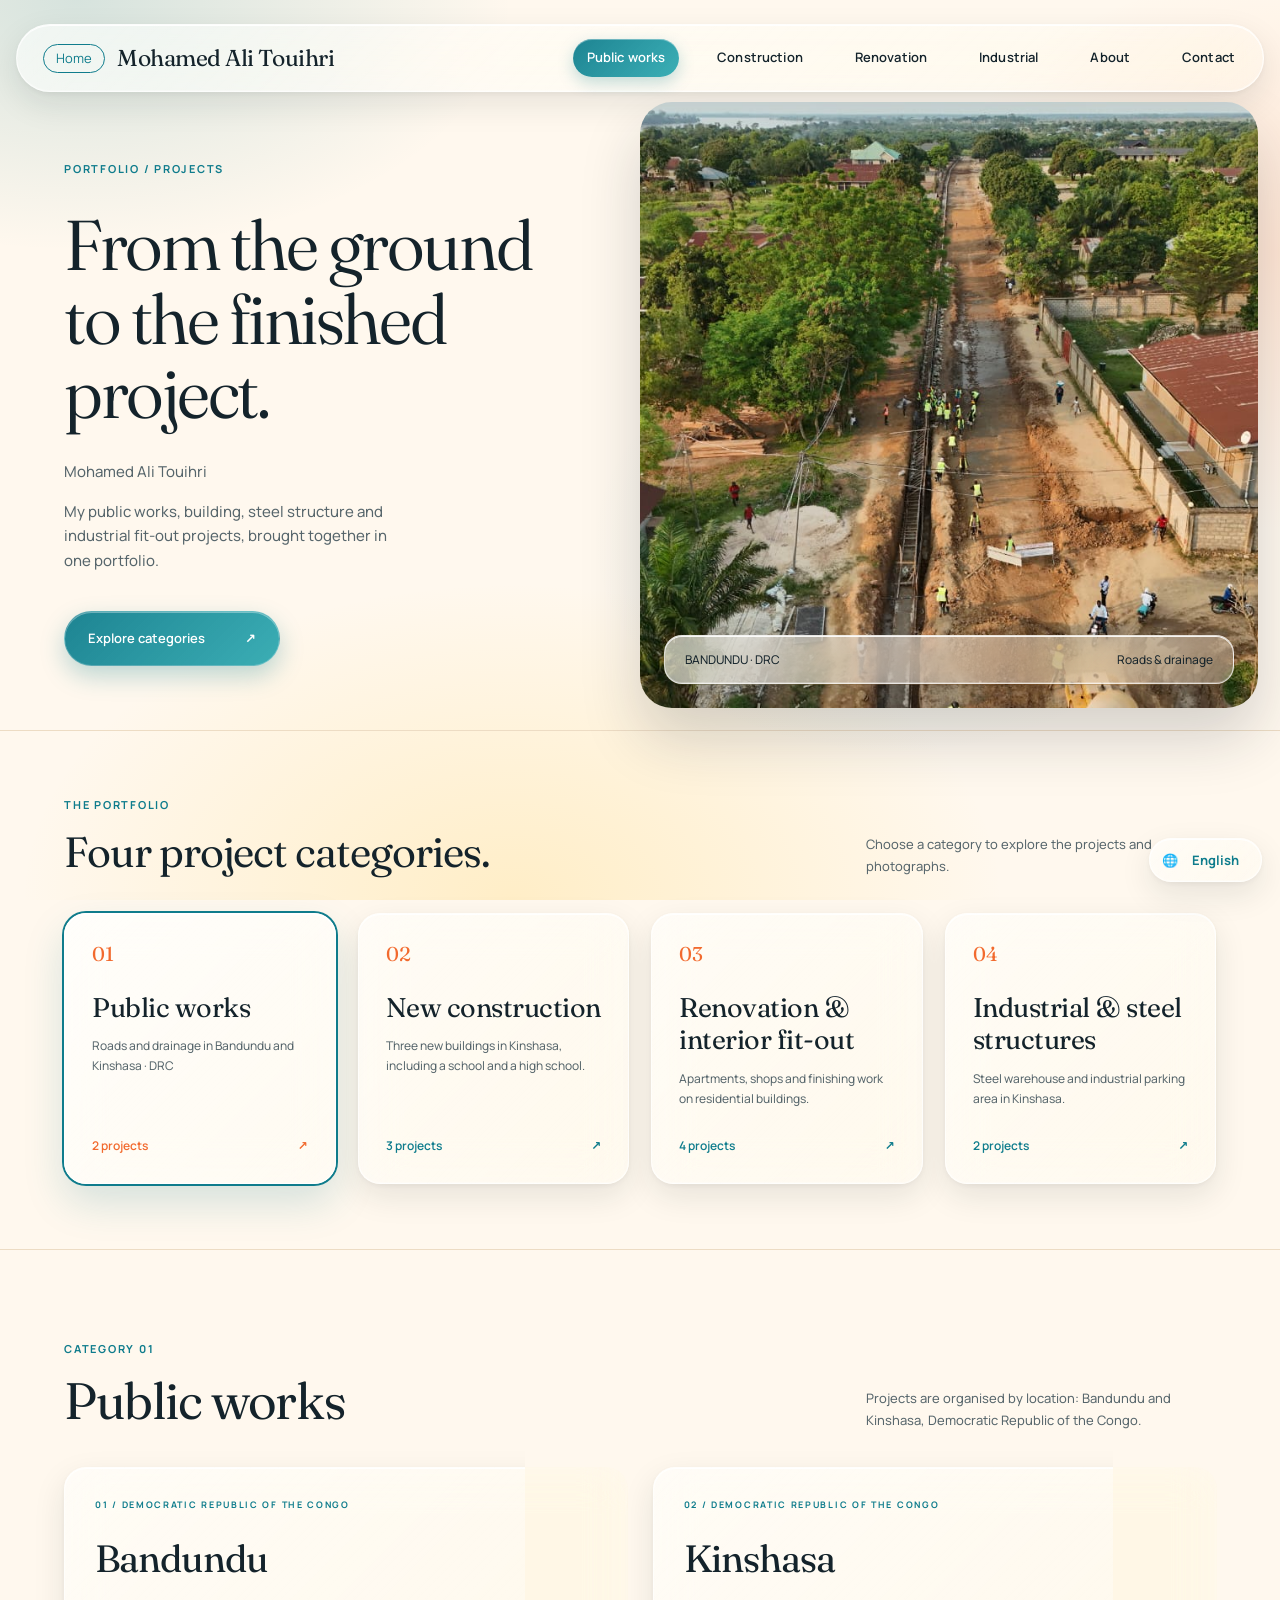
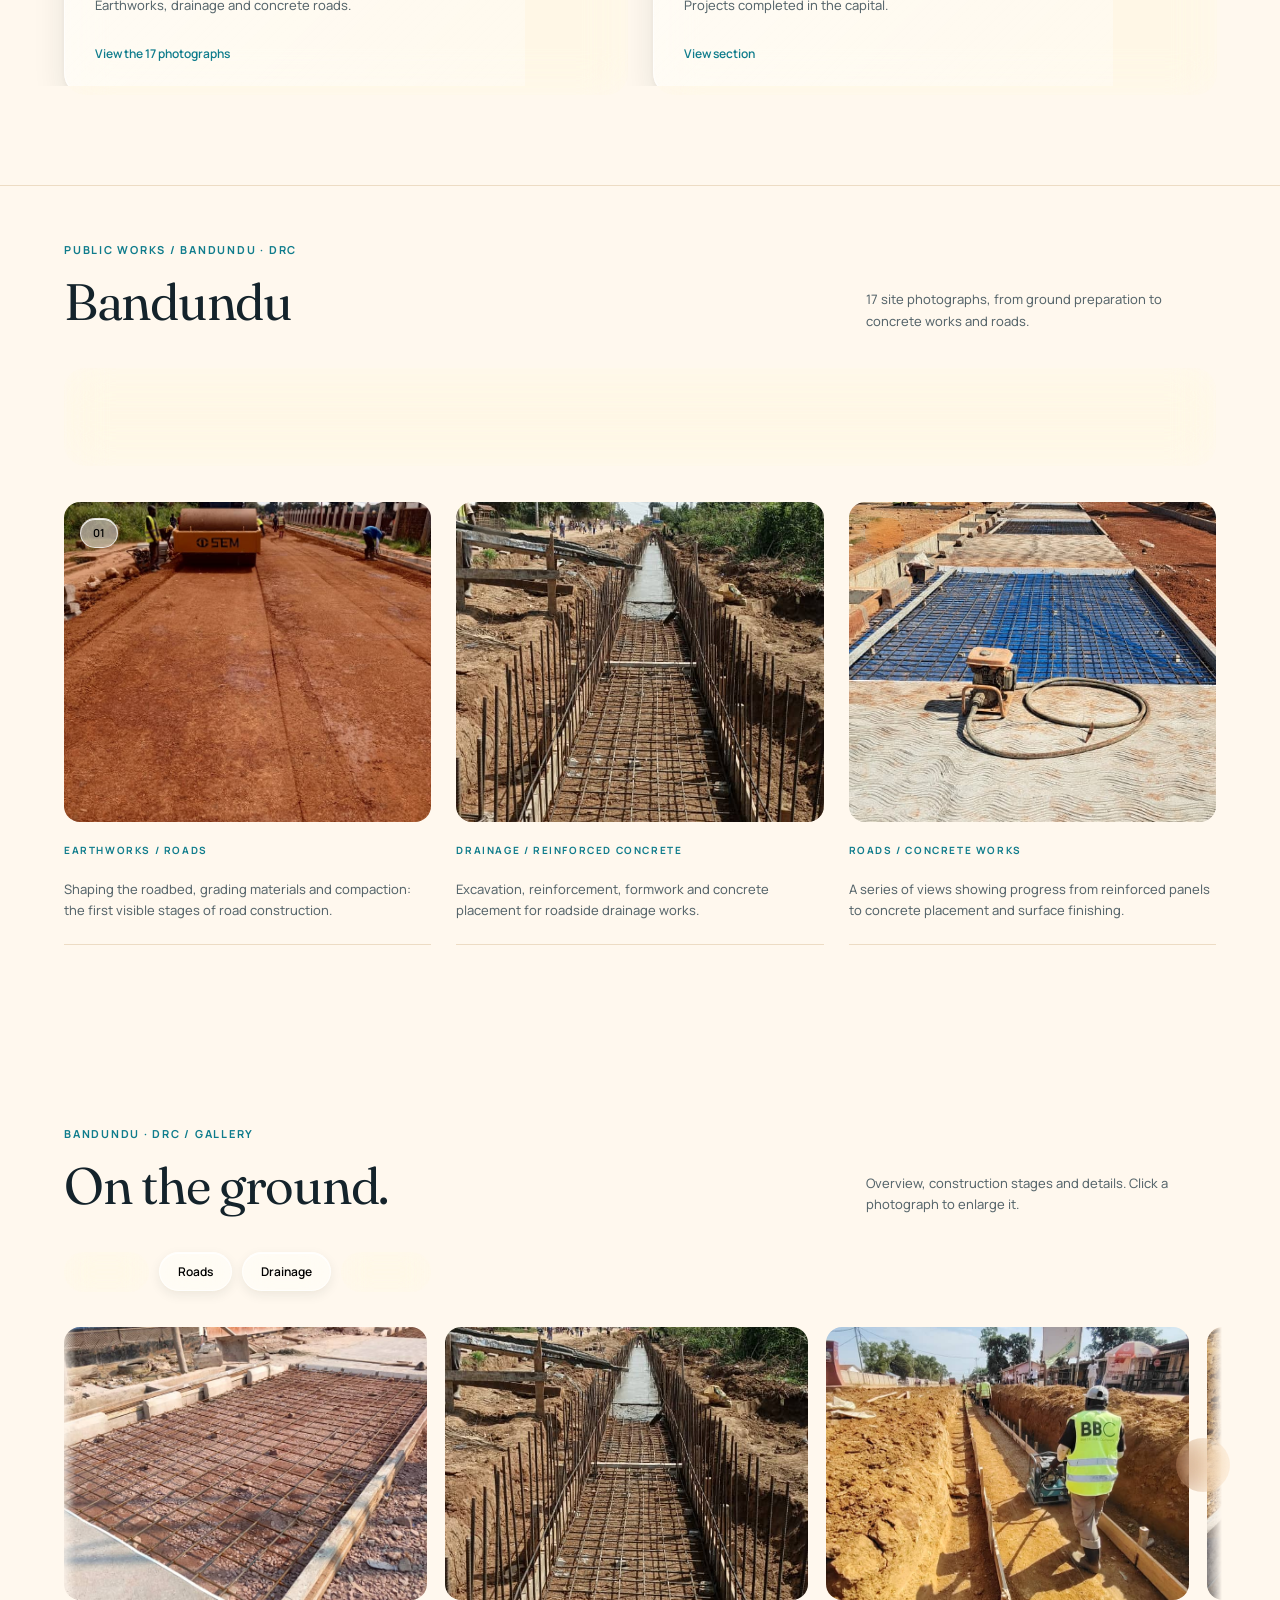
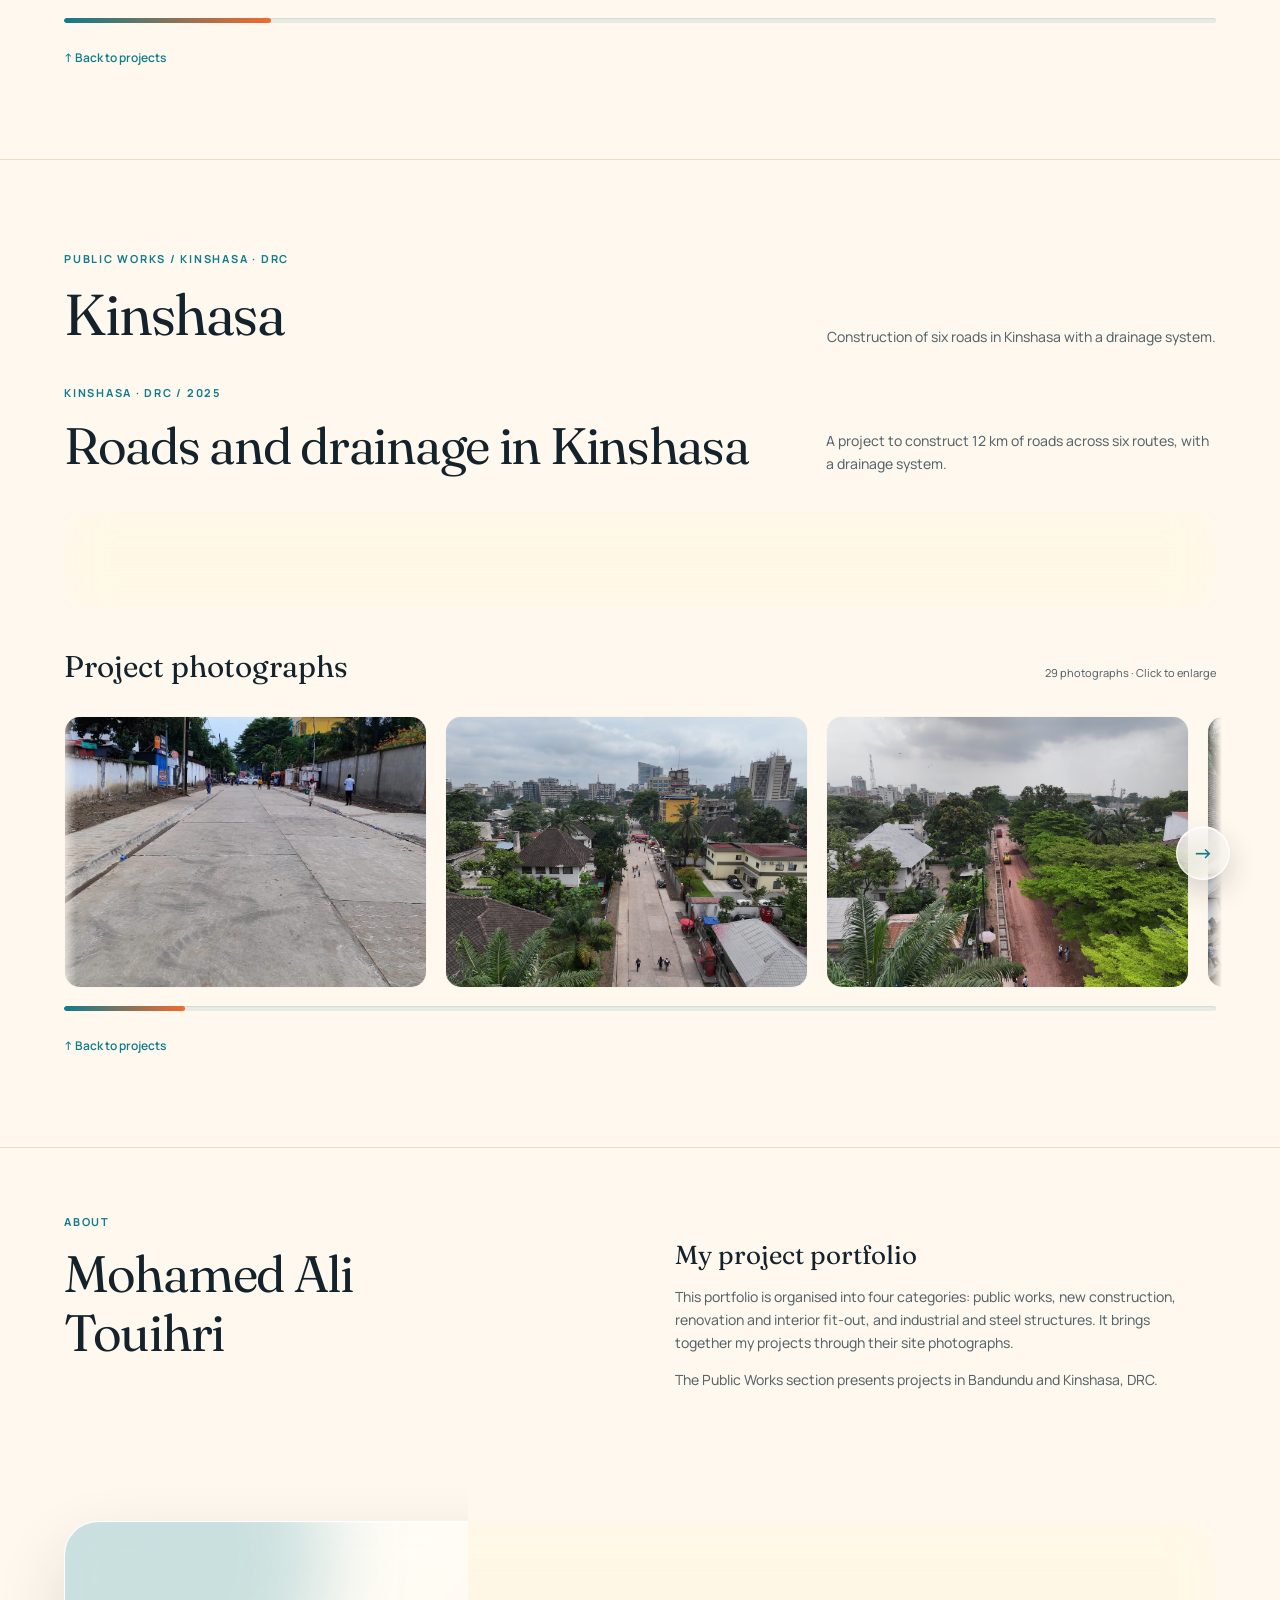
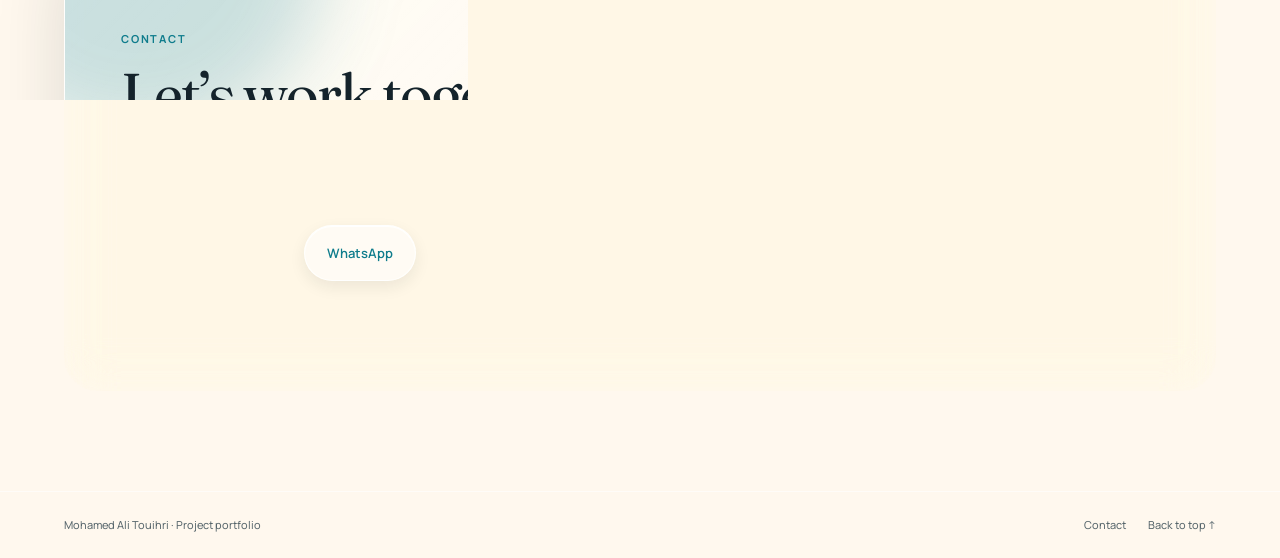
==== commit c2f2f83e: "Add LinkedIn profile to the contact section Co-Authored-By: Claude Opus 5.5 <noreply@anthropic.com>" ====
--- a/public/index.html
+++ b/public/index.html
@@ -416,6 +416,7 @@
 <a class="contact-item" href="mailto:Dalitouihri@gmail.com"><span class="contact-icon"><svg viewBox="0 0 24 24" aria-hidden="true"><path d="M4 6h16v12H4z" fill="none" stroke="currentColor" stroke-width="1.7" stroke-linejoin="round"/><path d="m4 7 8 6 8-6" fill="none" stroke="currentColor" stroke-width="1.7" stroke-linejoin="round"/></svg></span><span class="contact-text"><span class="contact-label">E-mail</span><strong>Dalitouihri@gmail.com</strong></span><span class="contact-arrow" aria-hidden="true">↗</span></a>
 <a class="contact-item" href="tel:+491625495728"><span class="contact-icon"><svg viewBox="0 0 24 24" aria-hidden="true"><path d="M7 3h3l1.5 4.5-2 1.5a11 11 0 0 0 5.5 5.5l1.5-2L21 14v3a2 2 0 0 1-2 2A16 16 0 0 1 5 5a2 2 0 0 1 2-2z" fill="none" stroke="currentColor" stroke-width="1.7" stroke-linejoin="round"/></svg></span><span class="contact-text"><span class="contact-label">Téléphone / WhatsApp</span><strong>+49 162 5495728</strong></span><span class="contact-arrow" aria-hidden="true">↗</span></a>
 
+<a class="contact-item" href="https://www.linkedin.com/in/mohamed-ali-touihri-9208b819b" target="_blank" rel="noopener"><span class="contact-icon"><svg viewBox="0 0 24 24" aria-hidden="true"><rect x="3.5" y="3.5" width="17" height="17" rx="3" fill="none" stroke="currentColor" stroke-width="1.7"/><path d="M8 10.5V16M8 7.8v.2M11.5 16v-5.5M11.5 13c0-1.7 1-2.6 2.3-2.6s2.2.9 2.2 2.6v3" fill="none" stroke="currentColor" stroke-width="1.7" stroke-linecap="round"/></svg></span><span class="contact-text"><span class="contact-label">LinkedIn</span><strong>Mohamed Ali Touihri</strong></span><span class="contact-arrow" aria-hidden="true">↗</span></a>
 <div class="contact-item static"><span class="contact-icon"><svg viewBox="0 0 24 24" aria-hidden="true"><path d="M12 21s-6.5-5.6-6.5-11a6.5 6.5 0 0 1 13 0C18.5 15.4 12 21 12 21z" fill="none" stroke="currentColor" stroke-width="1.7"/><circle cx="12" cy="10" r="2.3" fill="none" stroke="currentColor" stroke-width="1.7"/></svg></span><span class="contact-text"><span class="contact-label">Basé à</span><strong>Munich, Allemagne</strong></span></div>
 </div></div></div></section>
 <!-- ===== /CONTACT ===== --></main>
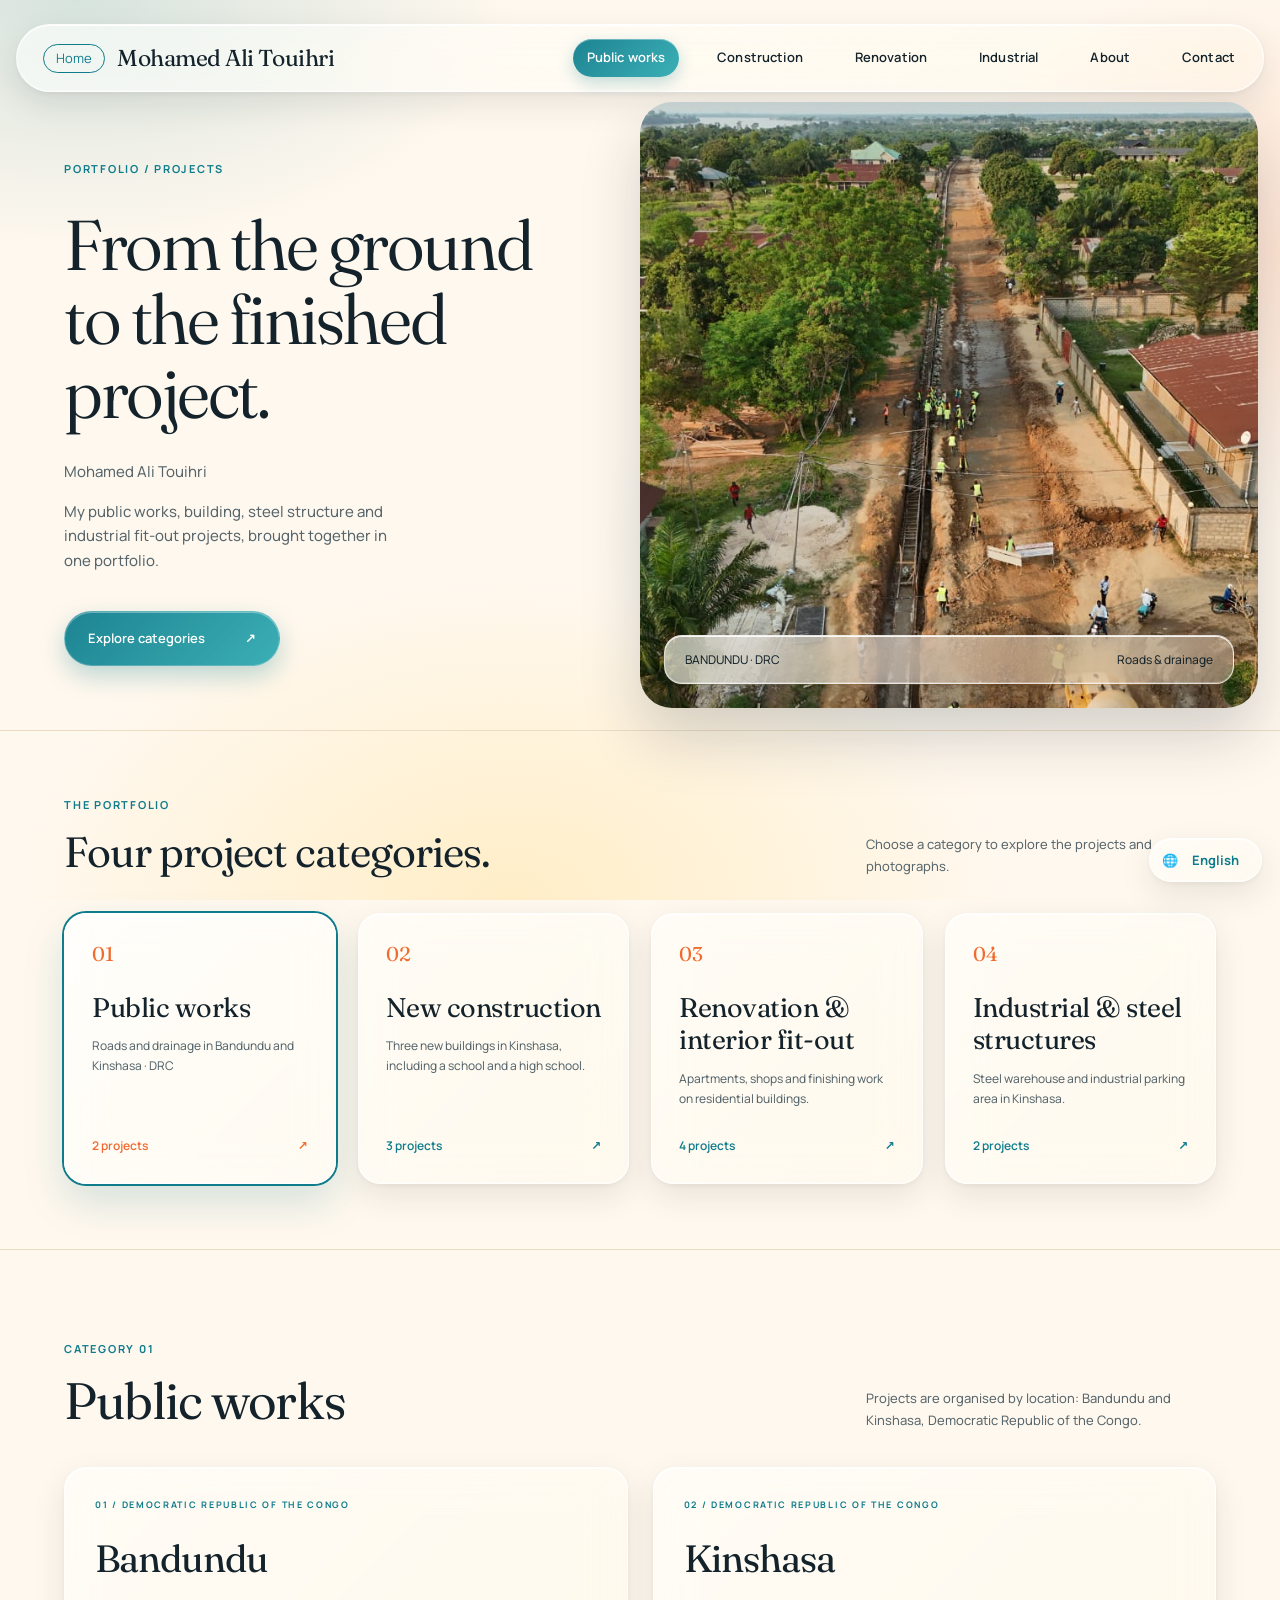
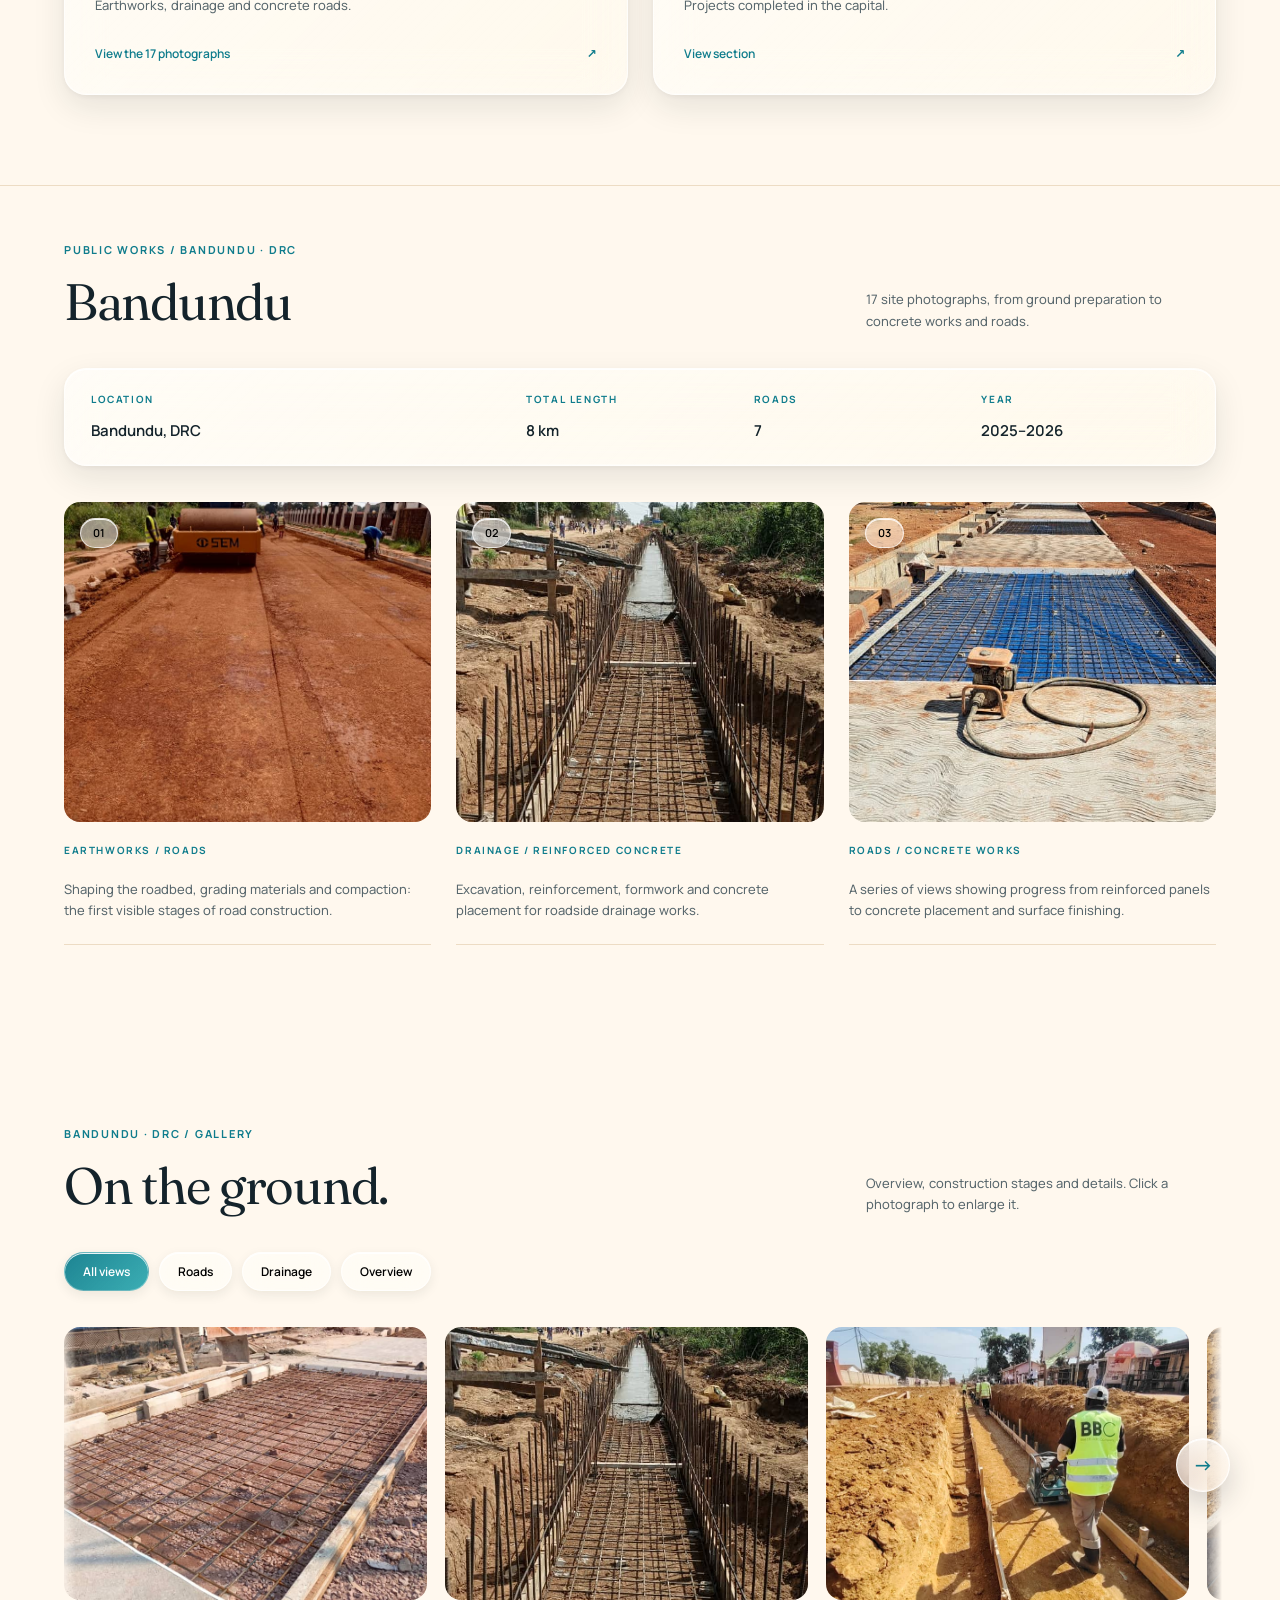
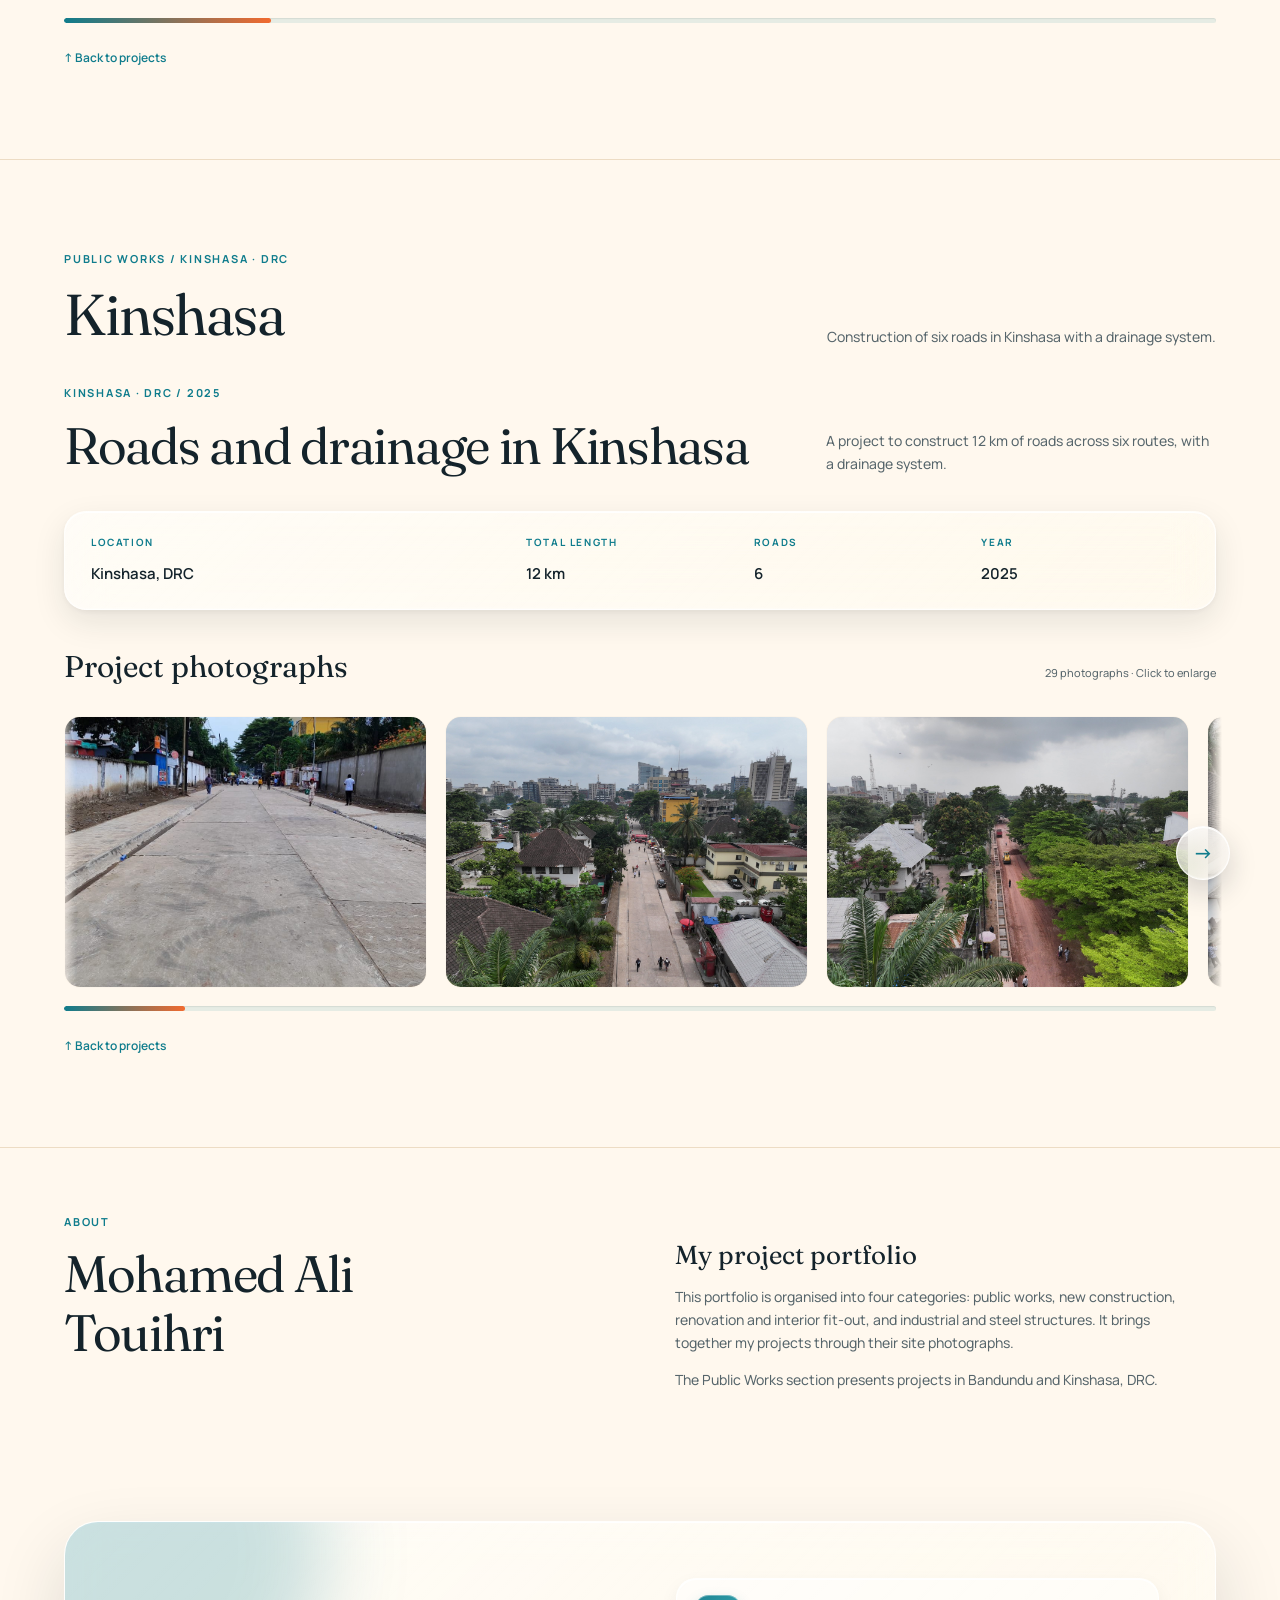
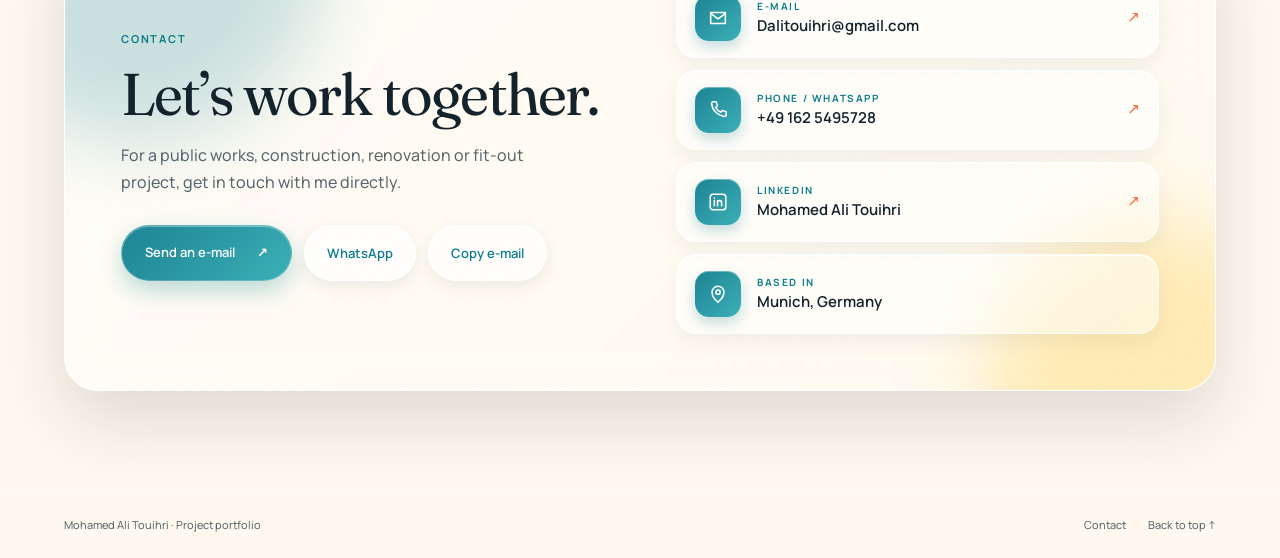
==== commit 74a86868: "Render projects and galleries from the API; phone-friendly viewer The page tags titles, descriptions" ====
--- a/public/index.html
+++ b/public/index.html
@@ -155,7 +155,16 @@
 html.js-motion .reveal,html.js-motion .reveal.gone-up{transform:none}.category-link:hover,.building-card:hover,.city-link:hover{translate:none}}
 </style><style id="sunny">::selection{background:var(--sun);color:var(--ink)}.category-number{color:var(--ochre)}.links a:hover{color:var(--blue)}.carousel-progress span{background:linear-gradient(90deg,var(--blue),var(--ochre))}</style><style id="viewer-swipe">#large{touch-action:pan-y pinch-zoom;user-select:none;-webkit-user-drag:none;will-change:transform}
 .swipe-hint{display:none;text-align:center;font:600 11px var(--sans);letter-spacing:.14em;text-transform:uppercase;color:rgba(255,255,255,.75);margin-top:8px}
-@media(hover:none) and (pointer:coarse){.swipe-hint{display:block}}</style></head><body><div class="sticky-navigation">
+@media(hover:none) and (pointer:coarse){.swipe-hint{display:block}}</style><style id="viewer-mobile">
+dialog{width:min(1000px,calc(100vw - 20px));max-width:none}
+dialog .modalbar{padding:10px 10px 10px 20px;gap:14px}dialog .modalbar p{font-size:13px;line-height:1.4;min-width:0;overflow:hidden;display:-webkit-box;-webkit-line-clamp:2;-webkit-box-orient:vertical}
+#close,#prev,#next{white-space:nowrap;flex:none}dialog .controls{padding:8px 10px}#count{font:700 12px var(--sans);letter-spacing:.08em;color:var(--muted)}
+@media(max-width:700px){
+dialog{width:calc(100vw - 16px)}dialog img{max-height:66vh;border-radius:16px}
+dialog .modalbar{border-radius:20px;padding:8px 8px 8px 16px;margin-bottom:8px}dialog .controls{border-radius:999px;margin-top:8px;padding:6px}
+#close,#prev,#next{width:46px;height:46px;padding:0;border-radius:50%;font-size:0;display:grid;place-items:center}
+#close::before,#prev::before,#next::before{font:600 19px/1 var(--sans);color:var(--ink)}#close::before{content:"✕"}#prev::before{content:"←"}#next::before{content:"→"}}
+</style></head><body><div class="sticky-navigation">
 <header><nav class="wrap nav" aria-label="Navigation principale"><a class="brand" href="#accueil"><span>Home</span>Mohamed Ali Touihri</a><div class="links"><a data-tab="travaux-publics" href="#travaux-publics">Travaux publics</a><a data-tab="construction-neuve" href="#construction-neuve">Construction</a><a data-tab="renovation-amenagement" href="#renovation-amenagement">Rénovation</a><a data-tab="industriel" href="#industriel">Industriel</a><a href="#apropos">À propos</a><a href="#contact">Contact</a></div></nav></header></div>
 <main><div class="hero" id="accueil"><div class="intro"><div class="eyebrow">Portfolio / Réalisations</div><h1>Du terrain<br>à l’ouvrage.</h1><p>Mohamed Ali Touihri</p><p>Mes réalisations en travaux publics, bâtiment, charpente métallique et aménagement industriel, réunies dans un même portfolio.</p><a class="cta" href="#categories">Explorer les catégories <span aria-hidden="true">↗</span></a></div><figure><img src="photos/12.jpg" alt="Vue aérienne d’un chantier de voirie et de drainage dans un quartier habité"><figcaption><span>BANDUNDU · RDC</span><span>Voirie & drainage</span></figcaption></figure></div>
 <section class="category-index" id="categories" aria-labelledby="categories-title"><div class="wrap">
@@ -172,13 +181,13 @@
 <a class="city-link" href="#bandundu"><span class="eyebrow">01 / République démocratique du Congo</span><h3>Bandundu</h3><p>Terrassements, drainage et chaussées en béton.</p><span class="category-action">Découvrir les 17 photographies <span aria-hidden="true">↗</span></span></a>
 <a class="city-link" href="#kinshasa"><span class="eyebrow">02 / République démocratique du Congo</span><h3>Kinshasa</h3><p>Les projets réalisés dans la capitale.</p><span class="category-action">Voir la rubrique <span aria-hidden="true">↗</span></span></a>
 </nav></div></section>
-<div class="city-group" id="bandundu" role="region" aria-labelledby="bandundu-title"><section><div class="wrap"><div class="sectionhead"><div><div class="eyebrow">Travaux publics / Bandundu · RDC</div><h3 class="city-title" id="bandundu-title">Bandundu</h3></div><p>17 photographies de chantier : de la préparation du terrain au bétonnage des ouvrages et des chaussées.</p></div><div class="construction-facts" style="margin-bottom:36px"><div><span>Lieu</span><strong>Bandundu, RDC</strong></div><div><span>Longueur totale</span><strong>8 km</strong></div><div><span>Voiries</span><strong>7</strong></div><div><span>Année</span><strong>2025–2026</strong></div></div><div class="cards">
+<div class="city-group" id="bandundu" role="region" aria-labelledby="bandundu-title"><section><div class="wrap"><div class="sectionhead"><div><div class="eyebrow">Travaux publics / Bandundu · RDC</div><h3 class="city-title" id="bandundu-title" data-cms-title="bandundu">Bandundu</h3></div><p data-cms-desc="bandundu">17 photographies de chantier : de la préparation du terrain au bétonnage des ouvrages et des chaussées.</p></div><div class="construction-facts" style="margin-bottom:36px"><div><span>Lieu</span><strong>Bandundu, RDC</strong></div><div><span>Longueur totale</span><strong>8 km</strong></div><div><span>Voiries</span><strong>7</strong></div><div><span>Année</span><strong>2025–2026</strong></div></div><div class="cards">
 <article class="card"><button class="image" data-open="7" aria-label="Agrandir la photo de compactage"><img loading="lazy" src="photos/7.jpg" alt="Compactage d’une plateforme de voirie par un rouleau"><span class="num">01</span></button><span class="tag">Terrassements / Voirie</span><p>Mise en forme de la plateforme, réglage des matériaux et compactage : les premières étapes visibles de la construction de la voie.</p></article>
 <article class="card"><button class="image" data-open="1" aria-label="Agrandir le ferraillage du caniveau"><img loading="lazy" src="photos/1.jpg" alt="Armatures du fond et des parois d’un caniveau avant bétonnage"><span class="num">02</span></button><span class="tag">Drainage / Béton armé</span><p>Préparation de la fouille, ferraillage, coffrage et bétonnage d’ouvrages linéaires de drainage en bordure de voirie.</p></article>
 <article class="card"><button class="image" data-open="5" aria-label="Agrandir la chaussée en béton"><img loading="lazy" src="photos/5.jpg" alt="Panneaux de chaussée en béton, avec armatures visibles avant coulage"><span class="num">03</span></button><span class="tag">Voirie / Bétonnage</span><p>Des panneaux armés à la mise en place du béton, une série de vues montrant la progression des travaux et la finition de surface.</p></article></div></div></section>
 
-<section id="galerie"><div class="wrap"><div class="sectionhead"><div><div class="eyebrow">Bandundu · RDC / Galerie</div><h3 class="subsection-title">Au plus près du terrain.</h3></div><p>Vues d’ensemble, phases d’exécution et détails. Cliquez sur une photographie pour l’explorer.</p></div><div class="filters" aria-label="Filtrer les photographies"><button data-filter="all" aria-pressed="true">Toutes les vues</button><button data-filter="voirie" aria-pressed="false">Voirie</button><button data-filter="drainage" aria-pressed="false">Drainage</button><button data-filter="ensemble" aria-pressed="false">Vues d’ensemble</button></div><div class="gallery" id="photos"></div><a class="back-categories" href="#travaux-publics">↑ Retour aux projets</a></div></section></div>
-<section class="city-empty" id="kinshasa" aria-labelledby="kinshasa-title"><div class="wrap"><div class="sectionhead"><div><div class="eyebrow">Travaux publics / Kinshasa · RDC</div><h3 class="city-title" id="kinshasa-title">Kinshasa</h3></div><p>Construction de six voiries à Kinshasa avec un système d’assainissement.</p></div><article id="voiries-kinshasa" aria-labelledby="voiries-title"><div class="sectionhead"><div><div class="eyebrow">Kinshasa · RDC / 2025</div><h4 class="subsection-title" id="voiries-title">Voiries et assainissement à Kinshasa</h4></div><p>Un projet de construction de 12 km de voiries répartis sur six axes, avec système d’assainissement.</p></div><div class="construction-facts"><div><span>Lieu</span><strong>Kinshasa, RDC</strong></div><div><span>Longueur totale</span><strong>12 km</strong></div><div><span>Voiries</span><strong>6</strong></div><div><span>Année</span><strong>2025</strong></div></div><div class="project-gallery-header"><h4>Photographies du projet</h4><span>29 photographies · Cliquez pour agrandir</span></div><div class="gallery construction-gallery" aria-label="Photographies des voiries de Kinshasa"><button type="button" class="construction-photo" data-voiries-open="0" aria-label="Agrandir la photographie des voiries de Kinshasa"><span class="construction-frame"><img loading="lazy" src="photos/voiries-kinshasa/1.jpg" alt="Voiries et assainissement, Kinshasa"></span></button>
+<section id="galerie"><div class="wrap"><div class="sectionhead"><div><div class="eyebrow">Bandundu · RDC / Galerie</div><h3 class="subsection-title">Au plus près du terrain.</h3></div><p>Vues d’ensemble, phases d’exécution et détails. Cliquez sur une photographie pour l’explorer.</p></div><div class="filters" aria-label="Filtrer les photographies"><button data-filter="all" aria-pressed="true">Toutes les vues</button><button data-filter="voirie" aria-pressed="false">Voirie</button><button data-filter="drainage" aria-pressed="false">Drainage</button><button data-filter="ensemble" aria-pressed="false">Vues d’ensemble</button></div><div class="gallery" id="photos" data-cms-gallery="bandundu"></div><a class="back-categories" href="#travaux-publics">↑ Retour aux projets</a></div></section></div>
+<section class="city-empty" id="kinshasa" aria-labelledby="kinshasa-title"><div class="wrap"><div class="sectionhead"><div><div class="eyebrow">Travaux publics / Kinshasa · RDC</div><h3 class="city-title" id="kinshasa-title">Kinshasa</h3></div><p>Construction de six voiries à Kinshasa avec un système d’assainissement.</p></div><article id="voiries-kinshasa" aria-labelledby="voiries-title"><div class="sectionhead"><div><div class="eyebrow">Kinshasa · RDC / 2025</div><h4 class="subsection-title" id="voiries-title" data-cms-title="voiries-kinshasa">Voiries et assainissement à Kinshasa</h4></div><p data-cms-desc="voiries-kinshasa">Un projet de construction de 12 km de voiries répartis sur six axes, avec système d’assainissement.</p></div><div class="construction-facts"><div><span>Lieu</span><strong>Kinshasa, RDC</strong></div><div><span>Longueur totale</span><strong>12 km</strong></div><div><span>Voiries</span><strong>6</strong></div><div><span>Année</span><strong>2025</strong></div></div><div class="project-gallery-header"><h4>Photographies du projet</h4><span data-cms-count="voiries-kinshasa">29 photographies · Cliquez pour agrandir</span></div><div class="gallery construction-gallery" aria-label="Photographies des voiries de Kinshasa" data-cms-gallery="voiries-kinshasa"><button type="button" class="construction-photo" data-voiries-open="0" aria-label="Agrandir la photographie des voiries de Kinshasa"><span class="construction-frame"><img loading="lazy" src="photos/voiries-kinshasa/1.jpg" alt="Voiries et assainissement, Kinshasa"></span></button>
 <button type="button" class="construction-photo" data-voiries-open="1" aria-label="Agrandir la photographie des voiries de Kinshasa"><span class="construction-frame"><img loading="lazy" src="photos/voiries-kinshasa/2.jpg" alt="Voiries et assainissement, Kinshasa"></span></button>
 <button type="button" class="construction-photo" data-voiries-open="2" aria-label="Agrandir la photographie des voiries de Kinshasa"><span class="construction-frame"><img loading="lazy" src="photos/voiries-kinshasa/3.jpg" alt="Voiries et assainissement, Kinshasa"></span></button>
 <button type="button" class="construction-photo" data-voiries-open="3" aria-label="Agrandir la photographie des voiries de Kinshasa"><span class="construction-frame"><img loading="lazy" src="photos/voiries-kinshasa/4.jpg" alt="Voiries et assainissement, Kinshasa"></span></button>
@@ -208,7 +217,7 @@
 <button type="button" class="construction-photo" data-voiries-open="27" aria-label="Agrandir la photographie des voiries de Kinshasa"><span class="construction-frame"><img loading="lazy" src="photos/voiries-kinshasa/28.jpg" alt="Voiries et assainissement, Kinshasa"></span></button>
 <button type="button" class="construction-photo" data-voiries-open="28" aria-label="Agrandir la photographie des voiries de Kinshasa"><span class="construction-frame"><img loading="lazy" src="photos/voiries-kinshasa/29.jpg" alt="Voiries et assainissement, Kinshasa"></span></button></div></article><a class="back-categories" href="#travaux-publics">↑ Retour aux projets</a></div></section>
 </div>
-<div id="construction-neuve" class="category-group category-panel" role="region" aria-labelledby="cn-title"><section class="building-category"><div class="wrap"><div class="sectionhead"><div><div class="eyebrow">Catégorie 02</div><h2 id="cn-title">Construction neuve</h2></div><p>Trois bâtiments neufs à Kinshasa, dont une école et un lycée.</p></div><div class="building-grid"><article class="building-card"><span class="category-number">01</span><h4>Construction R+1</h4><p>Avenue Province · Gombe, Kinshasa</p><div class="building-status"><span class="tag">2023 · 480 m² couverts</span><a class="category-action" href="#construction-projet-01">Découvrir le projet <span aria-hidden="true">↗</span></a></div></article><article class="building-card"><span class="category-number">02</span><h4>École Cité du savoir</h4><p>Construction d’une école R+1 à Kinshasa.</p><div class="building-status"><span class="tag">2024 · Kinshasa</span><a class="category-action" href="#ecole-cite-du-savoir">Découvrir le projet <span aria-hidden="true">↗</span></a></div></article><article class="building-card"><span class="category-number">03</span><h4>Lycée libanais de Kinshasa</h4><p>34 Avenue des Cliniques · Kinshasa, RDC</p><div class="building-status"><span class="tag">2023 · 788 m² · R+6</span><a class="category-action" href="#lycee-libanais-kinshasa">Découvrir le projet <span aria-hidden="true">↗</span></a></div></article></div><section class="construction-project-detail" id="construction-projet-01" aria-labelledby="construction01-title"><div class="sectionhead"><div><div class="eyebrow">Construction neuve / Projet 01</div><h3 class="subsection-title" id="construction01-title">Bâtiment R+1 à Kinshasa</h3></div><p>Un projet de construction présenté à travers ses étapes, dans l’ordre des dates disponibles des photographies.</p></div><div class="construction-facts"><div><span>Localisation</span><strong>Avenue Province, Gombe<br>Kinshasa, RDC</strong></div><div><span>Année</span><strong>2023</strong></div><div><span>Surface couverte</span><strong>480 m²</strong></div><div><span>Type</span><strong>Bâtiment R+1</strong></div></div><div class="project-gallery-header"><h4>Le projet en images</h4><span>42 vues · Cliquez pour agrandir</span></div><div class="construction-filters" role="group" aria-label="Filtrer les vues du projet"><button type="button" data-construction-filter="all" aria-pressed="true">Toutes les vues</button><button type="button" data-construction-filter="Structure et façades" aria-pressed="false">Structure et façades</button><button type="button" data-construction-filter="Étanchéité" aria-pressed="false">Étanchéité</button><button type="button" data-construction-filter="Installations et finitions" aria-pressed="false">Installations et finitions</button><button type="button" data-construction-filter="Perspective architecturale" aria-pressed="false">Perspective architecturale</button></div><div class="gallery construction-gallery"><button type="button" class="construction-photo" data-construction-open="0" data-construction-group="Perspective architecturale" aria-label="Agrandir : Perspective architecturale — Projet 01, Kinshasa"><span class="construction-frame"><img loading="lazy" src="photos/construction-01/8.jpg" alt="Perspective architecturale — Projet 01, Kinshasa"></span></button>
+<div id="construction-neuve" class="category-group category-panel" role="region" aria-labelledby="cn-title"><section class="building-category"><div class="wrap"><div class="sectionhead"><div><div class="eyebrow">Catégorie 02</div><h2 id="cn-title">Construction neuve</h2></div><p>Trois bâtiments neufs à Kinshasa, dont une école et un lycée.</p></div><div class="building-grid"><article class="building-card"><span class="category-number">01</span><h4>Construction R+1</h4><p>Avenue Province · Gombe, Kinshasa</p><div class="building-status"><span class="tag">2023 · 480 m² couverts</span><a class="category-action" href="#construction-projet-01">Découvrir le projet <span aria-hidden="true">↗</span></a></div></article><article class="building-card"><span class="category-number">02</span><h4>École Cité du savoir</h4><p>Construction d’une école R+1 à Kinshasa.</p><div class="building-status"><span class="tag">2024 · Kinshasa</span><a class="category-action" href="#ecole-cite-du-savoir">Découvrir le projet <span aria-hidden="true">↗</span></a></div></article><article class="building-card"><span class="category-number">03</span><h4>Lycée libanais de Kinshasa</h4><p>34 Avenue des Cliniques · Kinshasa, RDC</p><div class="building-status"><span class="tag">2023 · 788 m² · R+6</span><a class="category-action" href="#lycee-libanais-kinshasa">Découvrir le projet <span aria-hidden="true">↗</span></a></div></article></div><section class="construction-project-detail" id="construction-projet-01" aria-labelledby="construction01-title"><div class="sectionhead"><div><div class="eyebrow">Construction neuve / Projet 01</div><h3 class="subsection-title" id="construction01-title" data-cms-title="construction-projet-01">Bâtiment R+1 à Kinshasa</h3></div><p data-cms-desc="construction-projet-01">Un projet de construction présenté à travers ses étapes, dans l’ordre des dates disponibles des photographies.</p></div><div class="construction-facts"><div><span>Localisation</span><strong>Avenue Province, Gombe<br>Kinshasa, RDC</strong></div><div><span>Année</span><strong>2023</strong></div><div><span>Surface couverte</span><strong>480 m²</strong></div><div><span>Type</span><strong>Bâtiment R+1</strong></div></div><div class="project-gallery-header"><h4>Le projet en images</h4><span data-cms-count="construction-projet-01">42 vues · Cliquez pour agrandir</span></div><div class="construction-filters" role="group" aria-label="Filtrer les vues du projet"><button type="button" data-construction-filter="all" aria-pressed="true">Toutes les vues</button><button type="button" data-construction-filter="Structure et façades" aria-pressed="false">Structure et façades</button><button type="button" data-construction-filter="Étanchéité" aria-pressed="false">Étanchéité</button><button type="button" data-construction-filter="Installations et finitions" aria-pressed="false">Installations et finitions</button><button type="button" data-construction-filter="Perspective architecturale" aria-pressed="false">Perspective architecturale</button></div><div class="gallery construction-gallery" data-cms-gallery="construction-projet-01"><button type="button" class="construction-photo" data-construction-open="0" data-construction-group="Perspective architecturale" aria-label="Agrandir : Perspective architecturale — Projet 01, Kinshasa"><span class="construction-frame"><img loading="lazy" src="photos/construction-01/8.jpg" alt="Perspective architecturale — Projet 01, Kinshasa"></span></button>
 <button type="button" class="construction-photo" data-construction-open="1" data-construction-group="Structure et façades" aria-label="Agrandir : Structure et façades — Projet 01, Kinshasa"><span class="construction-frame"><img loading="lazy" src="photos/construction-01/6.jpg" alt="Structure et façades — Projet 01, Kinshasa"></span></button>
 <button type="button" class="construction-photo" data-construction-open="2" data-construction-group="Structure et façades" aria-label="Agrandir : Structure et façades — Projet 01, Kinshasa"><span class="construction-frame"><img loading="lazy" src="photos/construction-01/32.jpg" alt="Structure et façades — Projet 01, Kinshasa"></span></button>
 <button type="button" class="construction-photo" data-construction-open="3" data-construction-group="Structure et façades" aria-label="Agrandir : Structure et façades — Projet 01, Kinshasa"><span class="construction-frame"><img loading="lazy" src="photos/construction-01/24.jpg" alt="Structure et façades — Projet 01, Kinshasa"></span></button>
@@ -249,7 +258,7 @@
 <button type="button" class="construction-photo" data-construction-open="38" data-construction-group="Installations et finitions" aria-label="Agrandir : Installations et finitions — Projet 01, Kinshasa"><span class="construction-frame"><img loading="lazy" src="photos/construction-01/20.jpg" alt="Installations et finitions — Projet 01, Kinshasa"></span></button>
 <button type="button" class="construction-photo" data-construction-open="39" data-construction-group="Installations et finitions" aria-label="Agrandir : Installations et finitions — Projet 01, Kinshasa"><span class="construction-frame"><img loading="lazy" src="photos/construction-01/21.jpg" alt="Installations et finitions — Projet 01, Kinshasa"></span></button>
 <button type="button" class="construction-photo" data-construction-open="40" data-construction-group="Installations et finitions" aria-label="Agrandir : Installations et finitions — Projet 01, Kinshasa"><span class="construction-frame"><img loading="lazy" src="photos/construction-01/22.jpg" alt="Installations et finitions — Projet 01, Kinshasa"></span></button>
-<button type="button" class="construction-photo" data-construction-open="41" data-construction-group="Installations et finitions" aria-label="Agrandir : Installations et finitions — Projet 01, Kinshasa"><span class="construction-frame"><img loading="lazy" src="photos/construction-01/23.jpg" alt="Installations et finitions — Projet 01, Kinshasa"></span></button></div><a class="back-categories" href="#construction-neuve">↑ Retour aux projets</a></section><section class="construction-project-detail" id="ecole-cite-du-savoir" aria-labelledby="ecole-title"><div class="sectionhead"><div><div class="eyebrow">Bâtiment / Construction neuve · Projet 02</div><h3 class="subsection-title" id="ecole-title">École Cité du savoir</h3></div><p>Construction d’une école R+1 au Bon Marché, à Kinshasa, en 2024. Le bâtiment comprend également des bureaux administratifs et une bibliothèque.</p></div><div class="construction-facts"><div><span>Lieu</span><strong>Bon Marché, Kinshasa, RDC</strong></div><div><span>Surface couverte</span><strong>1 376,6 m²</strong></div><div><span>Espace de jeux</span><strong>253 m²</strong></div><div><span>Programme</span><strong>26 classes · 1 laboratoire scientifique</strong></div></div><div class="sectionhead"><div><div class="eyebrow">Galerie du projet</div><h4>Photographies</h4></div><p>27 photographies · Cliquez pour agrandir</p></div><div class="gallery construction-gallery" aria-label="Photographies de l’École Cité du savoir"><button type="button" class="construction-photo" data-ecole-open="0" aria-label="Agrandir la photographie de l’École Cité du savoir"><span class="construction-frame"><img loading="lazy" src="photos/ecole-cite-du-savoir/1.jpg" alt="École Cité du savoir, Kinshasa"></span></button>
+<button type="button" class="construction-photo" data-construction-open="41" data-construction-group="Installations et finitions" aria-label="Agrandir : Installations et finitions — Projet 01, Kinshasa"><span class="construction-frame"><img loading="lazy" src="photos/construction-01/23.jpg" alt="Installations et finitions — Projet 01, Kinshasa"></span></button></div><a class="back-categories" href="#construction-neuve">↑ Retour aux projets</a></section><section class="construction-project-detail" id="ecole-cite-du-savoir" aria-labelledby="ecole-title"><div class="sectionhead"><div><div class="eyebrow">Bâtiment / Construction neuve · Projet 02</div><h3 class="subsection-title" id="ecole-title" data-cms-title="ecole-cite-du-savoir">École Cité du savoir</h3></div><p data-cms-desc="ecole-cite-du-savoir">Construction d’une école R+1 au Bon Marché, à Kinshasa, en 2024. Le bâtiment comprend également des bureaux administratifs et une bibliothèque.</p></div><div class="construction-facts"><div><span>Lieu</span><strong>Bon Marché, Kinshasa, RDC</strong></div><div><span>Surface couverte</span><strong>1 376,6 m²</strong></div><div><span>Espace de jeux</span><strong>253 m²</strong></div><div><span>Programme</span><strong>26 classes · 1 laboratoire scientifique</strong></div></div><div class="sectionhead"><div><div class="eyebrow">Galerie du projet</div><h4>Photographies</h4></div><p>27 photographies · Cliquez pour agrandir</p></div><div class="gallery construction-gallery" aria-label="Photographies de l’École Cité du savoir" data-cms-gallery="ecole-cite-du-savoir"><button type="button" class="construction-photo" data-ecole-open="0" aria-label="Agrandir la photographie de l’École Cité du savoir"><span class="construction-frame"><img loading="lazy" src="photos/ecole-cite-du-savoir/1.jpg" alt="École Cité du savoir, Kinshasa"></span></button>
 <button type="button" class="construction-photo" data-ecole-open="1" aria-label="Agrandir la photographie de l’École Cité du savoir"><span class="construction-frame"><img loading="lazy" src="photos/ecole-cite-du-savoir/2.jpg" alt="École Cité du savoir, Kinshasa"></span></button>
 <button type="button" class="construction-photo" data-ecole-open="2" aria-label="Agrandir la photographie de l’École Cité du savoir"><span class="construction-frame"><img loading="lazy" src="photos/ecole-cite-du-savoir/4.jpg" alt="École Cité du savoir, Kinshasa"></span></button>
 <button type="button" class="construction-photo" data-ecole-open="3" aria-label="Agrandir la photographie de l’École Cité du savoir"><span class="construction-frame"><img loading="lazy" src="photos/ecole-cite-du-savoir/5.jpg" alt="École Cité du savoir, Kinshasa"></span></button>
@@ -275,14 +284,14 @@
 <button type="button" class="construction-photo" data-ecole-open="23" aria-label="Agrandir la photographie de l’École Cité du savoir"><span class="construction-frame"><img loading="lazy" src="photos/ecole-cite-du-savoir/25.jpg" alt="École Cité du savoir, Kinshasa"></span></button>
 <button type="button" class="construction-photo" data-ecole-open="24" aria-label="Agrandir la photographie de l’École Cité du savoir"><span class="construction-frame"><img loading="lazy" src="photos/ecole-cite-du-savoir/26.jpg" alt="École Cité du savoir, Kinshasa"></span></button>
 <button type="button" class="construction-photo" data-ecole-open="25" aria-label="Agrandir la photographie de l’École Cité du savoir"><span class="construction-frame"><img loading="lazy" src="photos/ecole-cite-du-savoir/28.jpg" alt="École Cité du savoir, Kinshasa"></span></button>
-<button type="button" class="construction-photo" data-ecole-open="26" aria-label="Agrandir la photographie de l’École Cité du savoir"><span class="construction-frame"><img loading="lazy" src="photos/ecole-cite-du-savoir/27.jpg" alt="École Cité du savoir, Kinshasa"></span></button></div><a class="back-categories" href="#construction-neuve">↑ Retour aux projets</a></section><section class="construction-project-detail" id="lycee-libanais-kinshasa" aria-labelledby="lycee-title"><div class="sectionhead"><div><div class="eyebrow">Bâtiment / Construction neuve · Projet 03</div><h3 class="subsection-title" id="lycee-title">Lycée libanais de Kinshasa</h3></div><p>Bâtiment R+6 à usage scolaire, médical et résidentiel.</p></div><div class="construction-facts"><div><span>Adresse</span><strong>34 Avenue des Cliniques<br>Kinshasa, Congo-Kinshasa — RDC</strong></div><div><span>Année</span><strong>2023</strong></div><div><span>Surface</span><strong>788 m²</strong></div><div><span>Type</span><strong>Bâtiment R+6</strong></div></div><div class="sectionhead"><div><div class="eyebrow">Répartition des étages</div><h4>Programme du bâtiment</h4></div><p>Sept niveaux accueillent les espaces scolaires, un cabinet médical et des logements résidentiels.</p></div><div class="construction-facts construction-floor-facts"><div><span>Rez-de-chaussée</span><strong>Aire de jeux</strong></div><div><span>1er étage</span><strong>Parking</strong></div><div><span>2e étage</span><strong>Classes de maternelle</strong></div><div><span>3e étage</span><strong>Classes d’école primaire</strong></div><div><span>4e étage</span><strong>Cabinet médical de l’école</strong></div><div><span>5e étage</span><strong>11 appartements résidentiels</strong></div><div><span>6e étage</span><strong>11 appartements résidentiels</strong></div></div><div class="project-gallery-header"><h4>Le projet en images</h4><span>49 photographies · Cliquez pour agrandir</span></div><div class="gallery construction-gallery" aria-label="Galerie photo du Lycée libanais de Kinshasa"><button type="button" class="construction-photo" data-lycee-open="0" aria-label="Agrandir la photographie du Lycée libanais de Kinshasa"><span class="construction-frame"><img loading="lazy" decoding="async" src="photos/lycee-libanais/1.jpg" alt="Photographie du Lycée libanais de Kinshasa"></span></button><button type="button" class="construction-photo" data-lycee-open="1" aria-label="Agrandir la photographie du Lycée libanais de Kinshasa"><span class="construction-frame"><img loading="lazy" decoding="async" src="photos/lycee-libanais/2.jpg" alt="Photographie du Lycée libanais de Kinshasa"></span></button><button type="button" class="construction-photo" data-lycee-open="2" aria-label="Agrandir la photographie du Lycée libanais de Kinshasa"><span class="construction-frame"><img loading="lazy" decoding="async" src="photos/lycee-libanais/20230727_093418.jpg" alt="Photographie du Lycée libanais de Kinshasa"></span></button><button type="button" class="construction-photo" data-lycee-open="3" aria-label="Agrandir la photographie du Lycée libanais de Kinshasa"><span class="construction-frame"><img loading="lazy" decoding="async" src="photos/lycee-libanais/4.jpg" alt="Photographie du Lycée libanais de Kinshasa"></span></button><button type="button" class="construction-photo" data-lycee-open="4" aria-label="Agrandir la photographie du Lycée libanais de Kinshasa"><span class="construction-frame"><img loading="lazy" decoding="async" src="photos/lycee-libanais/7.jpg" alt="Photographie du Lycée libanais de Kinshasa"></span></button><button type="button" class="construction-photo" data-lycee-open="5" aria-label="Agrandir la photographie du Lycée libanais de Kinshasa"><span class="construction-frame"><img loading="lazy" decoding="async" src="photos/lycee-libanais/7%20(2).jpg" alt="Photographie du Lycée libanais de Kinshasa"></span></button><button type="button" class="construction-photo" data-lycee-open="6" aria-label="Agrandir la photographie du Lycée libanais de Kinshasa"><span class="construction-frame"><img loading="lazy" decoding="async" src="photos/lycee-libanais/5.jpg" alt="Photographie du Lycée libanais de Kinshasa"></span></button><button type="button" class="construction-photo" data-lycee-open="7" aria-label="Agrandir la photographie du Lycée libanais de Kinshasa"><span class="construction-frame"><img loading="lazy" decoding="async" src="photos/lycee-libanais/11.jpg" alt="Photographie du Lycée libanais de Kinshasa"></span></button><button type="button" class="construction-photo" data-lycee-open="8" aria-label="Agrandir la photographie du Lycée libanais de Kinshasa"><span class="construction-frame"><img loading="lazy" decoding="async" src="photos/lycee-libanais/20230718_180025.jpg" alt="Photographie du Lycée libanais de Kinshasa"></span></button><button type="button" class="construction-photo" data-lycee-open="9" aria-label="Agrandir la photographie du Lycée libanais de Kinshasa"><span class="construction-frame"><img loading="lazy" decoding="async" src="photos/lycee-libanais/20230807_152906.jpg" alt="Photographie du Lycée libanais de Kinshasa"></span></button><button type="button" class="construction-photo" data-lycee-open="10" aria-label="Agrandir la photographie du Lycée libanais de Kinshasa"><span class="construction-frame"><img loading="lazy" decoding="async" src="photos/lycee-libanais/20230808_191205.jpg" alt="Photographie du Lycée libanais de Kinshasa"></span></button><button type="button" class="construction-photo" data-lycee-open="11" aria-label="Agrandir la photographie du Lycée libanais de Kinshasa"><span class="construction-frame"><img loading="lazy" decoding="async" src="photos/lycee-libanais/20230813_212132.jpg" alt="Photographie du Lycée libanais de Kinshasa"></span></button><button type="button" class="construction-photo" data-lycee-open="12" aria-label="Agrandir la photographie du Lycée libanais de Kinshasa"><span class="construction-frame"><img loading="lazy" decoding="async" src="photos/lycee-libanais/20230814_110224.jpg" alt="Photographie du Lycée libanais de Kinshasa"></span></button><button type="button" class="construction-photo" data-lycee-open="13" aria-label="Agrandir la photographie du Lycée libanais de Kinshasa"><span class="construction-frame"><img loading="lazy" decoding="async" src="photos/lycee-libanais/20230814_110914.jpg" alt="Photographie du Lycée libanais de Kinshasa"></span></button><button type="button" class="construction-photo" data-lycee-open="14" aria-label="Agrandir la photographie du Lycée libanais de Kinshasa"><span class="construction-frame"><img loading="lazy" decoding="async" src="photos/lycee-libanais/20230814_111101.jpg" alt="Photographie du Lycée libanais de Kinshasa"></span></button><button type="button" class="construction-photo" data-lycee-open="15" aria-label="Agrandir la photographie du Lycée libanais de Kinshasa"><span class="construction-frame"><img loading="lazy" decoding="async" src="photos/lycee-libanais/20230814_111545.jpg" alt="Photographie du Lycée libanais de Kinshasa"></span></button><button type="button" class="construction-photo" data-lycee-open="16" aria-label="Agrandir la photographie du Lycée libanais de Kinshasa"><span class="construction-frame"><img loading="lazy" decoding="async" src="photos/lycee-libanais/20230814_111640.jpg" alt="Photographie du Lycée libanais de Kinshasa"></span></button><button type="button" class="construction-photo" data-lycee-open="17" aria-label="Agrandir la photographie du Lycée libanais de Kinshasa"><span class="construction-frame"><img loading="lazy" decoding="async" src="photos/lycee-libanais/20230814_111712.jpg" alt="Photographie du Lycée libanais de Kinshasa"></span></button><button type="button" class="construction-photo" data-lycee-open="18" aria-label="Agrandir la photographie du Lycée libanais de Kinshasa"><span class="construction-frame"><img loading="lazy" decoding="async" src="photos/lycee-libanais/20230814_112334.jpg" alt="Photographie du Lycée libanais de Kinshasa"></span></button><button type="button" class="construction-photo" data-lycee-open="19" aria-label="Agrandir la photographie du Lycée libanais de Kinshasa"><span class="construction-frame"><img loading="lazy" decoding="async" src="photos/lycee-libanais/20230824_171633.jpg" alt="Photographie du Lycée libanais de Kinshasa"></span></button><button type="button" class="construction-photo" data-lycee-open="20" aria-label="Agrandir la photographie du Lycée libanais de Kinshasa"><span class="construction-frame"><img loading="lazy" decoding="async" src="photos/lycee-libanais/20230909_150855.jpg" alt="Photographie du Lycée libanais de Kinshasa"></span></button><button type="button" class="construction-photo" data-lycee-open="21" aria-label="Agrandir la photographie du Lycée libanais de Kinshasa"><span class="construction-frame"><img loading="lazy" decoding="async" src="photos/lycee-libanais/20230930_151327.jpg" alt="Photographie du Lycée libanais de Kinshasa"></span></button><button type="button" class="construction-photo" data-lycee-open="22" aria-label="Agrandir la photographie du Lycée libanais de Kinshasa"><span class="construction-frame"><img loading="lazy" decoding="async" src="photos/lycee-libanais/20230921_000524.jpg" alt="Photographie du Lycée libanais de Kinshasa"></span></button><button type="button" class="construction-photo" data-lycee-open="23" aria-label="Agrandir la photographie du Lycée libanais de Kinshasa"><span class="construction-frame"><img loading="lazy" decoding="async" src="photos/lycee-libanais/20231013_000316.jpg" alt="Photographie du Lycée libanais de Kinshasa"></span></button><button type="button" class="construction-photo" data-lycee-open="24" aria-label="Agrandir la photographie du Lycée libanais de Kinshasa"><span class="construction-frame"><img loading="lazy" decoding="async" src="photos/lycee-libanais/20231013_000330.jpg" alt="Photographie du Lycée libanais de Kinshasa"></span></button><button type="button" class="construction-photo" data-lycee-open="25" aria-label="Agrandir la photographie du Lycée libanais de Kinshasa"><span class="construction-frame"><img loading="lazy" decoding="async" src="photos/lycee-libanais/20231015_104702.jpg" alt="Photographie du Lycée libanais de Kinshasa"></span></button><button type="button" class="construction-photo" data-lycee-open="26" aria-label="Agrandir la photographie du Lycée libanais de Kinshasa"><span class="construction-frame"><img loading="lazy" decoding="async" src="photos/lycee-libanais/20231020_203541.jpg" alt="Photographie du Lycée libanais de Kinshasa"></span></button><button type="button" class="construction-photo" data-lycee-open="27" aria-label="Agrandir la photographie du Lycée libanais de Kinshasa"><span class="construction-frame"><img loading="lazy" decoding="async" src="photos/lycee-libanais/20231022_182030.jpg" alt="Photographie du Lycée libanais de Kinshasa"></span></button><button type="button" class="construction-photo" data-lycee-open="28" aria-label="Agrandir la photographie du Lycée libanais de Kinshasa"><span class="construction-frame"><img loading="lazy" decoding="async" src="photos/lycee-libanais/20231024_210721.jpg" alt="Photographie du Lycée libanais de Kinshasa"></span></button><button type="button" class="construction-photo" data-lycee-open="29" aria-label="Agrandir la photographie du Lycée libanais de Kinshasa"><span class="construction-frame"><img loading="lazy" decoding="async" src="photos/lycee-libanais/20231031_205729.jpg" alt="Photographie du Lycée libanais de Kinshasa"></span></button><button type="button" class="construction-photo" data-lycee-open="30" aria-label="Agrandir la photographie du Lycée libanais de Kinshasa"><span class="construction-frame"><img loading="lazy" decoding="async" src="photos/lycee-libanais/20231103_205552.jpg" alt="Photographie du Lycée libanais de Kinshasa"></span></button><button type="button" class="construction-photo" data-lycee-open="31" aria-label="Agrandir la photographie du Lycée libanais de Kinshasa"><span class="construction-frame"><img loading="lazy" decoding="async" src="photos/lycee-libanais/20231118_164612.jpg" alt="Photographie du Lycée libanais de Kinshasa"></span></button><button type="button" class="construction-photo" data-lycee-open="32" aria-label="Agrandir la photographie du Lycée libanais de Kinshasa"><span class="construction-frame"><img loading="lazy" decoding="async" src="photos/lycee-libanais/20231126_142643.jpg" alt="Photographie du Lycée libanais de Kinshasa"></span></button><button type="button" class="construction-photo" data-lycee-open="33" aria-label="Agrandir la photographie du Lycée libanais de Kinshasa"><span class="construction-frame"><img loading="lazy" decoding="async" src="photos/lycee-libanais/20231118_162649.jpg" alt="Photographie du Lycée libanais de Kinshasa"></span></button><button type="button" class="construction-photo" data-lycee-open="34" aria-label="Agrandir la photographie du Lycée libanais de Kinshasa"><span class="construction-frame"><img loading="lazy" decoding="async" src="photos/lycee-libanais/20231126_160915.jpg" alt="Photographie du Lycée libanais de Kinshasa"></span></button><button type="button" class="construction-photo" data-lycee-open="35" aria-label="Agrandir la photographie du Lycée libanais de Kinshasa"><span class="construction-frame"><img loading="lazy" decoding="async" src="photos/lycee-libanais/20231031_210058.jpg" alt="Photographie du Lycée libanais de Kinshasa"></span></button><button type="button" class="construction-photo" data-lycee-open="36" aria-label="Agrandir la photographie du Lycée libanais de Kinshasa"><span class="construction-frame"><img loading="lazy" decoding="async" src="photos/lycee-libanais/20231024_210726.jpg" alt="Photographie du Lycée libanais de Kinshasa"></span></button><button type="button" class="construction-photo" data-lycee-open="37" aria-label="Agrandir la photographie du Lycée libanais de Kinshasa"><span class="construction-frame"><img loading="lazy" decoding="async" src="photos/lycee-libanais/20231007_212140.jpg" alt="Photographie du Lycée libanais de Kinshasa"></span></button><button type="button" class="construction-photo" data-lycee-open="38" aria-label="Agrandir la photographie du Lycée libanais de Kinshasa"><span class="construction-frame"><img loading="lazy" decoding="async" src="photos/lycee-libanais/20230903_090955.jpg" alt="Photographie du Lycée libanais de Kinshasa"></span></button><button type="button" class="construction-photo" data-lycee-open="39" aria-label="Agrandir la photographie du Lycée libanais de Kinshasa"><span class="construction-frame"><img loading="lazy" decoding="async" src="photos/lycee-libanais/20230901_204119.jpg" alt="Photographie du Lycée libanais de Kinshasa"></span></button><button type="button" class="construction-photo" data-lycee-open="40" aria-label="Agrandir la photographie du Lycée libanais de Kinshasa"><span class="construction-frame"><img loading="lazy" decoding="async" src="photos/lycee-libanais/20230920_203000.jpg" alt="Photographie du Lycée libanais de Kinshasa"></span></button><button type="button" class="construction-photo" data-lycee-open="41" aria-label="Agrandir la photographie du Lycée libanais de Kinshasa"><span class="construction-frame"><img loading="lazy" decoding="async" src="photos/lycee-libanais/20230919_094313.jpg" alt="Photographie du Lycée libanais de Kinshasa"></span></button><button type="button" class="construction-photo" data-lycee-open="42" aria-label="Agrandir la photographie du Lycée libanais de Kinshasa"><span class="construction-frame"><img loading="lazy" decoding="async" src="photos/lycee-libanais/20230923_163232.jpg" alt="Photographie du Lycée libanais de Kinshasa"></span></button><button type="button" class="construction-photo" data-lycee-open="43" aria-label="Agrandir la photographie du Lycée libanais de Kinshasa"><span class="construction-frame"><img loading="lazy" decoding="async" src="photos/lycee-libanais/20231007_212138.jpg" alt="Photographie du Lycée libanais de Kinshasa"></span></button><button type="button" class="construction-photo" data-lycee-open="44" aria-label="Agrandir la photographie du Lycée libanais de Kinshasa"><span class="construction-frame"><img loading="lazy" decoding="async" src="photos/lycee-libanais/20230812_144025.jpg" alt="Photographie du Lycée libanais de Kinshasa"></span></button><button type="button" class="construction-photo" data-lycee-open="45" aria-label="Agrandir la photographie du Lycée libanais de Kinshasa"><span class="construction-frame"><img loading="lazy" decoding="async" src="photos/lycee-libanais/20231017_163332.jpg" alt="Photographie du Lycée libanais de Kinshasa"></span></button><button type="button" class="construction-photo" data-lycee-open="46" aria-label="Agrandir la photographie du Lycée libanais de Kinshasa"><span class="construction-frame"><img loading="lazy" decoding="async" src="photos/lycee-libanais/20231020_203326.jpg" alt="Photographie du Lycée libanais de Kinshasa"></span></button><button type="button" class="construction-photo" data-lycee-open="47" aria-label="Agrandir la photographie du Lycée libanais de Kinshasa"><span class="construction-frame"><img loading="lazy" decoding="async" src="photos/lycee-libanais/20231018_180443.jpg" alt="Photographie du Lycée libanais de Kinshasa"></span></button><button type="button" class="construction-photo" data-lycee-open="48" aria-label="Agrandir la photographie du Lycée libanais de Kinshasa"><span class="construction-frame"><img loading="lazy" decoding="async" src="photos/lycee-libanais/20231020_203525.jpg" alt="Photographie du Lycée libanais de Kinshasa"></span></button></div><a class="back-categories" href="#construction-neuve">↑ Retour aux projets</a></section></div></section></div>
+<button type="button" class="construction-photo" data-ecole-open="26" aria-label="Agrandir la photographie de l’École Cité du savoir"><span class="construction-frame"><img loading="lazy" src="photos/ecole-cite-du-savoir/27.jpg" alt="École Cité du savoir, Kinshasa"></span></button></div><a class="back-categories" href="#construction-neuve">↑ Retour aux projets</a></section><section class="construction-project-detail" id="lycee-libanais-kinshasa" aria-labelledby="lycee-title"><div class="sectionhead"><div><div class="eyebrow">Bâtiment / Construction neuve · Projet 03</div><h3 class="subsection-title" id="lycee-title" data-cms-title="lycee-libanais-kinshasa">Lycée libanais de Kinshasa</h3></div><p data-cms-desc="lycee-libanais-kinshasa">Bâtiment R+6 à usage scolaire, médical et résidentiel.</p></div><div class="construction-facts"><div><span>Adresse</span><strong>34 Avenue des Cliniques<br>Kinshasa, Congo-Kinshasa — RDC</strong></div><div><span>Année</span><strong>2023</strong></div><div><span>Surface</span><strong>788 m²</strong></div><div><span>Type</span><strong>Bâtiment R+6</strong></div></div><div class="sectionhead"><div><div class="eyebrow">Répartition des étages</div><h4>Programme du bâtiment</h4></div><p>Sept niveaux accueillent les espaces scolaires, un cabinet médical et des logements résidentiels.</p></div><div class="construction-facts construction-floor-facts"><div><span>Rez-de-chaussée</span><strong>Aire de jeux</strong></div><div><span>1er étage</span><strong>Parking</strong></div><div><span>2e étage</span><strong>Classes de maternelle</strong></div><div><span>3e étage</span><strong>Classes d’école primaire</strong></div><div><span>4e étage</span><strong>Cabinet médical de l’école</strong></div><div><span>5e étage</span><strong>11 appartements résidentiels</strong></div><div><span>6e étage</span><strong>11 appartements résidentiels</strong></div></div><div class="project-gallery-header"><h4>Le projet en images</h4><span data-cms-count="lycee-libanais-kinshasa">49 photographies · Cliquez pour agrandir</span></div><div class="gallery construction-gallery" aria-label="Galerie photo du Lycée libanais de Kinshasa" data-cms-gallery="lycee-libanais-kinshasa"><button type="button" class="construction-photo" data-lycee-open="0" aria-label="Agrandir la photographie du Lycée libanais de Kinshasa"><span class="construction-frame"><img loading="lazy" decoding="async" src="photos/lycee-libanais/1.jpg" alt="Photographie du Lycée libanais de Kinshasa"></span></button><button type="button" class="construction-photo" data-lycee-open="1" aria-label="Agrandir la photographie du Lycée libanais de Kinshasa"><span class="construction-frame"><img loading="lazy" decoding="async" src="photos/lycee-libanais/2.jpg" alt="Photographie du Lycée libanais de Kinshasa"></span></button><button type="button" class="construction-photo" data-lycee-open="2" aria-label="Agrandir la photographie du Lycée libanais de Kinshasa"><span class="construction-frame"><img loading="lazy" decoding="async" src="photos/lycee-libanais/20230727_093418.jpg" alt="Photographie du Lycée libanais de Kinshasa"></span></button><button type="button" class="construction-photo" data-lycee-open="3" aria-label="Agrandir la photographie du Lycée libanais de Kinshasa"><span class="construction-frame"><img loading="lazy" decoding="async" src="photos/lycee-libanais/4.jpg" alt="Photographie du Lycée libanais de Kinshasa"></span></button><button type="button" class="construction-photo" data-lycee-open="4" aria-label="Agrandir la photographie du Lycée libanais de Kinshasa"><span class="construction-frame"><img loading="lazy" decoding="async" src="photos/lycee-libanais/7.jpg" alt="Photographie du Lycée libanais de Kinshasa"></span></button><button type="button" class="construction-photo" data-lycee-open="5" aria-label="Agrandir la photographie du Lycée libanais de Kinshasa"><span class="construction-frame"><img loading="lazy" decoding="async" src="photos/lycee-libanais/7%20(2).jpg" alt="Photographie du Lycée libanais de Kinshasa"></span></button><button type="button" class="construction-photo" data-lycee-open="6" aria-label="Agrandir la photographie du Lycée libanais de Kinshasa"><span class="construction-frame"><img loading="lazy" decoding="async" src="photos/lycee-libanais/5.jpg" alt="Photographie du Lycée libanais de Kinshasa"></span></button><button type="button" class="construction-photo" data-lycee-open="7" aria-label="Agrandir la photographie du Lycée libanais de Kinshasa"><span class="construction-frame"><img loading="lazy" decoding="async" src="photos/lycee-libanais/11.jpg" alt="Photographie du Lycée libanais de Kinshasa"></span></button><button type="button" class="construction-photo" data-lycee-open="8" aria-label="Agrandir la photographie du Lycée libanais de Kinshasa"><span class="construction-frame"><img loading="lazy" decoding="async" src="photos/lycee-libanais/20230718_180025.jpg" alt="Photographie du Lycée libanais de Kinshasa"></span></button><button type="button" class="construction-photo" data-lycee-open="9" aria-label="Agrandir la photographie du Lycée libanais de Kinshasa"><span class="construction-frame"><img loading="lazy" decoding="async" src="photos/lycee-libanais/20230807_152906.jpg" alt="Photographie du Lycée libanais de Kinshasa"></span></button><button type="button" class="construction-photo" data-lycee-open="10" aria-label="Agrandir la photographie du Lycée libanais de Kinshasa"><span class="construction-frame"><img loading="lazy" decoding="async" src="photos/lycee-libanais/20230808_191205.jpg" alt="Photographie du Lycée libanais de Kinshasa"></span></button><button type="button" class="construction-photo" data-lycee-open="11" aria-label="Agrandir la photographie du Lycée libanais de Kinshasa"><span class="construction-frame"><img loading="lazy" decoding="async" src="photos/lycee-libanais/20230813_212132.jpg" alt="Photographie du Lycée libanais de Kinshasa"></span></button><button type="button" class="construction-photo" data-lycee-open="12" aria-label="Agrandir la photographie du Lycée libanais de Kinshasa"><span class="construction-frame"><img loading="lazy" decoding="async" src="photos/lycee-libanais/20230814_110224.jpg" alt="Photographie du Lycée libanais de Kinshasa"></span></button><button type="button" class="construction-photo" data-lycee-open="13" aria-label="Agrandir la photographie du Lycée libanais de Kinshasa"><span class="construction-frame"><img loading="lazy" decoding="async" src="photos/lycee-libanais/20230814_110914.jpg" alt="Photographie du Lycée libanais de Kinshasa"></span></button><button type="button" class="construction-photo" data-lycee-open="14" aria-label="Agrandir la photographie du Lycée libanais de Kinshasa"><span class="construction-frame"><img loading="lazy" decoding="async" src="photos/lycee-libanais/20230814_111101.jpg" alt="Photographie du Lycée libanais de Kinshasa"></span></button><button type="button" class="construction-photo" data-lycee-open="15" aria-label="Agrandir la photographie du Lycée libanais de Kinshasa"><span class="construction-frame"><img loading="lazy" decoding="async" src="photos/lycee-libanais/20230814_111545.jpg" alt="Photographie du Lycée libanais de Kinshasa"></span></button><button type="button" class="construction-photo" data-lycee-open="16" aria-label="Agrandir la photographie du Lycée libanais de Kinshasa"><span class="construction-frame"><img loading="lazy" decoding="async" src="photos/lycee-libanais/20230814_111640.jpg" alt="Photographie du Lycée libanais de Kinshasa"></span></button><button type="button" class="construction-photo" data-lycee-open="17" aria-label="Agrandir la photographie du Lycée libanais de Kinshasa"><span class="construction-frame"><img loading="lazy" decoding="async" src="photos/lycee-libanais/20230814_111712.jpg" alt="Photographie du Lycée libanais de Kinshasa"></span></button><button type="button" class="construction-photo" data-lycee-open="18" aria-label="Agrandir la photographie du Lycée libanais de Kinshasa"><span class="construction-frame"><img loading="lazy" decoding="async" src="photos/lycee-libanais/20230814_112334.jpg" alt="Photographie du Lycée libanais de Kinshasa"></span></button><button type="button" class="construction-photo" data-lycee-open="19" aria-label="Agrandir la photographie du Lycée libanais de Kinshasa"><span class="construction-frame"><img loading="lazy" decoding="async" src="photos/lycee-libanais/20230824_171633.jpg" alt="Photographie du Lycée libanais de Kinshasa"></span></button><button type="button" class="construction-photo" data-lycee-open="20" aria-label="Agrandir la photographie du Lycée libanais de Kinshasa"><span class="construction-frame"><img loading="lazy" decoding="async" src="photos/lycee-libanais/20230909_150855.jpg" alt="Photographie du Lycée libanais de Kinshasa"></span></button><button type="button" class="construction-photo" data-lycee-open="21" aria-label="Agrandir la photographie du Lycée libanais de Kinshasa"><span class="construction-frame"><img loading="lazy" decoding="async" src="photos/lycee-libanais/20230930_151327.jpg" alt="Photographie du Lycée libanais de Kinshasa"></span></button><button type="button" class="construction-photo" data-lycee-open="22" aria-label="Agrandir la photographie du Lycée libanais de Kinshasa"><span class="construction-frame"><img loading="lazy" decoding="async" src="photos/lycee-libanais/20230921_000524.jpg" alt="Photographie du Lycée libanais de Kinshasa"></span></button><button type="button" class="construction-photo" data-lycee-open="23" aria-label="Agrandir la photographie du Lycée libanais de Kinshasa"><span class="construction-frame"><img loading="lazy" decoding="async" src="photos/lycee-libanais/20231013_000316.jpg" alt="Photographie du Lycée libanais de Kinshasa"></span></button><button type="button" class="construction-photo" data-lycee-open="24" aria-label="Agrandir la photographie du Lycée libanais de Kinshasa"><span class="construction-frame"><img loading="lazy" decoding="async" src="photos/lycee-libanais/20231013_000330.jpg" alt="Photographie du Lycée libanais de Kinshasa"></span></button><button type="button" class="construction-photo" data-lycee-open="25" aria-label="Agrandir la photographie du Lycée libanais de Kinshasa"><span class="construction-frame"><img loading="lazy" decoding="async" src="photos/lycee-libanais/20231015_104702.jpg" alt="Photographie du Lycée libanais de Kinshasa"></span></button><button type="button" class="construction-photo" data-lycee-open="26" aria-label="Agrandir la photographie du Lycée libanais de Kinshasa"><span class="construction-frame"><img loading="lazy" decoding="async" src="photos/lycee-libanais/20231020_203541.jpg" alt="Photographie du Lycée libanais de Kinshasa"></span></button><button type="button" class="construction-photo" data-lycee-open="27" aria-label="Agrandir la photographie du Lycée libanais de Kinshasa"><span class="construction-frame"><img loading="lazy" decoding="async" src="photos/lycee-libanais/20231022_182030.jpg" alt="Photographie du Lycée libanais de Kinshasa"></span></button><button type="button" class="construction-photo" data-lycee-open="28" aria-label="Agrandir la photographie du Lycée libanais de Kinshasa"><span class="construction-frame"><img loading="lazy" decoding="async" src="photos/lycee-libanais/20231024_210721.jpg" alt="Photographie du Lycée libanais de Kinshasa"></span></button><button type="button" class="construction-photo" data-lycee-open="29" aria-label="Agrandir la photographie du Lycée libanais de Kinshasa"><span class="construction-frame"><img loading="lazy" decoding="async" src="photos/lycee-libanais/20231031_205729.jpg" alt="Photographie du Lycée libanais de Kinshasa"></span></button><button type="button" class="construction-photo" data-lycee-open="30" aria-label="Agrandir la photographie du Lycée libanais de Kinshasa"><span class="construction-frame"><img loading="lazy" decoding="async" src="photos/lycee-libanais/20231103_205552.jpg" alt="Photographie du Lycée libanais de Kinshasa"></span></button><button type="button" class="construction-photo" data-lycee-open="31" aria-label="Agrandir la photographie du Lycée libanais de Kinshasa"><span class="construction-frame"><img loading="lazy" decoding="async" src="photos/lycee-libanais/20231118_164612.jpg" alt="Photographie du Lycée libanais de Kinshasa"></span></button><button type="button" class="construction-photo" data-lycee-open="32" aria-label="Agrandir la photographie du Lycée libanais de Kinshasa"><span class="construction-frame"><img loading="lazy" decoding="async" src="photos/lycee-libanais/20231126_142643.jpg" alt="Photographie du Lycée libanais de Kinshasa"></span></button><button type="button" class="construction-photo" data-lycee-open="33" aria-label="Agrandir la photographie du Lycée libanais de Kinshasa"><span class="construction-frame"><img loading="lazy" decoding="async" src="photos/lycee-libanais/20231118_162649.jpg" alt="Photographie du Lycée libanais de Kinshasa"></span></button><button type="button" class="construction-photo" data-lycee-open="34" aria-label="Agrandir la photographie du Lycée libanais de Kinshasa"><span class="construction-frame"><img loading="lazy" decoding="async" src="photos/lycee-libanais/20231126_160915.jpg" alt="Photographie du Lycée libanais de Kinshasa"></span></button><button type="button" class="construction-photo" data-lycee-open="35" aria-label="Agrandir la photographie du Lycée libanais de Kinshasa"><span class="construction-frame"><img loading="lazy" decoding="async" src="photos/lycee-libanais/20231031_210058.jpg" alt="Photographie du Lycée libanais de Kinshasa"></span></button><button type="button" class="construction-photo" data-lycee-open="36" aria-label="Agrandir la photographie du Lycée libanais de Kinshasa"><span class="construction-frame"><img loading="lazy" decoding="async" src="photos/lycee-libanais/20231024_210726.jpg" alt="Photographie du Lycée libanais de Kinshasa"></span></button><button type="button" class="construction-photo" data-lycee-open="37" aria-label="Agrandir la photographie du Lycée libanais de Kinshasa"><span class="construction-frame"><img loading="lazy" decoding="async" src="photos/lycee-libanais/20231007_212140.jpg" alt="Photographie du Lycée libanais de Kinshasa"></span></button><button type="button" class="construction-photo" data-lycee-open="38" aria-label="Agrandir la photographie du Lycée libanais de Kinshasa"><span class="construction-frame"><img loading="lazy" decoding="async" src="photos/lycee-libanais/20230903_090955.jpg" alt="Photographie du Lycée libanais de Kinshasa"></span></button><button type="button" class="construction-photo" data-lycee-open="39" aria-label="Agrandir la photographie du Lycée libanais de Kinshasa"><span class="construction-frame"><img loading="lazy" decoding="async" src="photos/lycee-libanais/20230901_204119.jpg" alt="Photographie du Lycée libanais de Kinshasa"></span></button><button type="button" class="construction-photo" data-lycee-open="40" aria-label="Agrandir la photographie du Lycée libanais de Kinshasa"><span class="construction-frame"><img loading="lazy" decoding="async" src="photos/lycee-libanais/20230920_203000.jpg" alt="Photographie du Lycée libanais de Kinshasa"></span></button><button type="button" class="construction-photo" data-lycee-open="41" aria-label="Agrandir la photographie du Lycée libanais de Kinshasa"><span class="construction-frame"><img loading="lazy" decoding="async" src="photos/lycee-libanais/20230919_094313.jpg" alt="Photographie du Lycée libanais de Kinshasa"></span></button><button type="button" class="construction-photo" data-lycee-open="42" aria-label="Agrandir la photographie du Lycée libanais de Kinshasa"><span class="construction-frame"><img loading="lazy" decoding="async" src="photos/lycee-libanais/20230923_163232.jpg" alt="Photographie du Lycée libanais de Kinshasa"></span></button><button type="button" class="construction-photo" data-lycee-open="43" aria-label="Agrandir la photographie du Lycée libanais de Kinshasa"><span class="construction-frame"><img loading="lazy" decoding="async" src="photos/lycee-libanais/20231007_212138.jpg" alt="Photographie du Lycée libanais de Kinshasa"></span></button><button type="button" class="construction-photo" data-lycee-open="44" aria-label="Agrandir la photographie du Lycée libanais de Kinshasa"><span class="construction-frame"><img loading="lazy" decoding="async" src="photos/lycee-libanais/20230812_144025.jpg" alt="Photographie du Lycée libanais de Kinshasa"></span></button><button type="button" class="construction-photo" data-lycee-open="45" aria-label="Agrandir la photographie du Lycée libanais de Kinshasa"><span class="construction-frame"><img loading="lazy" decoding="async" src="photos/lycee-libanais/20231017_163332.jpg" alt="Photographie du Lycée libanais de Kinshasa"></span></button><button type="button" class="construction-photo" data-lycee-open="46" aria-label="Agrandir la photographie du Lycée libanais de Kinshasa"><span class="construction-frame"><img loading="lazy" decoding="async" src="photos/lycee-libanais/20231020_203326.jpg" alt="Photographie du Lycée libanais de Kinshasa"></span></button><button type="button" class="construction-photo" data-lycee-open="47" aria-label="Agrandir la photographie du Lycée libanais de Kinshasa"><span class="construction-frame"><img loading="lazy" decoding="async" src="photos/lycee-libanais/20231018_180443.jpg" alt="Photographie du Lycée libanais de Kinshasa"></span></button><button type="button" class="construction-photo" data-lycee-open="48" aria-label="Agrandir la photographie du Lycée libanais de Kinshasa"><span class="construction-frame"><img loading="lazy" decoding="async" src="photos/lycee-libanais/20231020_203525.jpg" alt="Photographie du Lycée libanais de Kinshasa"></span></button></div><a class="back-categories" href="#construction-neuve">↑ Retour aux projets</a></section></div></section></div>
 <div id="renovation-amenagement" class="category-group category-panel" role="region" aria-labelledby="ra-title"><section class="building-category"><div class="wrap"><div class="sectionhead"><div><div class="eyebrow">Catégorie 03</div><h2 id="ra-title">Rénovation & aménagement intérieur</h2></div><p>Rénovation d’appartements, aménagement de boutiques et finitions de bâtiments résidentiels.</p></div><div class="building-grid grid-4"><article class="building-card"><span class="category-number">01</span><h4>Future Tower</h4><p>Kinshasa · RDC</p><div class="building-status"><span class="tag">Rénovation · 6 appartements</span><a class="category-action" href="#renovation">Découvrir le projet <span aria-hidden="true">↗</span></a></div></article><article class="building-card"><span class="category-number">02</span><h4>Aménagement de boutiques à Pont Ngaby</h4><p>Pont Ngaby · Kinshasa</p><div class="building-status"><span class="tag">2024 · 800 m² · 8 boutiques</span><a class="category-action" href="#projet-pont-ngaby">Découvrir le projet <span aria-hidden="true">↗</span></a></div></article><article class="building-card"><span class="category-number">03</span><h4>Bâtiment résidentiel R+1 à Mitendi</h4><p>Mitendi · RDC</p><div class="building-status"><span class="tag">2024 · Finitions intérieures</span><a class="category-action" href="#projet-mitendi">Découvrir le projet <span aria-hidden="true">↗</span></a></div></article><article class="building-card"><span class="category-number">04</span><h4>ELICOM</h4><p>Kinshasa · RDC</p><div class="building-status"><span class="tag">2022 · Bâtiment résidentiel</span><a class="category-action" href="#projet-elicom">Découvrir le projet <span aria-hidden="true">↗</span></a></div></article></div><section class="renovation-project" id="renovation" aria-labelledby="renovation-title">
 <div class="sectionhead"><div><div class="eyebrow">Bâtiment / Travaux de rénovation</div><h3 class="subsection-title" id="renovation-title">Travaux de rénovation</h3></div><p>La rénovation de 6 appartements à Future Tower, Kinshasa : des plans et du planning aux travaux et aux finitions.</p></div>
 <article id="future-tower" aria-labelledby="future-tower-title">
-<div class="project-overview"><button class="project-cover" data-project-open="10" aria-label="Agrandir le séjour rénové de Future Tower"><img loading="lazy" src="photos/future-tower/12.jpg" alt="Séjour rénové à Future Tower avec plafond décoratif éclairé et vue vers le balcon"><span>Agrandir la photographie ↗</span></button><div class="project-details"><div class="eyebrow">Kinshasa · RDC</div><h4 id="future-tower-title">Future Tower</h4><p>Rénovation de 6 appartements dans l’immeuble Future Tower, à Kinshasa. Le projet comprend les travaux de peinture, de carrelage, de MEP et de climatisation, ainsi que l’installation des portes et fenêtres.</p><dl><div><dt>Catégorie</dt><dd>Bâtiment · Travaux de rénovation</dd></div><div><dt>Périmètre du projet</dt><dd>6 appartements</dd></div><div><dt>Adresse</dt><dd><address>Immeuble Future Tower<br>3642, boulevard du 30 Juin<br>Gombe, Kinshasa, RDC</address></dd></div></dl><a class="address-source" href="https://www.simmokin.com/future-tower/" target="_blank" rel="noopener noreferrer">Adresse de l’immeuble · SIMMOKIN ↗</a></div></div>
+<div class="project-overview"><button class="project-cover" data-project-open="10" aria-label="Agrandir le séjour rénové de Future Tower"><img loading="lazy" src="photos/future-tower/12.jpg" alt="Séjour rénové à Future Tower avec plafond décoratif éclairé et vue vers le balcon"><span>Agrandir la photographie ↗</span></button><div class="project-details"><div class="eyebrow">Kinshasa · RDC</div><h4 id="future-tower-title" data-cms-title="future-tower">Future Tower</h4><p data-cms-desc="future-tower">Rénovation de 6 appartements dans l’immeuble Future Tower, à Kinshasa. Le projet comprend les travaux de peinture, de carrelage, de MEP et de climatisation, ainsi que l’installation des portes et fenêtres.</p><dl><div><dt>Catégorie</dt><dd>Bâtiment · Travaux de rénovation</dd></div><div><dt>Périmètre du projet</dt><dd>6 appartements</dd></div><div><dt>Adresse</dt><dd><address>Immeuble Future Tower<br>3642, boulevard du 30 Juin<br>Gombe, Kinshasa, RDC</address></dd></div></dl><a class="address-source" href="https://www.simmokin.com/future-tower/" target="_blank" rel="noopener noreferrer">Adresse de l’immeuble · SIMMOKIN ↗</a></div></div>
 <div class="project-scope"><div><div class="eyebrow">Travaux réalisés</div><h5>Travaux et finitions intérieures.</h5><ul><li>Peinture</li><li>Carrelage</li><li>MEP : installations mécaniques, électriques et plomberie</li><li>Climatisation</li><li>Installation des portes et fenêtres</li></ul></div><div class="project-role"><div class="eyebrow">Mon rôle</div><h5>Plans & planning des travaux.</h5><p>J’ai réalisé les plans de rénovation des 6 appartements ainsi que le planning des travaux.</p></div></div>
-<div class="project-gallery-header"><h5>Le projet en images</h5><span>20 photographies · Cliquez pour agrandir</span></div>
-<div class="gallery renovation-gallery" aria-label="Photographies du projet Future Tower"><button class="renovation-photo" data-project-open="0" aria-label="Agrandir : Séjour — avant / après"><span class="renovation-image"><img loading="lazy" src="photos/future-tower/1.jpg" alt="Séjour — avant / après — Future Tower, Kinshasa"></span></button>
+<div class="project-gallery-header"><h5>Le projet en images</h5><span data-cms-count="future-tower">20 photographies · Cliquez pour agrandir</span></div>
+<div class="gallery renovation-gallery" aria-label="Photographies du projet Future Tower" data-cms-gallery="future-tower"><button class="renovation-photo" data-project-open="0" aria-label="Agrandir : Séjour — avant / après"><span class="renovation-image"><img loading="lazy" src="photos/future-tower/1.jpg" alt="Séjour — avant / après — Future Tower, Kinshasa"></span></button>
 <button class="renovation-photo" data-project-open="1" aria-label="Agrandir : Cuisine — avant / après"><span class="renovation-image"><img loading="lazy" src="photos/future-tower/2.jpg" alt="Cuisine — avant / après — Future Tower, Kinshasa"></span></button>
 <button class="renovation-photo" data-project-open="2" aria-label="Agrandir : Travaux de finition des faux plafonds"><span class="renovation-image"><img loading="lazy" src="photos/future-tower/3.jpg" alt="Travaux de finition des faux plafonds — Future Tower, Kinshasa"></span></button>
 
@@ -301,7 +310,7 @@
 <button class="renovation-photo" data-project-open="16" aria-label="Agrandir : Salle d’eau rénovée"><span class="renovation-image"><img loading="lazy" src="photos/future-tower/18.png" alt="Salle d’eau rénovée — Future Tower, Kinshasa"></span></button>
 <button class="renovation-photo" data-project-open="17" aria-label="Agrandir : Salle d’eau rénovée"><span class="renovation-image"><img loading="lazy" src="photos/future-tower/19.png" alt="Salle d’eau rénovée — Future Tower, Kinshasa"></span></button>
 <button class="renovation-photo" data-project-open="18" aria-label="Agrandir : Cuisine rénovée"><span class="renovation-image"><img loading="lazy" src="photos/future-tower/20.png" alt="Cuisine rénovée — Future Tower, Kinshasa"></span></button><button class="renovation-photo" data-project-open="19" aria-label="Agrandir : Cuisine en cours d’aménagement"><span class="renovation-image"><img loading="lazy" src="photos/future-tower/21.jpg" alt="Cuisine en cours d’aménagement — Future Tower, Kinshasa"></span></button></div>
-</article><a class="back-categories" href="#renovation-amenagement">↑ Retour aux projets</a></section><article class="construction-project-detail" id="projet-pont-ngaby" aria-labelledby="pont-ngaby-title"><div class="sectionhead"><div><div class="eyebrow">Bâtiment / Boutiques commerciales</div><h3 class="subsection-title" id="pont-ngaby-title">Aménagement de boutiques à Pont Ngaby</h3></div><p>Aménagement de 8 boutiques commerciales sur une surface de 800 m² à Pont Ngaby, Kinshasa, en 2024.</p></div><div class="construction-facts"><div><span>Lieu</span><strong>Pont Ngaby, Kinshasa, RDC</strong></div><div><span>Surface</span><strong>800 m²</strong></div><div><span>Boutiques</span><strong>8</strong></div><div><span>Année</span><strong>2024</strong></div></div><div class="project-gallery-header"><h4>Photographies du projet</h4><span>51 photographies · Cliquez pour agrandir</span></div><div class="gallery construction-gallery" aria-label="Photographies du projet de Pont Ngaby"><button type="button" class="construction-photo" data-pont-open="0" aria-label="Agrandir la photographie du projet de Pont Ngaby"><span class="construction-frame"><img loading="lazy" src="photos/pont-ngaby/37.jpg" alt="Boutiques commerciales à Pont Ngaby, Kinshasa"></span></button>
+</article><a class="back-categories" href="#renovation-amenagement">↑ Retour aux projets</a></section><article class="construction-project-detail" id="projet-pont-ngaby" aria-labelledby="pont-ngaby-title"><div class="sectionhead"><div><div class="eyebrow">Bâtiment / Boutiques commerciales</div><h3 class="subsection-title" id="pont-ngaby-title" data-cms-title="projet-pont-ngaby">Aménagement de boutiques à Pont Ngaby</h3></div><p data-cms-desc="projet-pont-ngaby">Aménagement de 8 boutiques commerciales sur une surface de 800 m² à Pont Ngaby, Kinshasa, en 2024.</p></div><div class="construction-facts"><div><span>Lieu</span><strong>Pont Ngaby, Kinshasa, RDC</strong></div><div><span>Surface</span><strong>800 m²</strong></div><div><span>Boutiques</span><strong>8</strong></div><div><span>Année</span><strong>2024</strong></div></div><div class="project-gallery-header"><h4>Photographies du projet</h4><span data-cms-count="projet-pont-ngaby">51 photographies · Cliquez pour agrandir</span></div><div class="gallery construction-gallery" aria-label="Photographies du projet de Pont Ngaby" data-cms-gallery="projet-pont-ngaby"><button type="button" class="construction-photo" data-pont-open="0" aria-label="Agrandir la photographie du projet de Pont Ngaby"><span class="construction-frame"><img loading="lazy" src="photos/pont-ngaby/37.jpg" alt="Boutiques commerciales à Pont Ngaby, Kinshasa"></span></button>
 <button type="button" class="construction-photo" data-pont-open="1" aria-label="Agrandir la photographie du projet de Pont Ngaby"><span class="construction-frame"><img loading="lazy" src="photos/pont-ngaby/38.jpg" alt="Boutiques commerciales à Pont Ngaby, Kinshasa"></span></button>
 <button type="button" class="construction-photo" data-pont-open="2" aria-label="Agrandir la photographie du projet de Pont Ngaby"><span class="construction-frame"><img loading="lazy" src="photos/pont-ngaby/39.jpg" alt="Boutiques commerciales à Pont Ngaby, Kinshasa"></span></button>
 <button type="button" class="construction-photo" data-pont-open="3" aria-label="Agrandir la photographie du projet de Pont Ngaby"><span class="construction-frame"><img loading="lazy" src="photos/pont-ngaby/19.jpg" alt="Boutiques commerciales à Pont Ngaby, Kinshasa"></span></button>
@@ -351,7 +360,7 @@
 <button type="button" class="construction-photo" data-pont-open="47" aria-label="Agrandir la photographie du projet de Pont Ngaby"><span class="construction-frame"><img loading="lazy" src="photos/pont-ngaby/20.jpg" alt="Boutiques commerciales à Pont Ngaby, Kinshasa"></span></button>
 <button type="button" class="construction-photo" data-pont-open="48" aria-label="Agrandir la photographie du projet de Pont Ngaby"><span class="construction-frame"><img loading="lazy" src="photos/pont-ngaby/21.jpg" alt="Boutiques commerciales à Pont Ngaby, Kinshasa"></span></button>
 <button type="button" class="construction-photo" data-pont-open="49" aria-label="Agrandir la photographie du projet de Pont Ngaby"><span class="construction-frame"><img loading="lazy" src="photos/pont-ngaby/22.jpg" alt="Boutiques commerciales à Pont Ngaby, Kinshasa"></span></button>
-<button type="button" class="construction-photo" data-pont-open="50" aria-label="Agrandir la photographie du projet de Pont Ngaby"><span class="construction-frame"><img loading="lazy" src="photos/pont-ngaby/23.jpg" alt="Boutiques commerciales à Pont Ngaby, Kinshasa"></span></button></div><a class="back-categories" href="#renovation-amenagement">↑ Retour aux projets</a></article><article class="construction-project-detail" id="projet-mitendi" aria-labelledby="mitendi-title"><div class="sectionhead"><div><div class="eyebrow">Bâtiment / Bâtiments résidentiels</div><h3 class="subsection-title" id="mitendi-title">Bâtiment résidentiel R+1 à Mitendi</h3></div><p>Travaux de finitions intérieures d’un bâtiment résidentiel R+1 à Mitendi, en RDC, en 2024.</p></div><div class="construction-facts"><div><span>Lieu</span><strong>Mitendi, RDC</strong></div><div><span>Type</span><strong>Bâtiment résidentiel R+1</strong></div><div><span>Travaux</span><strong>Finitions intérieures</strong></div><div><span>Année</span><strong>2024</strong></div></div><div class="project-gallery-header"><h4>Photographies du projet</h4><span>10 photographies · Cliquez pour agrandir</span></div><div class="gallery construction-gallery" aria-label="Photographies du projet de Mitendi"><button type="button" class="construction-photo" data-mitendi-open="0" aria-label="Agrandir la photographie du projet de Mitendi"><span class="construction-frame"><img loading="lazy" src="photos/mitendi/1.jpg" alt="Bâtiment résidentiel de Mitendi"></span></button>
+<button type="button" class="construction-photo" data-pont-open="50" aria-label="Agrandir la photographie du projet de Pont Ngaby"><span class="construction-frame"><img loading="lazy" src="photos/pont-ngaby/23.jpg" alt="Boutiques commerciales à Pont Ngaby, Kinshasa"></span></button></div><a class="back-categories" href="#renovation-amenagement">↑ Retour aux projets</a></article><article class="construction-project-detail" id="projet-mitendi" aria-labelledby="mitendi-title"><div class="sectionhead"><div><div class="eyebrow">Bâtiment / Bâtiments résidentiels</div><h3 class="subsection-title" id="mitendi-title" data-cms-title="projet-mitendi">Bâtiment résidentiel R+1 à Mitendi</h3></div><p data-cms-desc="projet-mitendi">Travaux de finitions intérieures d’un bâtiment résidentiel R+1 à Mitendi, en RDC, en 2024.</p></div><div class="construction-facts"><div><span>Lieu</span><strong>Mitendi, RDC</strong></div><div><span>Type</span><strong>Bâtiment résidentiel R+1</strong></div><div><span>Travaux</span><strong>Finitions intérieures</strong></div><div><span>Année</span><strong>2024</strong></div></div><div class="project-gallery-header"><h4>Photographies du projet</h4><span data-cms-count="projet-mitendi">10 photographies · Cliquez pour agrandir</span></div><div class="gallery construction-gallery" aria-label="Photographies du projet de Mitendi" data-cms-gallery="projet-mitendi"><button type="button" class="construction-photo" data-mitendi-open="0" aria-label="Agrandir la photographie du projet de Mitendi"><span class="construction-frame"><img loading="lazy" src="photos/mitendi/1.jpg" alt="Bâtiment résidentiel de Mitendi"></span></button>
 <button type="button" class="construction-photo" data-mitendi-open="1" aria-label="Agrandir la photographie du projet de Mitendi"><span class="construction-frame"><img loading="lazy" src="photos/mitendi/2.jpg" alt="Bâtiment résidentiel de Mitendi"></span></button>
 <button type="button" class="construction-photo" data-mitendi-open="2" aria-label="Agrandir la photographie du projet de Mitendi"><span class="construction-frame"><img loading="lazy" src="photos/mitendi/3.jpg" alt="Bâtiment résidentiel de Mitendi"></span></button>
 <button type="button" class="construction-photo" data-mitendi-open="3" aria-label="Agrandir la photographie du projet de Mitendi"><span class="construction-frame"><img loading="lazy" src="photos/mitendi/4.jpg" alt="Bâtiment résidentiel de Mitendi"></span></button>
@@ -360,8 +369,8 @@
 <button type="button" class="construction-photo" data-mitendi-open="6" aria-label="Agrandir la photographie du projet de Mitendi"><span class="construction-frame"><img loading="lazy" src="photos/mitendi/7.jpg" alt="Bâtiment résidentiel de Mitendi"></span></button>
 <button type="button" class="construction-photo" data-mitendi-open="7" aria-label="Agrandir la photographie du projet de Mitendi"><span class="construction-frame"><img loading="lazy" src="photos/mitendi/8.jpg" alt="Bâtiment résidentiel de Mitendi"></span></button>
 <button type="button" class="construction-photo" data-mitendi-open="8" aria-label="Agrandir la photographie du projet de Mitendi"><span class="construction-frame"><img loading="lazy" src="photos/mitendi/9.jpg" alt="Bâtiment résidentiel de Mitendi"></span></button>
-<button type="button" class="construction-photo" data-mitendi-open="9" aria-label="Agrandir la photographie du projet de Mitendi"><span class="construction-frame"><img loading="lazy" src="photos/mitendi/10.jpg" alt="Bâtiment résidentiel de Mitendi"></span></button></div><a class="back-categories" href="#renovation-amenagement">↑ Retour aux projets</a></article><article class="construction-project-detail" id="projet-elicom" aria-labelledby="elicom-title"><div class="sectionhead"><div><div class="eyebrow">Bâtiment / Bâtiments résidentiels</div><h3 class="subsection-title" id="elicom-title">ELICOM</h3></div><p>Projet ELICOM à Kinshasa, réalisé en 2022.</p></div><div class="construction-facts"><div><span>Adresse</span><strong>18 Av. Kabasele Tshamala<br>Kinshasa, Congo-Kinshasa</strong></div><div><span>Année</span><strong>2022</strong></div></div><div class="project-gallery-header"><h4>Le projet en images</h4><span>46 photographies · Cliquez pour agrandir</span></div><div class="gallery construction-gallery" aria-label="Galerie photo du projet ELICOM"><button type="button" class="construction-photo" data-elicom-open="0" aria-label="Agrandir la photographie du projet ELICOM"><span class="construction-frame"><img loading="lazy" decoding="async" src="photos/elicom/01.jpg" alt="Photographie du projet ELICOM, Kinshasa"></span></button><button type="button" class="construction-photo" data-elicom-open="1" aria-label="Agrandir la photographie du projet ELICOM"><span class="construction-frame"><img loading="lazy" decoding="async" src="photos/elicom/02.jpg" alt="Photographie du projet ELICOM, Kinshasa"></span></button><button type="button" class="construction-photo" data-elicom-open="2" aria-label="Agrandir la photographie du projet ELICOM"><span class="construction-frame"><img loading="lazy" decoding="async" src="photos/elicom/03.jpg" alt="Photographie du projet ELICOM, Kinshasa"></span></button><button type="button" class="construction-photo" data-elicom-open="3" aria-label="Agrandir la photographie du projet ELICOM"><span class="construction-frame"><img loading="lazy" decoding="async" src="photos/elicom/04.jpeg" alt="Photographie du projet ELICOM, Kinshasa"></span></button><button type="button" class="construction-photo" data-elicom-open="4" aria-label="Agrandir la photographie du projet ELICOM"><span class="construction-frame"><img loading="lazy" decoding="async" src="photos/elicom/05.jpeg" alt="Photographie du projet ELICOM, Kinshasa"></span></button><button type="button" class="construction-photo" data-elicom-open="5" aria-label="Agrandir la photographie du projet ELICOM"><span class="construction-frame"><img loading="lazy" decoding="async" src="photos/elicom/06.jpeg" alt="Photographie du projet ELICOM, Kinshasa"></span></button><button type="button" class="construction-photo" data-elicom-open="6" aria-label="Agrandir la photographie du projet ELICOM"><span class="construction-frame"><img loading="lazy" decoding="async" src="photos/elicom/07.jpg" alt="Photographie du projet ELICOM, Kinshasa"></span></button><button type="button" class="construction-photo" data-elicom-open="7" aria-label="Agrandir la photographie du projet ELICOM"><span class="construction-frame"><img loading="lazy" decoding="async" src="photos/elicom/08.jpg" alt="Photographie du projet ELICOM, Kinshasa"></span></button><button type="button" class="construction-photo" data-elicom-open="8" aria-label="Agrandir la photographie du projet ELICOM"><span class="construction-frame"><img loading="lazy" decoding="async" src="photos/elicom/09.jpg" alt="Photographie du projet ELICOM, Kinshasa"></span></button><button type="button" class="construction-photo" data-elicom-open="9" aria-label="Agrandir la photographie du projet ELICOM"><span class="construction-frame"><img loading="lazy" decoding="async" src="photos/elicom/10.jpg" alt="Photographie du projet ELICOM, Kinshasa"></span></button><button type="button" class="construction-photo" data-elicom-open="10" aria-label="Agrandir la photographie du projet ELICOM"><span class="construction-frame"><img loading="lazy" decoding="async" src="photos/elicom/11.jpg" alt="Photographie du projet ELICOM, Kinshasa"></span></button><button type="button" class="construction-photo" data-elicom-open="11" aria-label="Agrandir la photographie du projet ELICOM"><span class="construction-frame"><img loading="lazy" decoding="async" src="photos/elicom/12.jpg" alt="Photographie du projet ELICOM, Kinshasa"></span></button><button type="button" class="construction-photo" data-elicom-open="12" aria-label="Agrandir la photographie du projet ELICOM"><span class="construction-frame"><img loading="lazy" decoding="async" src="photos/elicom/13.jpg" alt="Photographie du projet ELICOM, Kinshasa"></span></button><button type="button" class="construction-photo" data-elicom-open="13" aria-label="Agrandir la photographie du projet ELICOM"><span class="construction-frame"><img loading="lazy" decoding="async" src="photos/elicom/14.jpg" alt="Photographie du projet ELICOM, Kinshasa"></span></button><button type="button" class="construction-photo" data-elicom-open="14" aria-label="Agrandir la photographie du projet ELICOM"><span class="construction-frame"><img loading="lazy" decoding="async" src="photos/elicom/15.jpg" alt="Photographie du projet ELICOM, Kinshasa"></span></button><button type="button" class="construction-photo" data-elicom-open="15" aria-label="Agrandir la photographie du projet ELICOM"><span class="construction-frame"><img loading="lazy" decoding="async" src="photos/elicom/16.jpg" alt="Photographie du projet ELICOM, Kinshasa"></span></button><button type="button" class="construction-photo" data-elicom-open="16" aria-label="Agrandir la photographie du projet ELICOM"><span class="construction-frame"><img loading="lazy" decoding="async" src="photos/elicom/17.jpg" alt="Photographie du projet ELICOM, Kinshasa"></span></button><button type="button" class="construction-photo" data-elicom-open="17" aria-label="Agrandir la photographie du projet ELICOM"><span class="construction-frame"><img loading="lazy" decoding="async" src="photos/elicom/18.jpg" alt="Photographie du projet ELICOM, Kinshasa"></span></button><button type="button" class="construction-photo" data-elicom-open="18" aria-label="Agrandir la photographie du projet ELICOM"><span class="construction-frame"><img loading="lazy" decoding="async" src="photos/elicom/19.jpg" alt="Photographie du projet ELICOM, Kinshasa"></span></button><button type="button" class="construction-photo" data-elicom-open="19" aria-label="Agrandir la photographie du projet ELICOM"><span class="construction-frame"><img loading="lazy" decoding="async" src="photos/elicom/20.jpg" alt="Photographie du projet ELICOM, Kinshasa"></span></button><button type="button" class="construction-photo" data-elicom-open="20" aria-label="Agrandir la photographie du projet ELICOM"><span class="construction-frame"><img loading="lazy" decoding="async" src="photos/elicom/21.jpg" alt="Photographie du projet ELICOM, Kinshasa"></span></button><button type="button" class="construction-photo" data-elicom-open="21" aria-label="Agrandir la photographie du projet ELICOM"><span class="construction-frame"><img loading="lazy" decoding="async" src="photos/elicom/22.jpg" alt="Photographie du projet ELICOM, Kinshasa"></span></button><button type="button" class="construction-photo" data-elicom-open="22" aria-label="Agrandir la photographie du projet ELICOM"><span class="construction-frame"><img loading="lazy" decoding="async" src="photos/elicom/23.jpg" alt="Photographie du projet ELICOM, Kinshasa"></span></button><button type="button" class="construction-photo" data-elicom-open="23" aria-label="Agrandir la photographie du projet ELICOM"><span class="construction-frame"><img loading="lazy" decoding="async" src="photos/elicom/24.jpg" alt="Photographie du projet ELICOM, Kinshasa"></span></button><button type="button" class="construction-photo" data-elicom-open="24" aria-label="Agrandir la photographie du projet ELICOM"><span class="construction-frame"><img loading="lazy" decoding="async" src="photos/elicom/25.jpg" alt="Photographie du projet ELICOM, Kinshasa"></span></button><button type="button" class="construction-photo" data-elicom-open="25" aria-label="Agrandir la photographie du projet ELICOM"><span class="construction-frame"><img loading="lazy" decoding="async" src="photos/elicom/26.jpg" alt="Photographie du projet ELICOM, Kinshasa"></span></button><button type="button" class="construction-photo" data-elicom-open="26" aria-label="Agrandir la photographie du projet ELICOM"><span class="construction-frame"><img loading="lazy" decoding="async" src="photos/elicom/27.jpg" alt="Photographie du projet ELICOM, Kinshasa"></span></button><button type="button" class="construction-photo" data-elicom-open="27" aria-label="Agrandir la photographie du projet ELICOM"><span class="construction-frame"><img loading="lazy" decoding="async" src="photos/elicom/28.jpg" alt="Photographie du projet ELICOM, Kinshasa"></span></button><button type="button" class="construction-photo" data-elicom-open="28" aria-label="Agrandir la photographie du projet ELICOM"><span class="construction-frame"><img loading="lazy" decoding="async" src="photos/elicom/29.jpg" alt="Photographie du projet ELICOM, Kinshasa"></span></button><button type="button" class="construction-photo" data-elicom-open="29" aria-label="Agrandir la photographie du projet ELICOM"><span class="construction-frame"><img loading="lazy" decoding="async" src="photos/elicom/30.jpg" alt="Photographie du projet ELICOM, Kinshasa"></span></button><button type="button" class="construction-photo" data-elicom-open="30" aria-label="Agrandir la photographie du projet ELICOM"><span class="construction-frame"><img loading="lazy" decoding="async" src="photos/elicom/31.jpg" alt="Photographie du projet ELICOM, Kinshasa"></span></button><button type="button" class="construction-photo" data-elicom-open="31" aria-label="Agrandir la photographie du projet ELICOM"><span class="construction-frame"><img loading="lazy" decoding="async" src="photos/elicom/32.jpg" alt="Photographie du projet ELICOM, Kinshasa"></span></button><button type="button" class="construction-photo" data-elicom-open="32" aria-label="Agrandir la photographie du projet ELICOM"><span class="construction-frame"><img loading="lazy" decoding="async" src="photos/elicom/33.jpg" alt="Photographie du projet ELICOM, Kinshasa"></span></button><button type="button" class="construction-photo" data-elicom-open="33" aria-label="Agrandir la photographie du projet ELICOM"><span class="construction-frame"><img loading="lazy" decoding="async" src="photos/elicom/34.jpg" alt="Photographie du projet ELICOM, Kinshasa"></span></button><button type="button" class="construction-photo" data-elicom-open="34" aria-label="Agrandir la photographie du projet ELICOM"><span class="construction-frame"><img loading="lazy" decoding="async" src="photos/elicom/35.jpg" alt="Photographie du projet ELICOM, Kinshasa"></span></button><button type="button" class="construction-photo" data-elicom-open="35" aria-label="Agrandir la photographie du projet ELICOM"><span class="construction-frame"><img loading="lazy" decoding="async" src="photos/elicom/36.jpg" alt="Photographie du projet ELICOM, Kinshasa"></span></button><button type="button" class="construction-photo" data-elicom-open="36" aria-label="Agrandir la photographie du projet ELICOM"><span class="construction-frame"><img loading="lazy" decoding="async" src="photos/elicom/37.jpg" alt="Photographie du projet ELICOM, Kinshasa"></span></button><button type="button" class="construction-photo" data-elicom-open="37" aria-label="Agrandir la photographie du projet ELICOM"><span class="construction-frame"><img loading="lazy" decoding="async" src="photos/elicom/38.jpg" alt="Photographie du projet ELICOM, Kinshasa"></span></button><button type="button" class="construction-photo" data-elicom-open="38" aria-label="Agrandir la photographie du projet ELICOM"><span class="construction-frame"><img loading="lazy" decoding="async" src="photos/elicom/39.jpg" alt="Photographie du projet ELICOM, Kinshasa"></span></button><button type="button" class="construction-photo" data-elicom-open="39" aria-label="Agrandir la photographie du projet ELICOM"><span class="construction-frame"><img loading="lazy" decoding="async" src="photos/elicom/40.jpg" alt="Photographie du projet ELICOM, Kinshasa"></span></button><button type="button" class="construction-photo" data-elicom-open="40" aria-label="Agrandir la photographie du projet ELICOM"><span class="construction-frame"><img loading="lazy" decoding="async" src="photos/elicom/41.jpg" alt="Photographie du projet ELICOM, Kinshasa"></span></button><button type="button" class="construction-photo" data-elicom-open="41" aria-label="Agrandir la photographie du projet ELICOM"><span class="construction-frame"><img loading="lazy" decoding="async" src="photos/elicom/42.jpg" alt="Photographie du projet ELICOM, Kinshasa"></span></button><button type="button" class="construction-photo" data-elicom-open="42" aria-label="Agrandir la photographie du projet ELICOM"><span class="construction-frame"><img loading="lazy" decoding="async" src="photos/elicom/43.jpg" alt="Photographie du projet ELICOM, Kinshasa"></span></button><button type="button" class="construction-photo" data-elicom-open="43" aria-label="Agrandir la photographie du projet ELICOM"><span class="construction-frame"><img loading="lazy" decoding="async" src="photos/elicom/44.jpg" alt="Photographie du projet ELICOM, Kinshasa"></span></button><button type="button" class="construction-photo" data-elicom-open="44" aria-label="Agrandir la photographie du projet ELICOM"><span class="construction-frame"><img loading="lazy" decoding="async" src="photos/elicom/45.jpg" alt="Photographie du projet ELICOM, Kinshasa"></span></button><button type="button" class="construction-photo" data-elicom-open="45" aria-label="Agrandir la photographie du projet ELICOM"><span class="construction-frame"><img loading="lazy" decoding="async" src="photos/elicom/46.jpg" alt="Photographie du projet ELICOM, Kinshasa"></span></button></div><a class="back-categories" href="#renovation-amenagement">↑ Retour aux projets</a></article></div></section></div>
-<div id="industriel" class="category-group category-panel" role="region" aria-labelledby="ind-title"><section class="building-category"><div class="wrap"><div class="sectionhead"><div><div class="eyebrow">Catégorie 04</div><h2 id="ind-title">Industriel & charpente métallique</h2></div><p>Hangar métallique et parking industriel à Kinshasa.</p></div><div class="building-grid grid-2"><article class="building-card"><span class="category-number">01</span><h4>Hangar métallique ONATRA</h4><p>Kinshasa · RDC</p><div class="building-status"><span class="tag">Charpente métallique</span><a class="category-action" href="#hangar-onatra">Découvrir le projet <span aria-hidden="true">↗</span></a></div></article><article class="building-card"><span class="category-number">02</span><h4>Parking industriel pour semi-remorques</h4><p>Kinshasa · RDC</p><div class="building-status"><span class="tag">Aménagement industriel</span><a class="category-action" href="#parking-industriel">Découvrir le projet <span aria-hidden="true">↗</span></a></div></article></div><article class="construction-project-detail" id="hangar-onatra" aria-labelledby="hangar-title"><div class="sectionhead"><div><div class="eyebrow">Kinshasa · RDC / Zone industrielle ONATRA</div><h3 class="subsection-title" id="hangar-title">Hangar métallique ONATRA</h3></div><p>Construction d’un hangar métallique avec une mezzanine au premier étage.</p></div><div class="construction-facts"><div><span>Localisation</span><strong>Zone industrielle ONATRA<br>Kinshasa, RDC</strong></div><div><span>Surface couverte</span><strong>2 862 m²</strong></div><div><span>Mezzanine</span><strong>1 876 m²</strong></div><div><span>Niveau</span><strong>Premier étage</strong></div></div><div class="project-gallery-header"><h4>Le projet en images</h4><span>26 photographies · Cliquez pour agrandir</span></div><div class="gallery construction-gallery" aria-label="Photographies du hangar ONATRA"><button type="button" class="construction-photo" data-hangar-open="0" aria-label="Agrandir : Hangar métallique ONATRA — Kinshasa"><span class="construction-frame"><img loading="lazy" src="photos/hangar-onatra/1.jpg" alt="Hangar métallique ONATRA — Kinshasa"></span></button>
+<button type="button" class="construction-photo" data-mitendi-open="9" aria-label="Agrandir la photographie du projet de Mitendi"><span class="construction-frame"><img loading="lazy" src="photos/mitendi/10.jpg" alt="Bâtiment résidentiel de Mitendi"></span></button></div><a class="back-categories" href="#renovation-amenagement">↑ Retour aux projets</a></article><article class="construction-project-detail" id="projet-elicom" aria-labelledby="elicom-title"><div class="sectionhead"><div><div class="eyebrow">Bâtiment / Bâtiments résidentiels</div><h3 class="subsection-title" id="elicom-title" data-cms-title="projet-elicom">ELICOM</h3></div><p data-cms-desc="projet-elicom">Projet ELICOM à Kinshasa, réalisé en 2022.</p></div><div class="construction-facts"><div><span>Adresse</span><strong>18 Av. Kabasele Tshamala<br>Kinshasa, Congo-Kinshasa</strong></div><div><span>Année</span><strong>2022</strong></div></div><div class="project-gallery-header"><h4>Le projet en images</h4><span data-cms-count="projet-elicom">46 photographies · Cliquez pour agrandir</span></div><div class="gallery construction-gallery" aria-label="Galerie photo du projet ELICOM" data-cms-gallery="projet-elicom"><button type="button" class="construction-photo" data-elicom-open="0" aria-label="Agrandir la photographie du projet ELICOM"><span class="construction-frame"><img loading="lazy" decoding="async" src="photos/elicom/01.jpg" alt="Photographie du projet ELICOM, Kinshasa"></span></button><button type="button" class="construction-photo" data-elicom-open="1" aria-label="Agrandir la photographie du projet ELICOM"><span class="construction-frame"><img loading="lazy" decoding="async" src="photos/elicom/02.jpg" alt="Photographie du projet ELICOM, Kinshasa"></span></button><button type="button" class="construction-photo" data-elicom-open="2" aria-label="Agrandir la photographie du projet ELICOM"><span class="construction-frame"><img loading="lazy" decoding="async" src="photos/elicom/03.jpg" alt="Photographie du projet ELICOM, Kinshasa"></span></button><button type="button" class="construction-photo" data-elicom-open="3" aria-label="Agrandir la photographie du projet ELICOM"><span class="construction-frame"><img loading="lazy" decoding="async" src="photos/elicom/04.jpeg" alt="Photographie du projet ELICOM, Kinshasa"></span></button><button type="button" class="construction-photo" data-elicom-open="4" aria-label="Agrandir la photographie du projet ELICOM"><span class="construction-frame"><img loading="lazy" decoding="async" src="photos/elicom/05.jpeg" alt="Photographie du projet ELICOM, Kinshasa"></span></button><button type="button" class="construction-photo" data-elicom-open="5" aria-label="Agrandir la photographie du projet ELICOM"><span class="construction-frame"><img loading="lazy" decoding="async" src="photos/elicom/06.jpeg" alt="Photographie du projet ELICOM, Kinshasa"></span></button><button type="button" class="construction-photo" data-elicom-open="6" aria-label="Agrandir la photographie du projet ELICOM"><span class="construction-frame"><img loading="lazy" decoding="async" src="photos/elicom/07.jpg" alt="Photographie du projet ELICOM, Kinshasa"></span></button><button type="button" class="construction-photo" data-elicom-open="7" aria-label="Agrandir la photographie du projet ELICOM"><span class="construction-frame"><img loading="lazy" decoding="async" src="photos/elicom/08.jpg" alt="Photographie du projet ELICOM, Kinshasa"></span></button><button type="button" class="construction-photo" data-elicom-open="8" aria-label="Agrandir la photographie du projet ELICOM"><span class="construction-frame"><img loading="lazy" decoding="async" src="photos/elicom/09.jpg" alt="Photographie du projet ELICOM, Kinshasa"></span></button><button type="button" class="construction-photo" data-elicom-open="9" aria-label="Agrandir la photographie du projet ELICOM"><span class="construction-frame"><img loading="lazy" decoding="async" src="photos/elicom/10.jpg" alt="Photographie du projet ELICOM, Kinshasa"></span></button><button type="button" class="construction-photo" data-elicom-open="10" aria-label="Agrandir la photographie du projet ELICOM"><span class="construction-frame"><img loading="lazy" decoding="async" src="photos/elicom/11.jpg" alt="Photographie du projet ELICOM, Kinshasa"></span></button><button type="button" class="construction-photo" data-elicom-open="11" aria-label="Agrandir la photographie du projet ELICOM"><span class="construction-frame"><img loading="lazy" decoding="async" src="photos/elicom/12.jpg" alt="Photographie du projet ELICOM, Kinshasa"></span></button><button type="button" class="construction-photo" data-elicom-open="12" aria-label="Agrandir la photographie du projet ELICOM"><span class="construction-frame"><img loading="lazy" decoding="async" src="photos/elicom/13.jpg" alt="Photographie du projet ELICOM, Kinshasa"></span></button><button type="button" class="construction-photo" data-elicom-open="13" aria-label="Agrandir la photographie du projet ELICOM"><span class="construction-frame"><img loading="lazy" decoding="async" src="photos/elicom/14.jpg" alt="Photographie du projet ELICOM, Kinshasa"></span></button><button type="button" class="construction-photo" data-elicom-open="14" aria-label="Agrandir la photographie du projet ELICOM"><span class="construction-frame"><img loading="lazy" decoding="async" src="photos/elicom/15.jpg" alt="Photographie du projet ELICOM, Kinshasa"></span></button><button type="button" class="construction-photo" data-elicom-open="15" aria-label="Agrandir la photographie du projet ELICOM"><span class="construction-frame"><img loading="lazy" decoding="async" src="photos/elicom/16.jpg" alt="Photographie du projet ELICOM, Kinshasa"></span></button><button type="button" class="construction-photo" data-elicom-open="16" aria-label="Agrandir la photographie du projet ELICOM"><span class="construction-frame"><img loading="lazy" decoding="async" src="photos/elicom/17.jpg" alt="Photographie du projet ELICOM, Kinshasa"></span></button><button type="button" class="construction-photo" data-elicom-open="17" aria-label="Agrandir la photographie du projet ELICOM"><span class="construction-frame"><img loading="lazy" decoding="async" src="photos/elicom/18.jpg" alt="Photographie du projet ELICOM, Kinshasa"></span></button><button type="button" class="construction-photo" data-elicom-open="18" aria-label="Agrandir la photographie du projet ELICOM"><span class="construction-frame"><img loading="lazy" decoding="async" src="photos/elicom/19.jpg" alt="Photographie du projet ELICOM, Kinshasa"></span></button><button type="button" class="construction-photo" data-elicom-open="19" aria-label="Agrandir la photographie du projet ELICOM"><span class="construction-frame"><img loading="lazy" decoding="async" src="photos/elicom/20.jpg" alt="Photographie du projet ELICOM, Kinshasa"></span></button><button type="button" class="construction-photo" data-elicom-open="20" aria-label="Agrandir la photographie du projet ELICOM"><span class="construction-frame"><img loading="lazy" decoding="async" src="photos/elicom/21.jpg" alt="Photographie du projet ELICOM, Kinshasa"></span></button><button type="button" class="construction-photo" data-elicom-open="21" aria-label="Agrandir la photographie du projet ELICOM"><span class="construction-frame"><img loading="lazy" decoding="async" src="photos/elicom/22.jpg" alt="Photographie du projet ELICOM, Kinshasa"></span></button><button type="button" class="construction-photo" data-elicom-open="22" aria-label="Agrandir la photographie du projet ELICOM"><span class="construction-frame"><img loading="lazy" decoding="async" src="photos/elicom/23.jpg" alt="Photographie du projet ELICOM, Kinshasa"></span></button><button type="button" class="construction-photo" data-elicom-open="23" aria-label="Agrandir la photographie du projet ELICOM"><span class="construction-frame"><img loading="lazy" decoding="async" src="photos/elicom/24.jpg" alt="Photographie du projet ELICOM, Kinshasa"></span></button><button type="button" class="construction-photo" data-elicom-open="24" aria-label="Agrandir la photographie du projet ELICOM"><span class="construction-frame"><img loading="lazy" decoding="async" src="photos/elicom/25.jpg" alt="Photographie du projet ELICOM, Kinshasa"></span></button><button type="button" class="construction-photo" data-elicom-open="25" aria-label="Agrandir la photographie du projet ELICOM"><span class="construction-frame"><img loading="lazy" decoding="async" src="photos/elicom/26.jpg" alt="Photographie du projet ELICOM, Kinshasa"></span></button><button type="button" class="construction-photo" data-elicom-open="26" aria-label="Agrandir la photographie du projet ELICOM"><span class="construction-frame"><img loading="lazy" decoding="async" src="photos/elicom/27.jpg" alt="Photographie du projet ELICOM, Kinshasa"></span></button><button type="button" class="construction-photo" data-elicom-open="27" aria-label="Agrandir la photographie du projet ELICOM"><span class="construction-frame"><img loading="lazy" decoding="async" src="photos/elicom/28.jpg" alt="Photographie du projet ELICOM, Kinshasa"></span></button><button type="button" class="construction-photo" data-elicom-open="28" aria-label="Agrandir la photographie du projet ELICOM"><span class="construction-frame"><img loading="lazy" decoding="async" src="photos/elicom/29.jpg" alt="Photographie du projet ELICOM, Kinshasa"></span></button><button type="button" class="construction-photo" data-elicom-open="29" aria-label="Agrandir la photographie du projet ELICOM"><span class="construction-frame"><img loading="lazy" decoding="async" src="photos/elicom/30.jpg" alt="Photographie du projet ELICOM, Kinshasa"></span></button><button type="button" class="construction-photo" data-elicom-open="30" aria-label="Agrandir la photographie du projet ELICOM"><span class="construction-frame"><img loading="lazy" decoding="async" src="photos/elicom/31.jpg" alt="Photographie du projet ELICOM, Kinshasa"></span></button><button type="button" class="construction-photo" data-elicom-open="31" aria-label="Agrandir la photographie du projet ELICOM"><span class="construction-frame"><img loading="lazy" decoding="async" src="photos/elicom/32.jpg" alt="Photographie du projet ELICOM, Kinshasa"></span></button><button type="button" class="construction-photo" data-elicom-open="32" aria-label="Agrandir la photographie du projet ELICOM"><span class="construction-frame"><img loading="lazy" decoding="async" src="photos/elicom/33.jpg" alt="Photographie du projet ELICOM, Kinshasa"></span></button><button type="button" class="construction-photo" data-elicom-open="33" aria-label="Agrandir la photographie du projet ELICOM"><span class="construction-frame"><img loading="lazy" decoding="async" src="photos/elicom/34.jpg" alt="Photographie du projet ELICOM, Kinshasa"></span></button><button type="button" class="construction-photo" data-elicom-open="34" aria-label="Agrandir la photographie du projet ELICOM"><span class="construction-frame"><img loading="lazy" decoding="async" src="photos/elicom/35.jpg" alt="Photographie du projet ELICOM, Kinshasa"></span></button><button type="button" class="construction-photo" data-elicom-open="35" aria-label="Agrandir la photographie du projet ELICOM"><span class="construction-frame"><img loading="lazy" decoding="async" src="photos/elicom/36.jpg" alt="Photographie du projet ELICOM, Kinshasa"></span></button><button type="button" class="construction-photo" data-elicom-open="36" aria-label="Agrandir la photographie du projet ELICOM"><span class="construction-frame"><img loading="lazy" decoding="async" src="photos/elicom/37.jpg" alt="Photographie du projet ELICOM, Kinshasa"></span></button><button type="button" class="construction-photo" data-elicom-open="37" aria-label="Agrandir la photographie du projet ELICOM"><span class="construction-frame"><img loading="lazy" decoding="async" src="photos/elicom/38.jpg" alt="Photographie du projet ELICOM, Kinshasa"></span></button><button type="button" class="construction-photo" data-elicom-open="38" aria-label="Agrandir la photographie du projet ELICOM"><span class="construction-frame"><img loading="lazy" decoding="async" src="photos/elicom/39.jpg" alt="Photographie du projet ELICOM, Kinshasa"></span></button><button type="button" class="construction-photo" data-elicom-open="39" aria-label="Agrandir la photographie du projet ELICOM"><span class="construction-frame"><img loading="lazy" decoding="async" src="photos/elicom/40.jpg" alt="Photographie du projet ELICOM, Kinshasa"></span></button><button type="button" class="construction-photo" data-elicom-open="40" aria-label="Agrandir la photographie du projet ELICOM"><span class="construction-frame"><img loading="lazy" decoding="async" src="photos/elicom/41.jpg" alt="Photographie du projet ELICOM, Kinshasa"></span></button><button type="button" class="construction-photo" data-elicom-open="41" aria-label="Agrandir la photographie du projet ELICOM"><span class="construction-frame"><img loading="lazy" decoding="async" src="photos/elicom/42.jpg" alt="Photographie du projet ELICOM, Kinshasa"></span></button><button type="button" class="construction-photo" data-elicom-open="42" aria-label="Agrandir la photographie du projet ELICOM"><span class="construction-frame"><img loading="lazy" decoding="async" src="photos/elicom/43.jpg" alt="Photographie du projet ELICOM, Kinshasa"></span></button><button type="button" class="construction-photo" data-elicom-open="43" aria-label="Agrandir la photographie du projet ELICOM"><span class="construction-frame"><img loading="lazy" decoding="async" src="photos/elicom/44.jpg" alt="Photographie du projet ELICOM, Kinshasa"></span></button><button type="button" class="construction-photo" data-elicom-open="44" aria-label="Agrandir la photographie du projet ELICOM"><span class="construction-frame"><img loading="lazy" decoding="async" src="photos/elicom/45.jpg" alt="Photographie du projet ELICOM, Kinshasa"></span></button><button type="button" class="construction-photo" data-elicom-open="45" aria-label="Agrandir la photographie du projet ELICOM"><span class="construction-frame"><img loading="lazy" decoding="async" src="photos/elicom/46.jpg" alt="Photographie du projet ELICOM, Kinshasa"></span></button></div><a class="back-categories" href="#renovation-amenagement">↑ Retour aux projets</a></article></div></section></div>
+<div id="industriel" class="category-group category-panel" role="region" aria-labelledby="ind-title"><section class="building-category"><div class="wrap"><div class="sectionhead"><div><div class="eyebrow">Catégorie 04</div><h2 id="ind-title">Industriel & charpente métallique</h2></div><p>Hangar métallique et parking industriel à Kinshasa.</p></div><div class="building-grid grid-2"><article class="building-card"><span class="category-number">01</span><h4>Hangar métallique ONATRA</h4><p>Kinshasa · RDC</p><div class="building-status"><span class="tag">Charpente métallique</span><a class="category-action" href="#hangar-onatra">Découvrir le projet <span aria-hidden="true">↗</span></a></div></article><article class="building-card"><span class="category-number">02</span><h4>Parking industriel pour semi-remorques</h4><p>Kinshasa · RDC</p><div class="building-status"><span class="tag">Aménagement industriel</span><a class="category-action" href="#parking-industriel">Découvrir le projet <span aria-hidden="true">↗</span></a></div></article></div><article class="construction-project-detail" id="hangar-onatra" aria-labelledby="hangar-title"><div class="sectionhead"><div><div class="eyebrow">Kinshasa · RDC / Zone industrielle ONATRA</div><h3 class="subsection-title" id="hangar-title" data-cms-title="hangar-onatra">Hangar métallique ONATRA</h3></div><p data-cms-desc="hangar-onatra">Construction d’un hangar métallique avec une mezzanine au premier étage.</p></div><div class="construction-facts"><div><span>Localisation</span><strong>Zone industrielle ONATRA<br>Kinshasa, RDC</strong></div><div><span>Surface couverte</span><strong>2 862 m²</strong></div><div><span>Mezzanine</span><strong>1 876 m²</strong></div><div><span>Niveau</span><strong>Premier étage</strong></div></div><div class="project-gallery-header"><h4>Le projet en images</h4><span data-cms-count="hangar-onatra">26 photographies · Cliquez pour agrandir</span></div><div class="gallery construction-gallery" aria-label="Photographies du hangar ONATRA" data-cms-gallery="hangar-onatra"><button type="button" class="construction-photo" data-hangar-open="0" aria-label="Agrandir : Hangar métallique ONATRA — Kinshasa"><span class="construction-frame"><img loading="lazy" src="photos/hangar-onatra/1.jpg" alt="Hangar métallique ONATRA — Kinshasa"></span></button>
 <button type="button" class="construction-photo" data-hangar-open="1" aria-label="Agrandir : Hangar métallique ONATRA — Kinshasa"><span class="construction-frame"><img loading="lazy" src="photos/hangar-onatra/3.jpg" alt="Hangar métallique ONATRA — Kinshasa"></span></button>
 <button type="button" class="construction-photo" data-hangar-open="2" aria-label="Agrandir : Hangar métallique ONATRA — Kinshasa"><span class="construction-frame"><img loading="lazy" src="photos/hangar-onatra/4.jpg" alt="Hangar métallique ONATRA — Kinshasa"></span></button>
 <button type="button" class="construction-photo" data-hangar-open="3" aria-label="Agrandir : Hangar métallique ONATRA — Kinshasa"><span class="construction-frame"><img loading="lazy" src="photos/hangar-onatra/5.jpg" alt="Hangar métallique ONATRA — Kinshasa"></span></button>
@@ -386,7 +395,7 @@
 <button type="button" class="construction-photo" data-hangar-open="22" aria-label="Agrandir : Hangar métallique ONATRA — Kinshasa"><span class="construction-frame"><img loading="lazy" src="photos/hangar-onatra/18.jpeg" alt="Hangar métallique ONATRA — Kinshasa"></span></button>
 <button type="button" class="construction-photo" data-hangar-open="23" aria-label="Agrandir : Hangar métallique ONATRA — Kinshasa"><span class="construction-frame"><img loading="lazy" src="photos/hangar-onatra/19.jpeg" alt="Hangar métallique ONATRA — Kinshasa"></span></button>
 <button type="button" class="construction-photo" data-hangar-open="24" aria-label="Agrandir : Hangar métallique ONATRA — Kinshasa"><span class="construction-frame"><img loading="lazy" src="photos/hangar-onatra/20.jpeg" alt="Hangar métallique ONATRA — Kinshasa"></span></button>
-<button type="button" class="construction-photo" data-hangar-open="25" aria-label="Agrandir : Hangar métallique ONATRA — Kinshasa"><span class="construction-frame"><img loading="lazy" src="photos/hangar-onatra/21.jpeg" alt="Hangar métallique ONATRA — Kinshasa"></span></button></div><a class="back-categories" href="#industriel">↑ Retour aux projets</a></article><article class="construction-project-detail" id="parking-industriel" aria-labelledby="parking-title"><div class="sectionhead"><div><div class="eyebrow">Kinshasa · RDC / 2024</div><h3 class="subsection-title" id="parking-title">Parking industriel pour semi-remorques</h3></div><p>Aménagement d’un parking industriel avec deux caniveaux latéraux de 100 mètres chacun, à gauche et à droite.</p></div><div class="construction-facts"><div><span>Lieu</span><strong>Avenue Province, Gombe, Kinshasa, RDC</strong></div><div><span>Surface</span><strong>6 231 m²</strong></div><div><span>Caniveaux</span><strong>2 × 100 m</strong></div><div><span>Année</span><strong>2024</strong></div></div><div class="project-gallery-header"><h4>Photographies du projet</h4><span>18 photographies · Cliquez pour agrandir</span></div><div class="gallery construction-gallery" aria-label="Photographies du parking industriel"><button type="button" class="construction-photo" data-parking-open="0" aria-label="Agrandir la photographie du parking industriel"><span class="construction-frame"><img loading="lazy" src="photos/parking-industriel/1.jpg" alt="Parking industriel, Kinshasa"></span></button>
+<button type="button" class="construction-photo" data-hangar-open="25" aria-label="Agrandir : Hangar métallique ONATRA — Kinshasa"><span class="construction-frame"><img loading="lazy" src="photos/hangar-onatra/21.jpeg" alt="Hangar métallique ONATRA — Kinshasa"></span></button></div><a class="back-categories" href="#industriel">↑ Retour aux projets</a></article><article class="construction-project-detail" id="parking-industriel" aria-labelledby="parking-title"><div class="sectionhead"><div><div class="eyebrow">Kinshasa · RDC / 2024</div><h3 class="subsection-title" id="parking-title" data-cms-title="parking-industriel">Parking industriel pour semi-remorques</h3></div><p data-cms-desc="parking-industriel">Aménagement d’un parking industriel avec deux caniveaux latéraux de 100 mètres chacun, à gauche et à droite.</p></div><div class="construction-facts"><div><span>Lieu</span><strong>Avenue Province, Gombe, Kinshasa, RDC</strong></div><div><span>Surface</span><strong>6 231 m²</strong></div><div><span>Caniveaux</span><strong>2 × 100 m</strong></div><div><span>Année</span><strong>2024</strong></div></div><div class="project-gallery-header"><h4>Photographies du projet</h4><span data-cms-count="parking-industriel">18 photographies · Cliquez pour agrandir</span></div><div class="gallery construction-gallery" aria-label="Photographies du parking industriel" data-cms-gallery="parking-industriel"><button type="button" class="construction-photo" data-parking-open="0" aria-label="Agrandir la photographie du parking industriel"><span class="construction-frame"><img loading="lazy" src="photos/parking-industriel/1.jpg" alt="Parking industriel, Kinshasa"></span></button>
 <button type="button" class="construction-photo" data-parking-open="1" aria-label="Agrandir la photographie du parking industriel"><span class="construction-frame"><img loading="lazy" src="photos/parking-industriel/2.jpg" alt="Parking industriel, Kinshasa"></span></button>
 <button type="button" class="construction-photo" data-parking-open="2" aria-label="Agrandir la photographie du parking industriel"><span class="construction-frame"><img loading="lazy" src="photos/parking-industriel/3.jpg" alt="Parking industriel, Kinshasa"></span></button>
 <button type="button" class="construction-photo" data-parking-open="3" aria-label="Agrandir la photographie du parking industriel"><span class="construction-frame"><img loading="lazy" src="photos/parking-industriel/4.jpg" alt="Parking industriel, Kinshasa"></span></button>
@@ -440,7 +449,7 @@
 document.querySelectorAll('[data-elicom-open]').forEach(b=>b.onclick=()=>openPhoto(Number(b.dataset.elicomOpen),'elicom'));
 document.querySelectorAll('[data-mitendi-open]').forEach(b=>b.onclick=()=>openPhoto(Number(b.dataset.mitendiOpen),'mitendi'));
 document.querySelectorAll('[data-hangar-open]').forEach(b=>b.onclick=()=>openPhoto(Number(b.dataset.hangarOpen),'hangarOnatra'));
-document.querySelectorAll('[data-construction-open]').forEach(b=>b.onclick=()=>openPhoto(Number(b.dataset.constructionOpen),'construction01'));document.querySelectorAll('[data-construction-filter]').forEach(b=>b.onclick=()=>{document.querySelectorAll('[data-construction-filter]').forEach(x=>x.setAttribute('aria-pressed',String(x===b)));document.querySelectorAll('.construction-photo').forEach(x=>x.hidden=b.dataset.constructionFilter!=='all'&&x.dataset.constructionGroup!==b.dataset.constructionFilter)});
+document.querySelectorAll('[data-construction-open]').forEach(b=>b.onclick=()=>openPhoto(Number(b.dataset.constructionOpen),'construction01'));document.querySelectorAll('[data-construction-filter]').forEach(b=>b.onclick=()=>{document.querySelectorAll('[data-construction-filter]').forEach(x=>x.setAttribute('aria-pressed',String(x===b)));document.querySelectorAll('#construction-projet-01 .construction-photo').forEach(x=>x.hidden=b.dataset.constructionFilter!=='all'&&x.dataset.constructionGroup!==b.dataset.constructionFilter)});
 document.querySelector('#close').onclick=()=>viewer.close();document.querySelector('#prev').onclick=()=>openPhoto(current-1);document.querySelector('#next').onclick=()=>openPhoto(current+1);viewer.addEventListener('click',e=>{if(e.target===viewer)viewer.close()});document.addEventListener('keydown',e=>{if(!viewer.open)return;if(e.key==='ArrowLeft'){e.preventDefault();openPhoto(current-1)}if(e.key==='ArrowRight'){e.preventDefault();openPhoto(current+1)}});
 
 const translations={"en":{"Travaux publics":"Public works","Bâtiment":"Buildings","Charpente métallique":"Steel structures","À propos":"About","Portfolio / Réalisations":"Portfolio / Projects","Du terrain":"From the ground","à l’ouvrage.":"to the finished project.","Mes réalisations en travaux publics, bâtiment et charpente métallique, réunies dans un même portfolio.":"My public works, building and steel structure projects in one portfolio.","Explorer les catégories":"Explore categories","BANDUNDU · RDC":"BANDUNDU · DRC","Voirie & drainage":"Roads & drainage","Le portfolio":"The portfolio","Trois catégories de réalisations.":"Three project categories.","Choisissez une catégorie pour découvrir les travaux et leurs photographies.":"Choose a category to explore the projects and photographs.","Bandundu et Kinshasa · RDC":"Bandundu and Kinshasa · DRC","Découvrir les travaux":"Explore the work","Rénovation, construction neuve et aménagement commercial.":"Renovation, new construction and retail fit-outs.","Voir la catégorie":"View category","Une rubrique dédiée aux structures métalliques.":"A section dedicated to steel structures.","Catégorie 01":"Category 01","Les réalisations sont organisées en deux rubriques géographiques : Bandundu et Kinshasa, en République démocratique du Congo.":"Projects are organised by location: Bandundu and Kinshasa, Democratic Republic of the Congo.","01 / République démocratique du Congo":"01 / Democratic Republic of the Congo","02 / République démocratique du Congo":"02 / Democratic Republic of the Congo","Terrassements, drainage et chaussées en béton.":"Earthworks, drainage and concrete roads.","Découvrir les 17 photographies":"View the 17 photographs","Les projets réalisés dans la capitale.":"Projects completed in the capital.","Voir la rubrique":"View section","Travaux publics / Bandundu · RDC":"Public works / Bandundu · DRC","17 photographies de chantier : de la préparation du terrain au bétonnage des ouvrages et des chaussées.":"17 site photographs, from ground preparation to concrete works and roads.","Terrassements / Voirie":"Earthworks / Roads","Mise en forme de la plateforme, réglage des matériaux et compactage : les premières étapes visibles de la construction de la voie.":"Shaping the roadbed, grading materials and compaction: the first visible stages of road construction.","Drainage / Béton armé":"Drainage / Reinforced concrete","Préparation de la fouille, ferraillage, coffrage et bétonnage d’ouvrages linéaires de drainage en bordure de voirie.":"Excavation, reinforcement, formwork and concrete placement for roadside drainage works.","Voirie / Bétonnage":"Roads / Concrete works","Des panneaux armés à la mise en place du béton, une série de vues montrant la progression des travaux et la finition de surface.":"A series of views showing progress from reinforced panels to concrete placement and surface finishing.","Bandundu / Progression des travaux":"Bandundu / Construction progress","Une réalisation.":"One project.","Plusieurs étapes.":"Several stages.","Les photographies documentent les opérations successives, depuis la préparation du terrain jusqu’aux surfaces bétonnées.":"The photographs document successive operations from ground preparation to finished concrete surfaces.","Préparer":"Prepare","Excavation et préparation des emprises.":"Excavation and site preparation.","Mettre en forme":"Grade","Réglage de la plateforme et compactage.":"Roadbed grading and compaction.","Armer & coffrer":"Reinforce & form","Mise en place des armatures et des coffrages.":"Installation of reinforcement and formwork.","Bétonner":"Pour concrete","Coulage des ouvrages et finition des surfaces.":"Concrete placement and surface finishing.","Bandundu · RDC / Galerie":"Bandundu · DRC / Gallery","Au plus près du terrain.":"On the ground.","Vues d’ensemble, phases d’exécution et détails. Cliquez sur une photographie pour l’explorer.":"Overview, construction stages and details. Click a photograph to enlarge it.","Toutes les vues":"All views","Voirie":"Roads","Drainage":"Drainage","Vues d’ensemble":"Overview","← Les villes des travaux publics":"← Public works locations","Travaux publics / Kinshasa · RDC":"Public works / Kinshasa · DRC","Les projets de travaux publics réalisés dans la capitale de la République démocratique du Congo.":"Public works projects in the capital of the Democratic Republic of the Congo.","Prochainement":"Coming soon","Les projets arrivent bientôt.":"Projects coming soon.","Les projets et photographies de Kinshasa seront présentés prochainement.":"Kinshasa projects and photographs will be presented soon.","Catégorie 02":"Category 02","Trois sous-catégories pour découvrir les réalisations : rénovation, construction de nouveaux bâtiments et aménagement de boutiques commerciales.":"Explore three areas: renovation, new buildings and retail fit-outs.","Travaux de rénovation":"Renovation work","Rénovation de 6 appartements à l’immeuble Future Tower, Kinshasa.":"Renovation of 6 apartments in Future Tower, Kinshasa.","Construction de nouveaux bâtiments":"New building construction","Une rubrique consacrée aux projets de construction neuve.":"A section dedicated to new construction projects.","Les projets et photographies des nouveaux bâtiments seront présentés ici.":"New building projects and photographs will be presented here.","Aménagement de boutiques commerciales":"Retail fit-outs","Une rubrique consacrée à l’aménagement des espaces de commerce.":"A section dedicated to retail spaces.","Les projets et photographies des boutiques seront présentés ici.":"Retail projects and photographs will be presented here.","Bâtiment / Travaux de rénovation":"Buildings / Renovation","La rénovation de 6 appartements à Future Tower, Kinshasa : des plans et du planning aux travaux et aux finitions.":"Renovation of 6 apartments in Future Tower, Kinshasa, from plans and scheduling to construction and finishes.","Agrandir la photographie ↗":"Enlarge photograph ↗","Kinshasa · RDC":"Kinshasa · DRC","Rénovation de 6 appartements dans l’immeuble Future Tower, à Kinshasa. Le projet comprend les travaux de peinture, de carrelage, de MEP et de climatisation, ainsi que l’installation des portes et fenêtres.":"Renovation of 6 apartments in Future Tower, Kinshasa. The project includes painting, tiling, MEP, air conditioning and installation of doors and windows.","Catégorie":"Category","Bâtiment · Travaux de rénovation":"Buildings · Renovation","Périmètre du projet":"Project scope","6 appartements":"6 apartments","Adresse":"Address","Immeuble Future Tower":"Future Tower building","Gombe, Kinshasa, RDC":"Gombe, Kinshasa, DRC","Adresse de l’immeuble · SIMMOKIN ↗":"Building address · SIMMOKIN ↗","Travaux réalisés":"Work completed","Travaux et finitions intérieures.":"Interior work and finishes.","Peinture":"Painting","Carrelage":"Tiling","MEP : installations mécaniques, électriques et plomberie":"MEP: mechanical, electrical and plumbing installations","Climatisation":"Air conditioning","Installation des portes et fenêtres":"Door and window installation","Mon rôle":"My role","Plans & planning des travaux.":"Renovation plans & work schedule.","J’ai réalisé les plans de rénovation des 6 appartements ainsi que le planning des travaux.":"I prepared the renovation plans for the 6 apartments and the work schedule.","Le projet en images":"The project in photos","← Les catégories du bâtiment":"← Building categories","Bâtiment / Construction neuve":"Buildings / New construction","Trois espaces consacrés aux projets de construction.":"Three spaces dedicated to construction projects.","Construction R+1":"Two-storey building","2023 · 480 m² couverts":"2023 · 480 m² covered area","Découvrir le projet":"Explore the project","Projet 02":"Project 02","Projet 03":"Project 03","Informations et photographies à venir.":"Information and photographs coming soon.","Construction neuve / Projet 01":"New construction / Project 01","Bâtiment R+1 à Kinshasa":"Two-storey building in Kinshasa","Un projet de construction présenté à travers ses étapes, dans l’ordre des dates disponibles des photographies.":"A construction project presented by stage, following the available photo dates.","Localisation":"Location","Kinshasa, RDC":"Kinshasa, DRC","Année":"Year","Surface couverte":"Covered area","Bâtiment R+1":"Two-storey building","42 vues · Cliquez pour agrandir":"42 views · Click to enlarge","Structure et façades":"Structure and façades","Étanchéité":"Waterproofing","Installations et finitions":"Building services and finishes","Perspective architecturale":"Architectural rendering","← Les projets de construction":"← Construction projects","← Toutes les catégories":"← All categories","Catégorie 03":"Category 03","Charpente":"Steel","métallique":"structures","Les réalisations de structures métalliques seront réunies dans cette rubrique.":"Steel structure projects will be presented here.","Les projets et photographies de cette catégorie seront présentés prochainement.":"Projects and photographs in this category will be presented soon.","Mon portfolio de réalisations":"My project portfolio","Ce portfolio est organisé en trois catégories : travaux publics, bâtiment et charpente métallique. Il rassemble mes réalisations à travers leurs photographies de chantier.":"This portfolio brings together my public works, building and steel structure projects through site photographs.","La rubrique Travaux publics est divisée entre Bandundu et Kinshasa, en RDC. Les 17 premières photographies présentent les travaux à Bandundu ; les projets de Kinshasa seront ajoutés prochainement.":"Public works projects are divided between Bandundu and Kinshasa, DRC. The first 17 photos show Bandundu; Kinshasa projects will be added later.","Mohamed Ali Touihri · Portfolio de réalisations":"Mohamed Ali Touihri · Project portfolio","Retour en haut ↑":"Back to top ↑","Fermer ×":"Close ×","← Précédente":"← Previous","Suivante →":"Next →","Langue":"Language","Type":"Type","Projet 01, Kinshasa":"Project 01, Kinshasa","Armatures d’un panneau de chaussée":"Road slab reinforcement","Ferraillage d’un caniveau":"Drain reinforcement","Compactage du fond de fouille":"Compaction of the excavation base","Coffrage et armatures des parois":"Wall formwork and reinforcement","Surface bétonnée de la chaussée":"Concrete road surface","Panneaux armés avant bétonnage":"Reinforced panels before concreting","Mise en place du béton de chaussée":"Road concrete placement","Compactage de la plateforme":"Roadbed compaction","Mise en forme des matériaux":"Grading materials","Réglage et compactage de la voie":"Road grading and compaction","Vue aérienne des terrassements":"Aerial view of earthworks","Vue d’ensemble du tracé":"Route overview","Vue aérienne du chantier de drainage":"Aerial view of drainage works","Progression des travaux de voirie":"Road construction progress","Ouvrage de drainage dans son environnement":"Drainage works in context","Bétonnage du fond du caniveau":"Concreting the drain base","Fond de caniveau après bétonnage":"Drain base after concreting","Séjour":"Living room","avant / après":"before / after","Cuisine":"Kitchen","Travaux de finition des faux plafonds":"Suspended ceiling finishing work","Finitions du séjour et éclairage indirect":"Living room finishes and indirect lighting","Salle d’eau":"Bathroom","douche vitrée et meuble vasque":"glass shower and vanity unit","plafond décoratif et éclairage":"decorative ceiling and lighting","Cuisine et accès au balcon":"Kitchen and balcony access","revêtements et équipements":"finishes and fittings","Dégagement":"Hallway","portes et éclairage intégré":"doors and integrated lighting","rangements et plans de travail":"storage and worktops","Séjour rénové":"Renovated living room","vue vers le balcon":"view towards the balcony","Vue d’ensemble des finitions intérieures":"Overview of interior finishes","Plafond décoratif et éclairage indirect en cours de finition":"Decorative ceiling and indirect lighting during finishing","Faux plafond en cours de réalisation":"Suspended ceiling under construction","plaques et traitement des joints":"boards and joint finishing","Bandundu, RDC":"Bandundu, DRC","Navigation principale":"Main navigation","Catégories du portfolio":"Portfolio categories","Villes des projets de travaux publics":"Public works project locations","Filtrer les photographies":"Filter photographs","Filtrer les vues du projet":"Filter project views","Photographies du projet Future Tower":"Future Tower project photographs","Photographie du portfolio":"Portfolio photograph","Fermer la photographie":"Close photograph","Photo précédente":"Previous photograph","Photo suivante":"Next photograph","Découvrir le projet · 19 photos":"Explore the project · 19 photos","19 photographies · Cliquez pour agrandir":"19 photographs · Click to enlarge","Salle d’eau rénovée":"Renovated bathroom","Cuisine rénovée":"Renovated kitchen","Découvrez un projet de hangar métallique à Kinshasa.":"Discover a steel warehouse project in Kinshasa.","Kinshasa · RDC / Zone industrielle ONATRA":"Kinshasa · DRC / ONATRA industrial area","Hangar métallique ONATRA":"ONATRA steel warehouse","Construction d’un hangar métallique avec une mezzanine au premier étage.":"Construction of a steel warehouse with a first-floor mezzanine.","Zone industrielle ONATRA":"ONATRA industrial area","Mezzanine":"Mezzanine","Niveau":"Level","Premier étage":"First floor","Photographies du hangar ONATRA":"ONATRA warehouse photographs","25 photographies · Cliquez pour agrandir":"25 photographs · Click to enlarge","École Cité du savoir":"Cité du savoir School","Construction d’une école R+1 à Kinshasa.":"Construction of a two-storey school in Kinshasa.","2024 · Kinshasa":"2024 · Kinshasa","Bâtiment / Construction neuve · Projet 02":"Buildings / New construction · Project 02","Construction d’une école R+1 au Bon Marché, à Kinshasa, en 2024.":"Construction of a two-storey school in Bon Marché, Kinshasa, in 2024.","Bon Marché, Kinshasa, RDC":"Bon Marché, Kinshasa, DRC","Espace de jeux":"Play area","Programme":"Facilities","26 classes · 1 laboratoire scientifique":"26 classrooms · 1 science laboratory","26 photographies · Cliquez pour agrandir":"26 photographs · Click to enlarge","Photographies de l’École Cité du savoir":"Cité du savoir School photographs","Agrandir la photographie de l’École Cité du savoir":"Enlarge Cité du savoir School photograph","École Cité du savoir, Kinshasa":"Cité du savoir School, Kinshasa","Construction d’une école R+1 au Bon Marché, à Kinshasa, en 2024. Le bâtiment comprend également des bureaux administratifs et une bibliothèque.":"Construction of a two-storey school in Bon Marché, Kinshasa, in 2024. The building also includes administrative offices and a library.","27 photographies · Cliquez pour agrandir":"27 photographs · Click to enlarge","Aménagement industriel":"Industrial fit-out","Quatre catégories de réalisations.":"Four project categories.","Une rubrique dédiée aux projets d’aménagement industriel.":"A section dedicated to industrial fit-out projects.","Catégorie 04":"Category 04","Projets à venir":"Projects coming soon","Les projets et photographies seront ajoutés prochainement.":"Projects and photographs will be added soon.","Mes réalisations en travaux publics, bâtiment, charpente métallique et aménagement industriel, réunies dans un même portfolio.":"My public works, building, steel structure and industrial fit-out projects, brought together in one portfolio.","Ce portfolio est organisé en quatre catégories : travaux publics, bâtiment, charpente métallique et aménagement industriel. Il rassemble mes réalisations à travers leurs photographies de chantier.":"This portfolio has four categories: public works, buildings, steel structures and industrial fit-out. It brings together my work through construction photographs.","Découvrez un projet d’aménagement industriel à Kinshasa.":"Discover an industrial development project in Kinshasa.","Kinshasa · RDC / 2024":"Kinshasa · DRC / 2024","Parking industriel pour semi-remorques":"Industrial parking area for semi-trailers","Aménagement d’un parking industriel avec deux caniveaux latéraux de 100 mètres chacun, à gauche et à droite.":"Development of an industrial parking area with two 100-metre drainage channels, one on each side.","Avenue Province, Gombe, Kinshasa, RDC":"Avenue Province, Gombe, Kinshasa, DRC","Caniveaux":"Drainage channels","18 photographies · Cliquez pour agrandir":"18 photographs · Click to enlarge","Photographies du parking industriel":"Industrial parking project photographs","Agrandir la photographie du parking industriel":"Enlarge the industrial parking photograph","Parking industriel, Kinshasa":"Industrial parking area, Kinshasa","Construction de six voiries à Kinshasa avec un système d’assainissement.":"Construction of six roads in Kinshasa with a drainage system.","Kinshasa · RDC / 2025":"Kinshasa · DRC / 2025","Voiries et assainissement à Kinshasa":"Roads and drainage in Kinshasa","Un projet de construction de 12 km de voiries répartis sur six axes, avec système d’assainissement.":"A project to construct 12 km of roads across six routes, with a drainage system.","Longueur totale":"Total length","Voiries":"Roads","29 photographies · Cliquez pour agrandir":"29 photographs · Click to enlarge","Photographies des voiries de Kinshasa":"Photos of the Kinshasa roads","Agrandir la photographie des voiries de Kinshasa":"Enlarge the Kinshasa roads photograph","Voiries et assainissement, Kinshasa":"Roads and drainage, Kinshasa","La rubrique Travaux publics présente des projets à Bandundu et à Kinshasa, en RDC.":"The Public Works section presents projects in Bandundu and Kinshasa, DRC.","Lieu":"Location","Photographies du projet":"Project photographs","Découvrir les projets":"Discover projects","Galerie du projet":"Project gallery","Photographies":"Photographs","Surface":"Area","Avenue Province · Gombe, Kinshasa":"Avenue Province · Gombe, Kinshasa","Avenue Province, Gombe":"Avenue Province, Gombe","Hangar métallique ONATRA — Kinshasa":"ONATRA steel warehouse — Kinshasa","Future Tower, Kinshasa":"Future Tower, Kinshasa","Vue aérienne d’un chantier de voirie et de drainage dans un quartier habité":"Aerial view of road and drainage works in a residential neighbourhood","Agrandir la photo de compactage":"Enlarge the compaction photograph","Compactage d’une plateforme de voirie par un rouleau":"Compaction of a road foundation using a roller","Agrandir le ferraillage du caniveau":"Enlarge the drainage channel reinforcement photograph","Armatures du fond et des parois d’un caniveau avant bétonnage":"Reinforcement for the base and walls of a drainage channel before concreting","Agrandir la chaussée en béton":"Enlarge the concrete roadway photograph","Panneaux de chaussée en béton, avec armatures visibles avant coulage":"Concrete road panels with reinforcement visible before pouring","Agrandir le séjour rénové de Future Tower":"Enlarge the renovated living room at Future Tower","Séjour rénové à Future Tower avec plafond décoratif éclairé et vue vers le balcon":"Renovated living room at Future Tower with illuminated decorative ceiling and balcony view","Mohamed Ali Touihri — Portfolio de réalisations":"Mohamed Ali Touihri — Project portfolio","Language":"Language","Aménagement intérieur des boutiques commerciales et bâtiments résidentiels":"Interior fit-out of commercial shops and residential buildings","Une rubrique consacrée à l’aménagement intérieur des boutiques commerciales et des bâtiments résidentiels.":"A section dedicated to interior fit-out for commercial shops and residential buildings.","Trois sous-catégories pour découvrir les réalisations : rénovation, construction de nouveaux bâtiments et aménagement intérieur des boutiques commerciales et bâtiments résidentiels.":"Three subcategories to explore: renovation, new buildings, and interior fit-out for commercial shops and residential buildings.","Rénovation, construction neuve et aménagement intérieur.":"Renovation, new construction and interior fit-out.","Boutiques commerciales":"Commercial shops","Bâtiments résidentiels":"Residential buildings","Bâtiment / Aménagement intérieur":"Buildings / Interior fit-out","Aménagement intérieur":"Interior fit-out","Découvrez les projets de boutiques commerciales et de bâtiments résidentiels.":"Explore commercial shop and residential building projects.","Les projets de boutiques commerciales seront ajoutés prochainement.":"Commercial shop projects will be added soon.","Mitendi · RDC":"Mitendi · DRC","Bâtiment / Bâtiments résidentiels":"Buildings / Residential buildings","Bâtiment résidentiel R+1 à Mitendi":"Two-storey residential building in Mitendi","Travaux de finitions intérieures d’un bâtiment résidentiel R+1 à Mitendi, en RDC, en 2024.":"Interior finishing work on a two-storey residential building in Mitendi, DRC, in 2024.","Mitendi, RDC":"Mitendi, DRC","Bâtiment résidentiel R+1":"Two-storey residential building","Travaux":"Work","Finitions intérieures":"Interior finishes","10 photographies · Cliquez pour agrandir":"10 photographs · Click to enlarge","Photographies du projet de Mitendi":"Mitendi project photographs","Agrandir la photographie du projet de Mitendi":"Enlarge the Mitendi project photograph","Bâtiment résidentiel de Mitendi":"Residential building in Mitendi","Pont Ngaby · Kinshasa":"Pont Ngaby · Kinshasa","Bâtiment / Boutiques commerciales":"Buildings / Commercial shops","Aménagement de boutiques à Pont Ngaby":"Shop fit-out in Pont Ngaby","Aménagement de 8 boutiques commerciales sur une surface de 800 m² à Pont Ngaby, Kinshasa, en 2024.":"Fit-out of 8 commercial shops across 800 m² in Pont Ngaby, Kinshasa, in 2024.","Pont Ngaby, Kinshasa, RDC":"Pont Ngaby, Kinshasa, DRC","Boutiques":"Shops","23 photographies · Cliquez pour agrandir":"23 photographs · Click to enlarge","Photographies du projet de Pont Ngaby":"Pont Ngaby project photographs","Agrandir la photographie du projet de Pont Ngaby":"Enlarge the Pont Ngaby project photograph","Boutiques commerciales à Pont Ngaby, Kinshasa":"Commercial shops in Pont Ngaby, Kinshasa","28 photographies · Cliquez pour agrandir":"28 photographs · Click to enlarge","Cuisine en cours d’aménagement":"Kitchen fit-out in progress","Découvrir le projet · 20 photos":"Explore the project · 20 photos","20 photographies · Cliquez pour agrandir":"20 photographs · Click to enlarge","30 photographies · Cliquez pour agrandir":"30 photographs · Click to enlarge","34 photographies · Cliquez pour agrandir":"34 photographs · Click to enlarge","36 photographies · Cliquez pour agrandir":"36 photographs · Click to enlarge","52 photographies · Cliquez pour agrandir":"52 photographs · Click to enlarge","51 photographies · Cliquez pour agrandir":"51 photographs · Click to enlarge","Bâtiment / Construction neuve · Projet 03":"Buildings / New construction · Project 03","34 Avenue des Cliniques · Kinshasa, RDC":"34 Avenue des Cliniques · Kinshasa, DRC","Kinshasa, Congo-Kinshasa — RDC":"Kinshasa, Democratic Republic of the Congo — DRC","Bâtiment R+6":"R+6 building","Bâtiment R+6 à usage scolaire, médical et résidentiel.":"R+6 building for educational, medical and residential use.","Répartition des étages":"Floor allocation","Programme du bâtiment":"Building programme","Sept niveaux accueillent les espaces scolaires, un cabinet médical et des logements résidentiels.":"Seven levels accommodate school facilities, a medical office and residential apartments.","Rez-de-chaussée":"Ground floor","1er étage":"1st floor","2e étage":"2nd floor","3e étage":"3rd floor","4e étage":"4th floor","5e étage":"5th floor","6e étage":"6th floor","Aire de jeux":"Play area","Parking":"Parking","Classes de maternelle":"Kindergarten classrooms","Classes d’école primaire":"Primary school classrooms","Cabinet médical de l’école":"School medical office","11 appartements résidentiels":"11 residential apartments","49 photographies · Cliquez pour agrandir":"49 photographs · Click to enlarge","Galerie photo du Lycée libanais de Kinshasa":"Photo gallery of the Lebanese School of Kinshasa","Agrandir la photographie du Lycée libanais de Kinshasa":"Enlarge a photograph of the Lebanese School of Kinshasa","Photographie du Lycée libanais de Kinshasa":"Photograph of the Lebanese School of Kinshasa","ELICOM · Kinshasa":"ELICOM · Kinshasa","Projet ELICOM à Kinshasa, réalisé en 2022.":"ELICOM project in Kinshasa, completed in 2022.","Kinshasa, Congo-Kinshasa":"Kinshasa, Democratic Republic of the Congo"},"de":{"Travaux publics":"Tiefbau","Bâtiment":"Hochbau","Charpente métallique":"Stahlbau","À propos":"Über mich","Portfolio / Réalisations":"Portfolio / Projekte","Du terrain":"Vom Gelände","à l’ouvrage.":"zum Bauwerk.","Mes réalisations en travaux publics, bâtiment et charpente métallique, réunies dans un même portfolio.":"Meine Projekte im Tiefbau, Hochbau und Stahlbau in einem Portfolio.","Explorer les catégories":"Kategorien entdecken","BANDUNDU · RDC":"BANDUNDU · DR KONGO","Voirie & drainage":"Straßenbau & Entwässerung","Le portfolio":"Das Portfolio","Trois catégories de réalisations.":"Drei Projektbereiche.","Choisissez une catégorie pour découvrir les travaux et leurs photographies.":"Wählen Sie einen Bereich, um Projekte und Fotos zu entdecken.","Bandundu et Kinshasa · RDC":"Bandundu und Kinshasa · DR Kongo","Découvrir les travaux":"Arbeiten entdecken","Rénovation, construction neuve et aménagement commercial.":"Renovierung, Neubau und Ladenausbau.","Voir la catégorie":"Bereich ansehen","Une rubrique dédiée aux structures métalliques.":"Ein Bereich für Stahlkonstruktionen.","Catégorie 01":"Kategorie 01","Les réalisations sont organisées en deux rubriques géographiques : Bandundu et Kinshasa, en République démocratique du Congo.":"Die Projekte sind nach Standort gegliedert: Bandundu und Kinshasa, Demokratische Republik Kongo.","01 / République démocratique du Congo":"01 / Demokratische Republik Kongo","02 / République démocratique du Congo":"02 / Demokratische Republik Kongo","Terrassements, drainage et chaussées en béton.":"Erdarbeiten, Entwässerung und Betonstraßen.","Découvrir les 17 photographies":"17 Fotos ansehen","Les projets réalisés dans la capitale.":"Projekte in der Hauptstadt.","Voir la rubrique":"Bereich ansehen","Travaux publics / Bandundu · RDC":"Tiefbau / Bandundu · DR Kongo","17 photographies de chantier : de la préparation du terrain au bétonnage des ouvrages et des chaussées.":"17 Baustellenfotos, von der Geländeaufbereitung bis zu Betonarbeiten und Straßenbau.","Terrassements / Voirie":"Erdarbeiten / Straßenbau","Mise en forme de la plateforme, réglage des matériaux et compactage : les premières étapes visibles de la construction de la voie.":"Planum herstellen, Material verteilen und verdichten: die ersten sichtbaren Schritte des Straßenbaus.","Drainage / Béton armé":"Entwässerung / Stahlbeton","Préparation de la fouille, ferraillage, coffrage et bétonnage d’ouvrages linéaires de drainage en bordure de voirie.":"Aushub, Bewehrung, Schalung und Betonage der straßenbegleitenden Entwässerungsbauwerke.","Voirie / Bétonnage":"Straßenbau / Betonage","Des panneaux armés à la mise en place du béton, une série de vues montrant la progression des travaux et la finition de surface.":"Bilder vom Baufortschritt: von bewehrten Platten bis zur Betonage und Oberflächenbearbeitung.","Bandundu / Progression des travaux":"Bandundu / Baufortschritt","Une réalisation.":"Ein Projekt.","Plusieurs étapes.":"Mehrere Phasen.","Les photographies documentent les opérations successives, depuis la préparation du terrain jusqu’aux surfaces bétonnées.":"Die Fotos zeigen die aufeinanderfolgenden Arbeiten von der Geländeaufbereitung bis zu den Betonoberflächen.","Préparer":"Vorbereiten","Excavation et préparation des emprises.":"Aushub und Vorbereitung der Bauflächen.","Mettre en forme":"Planieren","Réglage de la plateforme et compactage.":"Planieren und Verdichten der Tragschicht.","Armer & coffrer":"Bewehren & einschalen","Mise en place des armatures et des coffrages.":"Einbau von Bewehrung und Schalung.","Bétonner":"Betonieren","Coulage des ouvrages et finition des surfaces.":"Betonage und Oberflächenbearbeitung.","Bandundu · RDC / Galerie":"Bandundu · DR Kongo / Galerie","Au plus près du terrain.":"Einblicke in die Baustelle.","Vues d’ensemble, phases d’exécution et détails. Cliquez sur une photographie pour l’explorer.":"Übersichten, Bauphasen und Details. Klicken Sie auf ein Foto, um es zu vergrößern.","Toutes les vues":"Alle Ansichten","Voirie":"Straßenbau","Drainage":"Entwässerung","Vues d’ensemble":"Übersichten","← Les villes des travaux publics":"← Standorte im Tiefbau","Travaux publics / Kinshasa · RDC":"Tiefbau / Kinshasa · DR Kongo","Les projets de travaux publics réalisés dans la capitale de la République démocratique du Congo.":"Tiefbauprojekte in der Hauptstadt der Demokratischen Republik Kongo.","Prochainement":"Demnächst","Les projets arrivent bientôt.":"Projekte folgen in Kürze.","Les projets et photographies de Kinshasa seront présentés prochainement.":"Projekte und Fotos aus Kinshasa folgen in Kürze.","Catégorie 02":"Kategorie 02","Trois sous-catégories pour découvrir les réalisations : rénovation, construction de nouveaux bâtiments et aménagement de boutiques commerciales.":"Drei Bereiche: Renovierung, Neubau und Ladenausbau.","Travaux de rénovation":"Renovierungsarbeiten","Rénovation de 6 appartements à l’immeuble Future Tower, Kinshasa.":"Renovierung von 6 Wohnungen im Future Tower in Kinshasa.","Construction de nouveaux bâtiments":"Neubau von Gebäuden","Une rubrique consacrée aux projets de construction neuve.":"Ein Bereich für Neubauprojekte.","Les projets et photographies des nouveaux bâtiments seront présentés ici.":"Neubauprojekte und Fotos werden hier vorgestellt.","Aménagement de boutiques commerciales":"Ausbau von Geschäftsräumen","Une rubrique consacrée à l’aménagement des espaces de commerce.":"Ein Bereich für den Ausbau von Geschäftsräumen.","Les projets et photographies des boutiques seront présentés ici.":"Ladenbauprojekte und Fotos werden hier vorgestellt.","Bâtiment / Travaux de rénovation":"Hochbau / Renovierung","La rénovation de 6 appartements à Future Tower, Kinshasa : des plans et du planning aux travaux et aux finitions.":"Renovierung von 6 Wohnungen im Future Tower in Kinshasa, von Planung und Terminplan bis zu Bau und Ausbau.","Agrandir la photographie ↗":"Foto vergrößern ↗","Kinshasa · RDC":"Kinshasa · DR Kongo","Rénovation de 6 appartements dans l’immeuble Future Tower, à Kinshasa. Le projet comprend les travaux de peinture, de carrelage, de MEP et de climatisation, ainsi que l’installation des portes et fenêtres.":"Renovierung von 6 Wohnungen im Future Tower in Kinshasa. Das Projekt umfasst Malerarbeiten, Fliesen, Gebäudetechnik, Klimatisierung sowie den Einbau von Türen und Fenstern.","Catégorie":"Kategorie","Bâtiment · Travaux de rénovation":"Hochbau · Renovierung","Périmètre du projet":"Projektumfang","6 appartements":"6 Wohnungen","Adresse":"Adresse","Immeuble Future Tower":"Gebäude Future Tower","Gombe, Kinshasa, RDC":"Gombe, Kinshasa, DR Kongo","Adresse de l’immeuble · SIMMOKIN ↗":"Gebäudeadresse · SIMMOKIN ↗","Travaux réalisés":"Ausgeführte Arbeiten","Travaux et finitions intérieures.":"Innenarbeiten und Ausbau.","Peinture":"Malerarbeiten","Carrelage":"Fliesenarbeiten","MEP : installations mécaniques, électriques et plomberie":"Gebäudetechnik: mechanische, elektrische und Sanitärinstallationen","Climatisation":"Klimatisierung","Installation des portes et fenêtres":"Einbau von Türen und Fenstern","Mon rôle":"Meine Rolle","Plans & planning des travaux.":"Renovierungspläne und Bauzeitenplan.","J’ai réalisé les plans de rénovation des 6 appartements ainsi que le planning des travaux.":"Ich erstellte die Renovierungspläne für die 6 Wohnungen sowie den Bauzeitenplan.","Le projet en images":"Das Projekt in Bildern","← Les catégories du bâtiment":"← Hochbau-Bereiche","Bâtiment / Construction neuve":"Hochbau / Neubau","Trois espaces consacrés aux projets de construction.":"Drei Bereiche für Neubauprojekte.","Construction R+1":"Zweigeschossiges Gebäude","2023 · 480 m² couverts":"2023 · 480 m² überbaute Fläche","Découvrir le projet":"Projekt entdecken","Projet 02":"Projekt 02","Projet 03":"Projekt 03","Informations et photographies à venir.":"Informationen und Fotos folgen.","Construction neuve / Projet 01":"Neubau / Projekt 01","Bâtiment R+1 à Kinshasa":"Zweigeschossiges Gebäude in Kinshasa","Un projet de construction présenté à travers ses étapes, dans l’ordre des dates disponibles des photographies.":"Ein Bauprojekt in seinen Phasen, geordnet nach den verfügbaren Fotodaten.","Localisation":"Standort","Kinshasa, RDC":"Kinshasa, DR Kongo","Année":"Jahr","Surface couverte":"Überbaute Fläche","Bâtiment R+1":"Zweigeschossiges Gebäude","42 vues · Cliquez pour agrandir":"42 Ansichten · Zum Vergrößern anklicken","Structure et façades":"Tragwerk und Fassaden","Étanchéité":"Abdichtung","Installations et finitions":"Haustechnik und Ausbau","Perspective architecturale":"Architekturvisualisierung","← Les projets de construction":"← Neubauprojekte","← Toutes les catégories":"← Alle Kategorien","Catégorie 03":"Kategorie 03","Charpente":"Stahl","métallique":"konstruktionen","Les réalisations de structures métalliques seront réunies dans cette rubrique.":"Stahlbauprojekte werden hier vorgestellt.","Les projets et photographies de cette catégorie seront présentés prochainement.":"Projekte und Fotos in diesem Bereich folgen in Kürze.","Mon portfolio de réalisations":"Mein Projektportfolio","Ce portfolio est organisé en trois catégories : travaux publics, bâtiment et charpente métallique. Il rassemble mes réalisations à travers leurs photographies de chantier.":"Dieses Portfolio zeigt meine Projekte im Tiefbau, Hochbau und Stahlbau anhand von Baustellenfotos.","La rubrique Travaux publics est divisée entre Bandundu et Kinshasa, en RDC. Les 17 premières photographies présentent les travaux à Bandundu ; les projets de Kinshasa seront ajoutés prochainement.":"Die Tiefbauprojekte sind nach Bandundu und Kinshasa in der DR Kongo gegliedert. Die ersten 17 Fotos zeigen Bandundu; Projekte aus Kinshasa folgen.","Mohamed Ali Touihri · Portfolio de réalisations":"Mohamed Ali Touihri · Projektportfolio","Retour en haut ↑":"Nach oben ↑","Fermer ×":"Schließen ×","← Précédente":"← Zurück","Suivante →":"Weiter →","Langue":"Sprache","Type":"Art","Projet 01, Kinshasa":"Projekt 01, Kinshasa","Armatures d’un panneau de chaussée":"Bewehrung einer Straßenplatte","Ferraillage d’un caniveau":"Bewehrung einer Entwässerungsrinne","Compactage du fond de fouille":"Verdichtung der Baugrubensohle","Coffrage et armatures des parois":"Wandschalung und Bewehrung","Surface bétonnée de la chaussée":"Betonierte Straßenoberfläche","Panneaux armés avant bétonnage":"Bewehrte Platten vor der Betonage","Mise en place du béton de chaussée":"Einbau des Straßenbetons","Compactage de la plateforme":"Verdichtung des Planums","Mise en forme des matériaux":"Materialprofilierung","Réglage et compactage de la voie":"Planieren und Verdichten der Straße","Vue aérienne des terrassements":"Luftaufnahme der Erdarbeiten","Vue d’ensemble du tracé":"Übersicht über die Trasse","Vue aérienne du chantier de drainage":"Luftaufnahme der Entwässerungsarbeiten","Progression des travaux de voirie":"Fortschritt der Straßenbauarbeiten","Ouvrage de drainage dans son environnement":"Entwässerungsbauwerk in seiner Umgebung","Bétonnage du fond du caniveau":"Betonage der Rinnensohle","Fond de caniveau après bétonnage":"Rinnensohle nach der Betonage","Séjour":"Wohnzimmer","avant / après":"vorher / nachher","Cuisine":"Küche","Travaux de finition des faux plafonds":"Ausbau der abgehängten Decken","Finitions du séjour et éclairage indirect":"Wohnzimmerausbau und indirekte Beleuchtung","Salle d’eau":"Bad","douche vitrée et meuble vasque":"Glasdusche und Waschtisch","plafond décoratif et éclairage":"dekorative Decke und Beleuchtung","Cuisine et accès au balcon":"Küche und Zugang zum Balkon","revêtements et équipements":"Beläge und Ausstattung","Dégagement":"Flur","portes et éclairage intégré":"Türen und integrierte Beleuchtung","rangements et plans de travail":"Stauraum und Arbeitsplatten","Séjour rénové":"Renoviertes Wohnzimmer","vue vers le balcon":"Blick zum Balkon","Vue d’ensemble des finitions intérieures":"Übersicht über den Innenausbau","Plafond décoratif et éclairage indirect en cours de finition":"Dekorative Decke und indirekte Beleuchtung während des Ausbaus","Faux plafond en cours de réalisation":"Abgehängte Decke im Bau","plaques et traitement des joints":"Platten und Fugenbearbeitung","Bandundu, RDC":"Bandundu, DR Kongo","Navigation principale":"Hauptnavigation","Catégories du portfolio":"Portfolio-Kategorien","Villes des projets de travaux publics":"Standorte der Tiefbauprojekte","Filtrer les photographies":"Fotos filtern","Filtrer les vues du projet":"Projektansichten filtern","Photographies du projet Future Tower":"Fotos des Future-Tower-Projekts","Photographie du portfolio":"Portfolio-Foto","Fermer la photographie":"Foto schließen","Photo précédente":"Vorheriges Foto","Photo suivante":"Nächstes Foto","Découvrir le projet · 19 photos":"Projekt entdecken · 19 Fotos","19 photographies · Cliquez pour agrandir":"19 Fotos · Zum Vergrößern anklicken","Salle d’eau rénovée":"Renoviertes Badezimmer","Cuisine rénovée":"Renovierte Küche","Découvrez un projet de hangar métallique à Kinshasa.":"Entdecken Sie ein Stahlhallenprojekt in Kinshasa.","Kinshasa · RDC / Zone industrielle ONATRA":"Kinshasa · DR Kongo / Industriegebiet ONATRA","Hangar métallique ONATRA":"ONATRA-Stahlhalle","Construction d’un hangar métallique avec une mezzanine au premier étage.":"Bau einer Stahlhalle mit einer Zwischenebene im ersten Obergeschoss.","Zone industrielle ONATRA":"Industriegebiet ONATRA","Mezzanine":"Zwischenebene","Niveau":"Geschoss","Premier étage":"Erstes Obergeschoss","Photographies du hangar ONATRA":"Fotos der ONATRA-Halle","25 photographies · Cliquez pour agrandir":"25 Fotos · Zum Vergrößern anklicken","École Cité du savoir":"Schule Cité du savoir","Construction d’une école R+1 à Kinshasa.":"Bau einer zweigeschossigen Schule in Kinshasa.","2024 · Kinshasa":"2024 · Kinshasa","Bâtiment / Construction neuve · Projet 02":"Hochbau / Neubau · Projekt 02","Construction d’une école R+1 au Bon Marché, à Kinshasa, en 2024.":"Bau einer zweigeschossigen Schule in Bon Marché, Kinshasa, im Jahr 2024.","Bon Marché, Kinshasa, RDC":"Bon Marché, Kinshasa, DR Kongo","Espace de jeux":"Spielfläche","Programme":"Ausstattung","26 classes · 1 laboratoire scientifique":"26 Klassenräume · 1 naturwissenschaftliches Labor","26 photographies · Cliquez pour agrandir":"26 Fotos · Zum Vergrößern anklicken","Photographies de l’École Cité du savoir":"Fotos der Schule Cité du savoir","Agrandir la photographie de l’École Cité du savoir":"Foto der Schule Cité du savoir vergrößern","École Cité du savoir, Kinshasa":"Schule Cité du savoir, Kinshasa","Construction d’une école R+1 au Bon Marché, à Kinshasa, en 2024. Le bâtiment comprend également des bureaux administratifs et une bibliothèque.":"Bau einer zweigeschossigen Schule in Bon Marché, Kinshasa, im Jahr 2024. Das Gebäude umfasst außerdem Verwaltungsbüros und eine Bibliothek.","27 photographies · Cliquez pour agrandir":"27 Fotos · Zum Vergrößern anklicken","Aménagement industriel":"Industrieausbau","Quatre catégories de réalisations.":"Vier Projektkategorien.","Une rubrique dédiée aux projets d’aménagement industriel.":"Ein Bereich für Projekte im Industrieausbau.","Catégorie 04":"Kategorie 04","Projets à venir":"Projekte folgen","Les projets et photographies seront ajoutés prochainement.":"Projekte und Fotos werden in Kürze ergänzt.","Mes réalisations en travaux publics, bâtiment, charpente métallique et aménagement industriel, réunies dans un même portfolio.":"Meine Projekte im Tiefbau, Hochbau, Stahlbau und Industrieausbau in einem Portfolio.","Ce portfolio est organisé en quatre catégories : travaux publics, bâtiment, charpente métallique et aménagement industriel. Il rassemble mes réalisations à travers leurs photographies de chantier.":"Dieses Portfolio umfasst vier Kategorien: Tiefbau, Hochbau, Stahlbau und Industrieausbau. Es zeigt meine Arbeiten anhand von Baustellenfotos.","Découvrez un projet d’aménagement industriel à Kinshasa.":"Entdecken Sie ein Industrieausbauprojekt in Kinshasa.","Kinshasa · RDC / 2024":"Kinshasa · DR Kongo / 2024","Parking industriel pour semi-remorques":"Industrieparkplatz für Sattelauflieger","Aménagement d’un parking industriel avec deux caniveaux latéraux de 100 mètres chacun, à gauche et à droite.":"Bau eines Industrieparkplatzes mit zwei je 100 Meter langen seitlichen Entwässerungsrinnen.","Avenue Province, Gombe, Kinshasa, RDC":"Avenue Province, Gombe, Kinshasa, DR Kongo","Caniveaux":"Entwässerungsrinnen","18 photographies · Cliquez pour agrandir":"18 Fotos · Zum Vergrößern anklicken","Photographies du parking industriel":"Fotos des Industrieparkplatzes","Agrandir la photographie du parking industriel":"Foto des Industrieparkplatzes vergrößern","Parking industriel, Kinshasa":"Industrieparkplatz, Kinshasa","Construction de six voiries à Kinshasa avec un système d’assainissement.":"Bau von sechs Straßen in Kinshasa mit einem Entwässerungssystem.","Kinshasa · RDC / 2025":"Kinshasa · DR Kongo / 2025","Voiries et assainissement à Kinshasa":"Straßenbau und Entwässerung in Kinshasa","Un projet de construction de 12 km de voiries répartis sur six axes, avec système d’assainissement.":"Ein Projekt zum Bau von 12 km Straßen auf sechs Strecken mit einem Entwässerungssystem.","Longueur totale":"Gesamtlänge","Voiries":"Straßen","29 photographies · Cliquez pour agrandir":"29 Fotos · Zum Vergrößern anklicken","Photographies des voiries de Kinshasa":"Fotos der Straßen in Kinshasa","Agrandir la photographie des voiries de Kinshasa":"Foto der Straßen in Kinshasa vergrößern","Voiries et assainissement, Kinshasa":"Straßen und Entwässerung, Kinshasa","La rubrique Travaux publics présente des projets à Bandundu et à Kinshasa, en RDC.":"Der Bereich Tiefbau zeigt Projekte in Bandundu und Kinshasa, DR Kongo.","Lieu":"Ort","Photographies du projet":"Projektfotos","Découvrir les projets":"Projekte entdecken","Galerie du projet":"Projektgalerie","Photographies":"Fotos","Surface":"Fläche","Avenue Province · Gombe, Kinshasa":"Avenue Province · Gombe, Kinshasa","Avenue Province, Gombe":"Avenue Province, Gombe","Hangar métallique ONATRA — Kinshasa":"ONATRA-Stahlhalle — Kinshasa","Future Tower, Kinshasa":"Future Tower, Kinshasa","Vue aérienne d’un chantier de voirie et de drainage dans un quartier habité":"Luftaufnahme von Straßen- und Entwässerungsarbeiten in einem Wohnviertel","Agrandir la photo de compactage":"Foto der Verdichtung vergrößern","Compactage d’une plateforme de voirie par un rouleau":"Verdichtung eines Straßenplanums mit einer Walze","Agrandir le ferraillage du caniveau":"Foto der Rinnenbewehrung vergrößern","Armatures du fond et des parois d’un caniveau avant bétonnage":"Bewehrung von Sohle und Wänden einer Entwässerungsrinne vor dem Betonieren","Agrandir la chaussée en béton":"Foto der Betonfahrbahn vergrößern","Panneaux de chaussée en béton, avec armatures visibles avant coulage":"Betonfahrbahnplatten mit sichtbarer Bewehrung vor dem Gießen","Agrandir le séjour rénové de Future Tower":"Renoviertes Wohnzimmer im Future Tower vergrößern","Séjour rénové à Future Tower avec plafond décoratif éclairé et vue vers le balcon":"Renoviertes Wohnzimmer im Future Tower mit beleuchteter Decke und Blick zum Balkon","Mohamed Ali Touihri — Portfolio de réalisations":"Mohamed Ali Touihri — Projektportfolio","Language":"Sprache","Aménagement intérieur des boutiques commerciales et bâtiments résidentiels":"Innenausbau von Geschäftslokalen und Wohngebäuden","Une rubrique consacrée à l’aménagement intérieur des boutiques commerciales et des bâtiments résidentiels.":"Ein Bereich für den Innenausbau von Geschäftslokalen und Wohngebäuden.","Trois sous-catégories pour découvrir les réalisations : rénovation, construction de nouveaux bâtiments et aménagement intérieur des boutiques commerciales et bâtiments résidentiels.":"Drei Unterkategorien: Renovierung, Neubau und Innenausbau von Geschäftslokalen und Wohngebäuden.","Rénovation, construction neuve et aménagement intérieur.":"Renovierung, Neubau und Innenausbau.","Boutiques commerciales":"Geschäftslokale","Bâtiments résidentiels":"Wohngebäude","Bâtiment / Aménagement intérieur":"Hochbau / Innenausbau","Aménagement intérieur":"Innenausbau","Découvrez les projets de boutiques commerciales et de bâtiments résidentiels.":"Entdecken Sie Projekte für Geschäftslokale und Wohngebäude.","Les projets de boutiques commerciales seront ajoutés prochainement.":"Projekte für Geschäftslokale werden in Kürze ergänzt.","Mitendi · RDC":"Mitendi · DR Kongo","Bâtiment / Bâtiments résidentiels":"Hochbau / Wohngebäude","Bâtiment résidentiel R+1 à Mitendi":"Zweigeschossiges Wohngebäude in Mitendi","Travaux de finitions intérieures d’un bâtiment résidentiel R+1 à Mitendi, en RDC, en 2024.":"Innenausbau eines zweigeschossigen Wohngebäudes in Mitendi, DR Kongo, im Jahr 2024.","Mitendi, RDC":"Mitendi, DR Kongo","Bâtiment résidentiel R+1":"Zweigeschossiges Wohngebäude","Travaux":"Arbeiten","Finitions intérieures":"Innenausbau","10 photographies · Cliquez pour agrandir":"10 Fotos · Zum Vergrößern anklicken","Photographies du projet de Mitendi":"Fotos des Projekts in Mitendi","Agrandir la photographie du projet de Mitendi":"Foto des Projekts in Mitendi vergrößern","Bâtiment résidentiel de Mitendi":"Wohngebäude in Mitendi","Pont Ngaby · Kinshasa":"Pont Ngaby · Kinshasa","Bâtiment / Boutiques commerciales":"Hochbau / Geschäftslokale","Aménagement de boutiques à Pont Ngaby":"Ausbau von Geschäftslokalen in Pont Ngaby","Aménagement de 8 boutiques commerciales sur une surface de 800 m² à Pont Ngaby, Kinshasa, en 2024.":"Ausbau von 8 Geschäftslokalen auf einer Fläche von 800 m² in Pont Ngaby, Kinshasa, im Jahr 2024.","Pont Ngaby, Kinshasa, RDC":"Pont Ngaby, Kinshasa, DR Kongo","Boutiques":"Geschäftslokale","23 photographies · Cliquez pour agrandir":"23 Fotos · Zum Vergrößern anklicken","Photographies du projet de Pont Ngaby":"Fotos des Projekts in Pont Ngaby","Agrandir la photographie du projet de Pont Ngaby":"Foto des Projekts in Pont Ngaby vergrößern","Boutiques commerciales à Pont Ngaby, Kinshasa":"Geschäftslokale in Pont Ngaby, Kinshasa","28 photographies · Cliquez pour agrandir":"28 Fotos · Zum Vergrößern anklicken","Cuisine en cours d’aménagement":"Küche während des Ausbaus","Découvrir le projet · 20 photos":"Projekt entdecken · 20 Fotos","20 photographies · Cliquez pour agrandir":"20 Fotos · Zum Vergrößern anklicken","30 photographies · Cliquez pour agrandir":"30 Fotos · Zum Vergrößern anklicken","34 photographies · Cliquez pour agrandir":"34 Fotos · Zum Vergrößern anklicken","36 photographies · Cliquez pour agrandir":"36 Fotos · Zum Vergrößern anklicken","52 photographies · Cliquez pour agrandir":"52 Fotos · Zum Vergrößern anklicken","51 photographies · Cliquez pour agrandir":"51 Fotos · Zum Vergrößern anklicken","Bâtiment / Construction neuve · Projet 03":"Hochbau / Neubau · Projekt 03","34 Avenue des Cliniques · Kinshasa, RDC":"34 Avenue des Cliniques · Kinshasa, DR Kongo","Kinshasa, Congo-Kinshasa — RDC":"Kinshasa, Demokratische Republik Kongo — DR Kongo","Bâtiment R+6":"Gebäude R+6","Bâtiment R+6 à usage scolaire, médical et résidentiel.":"Gebäude R+6 für schulische, medizinische und Wohnzwecke.","Répartition des étages":"Geschossaufteilung","Programme du bâtiment":"Gebäudenutzung","Sept niveaux accueillent les espaces scolaires, un cabinet médical et des logements résidentiels.":"Sieben Ebenen umfassen Schulräume, eine Arztpraxis und Wohnapartments.","Rez-de-chaussée":"Erdgeschoss","1er étage":"1. Obergeschoss","2e étage":"2. Obergeschoss","3e étage":"3. Obergeschoss","4e étage":"4. Obergeschoss","5e étage":"5. Obergeschoss","6e étage":"6. Obergeschoss","Aire de jeux":"Spielfläche","Parking":"Parkebene","Classes de maternelle":"Kindergartenklassen","Classes d’école primaire":"Grundschulklassen","Cabinet médical de l’école":"Schularztpraxis","11 appartements résidentiels":"11 Wohnapartments","49 photographies · Cliquez pour agrandir":"49 Fotos · Zum Vergrößern anklicken","Galerie photo du Lycée libanais de Kinshasa":"Fotogalerie des Libanesischen Lyzeums in Kinshasa","Agrandir la photographie du Lycée libanais de Kinshasa":"Foto des Libanesischen Lyzeums in Kinshasa vergrößern","Photographie du Lycée libanais de Kinshasa":"Foto des Libanesischen Lyzeums in Kinshasa","ELICOM · Kinshasa":"ELICOM · Kinshasa","Projet ELICOM à Kinshasa, réalisé en 2022.":"ELICOM-Projekt in Kinshasa, fertiggestellt 2022.","Kinshasa, Congo-Kinshasa":"Kinshasa, Demokratische Republik Kongo"}}
@@ -483,7 +492,7 @@
 prev.onclick=()=>step(-1);next.onclick=()=>step(1);g.addEventListener('scroll',update,{passive:true});
 g.addEventListener('keydown',e=>{if(e.target!==g)return;if(e.key==='ArrowRight'){e.preventDefault();step(1)}if(e.key==='ArrowLeft'){e.preventDefault();step(-1)}});
 carousels.push({g,update})});
-const all=()=>carousels.forEach(c=>c.update());new ResizeObserver(all).observe(document.body);
+const all=()=>carousels.forEach(c=>c.update());window.updateCarousels=all;new ResizeObserver(all).observe(document.body);
 document.addEventListener('click',e=>{if(e.target.closest('[data-filter],[data-construction-filter],[data-tab],a[href^="#"]'))requestAnimationFrame(()=>carousels.forEach(c=>{if(e.target.closest('[data-filter],[data-construction-filter]'))c.g.scrollLeft=0;c.update()}))});
 all();if(typeof applyLanguage==='function')applyLanguage(currentLanguage)})();
 </script><script>
@@ -510,4 +519,4 @@
 const end=()=>{if(x0===null)return;const go=horiz&&(Math.abs(dx)>70||(Math.abs(dx)>30&&Date.now()-t0<260));img.style.transition='transform .28s cubic-bezier(.2,.7,.2,1),opacity .28s';
 if(go){const dir=dx<0?1:-1;img.style.transform='translateX('+(-dir*110)+'%) rotate('+(-dir*6)+'deg)';img.style.opacity='0';setTimeout(()=>{img.style.transition='none';reset();openPhoto(current+dir)},200)}else reset();x0=null};
 img.addEventListener('touchend',end);img.addEventListener('touchcancel',()=>{x0=null;img.style.transition='transform .28s,opacity .28s';reset()})})();
-</script><script src="gallery-photo-order.js" defer></script><script src="project-task-descriptions.js" defer></script></body></html>
+</script><script src="cms.js" defer></script></body></html>
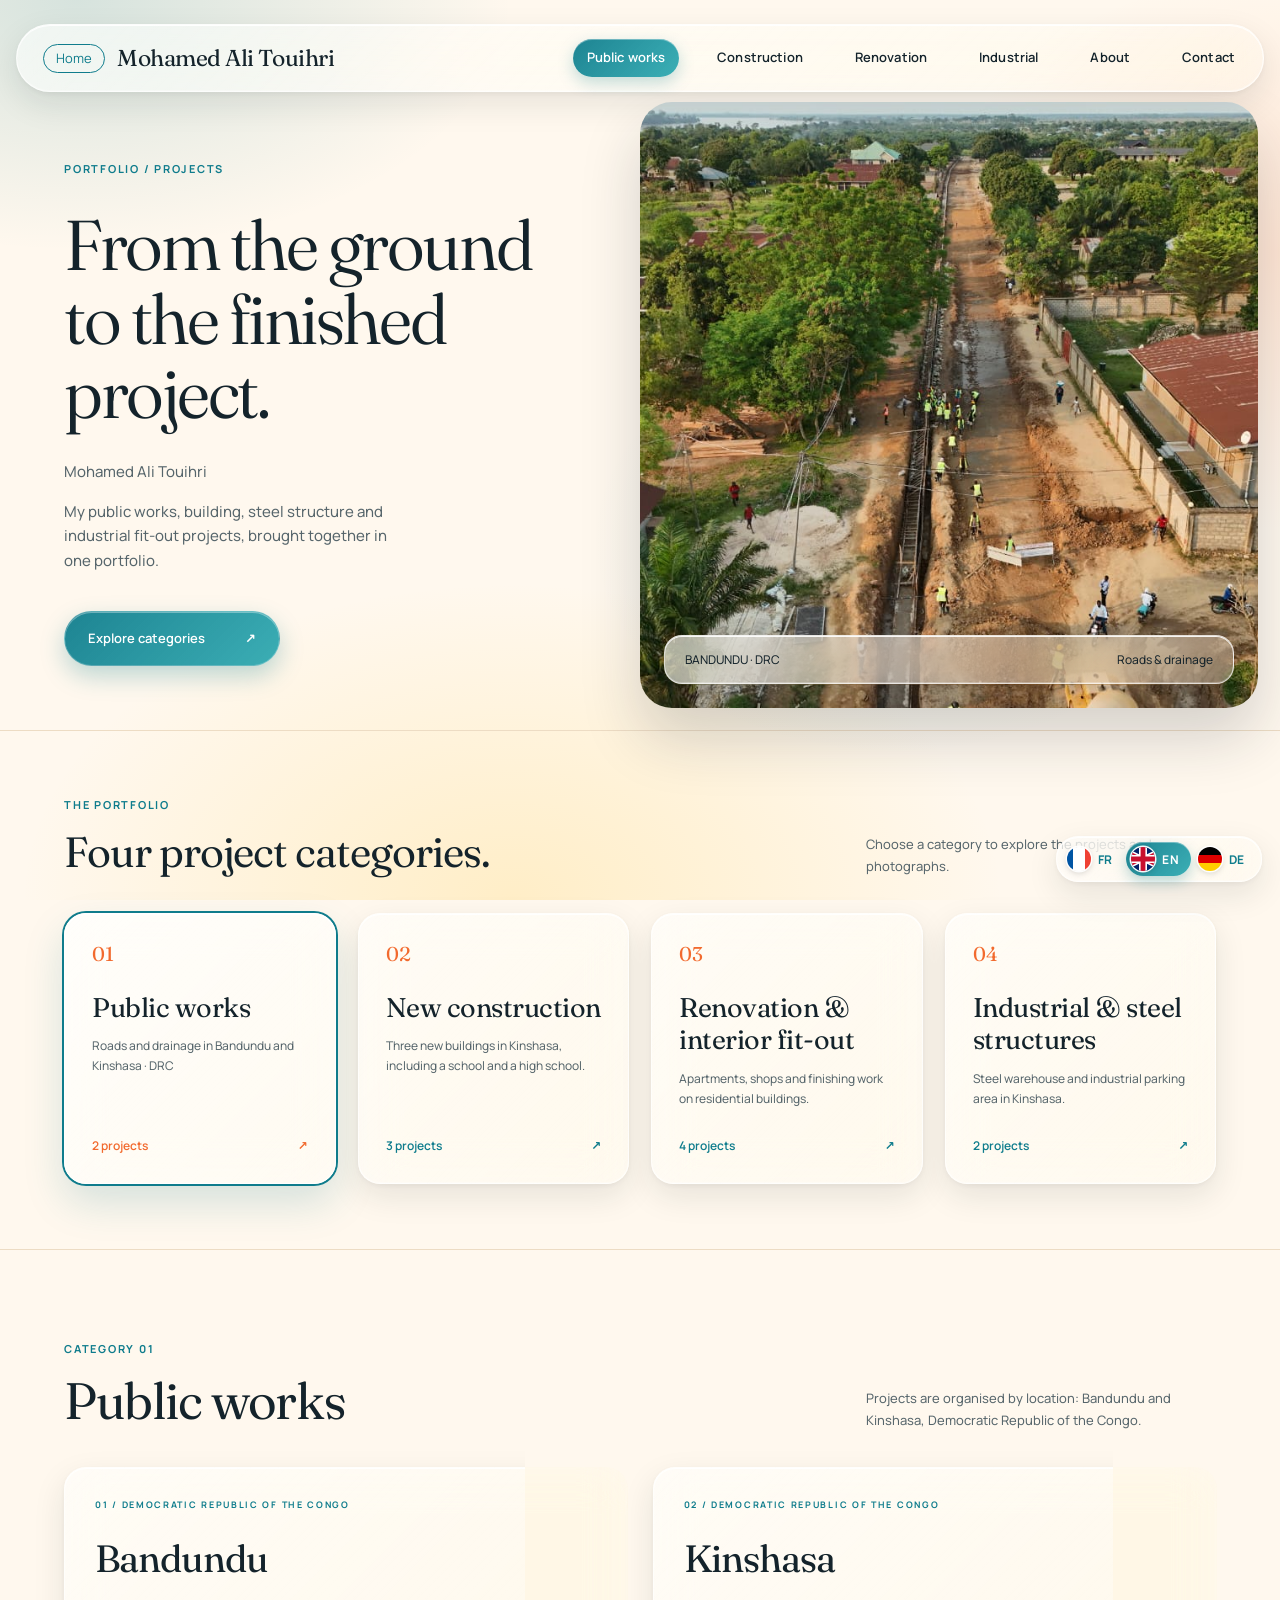
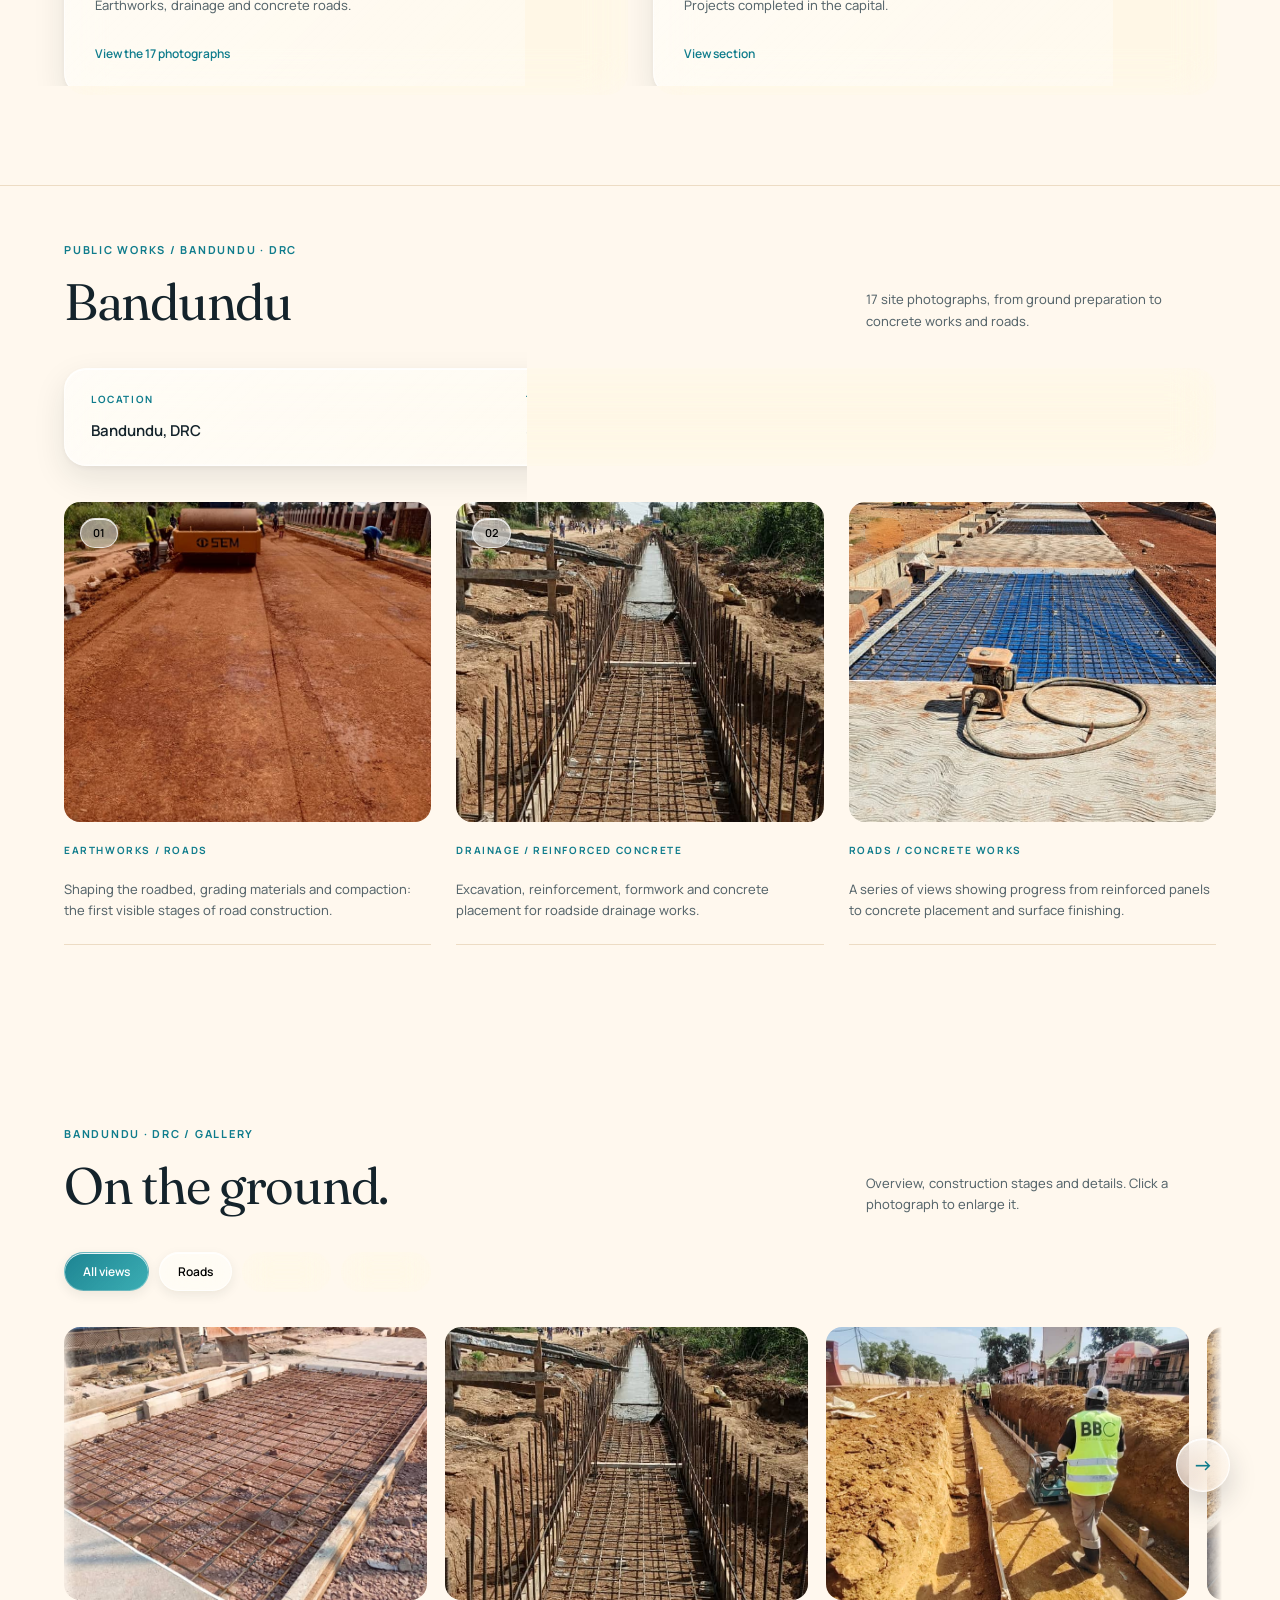
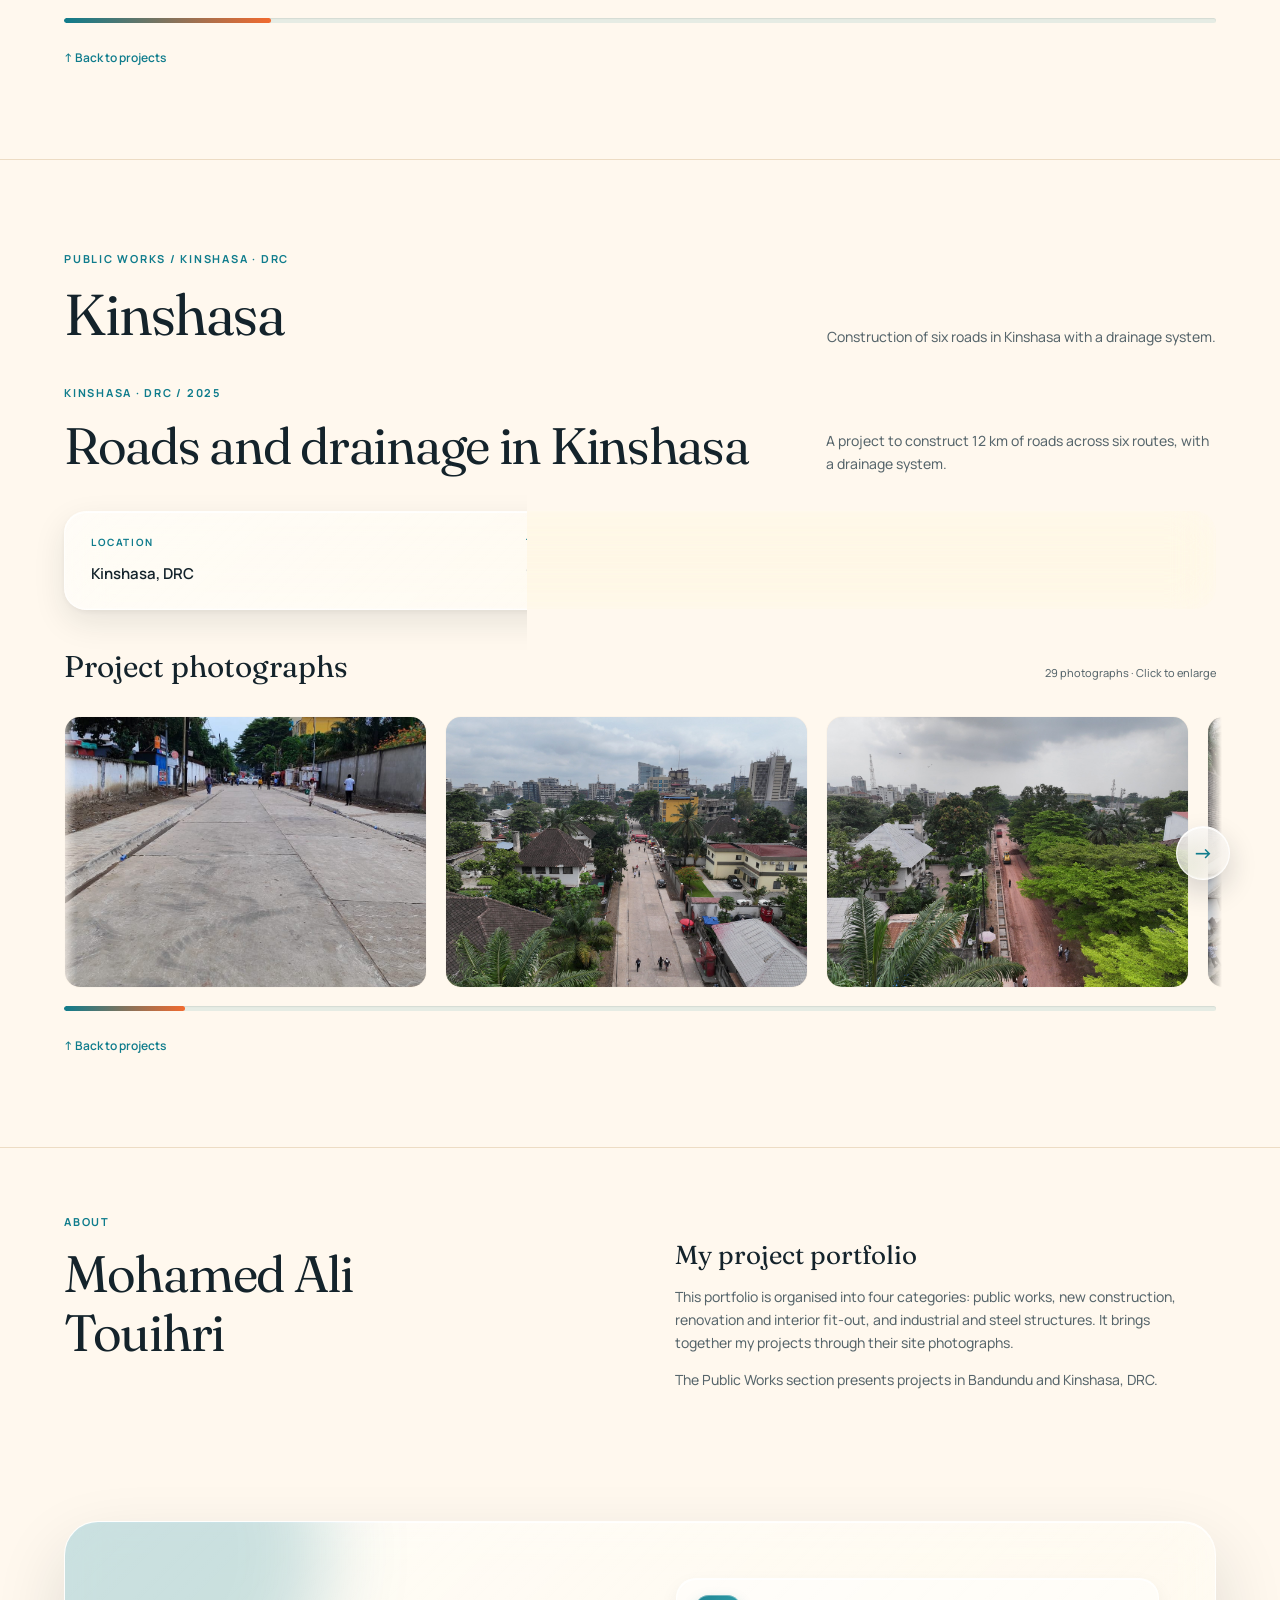
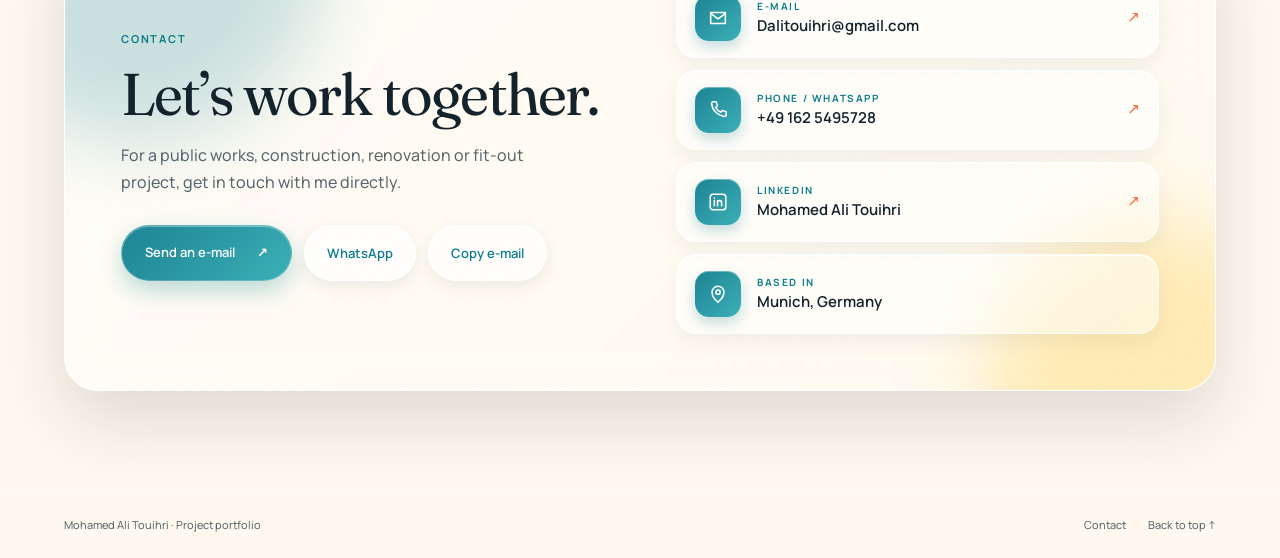
==== commit 81e50ca5: "Whole project cards are links; no stale photo flashes; flag language picker - Project cards link str" ====
--- a/public/index.html
+++ b/public/index.html
@@ -1,5 +1,5 @@
 <!doctype html>
-<html lang="fr"><head><script data-opening>if(location.hash)history.replaceState(history.state,"",location.pathname+location.search);if("scrollRestoration" in history)history.scrollRestoration="manual";(()=>{let touched=false;const t=()=>{touched=true};["pointerdown","keydown","wheel","touchstart"].forEach(n=>addEventListener(n,t,{once:true,passive:true,capture:true}));addEventListener("load",()=>{if(!touched)scrollTo({top:0,left:0,behavior:"instant"})},{once:true})})();</script><meta charset="utf-8"><meta name="viewport" content="width=device-width, initial-scale=1"><meta name="description" content="Portfolio de Mohamed Ali Touihri : travaux publics, bâtiment et charpente métallique. Découvrez les réalisations par catégorie."><link rel="preconnect" href="https://fonts.googleapis.com"><link rel="preconnect" href="https://fonts.gstatic.com" crossorigin><link rel="stylesheet" href="https://fonts.googleapis.com/css2?family=Fraunces:opsz,wght@9..144,300..600&family=Manrope:wght@400..700&display=swap"><title>Mohamed Ali Touihri — Portfolio de réalisations</title><style>
+<html lang="fr"><head><script data-opening>document.documentElement.classList.add("cms-wait");window.__cms=fetch("/api/content",{cache:"no-cache"}).then(r=>r.ok&&(r.headers.get("content-type")||"").includes("json")?r.json():null).catch(()=>null);setTimeout(()=>document.documentElement.classList.remove("cms-wait"),2500);if(location.hash)history.replaceState(history.state,"",location.pathname+location.search);if("scrollRestoration" in history)history.scrollRestoration="manual";(()=>{let touched=false;const t=()=>{touched=true};["pointerdown","keydown","wheel","touchstart"].forEach(n=>addEventListener(n,t,{once:true,passive:true,capture:true}));addEventListener("load",()=>{if(!touched)scrollTo({top:0,left:0,behavior:"instant"})},{once:true})})();</script><meta charset="utf-8"><meta name="viewport" content="width=device-width, initial-scale=1"><meta name="description" content="Portfolio de Mohamed Ali Touihri : travaux publics, bâtiment et charpente métallique. Découvrez les réalisations par catégorie."><link rel="preconnect" href="https://fonts.googleapis.com"><link rel="preconnect" href="https://fonts.gstatic.com" crossorigin><link rel="stylesheet" href="https://fonts.googleapis.com/css2?family=Fraunces:opsz,wght@9..144,300..600&family=Manrope:wght@400..700&display=swap"><title>Mohamed Ali Touihri — Portfolio de réalisations</title><style>
 :root{--serif:"Fraunces",Georgia,"Times New Roman",serif;--sans:"Manrope",system-ui,-apple-system,"Segoe UI",Roboto,sans-serif;--paper:#fff8ee;--surface:#fcefdc;--surface-2:#f5e4cc;--ink:#14232b;--muted:#56656b;--line:#eddcc4;--line-strong:#c9b8a0;--blue:#0f7c8c;--blue-hover:#0b6573;--ochre:#f26a2e;--ochre-hover:#d9541e;--sun:#ffc93c;--on-dark:#fff8ee;--on-dark-muted:#cfe6e9;--grid:rgba(15,124,140,.04);--shadow:rgba(20,35,43,.08)}*{box-sizing:border-box}html{scroll-behavior:smooth;scroll-padding-top:90px}body{margin:0;background:var(--paper);color:var(--ink);font:16px/1.65 var(--sans)}a{color:inherit;text-decoration:none}button{font:inherit;cursor:pointer}button:focus-visible,a:focus-visible{outline:3px solid var(--ochre);outline-offset:5px}.wrap{max-width:1320px;margin:auto;padding:0 5%}header{border-bottom:1px solid var(--line);background:var(--paper)}.nav{min-height:94px;display:flex;align-items:center;justify-content:space-between;gap:25px}.brand{font-family:var(--serif);font-size:23px;letter-spacing:-.7px}.brand span{color:var(--blue);margin-right:13px;font-family:var(--sans);font-size:13px;border:1px solid var(--blue);padding:9px;letter-spacing:0}.links{display:flex;gap:30px;font-size:13px}.links a:hover{color:var(--ochre)}.hero{display:grid;grid-template-columns:1fr 1fr;min-height:660px}.intro{padding:80px 8% 64px 10%;position:relative;background-image:linear-gradient(var(--grid) 1px,transparent 1px),linear-gradient(90deg,var(--grid) 1px,transparent 1px);background-size:44px 44px}.eyebrow{text-transform:uppercase;letter-spacing:3px;color:var(--blue);font-size:11px;font-weight:bold}.intro h1{font:clamp(48px,5.5vw,83px)/1.05 var(--serif);letter-spacing:-3px;margin:30px 0}.intro p{max-width:350px;color:var(--muted);font-size:15px}.cta{display:inline-flex;gap:40px;background:var(--blue);color:white;padding:16px 23px;font-size:13px;margin-top:22px}.hero figure{margin:0;position:relative;overflow:hidden}.hero figure img{width:100%;height:100%;position:absolute;object-fit:cover;object-position:54%}.hero figcaption{position:absolute;bottom:24px;left:24px;right:24px;background:rgba(255,248,238,.93);padding:15px 20px;font-size:12px;display:flex;justify-content:space-between}.strip{border-top:1px solid var(--line);border-bottom:1px solid var(--line);display:flex;justify-content:space-between;gap:20px;padding-top:21px;padding-bottom:21px;font-size:11px;letter-spacing:2px;text-transform:uppercase}.strip span:before{content:'+';color:var(--ochre);margin-right:15px}section{padding:90px 0}.sectionhead{display:flex;justify-content:space-between;gap:30px;align-items:end;margin-bottom:36px}.sectionhead h2,.about h2{font:clamp(36px,4vw,56px)/1.15 var(--serif);letter-spacing:-1.5px;margin:14px 0 0}.sectionhead p{max-width:350px;color:var(--muted);font-size:13px;margin:0}.cards{display:grid;grid-template-columns:repeat(3,1fr);gap:25px}.card{border-bottom:1px solid var(--line)}.card .image{display:block;width:100%;padding:0;border:0;position:relative;background:var(--surface-2);overflow:hidden}.card img{width:100%;height:320px;object-fit:cover;display:block;transition:transform .5s}.card button:hover img{transform:scale(1.035)}.card .num{position:absolute;top:16px;left:16px;padding:5px 12px;background:var(--paper);font-size:11px}.card h3{font:25px var(--serif);margin:24px 0 12px}.card p{font-size:13px;color:var(--muted);margin:0 0 22px}.tag{font-size:10px;letter-spacing:2px;text-transform:uppercase;color:var(--blue);display:block;margin:20px 0}.story{background:var(--blue);color:var(--paper)}.story .eyebrow{color:var(--on-dark-muted)}.story .sectionhead p{color:var(--on-dark-muted)}.steps{display:grid;grid-template-columns:repeat(4,1fr);gap:25px;margin-top:55px}.steps article{border-top:1px solid #ffffff40;padding-top:20px}.steps b{font:30px var(--serif);color:var(--on-dark-muted)}.steps h3{font:21px var(--serif)}.steps p{font-size:13px;color:var(--on-dark-muted)}.filters{display:flex;gap:10px;flex-wrap:wrap;margin-bottom:30px}.filters button{border:1px solid var(--line);background:transparent;padding:9px 18px;border-radius:0;font-size:12px}.filters button[aria-pressed=true]{background:var(--blue);color:white;border-color:var(--blue)}.gallery{display:grid;grid-template-columns:repeat(4,1fr);gap:16px}.photo{border:0;background:transparent;text-align:left;padding:0;color:var(--ink)}.photo img{width:100%;height:230px;object-fit:cover;display:block}.photo span{display:block;font-size:11px;margin:9px 0 15px}.photo:hover{color:var(--ochre)}.photo[hidden]{display:none}.about{border-top:1px solid var(--line);display:grid;grid-template-columns:1fr 1fr;gap:70px;padding-top:65px;padding-bottom:75px}.about p{color:var(--muted);font-size:14px;max-width:520px}.about .name{font:26px var(--serif);color:var(--ink);margin-bottom:10px}footer{border-top:1px solid var(--line);padding:24px 0;font-size:11px;color:var(--muted)}footer .wrap{display:flex;justify-content:space-between;gap:25px}dialog{border:0;padding:0;background:var(--paper);max-width:95vw;max-height:95vh;width:1000px}dialog::backdrop{background:rgba(8,32,38,.92)}.modalbar{display:flex;align-items:center;justify-content:space-between;padding:12px 20px;gap:20px}.modalbar p{margin:0;font-size:13px}.modalbar button,.controls button{border:1px solid var(--line);background:transparent;padding:8px 15px}dialog img{display:block;max-width:100%;max-height:72vh;margin:auto;object-fit:contain}.controls{display:flex;justify-content:space-between;padding:12px 20px;align-items:center;font-size:12px}@media(max-width:850px){.hero{min-height:560px}.intro{padding:55px 8%}.intro h1{font-size:56px}.cards{gap:16px}.card img{height:250px}.gallery{grid-template-columns:repeat(3,1fr)}.brand{font-size:19px}.brand span{display:none}}@media(max-width:600px){.nav{min-height:85px;align-items:start;padding-top:18px;padding-bottom:15px;flex-direction:column;gap:12px}.links{gap:25px}.hero{display:flex;flex-direction:column}.intro{padding:44px 6%}.intro h1{font-size:61px;letter-spacing:-2px}.hero figure{height:340px}.strip{font-size:9px;letter-spacing:1px;gap:12px}.strip span:before{display:none}section{padding:60px 0}.sectionhead{display:block}.sectionhead p{margin-top:20px}.cards{grid-template-columns:1fr;gap:35px}.card img{height:330px}.steps{grid-template-columns:1fr 1fr;gap:22px}.gallery{grid-template-columns:1fr 1fr;gap:12px}.photo img{height:210px}.about{grid-template-columns:1fr;gap:20px}.hero figcaption{left:15px;right:15px;font-size:10px}footer .wrap{flex-direction:column;gap:5px}}@media(prefers-reduced-motion:reduce){html{scroll-behavior:auto}}
 
 .links{flex-wrap:wrap;justify-content:flex-end;gap:12px 24px}.category-index{border-top:1px solid var(--line);border-bottom:1px solid var(--line);padding:65px 0}.category-index h2{font-size:clamp(32px,3.3vw,45px)}.category-grid{display:grid;grid-template-columns:repeat(3,minmax(0,1fr));gap:22px}.category-link{display:flex;flex-direction:column;padding:27px;border:1px solid var(--line);transition:background .2s,border-color .2s}.category-link:hover{background:var(--surface);border-color:var(--blue)}.category-number{font:20px var(--serif);color:var(--ochre)}.category-link h3{font:27px/1.2 var(--serif);margin:26px 0 12px;letter-spacing:-.5px}.category-link p{font-size:12px;color:var(--muted);margin:0 0 28px}.category-action{display:flex;justify-content:space-between;gap:15px;font-size:12px;color:var(--blue);margin-top:auto}.category-group{scroll-margin-top:35px}.category-empty{border-top:1px solid var(--line);scroll-margin-top:35px}.empty-layout{display:grid;grid-template-columns:1fr 1fr;gap:70px;align-items:center}.category-empty h2{font:clamp(38px,4.5vw,62px)/1.1 var(--serif);letter-spacing:-1.5px;margin:17px 0 22px}.category-empty p{font-size:14px;color:var(--muted);max-width:390px}.back-categories{display:inline-block;font-size:12px;color:var(--blue);margin-top:25px}.empty-panel{min-height:300px;display:flex;gap:30px;padding:35px;border:1px solid var(--line);background-image:linear-gradient(var(--grid) 1px,transparent 1px),linear-gradient(90deg,var(--grid) 1px,transparent 1px);background-size:30px 30px;align-items:center}.empty-number{font:64px var(--serif);color:var(--line-strong);align-self:start;line-height:1}.empty-panel .tag{margin:0 0 15px}.empty-panel h3{font:26px/1.2 var(--serif);margin:0 0 15px}.empty-panel p{font-size:13px;margin:0}.category-empty:nth-of-type(even){background:var(--surface)}@media(max-width:950px){.nav{gap:20px;align-items:flex-start;padding-top:24px;padding-bottom:24px}.links{max-width:360px}.empty-layout{gap:30px}.empty-panel{padding:25px;gap:20px}.empty-number{font-size:48px}.category-link{padding:22px}.category-link h3{font-size:24px}}@media(max-width:650px){.nav{flex-direction:column;gap:18px}.links{max-width:none;justify-content:flex-start;gap:10px 20px;font-size:12px}.category-grid{grid-template-columns:1fr;gap:12px}.category-link{padding:22px;display:grid;grid-template-columns:32px 1fr;column-gap:18px}.category-number{grid-row:1 / 4;padding-top:3px}.category-link h3{margin:0 0 8px}.category-link p{margin:0 0 16px}.category-action{grid-column:2}.empty-layout{grid-template-columns:1fr;gap:30px}.empty-panel{min-height:230px}.category-index{padding:50px 0}.category-empty h2{font-size:44px}}
@@ -164,6 +164,17 @@
 dialog .modalbar{border-radius:20px;padding:8px 8px 8px 16px;margin-bottom:8px}dialog .controls{border-radius:999px;margin-top:8px;padding:6px}
 #close,#prev,#next{width:46px;height:46px;padding:0;border-radius:50%;font-size:0;display:grid;place-items:center}
 #close::before,#prev::before,#next::before{font:600 19px/1 var(--sans);color:var(--ink)}#close::before{content:"✕"}#prev::before{content:"←"}#next::before{content:"→"}}
+</style><style id="card-links">a.building-card{color:inherit;text-decoration:none;cursor:pointer}.building-card .building-status{display:flex;align-items:center;justify-content:space-between;gap:12px}.building-card .building-status .tag{margin:0}
+.card-arrow{flex:none;display:grid;place-items:center;width:34px;height:34px;border-radius:50%;color:var(--ochre);background:rgba(255,255,255,.6);border:1px solid rgba(255,255,255,.8);transition:transform .35s var(--ease),background .3s,color .3s}
+a.building-card:hover .card-arrow,a.building-card:focus-visible .card-arrow{transform:translate(2px,-2px);background:var(--ochre);color:#fff}a.building-card:focus-visible{outline:3px solid var(--sun);outline-offset:4px}</style><style id="no-flash">#large.loading{opacity:0;transition:none}dialog[open]:has(#large.loading)::after{content:"";position:absolute;left:50%;top:50%;width:34px;height:34px;margin:-17px 0 0 -17px;border-radius:50%;border:3px solid rgba(255,255,255,.35);border-top-color:#fff;animation:spin .8s linear infinite}@keyframes spin{to{transform:rotate(1turn)}}
+html.cms-wait [data-cms-gallery],html.cms-wait [data-cms-title],html.cms-wait [data-cms-desc],html.cms-wait [data-cms-count]{visibility:hidden}</style><style id="flags">
+.language-switch{padding:5px;gap:2px}
+.lang-btn{display:inline-flex;align-items:center;gap:7px;border:0;background:transparent;border-radius:999px;padding:5px 11px 5px 5px;font:700 12px var(--sans);letter-spacing:.06em;color:var(--blue);cursor:pointer;transition:background .3s var(--ease),color .3s,padding .3s var(--ease)}
+.lang-btn:hover{background:rgba(255,255,255,.7)}.lang-btn:focus-visible{outline:3px solid var(--sun);outline-offset:2px}
+.lang-btn .flag{flex:none;width:24px;height:24px;border-radius:50%;overflow:hidden;box-shadow:0 0 0 1.5px rgba(255,255,255,.95),0 2px 6px rgba(0,0,0,.18);transition:transform .3s var(--ease)}.lang-btn .flag svg{display:block;width:100%;height:100%}
+.lang-btn:hover .flag{transform:scale(1.08)}
+.lang-btn[aria-pressed=true]{background:var(--glass-tint);color:#fff;box-shadow:inset 0 1px 0 rgba(255,255,255,.35),0 6px 14px rgba(15,124,140,.28)}
+@media(max-width:600px){.lang-btn:not([aria-pressed=true]){padding:5px}.lang-btn:not([aria-pressed=true]) .lang-code{display:none}}
 </style></head><body><div class="sticky-navigation">
 <header><nav class="wrap nav" aria-label="Navigation principale"><a class="brand" href="#accueil"><span>Home</span>Mohamed Ali Touihri</a><div class="links"><a data-tab="travaux-publics" href="#travaux-publics">Travaux publics</a><a data-tab="construction-neuve" href="#construction-neuve">Construction</a><a data-tab="renovation-amenagement" href="#renovation-amenagement">Rénovation</a><a data-tab="industriel" href="#industriel">Industriel</a><a href="#apropos">À propos</a><a href="#contact">Contact</a></div></nav></header></div>
 <main><div class="hero" id="accueil"><div class="intro"><div class="eyebrow">Portfolio / Réalisations</div><h1>Du terrain<br>à l’ouvrage.</h1><p>Mohamed Ali Touihri</p><p>Mes réalisations en travaux publics, bâtiment, charpente métallique et aménagement industriel, réunies dans un même portfolio.</p><a class="cta" href="#categories">Explorer les catégories <span aria-hidden="true">↗</span></a></div><figure><img src="photos/12.jpg" alt="Vue aérienne d’un chantier de voirie et de drainage dans un quartier habité"><figcaption><span>BANDUNDU · RDC</span><span>Voirie & drainage</span></figcaption></figure></div>
@@ -217,7 +228,7 @@
 <button type="button" class="construction-photo" data-voiries-open="27" aria-label="Agrandir la photographie des voiries de Kinshasa"><span class="construction-frame"><img loading="lazy" src="photos/voiries-kinshasa/28.jpg" alt="Voiries et assainissement, Kinshasa"></span></button>
 <button type="button" class="construction-photo" data-voiries-open="28" aria-label="Agrandir la photographie des voiries de Kinshasa"><span class="construction-frame"><img loading="lazy" src="photos/voiries-kinshasa/29.jpg" alt="Voiries et assainissement, Kinshasa"></span></button></div></article><a class="back-categories" href="#travaux-publics">↑ Retour aux projets</a></div></section>
 </div>
-<div id="construction-neuve" class="category-group category-panel" role="region" aria-labelledby="cn-title"><section class="building-category"><div class="wrap"><div class="sectionhead"><div><div class="eyebrow">Catégorie 02</div><h2 id="cn-title">Construction neuve</h2></div><p>Trois bâtiments neufs à Kinshasa, dont une école et un lycée.</p></div><div class="building-grid"><article class="building-card"><span class="category-number">01</span><h4>Construction R+1</h4><p>Avenue Province · Gombe, Kinshasa</p><div class="building-status"><span class="tag">2023 · 480 m² couverts</span><a class="category-action" href="#construction-projet-01">Découvrir le projet <span aria-hidden="true">↗</span></a></div></article><article class="building-card"><span class="category-number">02</span><h4>École Cité du savoir</h4><p>Construction d’une école R+1 à Kinshasa.</p><div class="building-status"><span class="tag">2024 · Kinshasa</span><a class="category-action" href="#ecole-cite-du-savoir">Découvrir le projet <span aria-hidden="true">↗</span></a></div></article><article class="building-card"><span class="category-number">03</span><h4>Lycée libanais de Kinshasa</h4><p>34 Avenue des Cliniques · Kinshasa, RDC</p><div class="building-status"><span class="tag">2023 · 788 m² · R+6</span><a class="category-action" href="#lycee-libanais-kinshasa">Découvrir le projet <span aria-hidden="true">↗</span></a></div></article></div><section class="construction-project-detail" id="construction-projet-01" aria-labelledby="construction01-title"><div class="sectionhead"><div><div class="eyebrow">Construction neuve / Projet 01</div><h3 class="subsection-title" id="construction01-title" data-cms-title="construction-projet-01">Bâtiment R+1 à Kinshasa</h3></div><p data-cms-desc="construction-projet-01">Un projet de construction présenté à travers ses étapes, dans l’ordre des dates disponibles des photographies.</p></div><div class="construction-facts"><div><span>Localisation</span><strong>Avenue Province, Gombe<br>Kinshasa, RDC</strong></div><div><span>Année</span><strong>2023</strong></div><div><span>Surface couverte</span><strong>480 m²</strong></div><div><span>Type</span><strong>Bâtiment R+1</strong></div></div><div class="project-gallery-header"><h4>Le projet en images</h4><span data-cms-count="construction-projet-01">42 vues · Cliquez pour agrandir</span></div><div class="construction-filters" role="group" aria-label="Filtrer les vues du projet"><button type="button" data-construction-filter="all" aria-pressed="true">Toutes les vues</button><button type="button" data-construction-filter="Structure et façades" aria-pressed="false">Structure et façades</button><button type="button" data-construction-filter="Étanchéité" aria-pressed="false">Étanchéité</button><button type="button" data-construction-filter="Installations et finitions" aria-pressed="false">Installations et finitions</button><button type="button" data-construction-filter="Perspective architecturale" aria-pressed="false">Perspective architecturale</button></div><div class="gallery construction-gallery" data-cms-gallery="construction-projet-01"><button type="button" class="construction-photo" data-construction-open="0" data-construction-group="Perspective architecturale" aria-label="Agrandir : Perspective architecturale — Projet 01, Kinshasa"><span class="construction-frame"><img loading="lazy" src="photos/construction-01/8.jpg" alt="Perspective architecturale — Projet 01, Kinshasa"></span></button>
+<div id="construction-neuve" class="category-group category-panel" role="region" aria-labelledby="cn-title"><section class="building-category"><div class="wrap"><div class="sectionhead"><div><div class="eyebrow">Catégorie 02</div><h2 id="cn-title">Construction neuve</h2></div><p>Trois bâtiments neufs à Kinshasa, dont une école et un lycée.</p></div><div class="building-grid"><a class="building-card" href="#construction-projet-01"><span class="category-number">01</span><h4>Construction R+1</h4><p>Avenue Province · Gombe, Kinshasa</p><div class="building-status"><span class="tag">2023 · 480 m² couverts</span><span class="card-arrow" aria-hidden="true">↗</span></div></a><a class="building-card" href="#ecole-cite-du-savoir"><span class="category-number">02</span><h4>École Cité du savoir</h4><p>Construction d’une école R+1 à Kinshasa.</p><div class="building-status"><span class="tag">2024 · Kinshasa</span><span class="card-arrow" aria-hidden="true">↗</span></div></a><a class="building-card" href="#lycee-libanais-kinshasa"><span class="category-number">03</span><h4>Lycée libanais de Kinshasa</h4><p>34 Avenue des Cliniques · Kinshasa, RDC</p><div class="building-status"><span class="tag">2023 · 788 m² · R+6</span><span class="card-arrow" aria-hidden="true">↗</span></div></a></div><section class="construction-project-detail" id="construction-projet-01" aria-labelledby="construction01-title"><div class="sectionhead"><div><div class="eyebrow">Construction neuve / Projet 01</div><h3 class="subsection-title" id="construction01-title" data-cms-title="construction-projet-01">Bâtiment R+1 à Kinshasa</h3></div><p data-cms-desc="construction-projet-01">Un projet de construction présenté à travers ses étapes, dans l’ordre des dates disponibles des photographies.</p></div><div class="construction-facts"><div><span>Localisation</span><strong>Avenue Province, Gombe<br>Kinshasa, RDC</strong></div><div><span>Année</span><strong>2023</strong></div><div><span>Surface couverte</span><strong>480 m²</strong></div><div><span>Type</span><strong>Bâtiment R+1</strong></div></div><div class="project-gallery-header"><h4>Le projet en images</h4><span data-cms-count="construction-projet-01">42 vues · Cliquez pour agrandir</span></div><div class="construction-filters" role="group" aria-label="Filtrer les vues du projet"><button type="button" data-construction-filter="all" aria-pressed="true">Toutes les vues</button><button type="button" data-construction-filter="Structure et façades" aria-pressed="false">Structure et façades</button><button type="button" data-construction-filter="Étanchéité" aria-pressed="false">Étanchéité</button><button type="button" data-construction-filter="Installations et finitions" aria-pressed="false">Installations et finitions</button><button type="button" data-construction-filter="Perspective architecturale" aria-pressed="false">Perspective architecturale</button></div><div class="gallery construction-gallery" data-cms-gallery="construction-projet-01"><button type="button" class="construction-photo" data-construction-open="0" data-construction-group="Perspective architecturale" aria-label="Agrandir : Perspective architecturale — Projet 01, Kinshasa"><span class="construction-frame"><img loading="lazy" src="photos/construction-01/8.jpg" alt="Perspective architecturale — Projet 01, Kinshasa"></span></button>
 <button type="button" class="construction-photo" data-construction-open="1" data-construction-group="Structure et façades" aria-label="Agrandir : Structure et façades — Projet 01, Kinshasa"><span class="construction-frame"><img loading="lazy" src="photos/construction-01/6.jpg" alt="Structure et façades — Projet 01, Kinshasa"></span></button>
 <button type="button" class="construction-photo" data-construction-open="2" data-construction-group="Structure et façades" aria-label="Agrandir : Structure et façades — Projet 01, Kinshasa"><span class="construction-frame"><img loading="lazy" src="photos/construction-01/32.jpg" alt="Structure et façades — Projet 01, Kinshasa"></span></button>
 <button type="button" class="construction-photo" data-construction-open="3" data-construction-group="Structure et façades" aria-label="Agrandir : Structure et façades — Projet 01, Kinshasa"><span class="construction-frame"><img loading="lazy" src="photos/construction-01/24.jpg" alt="Structure et façades — Projet 01, Kinshasa"></span></button>
@@ -285,7 +296,7 @@
 <button type="button" class="construction-photo" data-ecole-open="24" aria-label="Agrandir la photographie de l’École Cité du savoir"><span class="construction-frame"><img loading="lazy" src="photos/ecole-cite-du-savoir/26.jpg" alt="École Cité du savoir, Kinshasa"></span></button>
 <button type="button" class="construction-photo" data-ecole-open="25" aria-label="Agrandir la photographie de l’École Cité du savoir"><span class="construction-frame"><img loading="lazy" src="photos/ecole-cite-du-savoir/28.jpg" alt="École Cité du savoir, Kinshasa"></span></button>
 <button type="button" class="construction-photo" data-ecole-open="26" aria-label="Agrandir la photographie de l’École Cité du savoir"><span class="construction-frame"><img loading="lazy" src="photos/ecole-cite-du-savoir/27.jpg" alt="École Cité du savoir, Kinshasa"></span></button></div><a class="back-categories" href="#construction-neuve">↑ Retour aux projets</a></section><section class="construction-project-detail" id="lycee-libanais-kinshasa" aria-labelledby="lycee-title"><div class="sectionhead"><div><div class="eyebrow">Bâtiment / Construction neuve · Projet 03</div><h3 class="subsection-title" id="lycee-title" data-cms-title="lycee-libanais-kinshasa">Lycée libanais de Kinshasa</h3></div><p data-cms-desc="lycee-libanais-kinshasa">Bâtiment R+6 à usage scolaire, médical et résidentiel.</p></div><div class="construction-facts"><div><span>Adresse</span><strong>34 Avenue des Cliniques<br>Kinshasa, Congo-Kinshasa — RDC</strong></div><div><span>Année</span><strong>2023</strong></div><div><span>Surface</span><strong>788 m²</strong></div><div><span>Type</span><strong>Bâtiment R+6</strong></div></div><div class="sectionhead"><div><div class="eyebrow">Répartition des étages</div><h4>Programme du bâtiment</h4></div><p>Sept niveaux accueillent les espaces scolaires, un cabinet médical et des logements résidentiels.</p></div><div class="construction-facts construction-floor-facts"><div><span>Rez-de-chaussée</span><strong>Aire de jeux</strong></div><div><span>1er étage</span><strong>Parking</strong></div><div><span>2e étage</span><strong>Classes de maternelle</strong></div><div><span>3e étage</span><strong>Classes d’école primaire</strong></div><div><span>4e étage</span><strong>Cabinet médical de l’école</strong></div><div><span>5e étage</span><strong>11 appartements résidentiels</strong></div><div><span>6e étage</span><strong>11 appartements résidentiels</strong></div></div><div class="project-gallery-header"><h4>Le projet en images</h4><span data-cms-count="lycee-libanais-kinshasa">49 photographies · Cliquez pour agrandir</span></div><div class="gallery construction-gallery" aria-label="Galerie photo du Lycée libanais de Kinshasa" data-cms-gallery="lycee-libanais-kinshasa"><button type="button" class="construction-photo" data-lycee-open="0" aria-label="Agrandir la photographie du Lycée libanais de Kinshasa"><span class="construction-frame"><img loading="lazy" decoding="async" src="photos/lycee-libanais/1.jpg" alt="Photographie du Lycée libanais de Kinshasa"></span></button><button type="button" class="construction-photo" data-lycee-open="1" aria-label="Agrandir la photographie du Lycée libanais de Kinshasa"><span class="construction-frame"><img loading="lazy" decoding="async" src="photos/lycee-libanais/2.jpg" alt="Photographie du Lycée libanais de Kinshasa"></span></button><button type="button" class="construction-photo" data-lycee-open="2" aria-label="Agrandir la photographie du Lycée libanais de Kinshasa"><span class="construction-frame"><img loading="lazy" decoding="async" src="photos/lycee-libanais/20230727_093418.jpg" alt="Photographie du Lycée libanais de Kinshasa"></span></button><button type="button" class="construction-photo" data-lycee-open="3" aria-label="Agrandir la photographie du Lycée libanais de Kinshasa"><span class="construction-frame"><img loading="lazy" decoding="async" src="photos/lycee-libanais/4.jpg" alt="Photographie du Lycée libanais de Kinshasa"></span></button><button type="button" class="construction-photo" data-lycee-open="4" aria-label="Agrandir la photographie du Lycée libanais de Kinshasa"><span class="construction-frame"><img loading="lazy" decoding="async" src="photos/lycee-libanais/7.jpg" alt="Photographie du Lycée libanais de Kinshasa"></span></button><button type="button" class="construction-photo" data-lycee-open="5" aria-label="Agrandir la photographie du Lycée libanais de Kinshasa"><span class="construction-frame"><img loading="lazy" decoding="async" src="photos/lycee-libanais/7%20(2).jpg" alt="Photographie du Lycée libanais de Kinshasa"></span></button><button type="button" class="construction-photo" data-lycee-open="6" aria-label="Agrandir la photographie du Lycée libanais de Kinshasa"><span class="construction-frame"><img loading="lazy" decoding="async" src="photos/lycee-libanais/5.jpg" alt="Photographie du Lycée libanais de Kinshasa"></span></button><button type="button" class="construction-photo" data-lycee-open="7" aria-label="Agrandir la photographie du Lycée libanais de Kinshasa"><span class="construction-frame"><img loading="lazy" decoding="async" src="photos/lycee-libanais/11.jpg" alt="Photographie du Lycée libanais de Kinshasa"></span></button><button type="button" class="construction-photo" data-lycee-open="8" aria-label="Agrandir la photographie du Lycée libanais de Kinshasa"><span class="construction-frame"><img loading="lazy" decoding="async" src="photos/lycee-libanais/20230718_180025.jpg" alt="Photographie du Lycée libanais de Kinshasa"></span></button><button type="button" class="construction-photo" data-lycee-open="9" aria-label="Agrandir la photographie du Lycée libanais de Kinshasa"><span class="construction-frame"><img loading="lazy" decoding="async" src="photos/lycee-libanais/20230807_152906.jpg" alt="Photographie du Lycée libanais de Kinshasa"></span></button><button type="button" class="construction-photo" data-lycee-open="10" aria-label="Agrandir la photographie du Lycée libanais de Kinshasa"><span class="construction-frame"><img loading="lazy" decoding="async" src="photos/lycee-libanais/20230808_191205.jpg" alt="Photographie du Lycée libanais de Kinshasa"></span></button><button type="button" class="construction-photo" data-lycee-open="11" aria-label="Agrandir la photographie du Lycée libanais de Kinshasa"><span class="construction-frame"><img loading="lazy" decoding="async" src="photos/lycee-libanais/20230813_212132.jpg" alt="Photographie du Lycée libanais de Kinshasa"></span></button><button type="button" class="construction-photo" data-lycee-open="12" aria-label="Agrandir la photographie du Lycée libanais de Kinshasa"><span class="construction-frame"><img loading="lazy" decoding="async" src="photos/lycee-libanais/20230814_110224.jpg" alt="Photographie du Lycée libanais de Kinshasa"></span></button><button type="button" class="construction-photo" data-lycee-open="13" aria-label="Agrandir la photographie du Lycée libanais de Kinshasa"><span class="construction-frame"><img loading="lazy" decoding="async" src="photos/lycee-libanais/20230814_110914.jpg" alt="Photographie du Lycée libanais de Kinshasa"></span></button><button type="button" class="construction-photo" data-lycee-open="14" aria-label="Agrandir la photographie du Lycée libanais de Kinshasa"><span class="construction-frame"><img loading="lazy" decoding="async" src="photos/lycee-libanais/20230814_111101.jpg" alt="Photographie du Lycée libanais de Kinshasa"></span></button><button type="button" class="construction-photo" data-lycee-open="15" aria-label="Agrandir la photographie du Lycée libanais de Kinshasa"><span class="construction-frame"><img loading="lazy" decoding="async" src="photos/lycee-libanais/20230814_111545.jpg" alt="Photographie du Lycée libanais de Kinshasa"></span></button><button type="button" class="construction-photo" data-lycee-open="16" aria-label="Agrandir la photographie du Lycée libanais de Kinshasa"><span class="construction-frame"><img loading="lazy" decoding="async" src="photos/lycee-libanais/20230814_111640.jpg" alt="Photographie du Lycée libanais de Kinshasa"></span></button><button type="button" class="construction-photo" data-lycee-open="17" aria-label="Agrandir la photographie du Lycée libanais de Kinshasa"><span class="construction-frame"><img loading="lazy" decoding="async" src="photos/lycee-libanais/20230814_111712.jpg" alt="Photographie du Lycée libanais de Kinshasa"></span></button><button type="button" class="construction-photo" data-lycee-open="18" aria-label="Agrandir la photographie du Lycée libanais de Kinshasa"><span class="construction-frame"><img loading="lazy" decoding="async" src="photos/lycee-libanais/20230814_112334.jpg" alt="Photographie du Lycée libanais de Kinshasa"></span></button><button type="button" class="construction-photo" data-lycee-open="19" aria-label="Agrandir la photographie du Lycée libanais de Kinshasa"><span class="construction-frame"><img loading="lazy" decoding="async" src="photos/lycee-libanais/20230824_171633.jpg" alt="Photographie du Lycée libanais de Kinshasa"></span></button><button type="button" class="construction-photo" data-lycee-open="20" aria-label="Agrandir la photographie du Lycée libanais de Kinshasa"><span class="construction-frame"><img loading="lazy" decoding="async" src="photos/lycee-libanais/20230909_150855.jpg" alt="Photographie du Lycée libanais de Kinshasa"></span></button><button type="button" class="construction-photo" data-lycee-open="21" aria-label="Agrandir la photographie du Lycée libanais de Kinshasa"><span class="construction-frame"><img loading="lazy" decoding="async" src="photos/lycee-libanais/20230930_151327.jpg" alt="Photographie du Lycée libanais de Kinshasa"></span></button><button type="button" class="construction-photo" data-lycee-open="22" aria-label="Agrandir la photographie du Lycée libanais de Kinshasa"><span class="construction-frame"><img loading="lazy" decoding="async" src="photos/lycee-libanais/20230921_000524.jpg" alt="Photographie du Lycée libanais de Kinshasa"></span></button><button type="button" class="construction-photo" data-lycee-open="23" aria-label="Agrandir la photographie du Lycée libanais de Kinshasa"><span class="construction-frame"><img loading="lazy" decoding="async" src="photos/lycee-libanais/20231013_000316.jpg" alt="Photographie du Lycée libanais de Kinshasa"></span></button><button type="button" class="construction-photo" data-lycee-open="24" aria-label="Agrandir la photographie du Lycée libanais de Kinshasa"><span class="construction-frame"><img loading="lazy" decoding="async" src="photos/lycee-libanais/20231013_000330.jpg" alt="Photographie du Lycée libanais de Kinshasa"></span></button><button type="button" class="construction-photo" data-lycee-open="25" aria-label="Agrandir la photographie du Lycée libanais de Kinshasa"><span class="construction-frame"><img loading="lazy" decoding="async" src="photos/lycee-libanais/20231015_104702.jpg" alt="Photographie du Lycée libanais de Kinshasa"></span></button><button type="button" class="construction-photo" data-lycee-open="26" aria-label="Agrandir la photographie du Lycée libanais de Kinshasa"><span class="construction-frame"><img loading="lazy" decoding="async" src="photos/lycee-libanais/20231020_203541.jpg" alt="Photographie du Lycée libanais de Kinshasa"></span></button><button type="button" class="construction-photo" data-lycee-open="27" aria-label="Agrandir la photographie du Lycée libanais de Kinshasa"><span class="construction-frame"><img loading="lazy" decoding="async" src="photos/lycee-libanais/20231022_182030.jpg" alt="Photographie du Lycée libanais de Kinshasa"></span></button><button type="button" class="construction-photo" data-lycee-open="28" aria-label="Agrandir la photographie du Lycée libanais de Kinshasa"><span class="construction-frame"><img loading="lazy" decoding="async" src="photos/lycee-libanais/20231024_210721.jpg" alt="Photographie du Lycée libanais de Kinshasa"></span></button><button type="button" class="construction-photo" data-lycee-open="29" aria-label="Agrandir la photographie du Lycée libanais de Kinshasa"><span class="construction-frame"><img loading="lazy" decoding="async" src="photos/lycee-libanais/20231031_205729.jpg" alt="Photographie du Lycée libanais de Kinshasa"></span></button><button type="button" class="construction-photo" data-lycee-open="30" aria-label="Agrandir la photographie du Lycée libanais de Kinshasa"><span class="construction-frame"><img loading="lazy" decoding="async" src="photos/lycee-libanais/20231103_205552.jpg" alt="Photographie du Lycée libanais de Kinshasa"></span></button><button type="button" class="construction-photo" data-lycee-open="31" aria-label="Agrandir la photographie du Lycée libanais de Kinshasa"><span class="construction-frame"><img loading="lazy" decoding="async" src="photos/lycee-libanais/20231118_164612.jpg" alt="Photographie du Lycée libanais de Kinshasa"></span></button><button type="button" class="construction-photo" data-lycee-open="32" aria-label="Agrandir la photographie du Lycée libanais de Kinshasa"><span class="construction-frame"><img loading="lazy" decoding="async" src="photos/lycee-libanais/20231126_142643.jpg" alt="Photographie du Lycée libanais de Kinshasa"></span></button><button type="button" class="construction-photo" data-lycee-open="33" aria-label="Agrandir la photographie du Lycée libanais de Kinshasa"><span class="construction-frame"><img loading="lazy" decoding="async" src="photos/lycee-libanais/20231118_162649.jpg" alt="Photographie du Lycée libanais de Kinshasa"></span></button><button type="button" class="construction-photo" data-lycee-open="34" aria-label="Agrandir la photographie du Lycée libanais de Kinshasa"><span class="construction-frame"><img loading="lazy" decoding="async" src="photos/lycee-libanais/20231126_160915.jpg" alt="Photographie du Lycée libanais de Kinshasa"></span></button><button type="button" class="construction-photo" data-lycee-open="35" aria-label="Agrandir la photographie du Lycée libanais de Kinshasa"><span class="construction-frame"><img loading="lazy" decoding="async" src="photos/lycee-libanais/20231031_210058.jpg" alt="Photographie du Lycée libanais de Kinshasa"></span></button><button type="button" class="construction-photo" data-lycee-open="36" aria-label="Agrandir la photographie du Lycée libanais de Kinshasa"><span class="construction-frame"><img loading="lazy" decoding="async" src="photos/lycee-libanais/20231024_210726.jpg" alt="Photographie du Lycée libanais de Kinshasa"></span></button><button type="button" class="construction-photo" data-lycee-open="37" aria-label="Agrandir la photographie du Lycée libanais de Kinshasa"><span class="construction-frame"><img loading="lazy" decoding="async" src="photos/lycee-libanais/20231007_212140.jpg" alt="Photographie du Lycée libanais de Kinshasa"></span></button><button type="button" class="construction-photo" data-lycee-open="38" aria-label="Agrandir la photographie du Lycée libanais de Kinshasa"><span class="construction-frame"><img loading="lazy" decoding="async" src="photos/lycee-libanais/20230903_090955.jpg" alt="Photographie du Lycée libanais de Kinshasa"></span></button><button type="button" class="construction-photo" data-lycee-open="39" aria-label="Agrandir la photographie du Lycée libanais de Kinshasa"><span class="construction-frame"><img loading="lazy" decoding="async" src="photos/lycee-libanais/20230901_204119.jpg" alt="Photographie du Lycée libanais de Kinshasa"></span></button><button type="button" class="construction-photo" data-lycee-open="40" aria-label="Agrandir la photographie du Lycée libanais de Kinshasa"><span class="construction-frame"><img loading="lazy" decoding="async" src="photos/lycee-libanais/20230920_203000.jpg" alt="Photographie du Lycée libanais de Kinshasa"></span></button><button type="button" class="construction-photo" data-lycee-open="41" aria-label="Agrandir la photographie du Lycée libanais de Kinshasa"><span class="construction-frame"><img loading="lazy" decoding="async" src="photos/lycee-libanais/20230919_094313.jpg" alt="Photographie du Lycée libanais de Kinshasa"></span></button><button type="button" class="construction-photo" data-lycee-open="42" aria-label="Agrandir la photographie du Lycée libanais de Kinshasa"><span class="construction-frame"><img loading="lazy" decoding="async" src="photos/lycee-libanais/20230923_163232.jpg" alt="Photographie du Lycée libanais de Kinshasa"></span></button><button type="button" class="construction-photo" data-lycee-open="43" aria-label="Agrandir la photographie du Lycée libanais de Kinshasa"><span class="construction-frame"><img loading="lazy" decoding="async" src="photos/lycee-libanais/20231007_212138.jpg" alt="Photographie du Lycée libanais de Kinshasa"></span></button><button type="button" class="construction-photo" data-lycee-open="44" aria-label="Agrandir la photographie du Lycée libanais de Kinshasa"><span class="construction-frame"><img loading="lazy" decoding="async" src="photos/lycee-libanais/20230812_144025.jpg" alt="Photographie du Lycée libanais de Kinshasa"></span></button><button type="button" class="construction-photo" data-lycee-open="45" aria-label="Agrandir la photographie du Lycée libanais de Kinshasa"><span class="construction-frame"><img loading="lazy" decoding="async" src="photos/lycee-libanais/20231017_163332.jpg" alt="Photographie du Lycée libanais de Kinshasa"></span></button><button type="button" class="construction-photo" data-lycee-open="46" aria-label="Agrandir la photographie du Lycée libanais de Kinshasa"><span class="construction-frame"><img loading="lazy" decoding="async" src="photos/lycee-libanais/20231020_203326.jpg" alt="Photographie du Lycée libanais de Kinshasa"></span></button><button type="button" class="construction-photo" data-lycee-open="47" aria-label="Agrandir la photographie du Lycée libanais de Kinshasa"><span class="construction-frame"><img loading="lazy" decoding="async" src="photos/lycee-libanais/20231018_180443.jpg" alt="Photographie du Lycée libanais de Kinshasa"></span></button><button type="button" class="construction-photo" data-lycee-open="48" aria-label="Agrandir la photographie du Lycée libanais de Kinshasa"><span class="construction-frame"><img loading="lazy" decoding="async" src="photos/lycee-libanais/20231020_203525.jpg" alt="Photographie du Lycée libanais de Kinshasa"></span></button></div><a class="back-categories" href="#construction-neuve">↑ Retour aux projets</a></section></div></section></div>
-<div id="renovation-amenagement" class="category-group category-panel" role="region" aria-labelledby="ra-title"><section class="building-category"><div class="wrap"><div class="sectionhead"><div><div class="eyebrow">Catégorie 03</div><h2 id="ra-title">Rénovation & aménagement intérieur</h2></div><p>Rénovation d’appartements, aménagement de boutiques et finitions de bâtiments résidentiels.</p></div><div class="building-grid grid-4"><article class="building-card"><span class="category-number">01</span><h4>Future Tower</h4><p>Kinshasa · RDC</p><div class="building-status"><span class="tag">Rénovation · 6 appartements</span><a class="category-action" href="#renovation">Découvrir le projet <span aria-hidden="true">↗</span></a></div></article><article class="building-card"><span class="category-number">02</span><h4>Aménagement de boutiques à Pont Ngaby</h4><p>Pont Ngaby · Kinshasa</p><div class="building-status"><span class="tag">2024 · 800 m² · 8 boutiques</span><a class="category-action" href="#projet-pont-ngaby">Découvrir le projet <span aria-hidden="true">↗</span></a></div></article><article class="building-card"><span class="category-number">03</span><h4>Bâtiment résidentiel R+1 à Mitendi</h4><p>Mitendi · RDC</p><div class="building-status"><span class="tag">2024 · Finitions intérieures</span><a class="category-action" href="#projet-mitendi">Découvrir le projet <span aria-hidden="true">↗</span></a></div></article><article class="building-card"><span class="category-number">04</span><h4>ELICOM</h4><p>Kinshasa · RDC</p><div class="building-status"><span class="tag">2022 · Bâtiment résidentiel</span><a class="category-action" href="#projet-elicom">Découvrir le projet <span aria-hidden="true">↗</span></a></div></article></div><section class="renovation-project" id="renovation" aria-labelledby="renovation-title">
+<div id="renovation-amenagement" class="category-group category-panel" role="region" aria-labelledby="ra-title"><section class="building-category"><div class="wrap"><div class="sectionhead"><div><div class="eyebrow">Catégorie 03</div><h2 id="ra-title">Rénovation & aménagement intérieur</h2></div><p>Rénovation d’appartements, aménagement de boutiques et finitions de bâtiments résidentiels.</p></div><div class="building-grid grid-4"><a class="building-card" href="#renovation"><span class="category-number">01</span><h4>Future Tower</h4><p>Kinshasa · RDC</p><div class="building-status"><span class="tag">Rénovation · 6 appartements</span><span class="card-arrow" aria-hidden="true">↗</span></div></a><a class="building-card" href="#projet-pont-ngaby"><span class="category-number">02</span><h4>Aménagement de boutiques à Pont Ngaby</h4><p>Pont Ngaby · Kinshasa</p><div class="building-status"><span class="tag">2024 · 800 m² · 8 boutiques</span><span class="card-arrow" aria-hidden="true">↗</span></div></a><a class="building-card" href="#projet-mitendi"><span class="category-number">03</span><h4>Bâtiment résidentiel R+1 à Mitendi</h4><p>Mitendi · RDC</p><div class="building-status"><span class="tag">2024 · Finitions intérieures</span><span class="card-arrow" aria-hidden="true">↗</span></div></a><a class="building-card" href="#projet-elicom"><span class="category-number">04</span><h4>ELICOM</h4><p>Kinshasa · RDC</p><div class="building-status"><span class="tag">2022 · Bâtiment résidentiel</span><span class="card-arrow" aria-hidden="true">↗</span></div></a></div><section class="renovation-project" id="renovation" aria-labelledby="renovation-title">
 <div class="sectionhead"><div><div class="eyebrow">Bâtiment / Travaux de rénovation</div><h3 class="subsection-title" id="renovation-title">Travaux de rénovation</h3></div><p>La rénovation de 6 appartements à Future Tower, Kinshasa : des plans et du planning aux travaux et aux finitions.</p></div>
 <article id="future-tower" aria-labelledby="future-tower-title">
 <div class="project-overview"><button class="project-cover" data-project-open="10" aria-label="Agrandir le séjour rénové de Future Tower"><img loading="lazy" src="photos/future-tower/12.jpg" alt="Séjour rénové à Future Tower avec plafond décoratif éclairé et vue vers le balcon"><span>Agrandir la photographie ↗</span></button><div class="project-details"><div class="eyebrow">Kinshasa · RDC</div><h4 id="future-tower-title" data-cms-title="future-tower">Future Tower</h4><p data-cms-desc="future-tower">Rénovation de 6 appartements dans l’immeuble Future Tower, à Kinshasa. Le projet comprend les travaux de peinture, de carrelage, de MEP et de climatisation, ainsi que l’installation des portes et fenêtres.</p><dl><div><dt>Catégorie</dt><dd>Bâtiment · Travaux de rénovation</dd></div><div><dt>Périmètre du projet</dt><dd>6 appartements</dd></div><div><dt>Adresse</dt><dd><address>Immeuble Future Tower<br>3642, boulevard du 30 Juin<br>Gombe, Kinshasa, RDC</address></dd></div></dl><a class="address-source" href="https://www.simmokin.com/future-tower/" target="_blank" rel="noopener noreferrer">Adresse de l’immeuble · SIMMOKIN ↗</a></div></div>
@@ -370,7 +381,7 @@
 <button type="button" class="construction-photo" data-mitendi-open="7" aria-label="Agrandir la photographie du projet de Mitendi"><span class="construction-frame"><img loading="lazy" src="photos/mitendi/8.jpg" alt="Bâtiment résidentiel de Mitendi"></span></button>
 <button type="button" class="construction-photo" data-mitendi-open="8" aria-label="Agrandir la photographie du projet de Mitendi"><span class="construction-frame"><img loading="lazy" src="photos/mitendi/9.jpg" alt="Bâtiment résidentiel de Mitendi"></span></button>
 <button type="button" class="construction-photo" data-mitendi-open="9" aria-label="Agrandir la photographie du projet de Mitendi"><span class="construction-frame"><img loading="lazy" src="photos/mitendi/10.jpg" alt="Bâtiment résidentiel de Mitendi"></span></button></div><a class="back-categories" href="#renovation-amenagement">↑ Retour aux projets</a></article><article class="construction-project-detail" id="projet-elicom" aria-labelledby="elicom-title"><div class="sectionhead"><div><div class="eyebrow">Bâtiment / Bâtiments résidentiels</div><h3 class="subsection-title" id="elicom-title" data-cms-title="projet-elicom">ELICOM</h3></div><p data-cms-desc="projet-elicom">Projet ELICOM à Kinshasa, réalisé en 2022.</p></div><div class="construction-facts"><div><span>Adresse</span><strong>18 Av. Kabasele Tshamala<br>Kinshasa, Congo-Kinshasa</strong></div><div><span>Année</span><strong>2022</strong></div></div><div class="project-gallery-header"><h4>Le projet en images</h4><span data-cms-count="projet-elicom">46 photographies · Cliquez pour agrandir</span></div><div class="gallery construction-gallery" aria-label="Galerie photo du projet ELICOM" data-cms-gallery="projet-elicom"><button type="button" class="construction-photo" data-elicom-open="0" aria-label="Agrandir la photographie du projet ELICOM"><span class="construction-frame"><img loading="lazy" decoding="async" src="photos/elicom/01.jpg" alt="Photographie du projet ELICOM, Kinshasa"></span></button><button type="button" class="construction-photo" data-elicom-open="1" aria-label="Agrandir la photographie du projet ELICOM"><span class="construction-frame"><img loading="lazy" decoding="async" src="photos/elicom/02.jpg" alt="Photographie du projet ELICOM, Kinshasa"></span></button><button type="button" class="construction-photo" data-elicom-open="2" aria-label="Agrandir la photographie du projet ELICOM"><span class="construction-frame"><img loading="lazy" decoding="async" src="photos/elicom/03.jpg" alt="Photographie du projet ELICOM, Kinshasa"></span></button><button type="button" class="construction-photo" data-elicom-open="3" aria-label="Agrandir la photographie du projet ELICOM"><span class="construction-frame"><img loading="lazy" decoding="async" src="photos/elicom/04.jpeg" alt="Photographie du projet ELICOM, Kinshasa"></span></button><button type="button" class="construction-photo" data-elicom-open="4" aria-label="Agrandir la photographie du projet ELICOM"><span class="construction-frame"><img loading="lazy" decoding="async" src="photos/elicom/05.jpeg" alt="Photographie du projet ELICOM, Kinshasa"></span></button><button type="button" class="construction-photo" data-elicom-open="5" aria-label="Agrandir la photographie du projet ELICOM"><span class="construction-frame"><img loading="lazy" decoding="async" src="photos/elicom/06.jpeg" alt="Photographie du projet ELICOM, Kinshasa"></span></button><button type="button" class="construction-photo" data-elicom-open="6" aria-label="Agrandir la photographie du projet ELICOM"><span class="construction-frame"><img loading="lazy" decoding="async" src="photos/elicom/07.jpg" alt="Photographie du projet ELICOM, Kinshasa"></span></button><button type="button" class="construction-photo" data-elicom-open="7" aria-label="Agrandir la photographie du projet ELICOM"><span class="construction-frame"><img loading="lazy" decoding="async" src="photos/elicom/08.jpg" alt="Photographie du projet ELICOM, Kinshasa"></span></button><button type="button" class="construction-photo" data-elicom-open="8" aria-label="Agrandir la photographie du projet ELICOM"><span class="construction-frame"><img loading="lazy" decoding="async" src="photos/elicom/09.jpg" alt="Photographie du projet ELICOM, Kinshasa"></span></button><button type="button" class="construction-photo" data-elicom-open="9" aria-label="Agrandir la photographie du projet ELICOM"><span class="construction-frame"><img loading="lazy" decoding="async" src="photos/elicom/10.jpg" alt="Photographie du projet ELICOM, Kinshasa"></span></button><button type="button" class="construction-photo" data-elicom-open="10" aria-label="Agrandir la photographie du projet ELICOM"><span class="construction-frame"><img loading="lazy" decoding="async" src="photos/elicom/11.jpg" alt="Photographie du projet ELICOM, Kinshasa"></span></button><button type="button" class="construction-photo" data-elicom-open="11" aria-label="Agrandir la photographie du projet ELICOM"><span class="construction-frame"><img loading="lazy" decoding="async" src="photos/elicom/12.jpg" alt="Photographie du projet ELICOM, Kinshasa"></span></button><button type="button" class="construction-photo" data-elicom-open="12" aria-label="Agrandir la photographie du projet ELICOM"><span class="construction-frame"><img loading="lazy" decoding="async" src="photos/elicom/13.jpg" alt="Photographie du projet ELICOM, Kinshasa"></span></button><button type="button" class="construction-photo" data-elicom-open="13" aria-label="Agrandir la photographie du projet ELICOM"><span class="construction-frame"><img loading="lazy" decoding="async" src="photos/elicom/14.jpg" alt="Photographie du projet ELICOM, Kinshasa"></span></button><button type="button" class="construction-photo" data-elicom-open="14" aria-label="Agrandir la photographie du projet ELICOM"><span class="construction-frame"><img loading="lazy" decoding="async" src="photos/elicom/15.jpg" alt="Photographie du projet ELICOM, Kinshasa"></span></button><button type="button" class="construction-photo" data-elicom-open="15" aria-label="Agrandir la photographie du projet ELICOM"><span class="construction-frame"><img loading="lazy" decoding="async" src="photos/elicom/16.jpg" alt="Photographie du projet ELICOM, Kinshasa"></span></button><button type="button" class="construction-photo" data-elicom-open="16" aria-label="Agrandir la photographie du projet ELICOM"><span class="construction-frame"><img loading="lazy" decoding="async" src="photos/elicom/17.jpg" alt="Photographie du projet ELICOM, Kinshasa"></span></button><button type="button" class="construction-photo" data-elicom-open="17" aria-label="Agrandir la photographie du projet ELICOM"><span class="construction-frame"><img loading="lazy" decoding="async" src="photos/elicom/18.jpg" alt="Photographie du projet ELICOM, Kinshasa"></span></button><button type="button" class="construction-photo" data-elicom-open="18" aria-label="Agrandir la photographie du projet ELICOM"><span class="construction-frame"><img loading="lazy" decoding="async" src="photos/elicom/19.jpg" alt="Photographie du projet ELICOM, Kinshasa"></span></button><button type="button" class="construction-photo" data-elicom-open="19" aria-label="Agrandir la photographie du projet ELICOM"><span class="construction-frame"><img loading="lazy" decoding="async" src="photos/elicom/20.jpg" alt="Photographie du projet ELICOM, Kinshasa"></span></button><button type="button" class="construction-photo" data-elicom-open="20" aria-label="Agrandir la photographie du projet ELICOM"><span class="construction-frame"><img loading="lazy" decoding="async" src="photos/elicom/21.jpg" alt="Photographie du projet ELICOM, Kinshasa"></span></button><button type="button" class="construction-photo" data-elicom-open="21" aria-label="Agrandir la photographie du projet ELICOM"><span class="construction-frame"><img loading="lazy" decoding="async" src="photos/elicom/22.jpg" alt="Photographie du projet ELICOM, Kinshasa"></span></button><button type="button" class="construction-photo" data-elicom-open="22" aria-label="Agrandir la photographie du projet ELICOM"><span class="construction-frame"><img loading="lazy" decoding="async" src="photos/elicom/23.jpg" alt="Photographie du projet ELICOM, Kinshasa"></span></button><button type="button" class="construction-photo" data-elicom-open="23" aria-label="Agrandir la photographie du projet ELICOM"><span class="construction-frame"><img loading="lazy" decoding="async" src="photos/elicom/24.jpg" alt="Photographie du projet ELICOM, Kinshasa"></span></button><button type="button" class="construction-photo" data-elicom-open="24" aria-label="Agrandir la photographie du projet ELICOM"><span class="construction-frame"><img loading="lazy" decoding="async" src="photos/elicom/25.jpg" alt="Photographie du projet ELICOM, Kinshasa"></span></button><button type="button" class="construction-photo" data-elicom-open="25" aria-label="Agrandir la photographie du projet ELICOM"><span class="construction-frame"><img loading="lazy" decoding="async" src="photos/elicom/26.jpg" alt="Photographie du projet ELICOM, Kinshasa"></span></button><button type="button" class="construction-photo" data-elicom-open="26" aria-label="Agrandir la photographie du projet ELICOM"><span class="construction-frame"><img loading="lazy" decoding="async" src="photos/elicom/27.jpg" alt="Photographie du projet ELICOM, Kinshasa"></span></button><button type="button" class="construction-photo" data-elicom-open="27" aria-label="Agrandir la photographie du projet ELICOM"><span class="construction-frame"><img loading="lazy" decoding="async" src="photos/elicom/28.jpg" alt="Photographie du projet ELICOM, Kinshasa"></span></button><button type="button" class="construction-photo" data-elicom-open="28" aria-label="Agrandir la photographie du projet ELICOM"><span class="construction-frame"><img loading="lazy" decoding="async" src="photos/elicom/29.jpg" alt="Photographie du projet ELICOM, Kinshasa"></span></button><button type="button" class="construction-photo" data-elicom-open="29" aria-label="Agrandir la photographie du projet ELICOM"><span class="construction-frame"><img loading="lazy" decoding="async" src="photos/elicom/30.jpg" alt="Photographie du projet ELICOM, Kinshasa"></span></button><button type="button" class="construction-photo" data-elicom-open="30" aria-label="Agrandir la photographie du projet ELICOM"><span class="construction-frame"><img loading="lazy" decoding="async" src="photos/elicom/31.jpg" alt="Photographie du projet ELICOM, Kinshasa"></span></button><button type="button" class="construction-photo" data-elicom-open="31" aria-label="Agrandir la photographie du projet ELICOM"><span class="construction-frame"><img loading="lazy" decoding="async" src="photos/elicom/32.jpg" alt="Photographie du projet ELICOM, Kinshasa"></span></button><button type="button" class="construction-photo" data-elicom-open="32" aria-label="Agrandir la photographie du projet ELICOM"><span class="construction-frame"><img loading="lazy" decoding="async" src="photos/elicom/33.jpg" alt="Photographie du projet ELICOM, Kinshasa"></span></button><button type="button" class="construction-photo" data-elicom-open="33" aria-label="Agrandir la photographie du projet ELICOM"><span class="construction-frame"><img loading="lazy" decoding="async" src="photos/elicom/34.jpg" alt="Photographie du projet ELICOM, Kinshasa"></span></button><button type="button" class="construction-photo" data-elicom-open="34" aria-label="Agrandir la photographie du projet ELICOM"><span class="construction-frame"><img loading="lazy" decoding="async" src="photos/elicom/35.jpg" alt="Photographie du projet ELICOM, Kinshasa"></span></button><button type="button" class="construction-photo" data-elicom-open="35" aria-label="Agrandir la photographie du projet ELICOM"><span class="construction-frame"><img loading="lazy" decoding="async" src="photos/elicom/36.jpg" alt="Photographie du projet ELICOM, Kinshasa"></span></button><button type="button" class="construction-photo" data-elicom-open="36" aria-label="Agrandir la photographie du projet ELICOM"><span class="construction-frame"><img loading="lazy" decoding="async" src="photos/elicom/37.jpg" alt="Photographie du projet ELICOM, Kinshasa"></span></button><button type="button" class="construction-photo" data-elicom-open="37" aria-label="Agrandir la photographie du projet ELICOM"><span class="construction-frame"><img loading="lazy" decoding="async" src="photos/elicom/38.jpg" alt="Photographie du projet ELICOM, Kinshasa"></span></button><button type="button" class="construction-photo" data-elicom-open="38" aria-label="Agrandir la photographie du projet ELICOM"><span class="construction-frame"><img loading="lazy" decoding="async" src="photos/elicom/39.jpg" alt="Photographie du projet ELICOM, Kinshasa"></span></button><button type="button" class="construction-photo" data-elicom-open="39" aria-label="Agrandir la photographie du projet ELICOM"><span class="construction-frame"><img loading="lazy" decoding="async" src="photos/elicom/40.jpg" alt="Photographie du projet ELICOM, Kinshasa"></span></button><button type="button" class="construction-photo" data-elicom-open="40" aria-label="Agrandir la photographie du projet ELICOM"><span class="construction-frame"><img loading="lazy" decoding="async" src="photos/elicom/41.jpg" alt="Photographie du projet ELICOM, Kinshasa"></span></button><button type="button" class="construction-photo" data-elicom-open="41" aria-label="Agrandir la photographie du projet ELICOM"><span class="construction-frame"><img loading="lazy" decoding="async" src="photos/elicom/42.jpg" alt="Photographie du projet ELICOM, Kinshasa"></span></button><button type="button" class="construction-photo" data-elicom-open="42" aria-label="Agrandir la photographie du projet ELICOM"><span class="construction-frame"><img loading="lazy" decoding="async" src="photos/elicom/43.jpg" alt="Photographie du projet ELICOM, Kinshasa"></span></button><button type="button" class="construction-photo" data-elicom-open="43" aria-label="Agrandir la photographie du projet ELICOM"><span class="construction-frame"><img loading="lazy" decoding="async" src="photos/elicom/44.jpg" alt="Photographie du projet ELICOM, Kinshasa"></span></button><button type="button" class="construction-photo" data-elicom-open="44" aria-label="Agrandir la photographie du projet ELICOM"><span class="construction-frame"><img loading="lazy" decoding="async" src="photos/elicom/45.jpg" alt="Photographie du projet ELICOM, Kinshasa"></span></button><button type="button" class="construction-photo" data-elicom-open="45" aria-label="Agrandir la photographie du projet ELICOM"><span class="construction-frame"><img loading="lazy" decoding="async" src="photos/elicom/46.jpg" alt="Photographie du projet ELICOM, Kinshasa"></span></button></div><a class="back-categories" href="#renovation-amenagement">↑ Retour aux projets</a></article></div></section></div>
-<div id="industriel" class="category-group category-panel" role="region" aria-labelledby="ind-title"><section class="building-category"><div class="wrap"><div class="sectionhead"><div><div class="eyebrow">Catégorie 04</div><h2 id="ind-title">Industriel & charpente métallique</h2></div><p>Hangar métallique et parking industriel à Kinshasa.</p></div><div class="building-grid grid-2"><article class="building-card"><span class="category-number">01</span><h4>Hangar métallique ONATRA</h4><p>Kinshasa · RDC</p><div class="building-status"><span class="tag">Charpente métallique</span><a class="category-action" href="#hangar-onatra">Découvrir le projet <span aria-hidden="true">↗</span></a></div></article><article class="building-card"><span class="category-number">02</span><h4>Parking industriel pour semi-remorques</h4><p>Kinshasa · RDC</p><div class="building-status"><span class="tag">Aménagement industriel</span><a class="category-action" href="#parking-industriel">Découvrir le projet <span aria-hidden="true">↗</span></a></div></article></div><article class="construction-project-detail" id="hangar-onatra" aria-labelledby="hangar-title"><div class="sectionhead"><div><div class="eyebrow">Kinshasa · RDC / Zone industrielle ONATRA</div><h3 class="subsection-title" id="hangar-title" data-cms-title="hangar-onatra">Hangar métallique ONATRA</h3></div><p data-cms-desc="hangar-onatra">Construction d’un hangar métallique avec une mezzanine au premier étage.</p></div><div class="construction-facts"><div><span>Localisation</span><strong>Zone industrielle ONATRA<br>Kinshasa, RDC</strong></div><div><span>Surface couverte</span><strong>2 862 m²</strong></div><div><span>Mezzanine</span><strong>1 876 m²</strong></div><div><span>Niveau</span><strong>Premier étage</strong></div></div><div class="project-gallery-header"><h4>Le projet en images</h4><span data-cms-count="hangar-onatra">26 photographies · Cliquez pour agrandir</span></div><div class="gallery construction-gallery" aria-label="Photographies du hangar ONATRA" data-cms-gallery="hangar-onatra"><button type="button" class="construction-photo" data-hangar-open="0" aria-label="Agrandir : Hangar métallique ONATRA — Kinshasa"><span class="construction-frame"><img loading="lazy" src="photos/hangar-onatra/1.jpg" alt="Hangar métallique ONATRA — Kinshasa"></span></button>
+<div id="industriel" class="category-group category-panel" role="region" aria-labelledby="ind-title"><section class="building-category"><div class="wrap"><div class="sectionhead"><div><div class="eyebrow">Catégorie 04</div><h2 id="ind-title">Industriel & charpente métallique</h2></div><p>Hangar métallique et parking industriel à Kinshasa.</p></div><div class="building-grid grid-2"><a class="building-card" href="#hangar-onatra"><span class="category-number">01</span><h4>Hangar métallique ONATRA</h4><p>Kinshasa · RDC</p><div class="building-status"><span class="tag">Charpente métallique</span><span class="card-arrow" aria-hidden="true">↗</span></div></a><a class="building-card" href="#parking-industriel"><span class="category-number">02</span><h4>Parking industriel pour semi-remorques</h4><p>Kinshasa · RDC</p><div class="building-status"><span class="tag">Aménagement industriel</span><span class="card-arrow" aria-hidden="true">↗</span></div></a></div><article class="construction-project-detail" id="hangar-onatra" aria-labelledby="hangar-title"><div class="sectionhead"><div><div class="eyebrow">Kinshasa · RDC / Zone industrielle ONATRA</div><h3 class="subsection-title" id="hangar-title" data-cms-title="hangar-onatra">Hangar métallique ONATRA</h3></div><p data-cms-desc="hangar-onatra">Construction d’un hangar métallique avec une mezzanine au premier étage.</p></div><div class="construction-facts"><div><span>Localisation</span><strong>Zone industrielle ONATRA<br>Kinshasa, RDC</strong></div><div><span>Surface couverte</span><strong>2 862 m²</strong></div><div><span>Mezzanine</span><strong>1 876 m²</strong></div><div><span>Niveau</span><strong>Premier étage</strong></div></div><div class="project-gallery-header"><h4>Le projet en images</h4><span data-cms-count="hangar-onatra">26 photographies · Cliquez pour agrandir</span></div><div class="gallery construction-gallery" aria-label="Photographies du hangar ONATRA" data-cms-gallery="hangar-onatra"><button type="button" class="construction-photo" data-hangar-open="0" aria-label="Agrandir : Hangar métallique ONATRA — Kinshasa"><span class="construction-frame"><img loading="lazy" src="photos/hangar-onatra/1.jpg" alt="Hangar métallique ONATRA — Kinshasa"></span></button>
 <button type="button" class="construction-photo" data-hangar-open="1" aria-label="Agrandir : Hangar métallique ONATRA — Kinshasa"><span class="construction-frame"><img loading="lazy" src="photos/hangar-onatra/3.jpg" alt="Hangar métallique ONATRA — Kinshasa"></span></button>
 <button type="button" class="construction-photo" data-hangar-open="2" aria-label="Agrandir : Hangar métallique ONATRA — Kinshasa"><span class="construction-frame"><img loading="lazy" src="photos/hangar-onatra/4.jpg" alt="Hangar métallique ONATRA — Kinshasa"></span></button>
 <button type="button" class="construction-photo" data-hangar-open="3" aria-label="Agrandir : Hangar métallique ONATRA — Kinshasa"><span class="construction-frame"><img loading="lazy" src="photos/hangar-onatra/5.jpg" alt="Hangar métallique ONATRA — Kinshasa"></span></button>
@@ -430,7 +441,7 @@
 </div></div></div></section>
 <!-- ===== /CONTACT ===== --></main>
 <footer><div class="wrap"><span>Mohamed Ali Touihri · Portfolio de réalisations</span><span class="footer-links"><a href="#contact">Contact</a><a href="#accueil">Retour en haut ↑</a></span></div></footer>
-<div class="language-switch" role="group" aria-label="Language"><label for="language-select"><span aria-hidden="true">🌐</span><span class="sr-only">Langue</span></label><select id="language-select" aria-label="Language"><option value="fr">Français</option><option value="en">English</option><option value="de">Deutsch</option></select></div>
+<div class="language-switch" role="group" aria-label="Language"><button type="button" class="lang-btn" data-lang="fr" aria-pressed="false" aria-label="Français" title="Français"><span class="flag" aria-hidden="true"><svg viewBox="0 0 3 2" preserveAspectRatio="xMidYMid slice"><rect width="1" height="2" fill="#0055A4"/><rect x="1" width="1" height="2" fill="#fff"/><rect x="2" width="1" height="2" fill="#EF4135"/></svg></span><span class="lang-code" aria-hidden="true">FR</span></button><button type="button" class="lang-btn" data-lang="en" aria-pressed="false" aria-label="English" title="English"><span class="flag" aria-hidden="true"><svg viewBox="0 0 60 30" preserveAspectRatio="xMidYMid slice"><rect width="60" height="30" fill="#012169"/><path d="M0,0 60,30M60,0 0,30" stroke="#fff" stroke-width="6"/><path d="M0,0 60,30M60,0 0,30" stroke="#C8102E" stroke-width="2.5"/><path d="M30,0v30M0,15h60" stroke="#fff" stroke-width="10"/><path d="M30,0v30M0,15h60" stroke="#C8102E" stroke-width="6"/></svg></span><span class="lang-code" aria-hidden="true">EN</span></button><button type="button" class="lang-btn" data-lang="de" aria-pressed="false" aria-label="Deutsch" title="Deutsch"><span class="flag" aria-hidden="true"><svg viewBox="0 0 5 3" preserveAspectRatio="xMidYMid slice"><rect width="5" height="1" fill="#000"/><rect y="1" width="5" height="1" fill="#DD0000"/><rect y="2" width="5" height="1" fill="#FFCE00"/></svg></span><span class="lang-code" aria-hidden="true">DE</span></button><select id="language-select" hidden aria-label="Language"><option value="fr">Français</option><option value="en">English</option><option value="de">Deutsch</option></select></div>
 <dialog id="viewer" aria-label="Photographie du portfolio"><div class="modalbar"><p id="caption"></p><button id="close" aria-label="Fermer la photographie">Fermer ×</button></div><img id="large" alt="" draggable="false"><p class="swipe-hint" aria-hidden="true">← Glisser pour changer de photo →</p><div class="controls"><button id="prev" aria-label="Photo précédente">← Précédente</button><span id="count"></span><button id="next" aria-label="Photo suivante">Suivante →</button></div></dialog>
 <script>
 const photos=[['Armatures d’un panneau de chaussée','voirie'],['Ferraillage d’un caniveau','drainage'],['Compactage du fond de fouille','drainage'],['Coffrage et armatures des parois','drainage'],['Surface bétonnée de la chaussée','voirie'],['Panneaux armés avant bétonnage','voirie'],['Mise en place du béton de chaussée','voirie'],['Compactage de la plateforme','voirie'],['Mise en forme des matériaux','voirie'],['Réglage et compactage de la voie','voirie'],['Vue aérienne des terrassements','ensemble'],['Vue d’ensemble du tracé','ensemble'],['Vue aérienne du chantier de drainage','ensemble'],['Progression des travaux de voirie','ensemble'],['Ouvrage de drainage dans son environnement','ensemble'],['Bétonnage du fond du caniveau','drainage'],['Fond de caniveau après bétonnage','drainage']];
@@ -439,7 +450,7 @@
 const portfolioGalleries={pontNgaby:[{"src":"photos/pont-ngaby/37.jpg","label":"Boutiques commerciales à Pont Ngaby, Kinshasa"},{"src":"photos/pont-ngaby/38.jpg","label":"Boutiques commerciales à Pont Ngaby, Kinshasa"},{"src":"photos/pont-ngaby/39.jpg","label":"Boutiques commerciales à Pont Ngaby, Kinshasa"},{"src":"photos/pont-ngaby/19.jpg","label":"Boutiques commerciales à Pont Ngaby, Kinshasa"},{"src":"photos/pont-ngaby/41.jpg","label":"Boutiques commerciales à Pont Ngaby, Kinshasa"},{"src":"photos/pont-ngaby/42.jpg","label":"Boutiques commerciales à Pont Ngaby, Kinshasa"},{"src":"photos/pont-ngaby/43.jpg","label":"Boutiques commerciales à Pont Ngaby, Kinshasa"},{"src":"photos/pont-ngaby/44.jpg","label":"Boutiques commerciales à Pont Ngaby, Kinshasa"},{"src":"photos/pont-ngaby/45.jpg","label":"Boutiques commerciales à Pont Ngaby, Kinshasa"},{"src":"photos/pont-ngaby/46.jpg","label":"Boutiques commerciales à Pont Ngaby, Kinshasa"},{"src":"photos/pont-ngaby/47.jpg","label":"Boutiques commerciales à Pont Ngaby, Kinshasa"},{"src":"photos/pont-ngaby/48.jpg","label":"Boutiques commerciales à Pont Ngaby, Kinshasa"},{"src":"photos/pont-ngaby/24.jpg","label":"Boutiques commerciales à Pont Ngaby, Kinshasa"},{"src":"photos/pont-ngaby/25.jpg","label":"Boutiques commerciales à Pont Ngaby, Kinshasa"},{"src":"photos/pont-ngaby/26.jpg","label":"Boutiques commerciales à Pont Ngaby, Kinshasa"},{"src":"photos/pont-ngaby/27.jpg","label":"Boutiques commerciales à Pont Ngaby, Kinshasa"},{"src":"photos/pont-ngaby/28.jpg","label":"Boutiques commerciales à Pont Ngaby, Kinshasa"},{"src":"photos/pont-ngaby/29.jpg","label":"Boutiques commerciales à Pont Ngaby, Kinshasa"},{"src":"photos/pont-ngaby/30.jpg","label":"Boutiques commerciales à Pont Ngaby, Kinshasa"},{"src":"photos/pont-ngaby/31.jpg","label":"Boutiques commerciales à Pont Ngaby, Kinshasa"},{"src":"photos/pont-ngaby/32.jpg","label":"Boutiques commerciales à Pont Ngaby, Kinshasa"},{"src":"photos/pont-ngaby/33.jpg","label":"Boutiques commerciales à Pont Ngaby, Kinshasa"},{"src":"photos/pont-ngaby/34.jpg","label":"Boutiques commerciales à Pont Ngaby, Kinshasa"},{"src":"photos/pont-ngaby/35.jpg","label":"Boutiques commerciales à Pont Ngaby, Kinshasa"},{"src":"photos/pont-ngaby/36.jpg","label":"Boutiques commerciales à Pont Ngaby, Kinshasa"},{"src":"photos/pont-ngaby/49.jpg","label":"Boutiques commerciales à Pont Ngaby, Kinshasa"},{"src":"photos/pont-ngaby/1.jpg","label":"Boutiques commerciales à Pont Ngaby, Kinshasa"},{"src":"photos/pont-ngaby/50.jpg","label":"Boutiques commerciales à Pont Ngaby, Kinshasa"},{"src":"photos/pont-ngaby/2.jpg","label":"Boutiques commerciales à Pont Ngaby, Kinshasa"},{"src":"photos/pont-ngaby/3.jpg","label":"Boutiques commerciales à Pont Ngaby, Kinshasa"},{"src":"photos/pont-ngaby/51.jpg","label":"Boutiques commerciales à Pont Ngaby, Kinshasa"},{"src":"photos/pont-ngaby/52.jpg","label":"Boutiques commerciales à Pont Ngaby, Kinshasa"},{"src":"photos/pont-ngaby/4.jpg","label":"Boutiques commerciales à Pont Ngaby, Kinshasa"},{"src":"photos/pont-ngaby/5.jpg","label":"Boutiques commerciales à Pont Ngaby, Kinshasa"},{"src":"photos/pont-ngaby/6.jpg","label":"Boutiques commerciales à Pont Ngaby, Kinshasa"},{"src":"photos/pont-ngaby/7.jpg","label":"Boutiques commerciales à Pont Ngaby, Kinshasa"},{"src":"photos/pont-ngaby/8.jpg","label":"Boutiques commerciales à Pont Ngaby, Kinshasa"},{"src":"photos/pont-ngaby/9.jpg","label":"Boutiques commerciales à Pont Ngaby, Kinshasa"},{"src":"photos/pont-ngaby/10.jpg","label":"Boutiques commerciales à Pont Ngaby, Kinshasa"},{"src":"photos/pont-ngaby/11.jpg","label":"Boutiques commerciales à Pont Ngaby, Kinshasa"},{"src":"photos/pont-ngaby/12.jpg","label":"Boutiques commerciales à Pont Ngaby, Kinshasa"},{"src":"photos/pont-ngaby/13.jpg","label":"Boutiques commerciales à Pont Ngaby, Kinshasa"},{"src":"photos/pont-ngaby/14.jpg","label":"Boutiques commerciales à Pont Ngaby, Kinshasa"},{"src":"photos/pont-ngaby/15.jpg","label":"Boutiques commerciales à Pont Ngaby, Kinshasa"},{"src":"photos/pont-ngaby/16.jpg","label":"Boutiques commerciales à Pont Ngaby, Kinshasa"},{"src":"photos/pont-ngaby/17.jpg","label":"Boutiques commerciales à Pont Ngaby, Kinshasa"},{"src":"photos/pont-ngaby/18.jpg","label":"Boutiques commerciales à Pont Ngaby, Kinshasa"},{"src":"photos/pont-ngaby/20.jpg","label":"Boutiques commerciales à Pont Ngaby, Kinshasa"},{"src":"photos/pont-ngaby/21.jpg","label":"Boutiques commerciales à Pont Ngaby, Kinshasa"},{"src":"photos/pont-ngaby/22.jpg","label":"Boutiques commerciales à Pont Ngaby, Kinshasa"},{"src":"photos/pont-ngaby/23.jpg","label":"Boutiques commerciales à Pont Ngaby, Kinshasa"}],mitendi:[{"src":"photos/mitendi/1.jpg","label":"Bâtiment résidentiel de Mitendi"},{"src":"photos/mitendi/2.jpg","label":"Bâtiment résidentiel de Mitendi"},{"src":"photos/mitendi/3.jpg","label":"Bâtiment résidentiel de Mitendi"},{"src":"photos/mitendi/4.jpg","label":"Bâtiment résidentiel de Mitendi"},{"src":"photos/mitendi/5.jpg","label":"Bâtiment résidentiel de Mitendi"},{"src":"photos/mitendi/6.jpg","label":"Bâtiment résidentiel de Mitendi"},{"src":"photos/mitendi/7.jpg","label":"Bâtiment résidentiel de Mitendi"},{"src":"photos/mitendi/8.jpg","label":"Bâtiment résidentiel de Mitendi"},{"src":"photos/mitendi/9.jpg","label":"Bâtiment résidentiel de Mitendi"},{"src":"photos/mitendi/10.jpg","label":"Bâtiment résidentiel de Mitendi"}],voiriesKinshasa:[{"src":"photos/voiries-kinshasa/1.jpg","label":"Voiries et assainissement, Kinshasa"},{"src":"photos/voiries-kinshasa/2.jpg","label":"Voiries et assainissement, Kinshasa"},{"src":"photos/voiries-kinshasa/3.jpg","label":"Voiries et assainissement, Kinshasa"},{"src":"photos/voiries-kinshasa/4.jpg","label":"Voiries et assainissement, Kinshasa"},{"src":"photos/voiries-kinshasa/5.jpg","label":"Voiries et assainissement, Kinshasa"},{"src":"photos/voiries-kinshasa/6.jpg","label":"Voiries et assainissement, Kinshasa"},{"src":"photos/voiries-kinshasa/7.jpg","label":"Voiries et assainissement, Kinshasa"},{"src":"photos/voiries-kinshasa/8.jpg","label":"Voiries et assainissement, Kinshasa"},{"src":"photos/voiries-kinshasa/9.jpg","label":"Voiries et assainissement, Kinshasa"},{"src":"photos/voiries-kinshasa/10.jpg","label":"Voiries et assainissement, Kinshasa"},{"src":"photos/voiries-kinshasa/11.jpg","label":"Voiries et assainissement, Kinshasa"},{"src":"photos/voiries-kinshasa/12.jpg","label":"Voiries et assainissement, Kinshasa"},{"src":"photos/voiries-kinshasa/13.jpg","label":"Voiries et assainissement, Kinshasa"},{"src":"photos/voiries-kinshasa/14.jpg","label":"Voiries et assainissement, Kinshasa"},{"src":"photos/voiries-kinshasa/15.jpg","label":"Voiries et assainissement, Kinshasa"},{"src":"photos/voiries-kinshasa/16.jpg","label":"Voiries et assainissement, Kinshasa"},{"src":"photos/voiries-kinshasa/17.jpg","label":"Voiries et assainissement, Kinshasa"},{"src":"photos/voiries-kinshasa/18.jpg","label":"Voiries et assainissement, Kinshasa"},{"src":"photos/voiries-kinshasa/19.jpg","label":"Voiries et assainissement, Kinshasa"},{"src":"photos/voiries-kinshasa/20.jpg","label":"Voiries et assainissement, Kinshasa"},{"src":"photos/voiries-kinshasa/21.jpg","label":"Voiries et assainissement, Kinshasa"},{"src":"photos/voiries-kinshasa/22.jpg","label":"Voiries et assainissement, Kinshasa"},{"src":"photos/voiries-kinshasa/23.jpg","label":"Voiries et assainissement, Kinshasa"},{"src":"photos/voiries-kinshasa/24.jpg","label":"Voiries et assainissement, Kinshasa"},{"src":"photos/voiries-kinshasa/25.jpg","label":"Voiries et assainissement, Kinshasa"},{"src":"photos/voiries-kinshasa/26.jpg","label":"Voiries et assainissement, Kinshasa"},{"src":"photos/voiries-kinshasa/27.jpg","label":"Voiries et assainissement, Kinshasa"},{"src":"photos/voiries-kinshasa/28.jpg","label":"Voiries et assainissement, Kinshasa"},{"src":"photos/voiries-kinshasa/29.jpg","label":"Voiries et assainissement, Kinshasa"}],parkingIndustriel:[{"src":"photos/parking-industriel/1.jpg","label":"Parking industriel, Kinshasa"},{"src":"photos/parking-industriel/2.jpg","label":"Parking industriel, Kinshasa"},{"src":"photos/parking-industriel/3.jpg","label":"Parking industriel, Kinshasa"},{"src":"photos/parking-industriel/4.jpg","label":"Parking industriel, Kinshasa"},{"src":"photos/parking-industriel/5.jpg","label":"Parking industriel, Kinshasa"},{"src":"photos/parking-industriel/6.jpg","label":"Parking industriel, Kinshasa"},{"src":"photos/parking-industriel/7.jpg","label":"Parking industriel, Kinshasa"},{"src":"photos/parking-industriel/8.jpg","label":"Parking industriel, Kinshasa"},{"src":"photos/parking-industriel/9.jpg","label":"Parking industriel, Kinshasa"},{"src":"photos/parking-industriel/10.jpg","label":"Parking industriel, Kinshasa"},{"src":"photos/parking-industriel/11.jpg","label":"Parking industriel, Kinshasa"},{"src":"photos/parking-industriel/12.jpg","label":"Parking industriel, Kinshasa"},{"src":"photos/parking-industriel/13.jpg","label":"Parking industriel, Kinshasa"},{"src":"photos/parking-industriel/14.jpg","label":"Parking industriel, Kinshasa"},{"src":"photos/parking-industriel/15.jpg","label":"Parking industriel, Kinshasa"},{"src":"photos/parking-industriel/16.jpg","label":"Parking industriel, Kinshasa"},{"src":"photos/parking-industriel/17.jpg","label":"Parking industriel, Kinshasa"},{"src":"photos/parking-industriel/18.jpg","label":"Parking industriel, Kinshasa"}],ecoleCite:[{"src":"photos/ecole-cite-du-savoir/1.jpg","label":"École Cité du savoir, Kinshasa"},{"src":"photos/ecole-cite-du-savoir/2.jpg","label":"École Cité du savoir, Kinshasa"},{"src":"photos/ecole-cite-du-savoir/4.jpg","label":"École Cité du savoir, Kinshasa"},{"src":"photos/ecole-cite-du-savoir/5.jpg","label":"École Cité du savoir, Kinshasa"},{"src":"photos/ecole-cite-du-savoir/6.jpg","label":"École Cité du savoir, Kinshasa"},{"src":"photos/ecole-cite-du-savoir/7.jpg","label":"École Cité du savoir, Kinshasa"},{"src":"photos/ecole-cite-du-savoir/8.jpg","label":"École Cité du savoir, Kinshasa"},{"src":"photos/ecole-cite-du-savoir/9.jpg","label":"École Cité du savoir, Kinshasa"},{"src":"photos/ecole-cite-du-savoir/10.jpg","label":"École Cité du savoir, Kinshasa"},{"src":"photos/ecole-cite-du-savoir/11.jpg","label":"École Cité du savoir, Kinshasa"},{"src":"photos/ecole-cite-du-savoir/12.jpg","label":"École Cité du savoir, Kinshasa"},{"src":"photos/ecole-cite-du-savoir/13.jpg","label":"École Cité du savoir, Kinshasa"},{"src":"photos/ecole-cite-du-savoir/14.jpg","label":"École Cité du savoir, Kinshasa"},{"src":"photos/ecole-cite-du-savoir/15.jpg","label":"École Cité du savoir, Kinshasa"},{"src":"photos/ecole-cite-du-savoir/16.jpg","label":"École Cité du savoir, Kinshasa"},{"src":"photos/ecole-cite-du-savoir/17.jpg","label":"École Cité du savoir, Kinshasa"},{"src":"photos/ecole-cite-du-savoir/18.jpg","label":"École Cité du savoir, Kinshasa"},{"src":"photos/ecole-cite-du-savoir/19.jpg","label":"École Cité du savoir, Kinshasa"},{"src":"photos/ecole-cite-du-savoir/20.jpg","label":"École Cité du savoir, Kinshasa"},{"src":"photos/ecole-cite-du-savoir/21.jpg","label":"École Cité du savoir, Kinshasa"},{"src":"photos/ecole-cite-du-savoir/22.jpg","label":"École Cité du savoir, Kinshasa"},{"src":"photos/ecole-cite-du-savoir/23.jpg","label":"École Cité du savoir, Kinshasa"},{"src":"photos/ecole-cite-du-savoir/24.jpg","label":"École Cité du savoir, Kinshasa"},{"src":"photos/ecole-cite-du-savoir/25.jpg","label":"École Cité du savoir, Kinshasa"},{"src":"photos/ecole-cite-du-savoir/26.jpg","label":"École Cité du savoir, Kinshasa"},{"src":"photos/ecole-cite-du-savoir/28.jpg","label":"École Cité du savoir, Kinshasa"},{"src":"photos/ecole-cite-du-savoir/27.jpg","label":"École Cité du savoir, Kinshasa"}],hangarOnatra:[{"src":"photos/hangar-onatra/1.jpg","label":"Hangar métallique ONATRA — Kinshasa"},{"src":"photos/hangar-onatra/3.jpg","label":"Hangar métallique ONATRA — Kinshasa"},{"src":"photos/hangar-onatra/4.jpg","label":"Hangar métallique ONATRA — Kinshasa"},{"src":"photos/hangar-onatra/5.jpg","label":"Hangar métallique ONATRA — Kinshasa"},{"src":"photos/hangar-onatra/6.jpg","label":"Hangar métallique ONATRA — Kinshasa"},{"src":"photos/hangar-onatra/7.jpg","label":"Hangar métallique ONATRA — Kinshasa"},{"src":"photos/hangar-onatra/8.jpg","label":"Hangar métallique ONATRA — Kinshasa"},{"src":"photos/hangar-onatra/9.jpg","label":"Hangar métallique ONATRA — Kinshasa"},{"src":"photos/hangar-onatra/10.jpg","label":"Hangar métallique ONATRA — Kinshasa"},{"src":"photos/hangar-onatra/11.jpg","label":"Hangar métallique ONATRA — Kinshasa"},{"src":"photos/hangar-onatra/12.jpg","label":"Hangar métallique ONATRA — Kinshasa"},{"src":"photos/hangar-onatra/13.jpg","label":"Hangar métallique ONATRA — Kinshasa"},{"src":"photos/hangar-onatra/14.jpg","label":"Hangar métallique ONATRA — Kinshasa"},{"src":"photos/hangar-onatra/15.jpg","label":"Hangar métallique ONATRA — Kinshasa"},{"src":"photos/hangar-onatra/22.jpg","label":"Hangar métallique ONATRA — Kinshasa"},{"src":"photos/hangar-onatra/26.jpg","label":"Hangar métallique ONATRA — Kinshasa"},{"src":"photos/hangar-onatra/23.jpg","label":"Hangar métallique ONATRA — Kinshasa"},{"src":"photos/hangar-onatra/24.jpg","label":"Hangar métallique ONATRA — Kinshasa"},{"src":"photos/hangar-onatra/27.jpg","label":"Hangar métallique ONATRA — Kinshasa"},{"src":"photos/hangar-onatra/16.jpeg","label":"Hangar métallique ONATRA — Kinshasa"},{"src":"photos/hangar-onatra/25.jpg","label":"Hangar métallique ONATRA — Kinshasa"},{"src":"photos/hangar-onatra/17.jpeg","label":"Hangar métallique ONATRA — Kinshasa"},{"src":"photos/hangar-onatra/18.jpeg","label":"Hangar métallique ONATRA — Kinshasa"},{"src":"photos/hangar-onatra/19.jpeg","label":"Hangar métallique ONATRA — Kinshasa"},{"src":"photos/hangar-onatra/20.jpeg","label":"Hangar métallique ONATRA — Kinshasa"},{"src":"photos/hangar-onatra/21.jpeg","label":"Hangar métallique ONATRA — Kinshasa"}],construction01:[{"src":"photos/construction-01/8.jpg","label":"Perspective architecturale — Projet 01, Kinshasa","group":"Perspective architecturale"},{"src":"photos/construction-01/6.jpg","label":"Structure et façades — Projet 01, Kinshasa","group":"Structure et façades"},{"src":"photos/construction-01/32.jpg","label":"Structure et façades — Projet 01, Kinshasa","group":"Structure et façades"},{"src":"photos/construction-01/24.jpg","label":"Structure et façades — Projet 01, Kinshasa","group":"Structure et façades"},{"src":"photos/construction-01/7.jpg","label":"Structure et façades — Projet 01, Kinshasa","group":"Structure et façades"},{"src":"photos/construction-01/25.jpg","label":"Structure et façades — Projet 01, Kinshasa","group":"Structure et façades"},{"src":"photos/construction-01/26.jpg","label":"Structure et façades — Projet 01, Kinshasa","group":"Structure et façades"},{"src":"photos/construction-01/27.jpg","label":"Structure et façades — Projet 01, Kinshasa","group":"Structure et façades"},{"src":"photos/construction-01/1.jpg","label":"Structure et façades — Projet 01, Kinshasa","group":"Structure et façades"},{"src":"photos/construction-01/28.jpg","label":"Structure et façades — Projet 01, Kinshasa","group":"Structure et façades"},{"src":"photos/construction-01/29.jpg","label":"Structure et façades — Projet 01, Kinshasa","group":"Structure et façades"},{"src":"photos/construction-01/2.jpg","label":"Structure et façades — Projet 01, Kinshasa","group":"Structure et façades"},{"src":"photos/construction-01/30.jpg","label":"Structure et façades — Projet 01, Kinshasa","group":"Structure et façades"},{"src":"photos/construction-01/3.jpg","label":"Structure et façades — Projet 01, Kinshasa","group":"Structure et façades"},{"src":"photos/construction-01/4.jpg","label":"Structure et façades — Projet 01, Kinshasa","group":"Structure et façades"},{"src":"photos/construction-01/33.jpg","label":"Étanchéité — Projet 01, Kinshasa","group":"Étanchéité"},{"src":"photos/construction-01/40.jpg","label":"Installations et finitions — Projet 01, Kinshasa","group":"Installations et finitions"},{"src":"photos/construction-01/34.jpg","label":"Étanchéité — Projet 01, Kinshasa","group":"Étanchéité"},{"src":"photos/construction-01/31.jpg","label":"Structure et façades — Projet 01, Kinshasa","group":"Structure et façades"},{"src":"photos/construction-01/5.jpg","label":"Structure et façades — Projet 01, Kinshasa","group":"Structure et façades"},{"src":"photos/construction-01/38.jpg","label":"Installations et finitions — Projet 01, Kinshasa","group":"Installations et finitions"},{"src":"photos/construction-01/39.jpg","label":"Installations et finitions — Projet 01, Kinshasa","group":"Installations et finitions"},{"src":"photos/construction-01/41.jpg","label":"Installations et finitions — Projet 01, Kinshasa","group":"Installations et finitions"},{"src":"photos/construction-01/37.jpg","label":"Structure et façades — Projet 01, Kinshasa","group":"Structure et façades"},{"src":"photos/construction-01/42.jpg","label":"Installations et finitions — Projet 01, Kinshasa","group":"Installations et finitions"},{"src":"photos/construction-01/43.jpg","label":"Installations et finitions — Projet 01, Kinshasa","group":"Installations et finitions"},{"src":"photos/construction-01/35.jpg","label":"Structure et façades — Projet 01, Kinshasa","group":"Structure et façades"},{"src":"photos/construction-01/36.jpg","label":"Structure et façades — Projet 01, Kinshasa","group":"Structure et façades"},{"src":"photos/construction-01/9.jpg","label":"Installations et finitions — Projet 01, Kinshasa","group":"Installations et finitions"},{"src":"photos/construction-01/10.jpg","label":"Installations et finitions — Projet 01, Kinshasa","group":"Installations et finitions"},{"src":"photos/construction-01/11.jpg","label":"Installations et finitions — Projet 01, Kinshasa","group":"Installations et finitions"},{"src":"photos/construction-01/12.jpg","label":"Installations et finitions — Projet 01, Kinshasa","group":"Installations et finitions"},{"src":"photos/construction-01/13.jpg","label":"Installations et finitions — Projet 01, Kinshasa","group":"Installations et finitions"},{"src":"photos/construction-01/14.jpg","label":"Installations et finitions — Projet 01, Kinshasa","group":"Installations et finitions"},{"src":"photos/construction-01/15.jpg","label":"Installations et finitions — Projet 01, Kinshasa","group":"Installations et finitions"},{"src":"photos/construction-01/16.jpg","label":"Installations et finitions — Projet 01, Kinshasa","group":"Installations et finitions"},{"src":"photos/construction-01/17.jpg","label":"Installations et finitions — Projet 01, Kinshasa","group":"Installations et finitions"},{"src":"photos/construction-01/19.jpg","label":"Installations et finitions — Projet 01, Kinshasa","group":"Installations et finitions"},{"src":"photos/construction-01/20.jpg","label":"Installations et finitions — Projet 01, Kinshasa","group":"Installations et finitions"},{"src":"photos/construction-01/21.jpg","label":"Installations et finitions — Projet 01, Kinshasa","group":"Installations et finitions"},{"src":"photos/construction-01/22.jpg","label":"Installations et finitions — Projet 01, Kinshasa","group":"Installations et finitions"},{"src":"photos/construction-01/23.jpg","label":"Installations et finitions — Projet 01, Kinshasa","group":"Installations et finitions"}],bandundu:photos.map(([label],i)=>({src:'photos/'+i+'.jpg',label:label+' — Bandundu, RDC'})),futureTower:[{"src":"photos/future-tower/1.jpg","label":"Séjour — avant / après — Future Tower, Kinshasa"},{"src":"photos/future-tower/2.jpg","label":"Cuisine — avant / après — Future Tower, Kinshasa"},{"src":"photos/future-tower/3.jpg","label":"Travaux de finition des faux plafonds — Future Tower, Kinshasa"},{"src":"photos/future-tower/5.jpg","label":"Finitions du séjour et éclairage indirect — Future Tower, Kinshasa"},{"src":"photos/future-tower/6.jpg","label":"Salle d’eau — douche vitrée et meuble vasque — Future Tower, Kinshasa"},{"src":"photos/future-tower/7.jpg","label":"Séjour — plafond décoratif et éclairage — Future Tower, Kinshasa"},{"src":"photos/future-tower/8.jpg","label":"Cuisine et accès au balcon — Future Tower, Kinshasa"},{"src":"photos/future-tower/9.jpg","label":"Salle d’eau — revêtements et équipements — Future Tower, Kinshasa"},{"src":"photos/future-tower/10.jpg","label":"Dégagement — portes et éclairage intégré — Future Tower, Kinshasa"},{"src":"photos/future-tower/11.jpg","label":"Cuisine — rangements et plans de travail — Future Tower, Kinshasa"},{"src":"photos/future-tower/12.jpg","label":"Séjour rénové — vue vers le balcon — Future Tower, Kinshasa"},{"src":"photos/future-tower/13.jpg","label":"Vue d’ensemble des finitions intérieures — Future Tower, Kinshasa"},{"src":"photos/future-tower/14.jpg","label":"Salle d’eau — avant / après — Future Tower, Kinshasa"},{"src":"photos/future-tower/15.jpg","label":"Plafond décoratif et éclairage indirect en cours de finition — Future Tower, Kinshasa"},{"src":"photos/future-tower/16.jpg","label":"Faux plafond en cours de réalisation — plaques et traitement des joints — Future Tower, Kinshasa"},{"src":"photos/future-tower/17.png","label":"Salle d’eau rénovée — Future Tower, Kinshasa"},{"src":"photos/future-tower/18.png","label":"Salle d’eau rénovée — Future Tower, Kinshasa"},{"src":"photos/future-tower/19.png","label":"Salle d’eau rénovée — Future Tower, Kinshasa"},{"src":"photos/future-tower/20.png","label":"Cuisine rénovée — Future Tower, Kinshasa"},{"src":"photos/future-tower/21.jpg","label":"Cuisine en cours d’aménagement — Future Tower, Kinshasa"}],"lyceeLibanais":[{"src":"photos/lycee-libanais/1.jpg","label":"Photographie du Lycée libanais de Kinshasa"},{"src":"photos/lycee-libanais/2.jpg","label":"Photographie du Lycée libanais de Kinshasa"},{"src":"photos/lycee-libanais/20230727_093418.jpg","label":"Photographie du Lycée libanais de Kinshasa"},{"src":"photos/lycee-libanais/4.jpg","label":"Photographie du Lycée libanais de Kinshasa"},{"src":"photos/lycee-libanais/7.jpg","label":"Photographie du Lycée libanais de Kinshasa"},{"src":"photos/lycee-libanais/7%20(2).jpg","label":"Photographie du Lycée libanais de Kinshasa"},{"src":"photos/lycee-libanais/5.jpg","label":"Photographie du Lycée libanais de Kinshasa"},{"src":"photos/lycee-libanais/11.jpg","label":"Photographie du Lycée libanais de Kinshasa"},{"src":"photos/lycee-libanais/20230718_180025.jpg","label":"Photographie du Lycée libanais de Kinshasa"},{"src":"photos/lycee-libanais/20230807_152906.jpg","label":"Photographie du Lycée libanais de Kinshasa"},{"src":"photos/lycee-libanais/20230808_191205.jpg","label":"Photographie du Lycée libanais de Kinshasa"},{"src":"photos/lycee-libanais/20230813_212132.jpg","label":"Photographie du Lycée libanais de Kinshasa"},{"src":"photos/lycee-libanais/20230814_110224.jpg","label":"Photographie du Lycée libanais de Kinshasa"},{"src":"photos/lycee-libanais/20230814_110914.jpg","label":"Photographie du Lycée libanais de Kinshasa"},{"src":"photos/lycee-libanais/20230814_111101.jpg","label":"Photographie du Lycée libanais de Kinshasa"},{"src":"photos/lycee-libanais/20230814_111545.jpg","label":"Photographie du Lycée libanais de Kinshasa"},{"src":"photos/lycee-libanais/20230814_111640.jpg","label":"Photographie du Lycée libanais de Kinshasa"},{"src":"photos/lycee-libanais/20230814_111712.jpg","label":"Photographie du Lycée libanais de Kinshasa"},{"src":"photos/lycee-libanais/20230814_112334.jpg","label":"Photographie du Lycée libanais de Kinshasa"},{"src":"photos/lycee-libanais/20230824_171633.jpg","label":"Photographie du Lycée libanais de Kinshasa"},{"src":"photos/lycee-libanais/20230909_150855.jpg","label":"Photographie du Lycée libanais de Kinshasa"},{"src":"photos/lycee-libanais/20230930_151327.jpg","label":"Photographie du Lycée libanais de Kinshasa"},{"src":"photos/lycee-libanais/20230921_000524.jpg","label":"Photographie du Lycée libanais de Kinshasa"},{"src":"photos/lycee-libanais/20231013_000316.jpg","label":"Photographie du Lycée libanais de Kinshasa"},{"src":"photos/lycee-libanais/20231013_000330.jpg","label":"Photographie du Lycée libanais de Kinshasa"},{"src":"photos/lycee-libanais/20231015_104702.jpg","label":"Photographie du Lycée libanais de Kinshasa"},{"src":"photos/lycee-libanais/20231020_203541.jpg","label":"Photographie du Lycée libanais de Kinshasa"},{"src":"photos/lycee-libanais/20231022_182030.jpg","label":"Photographie du Lycée libanais de Kinshasa"},{"src":"photos/lycee-libanais/20231024_210721.jpg","label":"Photographie du Lycée libanais de Kinshasa"},{"src":"photos/lycee-libanais/20231031_205729.jpg","label":"Photographie du Lycée libanais de Kinshasa"},{"src":"photos/lycee-libanais/20231103_205552.jpg","label":"Photographie du Lycée libanais de Kinshasa"},{"src":"photos/lycee-libanais/20231118_164612.jpg","label":"Photographie du Lycée libanais de Kinshasa"},{"src":"photos/lycee-libanais/20231126_142643.jpg","label":"Photographie du Lycée libanais de Kinshasa"},{"src":"photos/lycee-libanais/20231118_162649.jpg","label":"Photographie du Lycée libanais de Kinshasa"},{"src":"photos/lycee-libanais/20231126_160915.jpg","label":"Photographie du Lycée libanais de Kinshasa"},{"src":"photos/lycee-libanais/20231031_210058.jpg","label":"Photographie du Lycée libanais de Kinshasa"},{"src":"photos/lycee-libanais/20231024_210726.jpg","label":"Photographie du Lycée libanais de Kinshasa"},{"src":"photos/lycee-libanais/20231007_212140.jpg","label":"Photographie du Lycée libanais de Kinshasa"},{"src":"photos/lycee-libanais/20230903_090955.jpg","label":"Photographie du Lycée libanais de Kinshasa"},{"src":"photos/lycee-libanais/20230901_204119.jpg","label":"Photographie du Lycée libanais de Kinshasa"},{"src":"photos/lycee-libanais/20230920_203000.jpg","label":"Photographie du Lycée libanais de Kinshasa"},{"src":"photos/lycee-libanais/20230919_094313.jpg","label":"Photographie du Lycée libanais de Kinshasa"},{"src":"photos/lycee-libanais/20230923_163232.jpg","label":"Photographie du Lycée libanais de Kinshasa"},{"src":"photos/lycee-libanais/20231007_212138.jpg","label":"Photographie du Lycée libanais de Kinshasa"},{"src":"photos/lycee-libanais/20230812_144025.jpg","label":"Photographie du Lycée libanais de Kinshasa"},{"src":"photos/lycee-libanais/20231017_163332.jpg","label":"Photographie du Lycée libanais de Kinshasa"},{"src":"photos/lycee-libanais/20231020_203326.jpg","label":"Photographie du Lycée libanais de Kinshasa"},{"src":"photos/lycee-libanais/20231018_180443.jpg","label":"Photographie du Lycée libanais de Kinshasa"},{"src":"photos/lycee-libanais/20231020_203525.jpg","label":"Photographie du Lycée libanais de Kinshasa"}]};
 portfolioGalleries.elicom=[{"src":"photos/elicom/01.jpg","label":"Photographie du projet ELICOM, Kinshasa"},{"src":"photos/elicom/02.jpg","label":"Photographie du projet ELICOM, Kinshasa"},{"src":"photos/elicom/03.jpg","label":"Photographie du projet ELICOM, Kinshasa"},{"src":"photos/elicom/04.jpeg","label":"Photographie du projet ELICOM, Kinshasa"},{"src":"photos/elicom/05.jpeg","label":"Photographie du projet ELICOM, Kinshasa"},{"src":"photos/elicom/06.jpeg","label":"Photographie du projet ELICOM, Kinshasa"},{"src":"photos/elicom/07.jpg","label":"Photographie du projet ELICOM, Kinshasa"},{"src":"photos/elicom/08.jpg","label":"Photographie du projet ELICOM, Kinshasa"},{"src":"photos/elicom/09.jpg","label":"Photographie du projet ELICOM, Kinshasa"},{"src":"photos/elicom/10.jpg","label":"Photographie du projet ELICOM, Kinshasa"},{"src":"photos/elicom/11.jpg","label":"Photographie du projet ELICOM, Kinshasa"},{"src":"photos/elicom/12.jpg","label":"Photographie du projet ELICOM, Kinshasa"},{"src":"photos/elicom/13.jpg","label":"Photographie du projet ELICOM, Kinshasa"},{"src":"photos/elicom/14.jpg","label":"Photographie du projet ELICOM, Kinshasa"},{"src":"photos/elicom/15.jpg","label":"Photographie du projet ELICOM, Kinshasa"},{"src":"photos/elicom/16.jpg","label":"Photographie du projet ELICOM, Kinshasa"},{"src":"photos/elicom/17.jpg","label":"Photographie du projet ELICOM, Kinshasa"},{"src":"photos/elicom/18.jpg","label":"Photographie du projet ELICOM, Kinshasa"},{"src":"photos/elicom/19.jpg","label":"Photographie du projet ELICOM, Kinshasa"},{"src":"photos/elicom/20.jpg","label":"Photographie du projet ELICOM, Kinshasa"},{"src":"photos/elicom/21.jpg","label":"Photographie du projet ELICOM, Kinshasa"},{"src":"photos/elicom/22.jpg","label":"Photographie du projet ELICOM, Kinshasa"},{"src":"photos/elicom/23.jpg","label":"Photographie du projet ELICOM, Kinshasa"},{"src":"photos/elicom/24.jpg","label":"Photographie du projet ELICOM, Kinshasa"},{"src":"photos/elicom/25.jpg","label":"Photographie du projet ELICOM, Kinshasa"},{"src":"photos/elicom/26.jpg","label":"Photographie du projet ELICOM, Kinshasa"},{"src":"photos/elicom/27.jpg","label":"Photographie du projet ELICOM, Kinshasa"},{"src":"photos/elicom/28.jpg","label":"Photographie du projet ELICOM, Kinshasa"},{"src":"photos/elicom/29.jpg","label":"Photographie du projet ELICOM, Kinshasa"},{"src":"photos/elicom/30.jpg","label":"Photographie du projet ELICOM, Kinshasa"},{"src":"photos/elicom/31.jpg","label":"Photographie du projet ELICOM, Kinshasa"},{"src":"photos/elicom/32.jpg","label":"Photographie du projet ELICOM, Kinshasa"},{"src":"photos/elicom/33.jpg","label":"Photographie du projet ELICOM, Kinshasa"},{"src":"photos/elicom/34.jpg","label":"Photographie du projet ELICOM, Kinshasa"},{"src":"photos/elicom/35.jpg","label":"Photographie du projet ELICOM, Kinshasa"},{"src":"photos/elicom/36.jpg","label":"Photographie du projet ELICOM, Kinshasa"},{"src":"photos/elicom/37.jpg","label":"Photographie du projet ELICOM, Kinshasa"},{"src":"photos/elicom/38.jpg","label":"Photographie du projet ELICOM, Kinshasa"},{"src":"photos/elicom/39.jpg","label":"Photographie du projet ELICOM, Kinshasa"},{"src":"photos/elicom/40.jpg","label":"Photographie du projet ELICOM, Kinshasa"},{"src":"photos/elicom/41.jpg","label":"Photographie du projet ELICOM, Kinshasa"},{"src":"photos/elicom/42.jpg","label":"Photographie du projet ELICOM, Kinshasa"},{"src":"photos/elicom/43.jpg","label":"Photographie du projet ELICOM, Kinshasa"},{"src":"photos/elicom/44.jpg","label":"Photographie du projet ELICOM, Kinshasa"},{"src":"photos/elicom/45.jpg","label":"Photographie du projet ELICOM, Kinshasa"},{"src":"photos/elicom/46.jpg","label":"Photographie du projet ELICOM, Kinshasa"}];
 const viewer=document.querySelector('#viewer');let current=0;let activeGallery='bandundu';
-function openPhoto(i,gallery=activeGallery){if(!portfolioGalleries[gallery])return;activeGallery=gallery;const list=portfolioGalleries[gallery];current=(i%list.length+list.length)%list.length;const photo=list[current];const large=document.querySelector('#large');large.src=photo.src;large.classList.remove('swap');void large.offsetWidth;large.classList.add('swap');document.querySelector('#large').alt=translated(photo.label);document.querySelector('#caption').textContent=translated(photo.label);document.querySelector('#count').textContent=(current+1)+' / '+list.length;if(!viewer.open)viewer.showModal()}
+function openPhoto(i,gallery=activeGallery){if(!portfolioGalleries[gallery])return;activeGallery=gallery;const list=portfolioGalleries[gallery];current=(i%list.length+list.length)%list.length;const photo=list[current];const large=document.querySelector('#large');if(large.getAttribute('src')!==photo.src){large.classList.remove('swap');large.classList.add('loading');const shown=()=>{if(large.getAttribute('src')!==photo.src)return;large.classList.remove('loading');void large.offsetWidth;large.classList.add('swap')};large.onload=shown;large.onerror=shown;large.src=photo.src;if(large.complete&&large.naturalWidth)shown()}[1,-1,2].forEach(d=>{const n=list[(current+d+list.length*2)%list.length];if(n){const im=new Image();im.decoding='async';im.src=n.src}});document.querySelector('#large').alt=translated(photo.label);document.querySelector('#caption').textContent=translated(photo.label);document.querySelector('#count').textContent=(current+1)+' / '+list.length;if(!viewer.open)viewer.showModal()}
 document.querySelectorAll('[data-open]').forEach(b=>b.onclick=()=>openPhoto(Number(b.dataset.open),'bandundu'));
 document.querySelectorAll('[data-project-open]').forEach(b=>b.onclick=()=>openPhoto(Number(b.dataset.projectOpen),'futureTower'));
 document.querySelectorAll('[data-ecole-open]').forEach(b=>b.onclick=()=>openPhoto(Number(b.dataset.ecoleOpen),'ecoleCite'));document.querySelectorAll('[data-lycee-open]').forEach(b=>b.onclick=()=>openPhoto(Number(b.dataset.lyceeOpen),'lyceeLibanais'));
@@ -519,4 +530,9 @@
 const end=()=>{if(x0===null)return;const go=horiz&&(Math.abs(dx)>70||(Math.abs(dx)>30&&Date.now()-t0<260));img.style.transition='transform .28s cubic-bezier(.2,.7,.2,1),opacity .28s';
 if(go){const dir=dx<0?1:-1;img.style.transform='translateX('+(-dir*110)+'%) rotate('+(-dir*6)+'deg)';img.style.opacity='0';setTimeout(()=>{img.style.transition='none';reset();openPhoto(current+dir)},200)}else reset();x0=null};
 img.addEventListener('touchend',end);img.addEventListener('touchcancel',()=>{x0=null;img.style.transition='transform .28s,opacity .28s';reset()})})();
+</script><script>
+(()=>{const sel=document.querySelector('#language-select');const btns=[...document.querySelectorAll('.lang-btn')];if(!sel||!btns.length)return;
+const sync=()=>btns.forEach(b=>b.setAttribute('aria-pressed',String(b.dataset.lang===sel.value)));
+btns.forEach(b=>b.addEventListener('click',()=>{if(sel.value===b.dataset.lang)return;sel.value=b.dataset.lang;sync();sel.dispatchEvent(new Event('change'))}));
+sel.addEventListener('change',sync);sync()})();
 </script><script src="cms.js" defer></script></body></html>
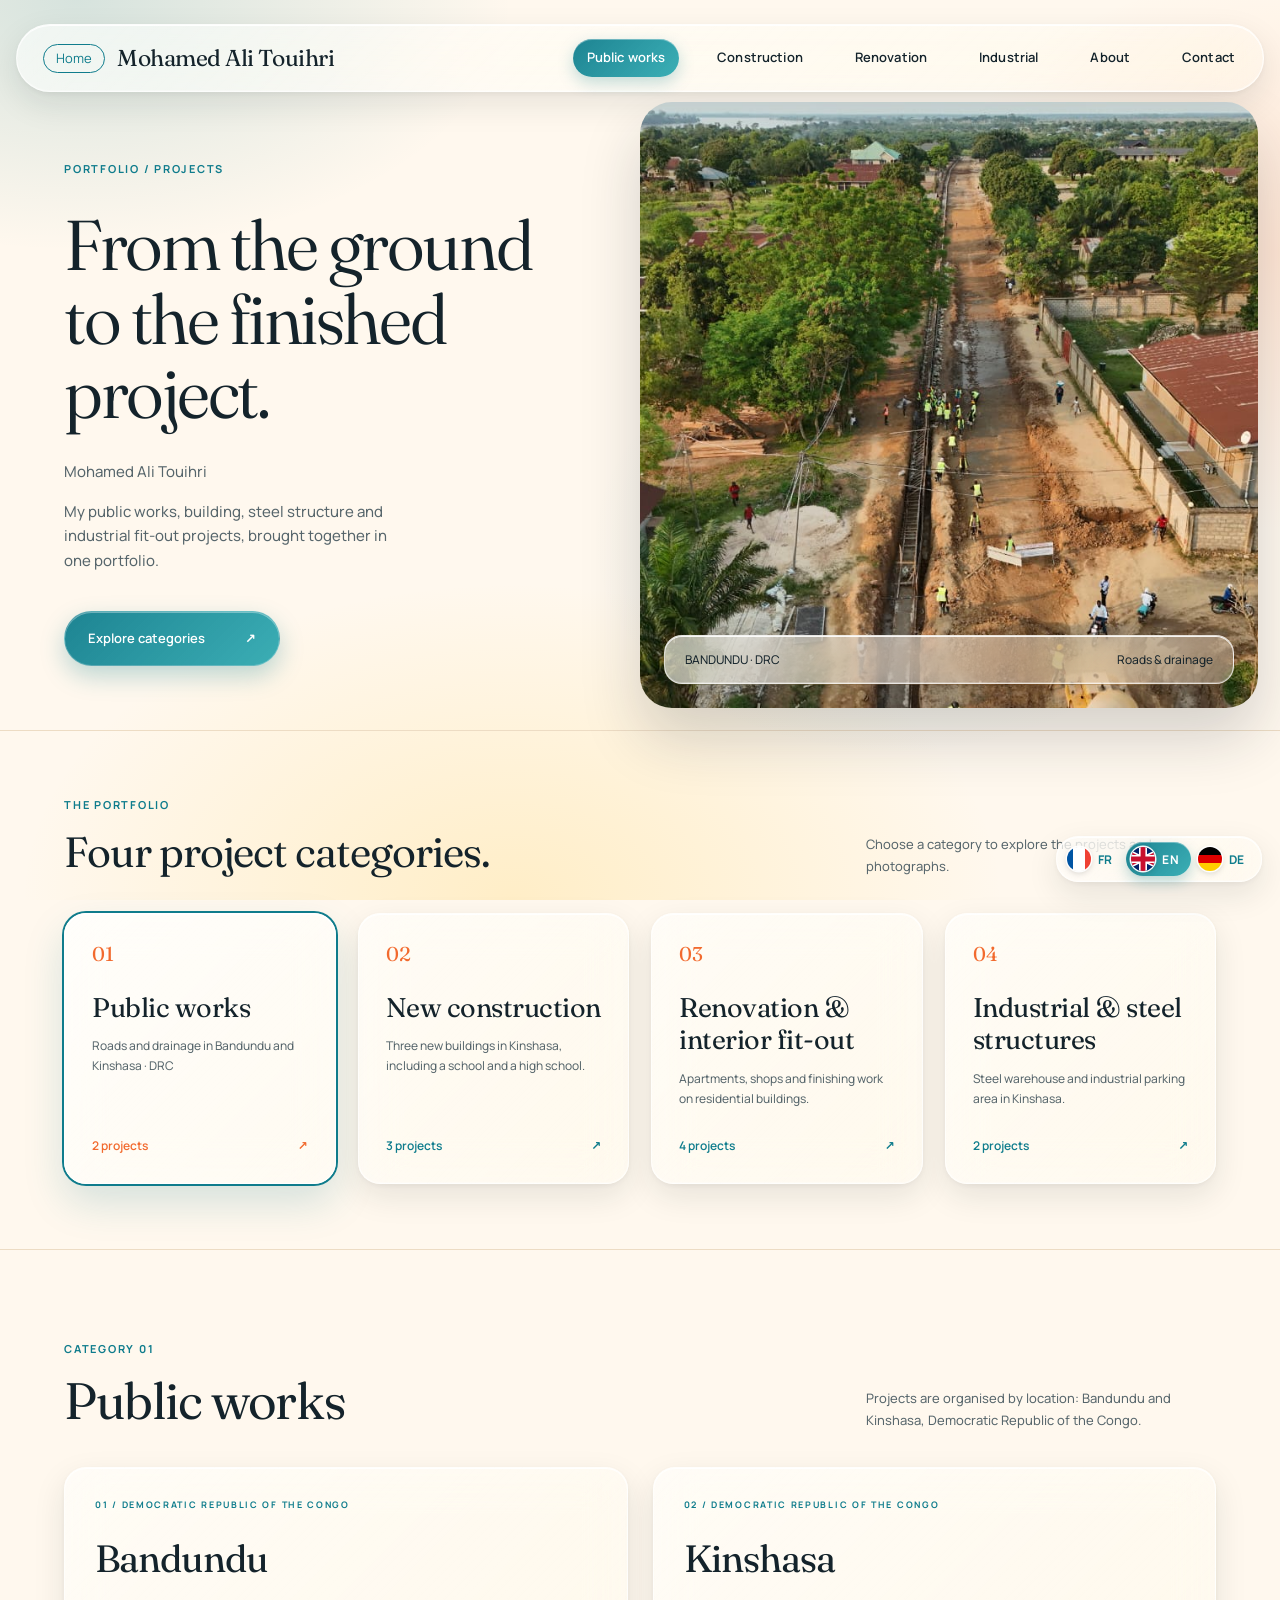
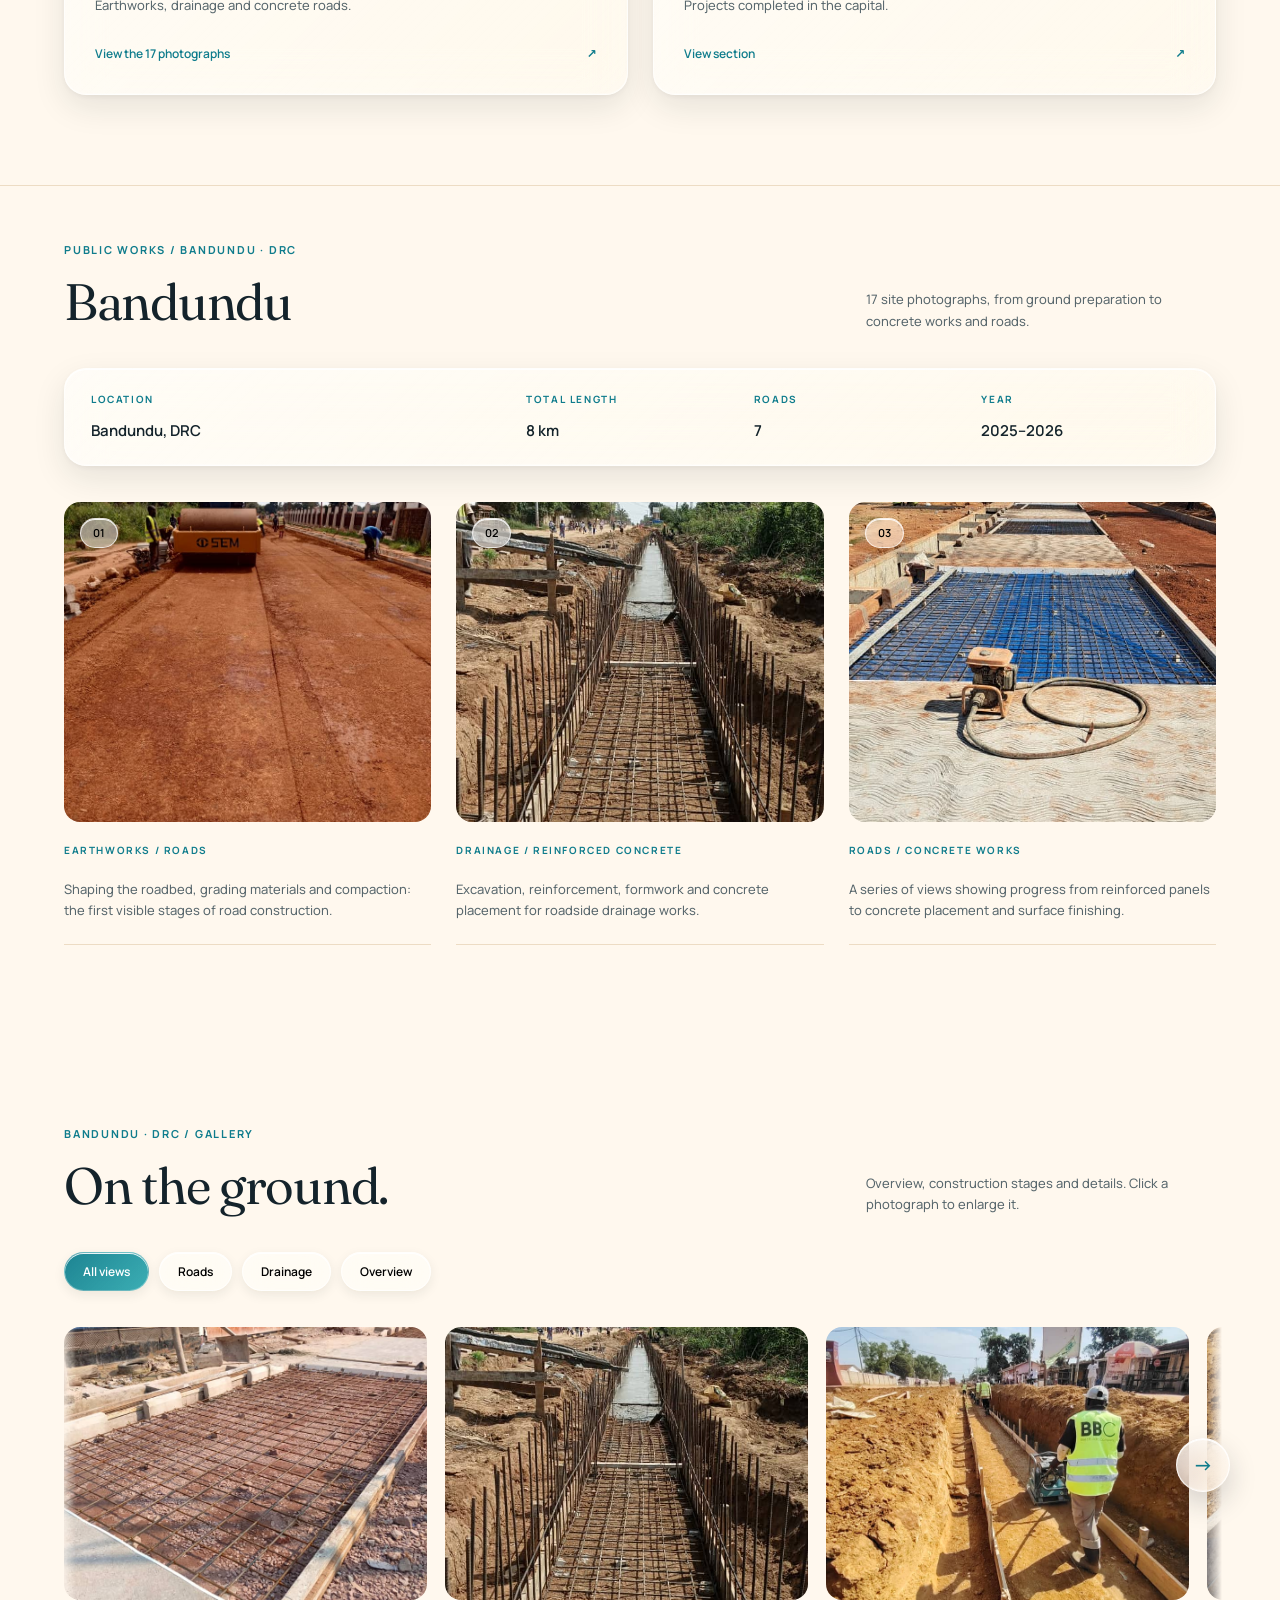
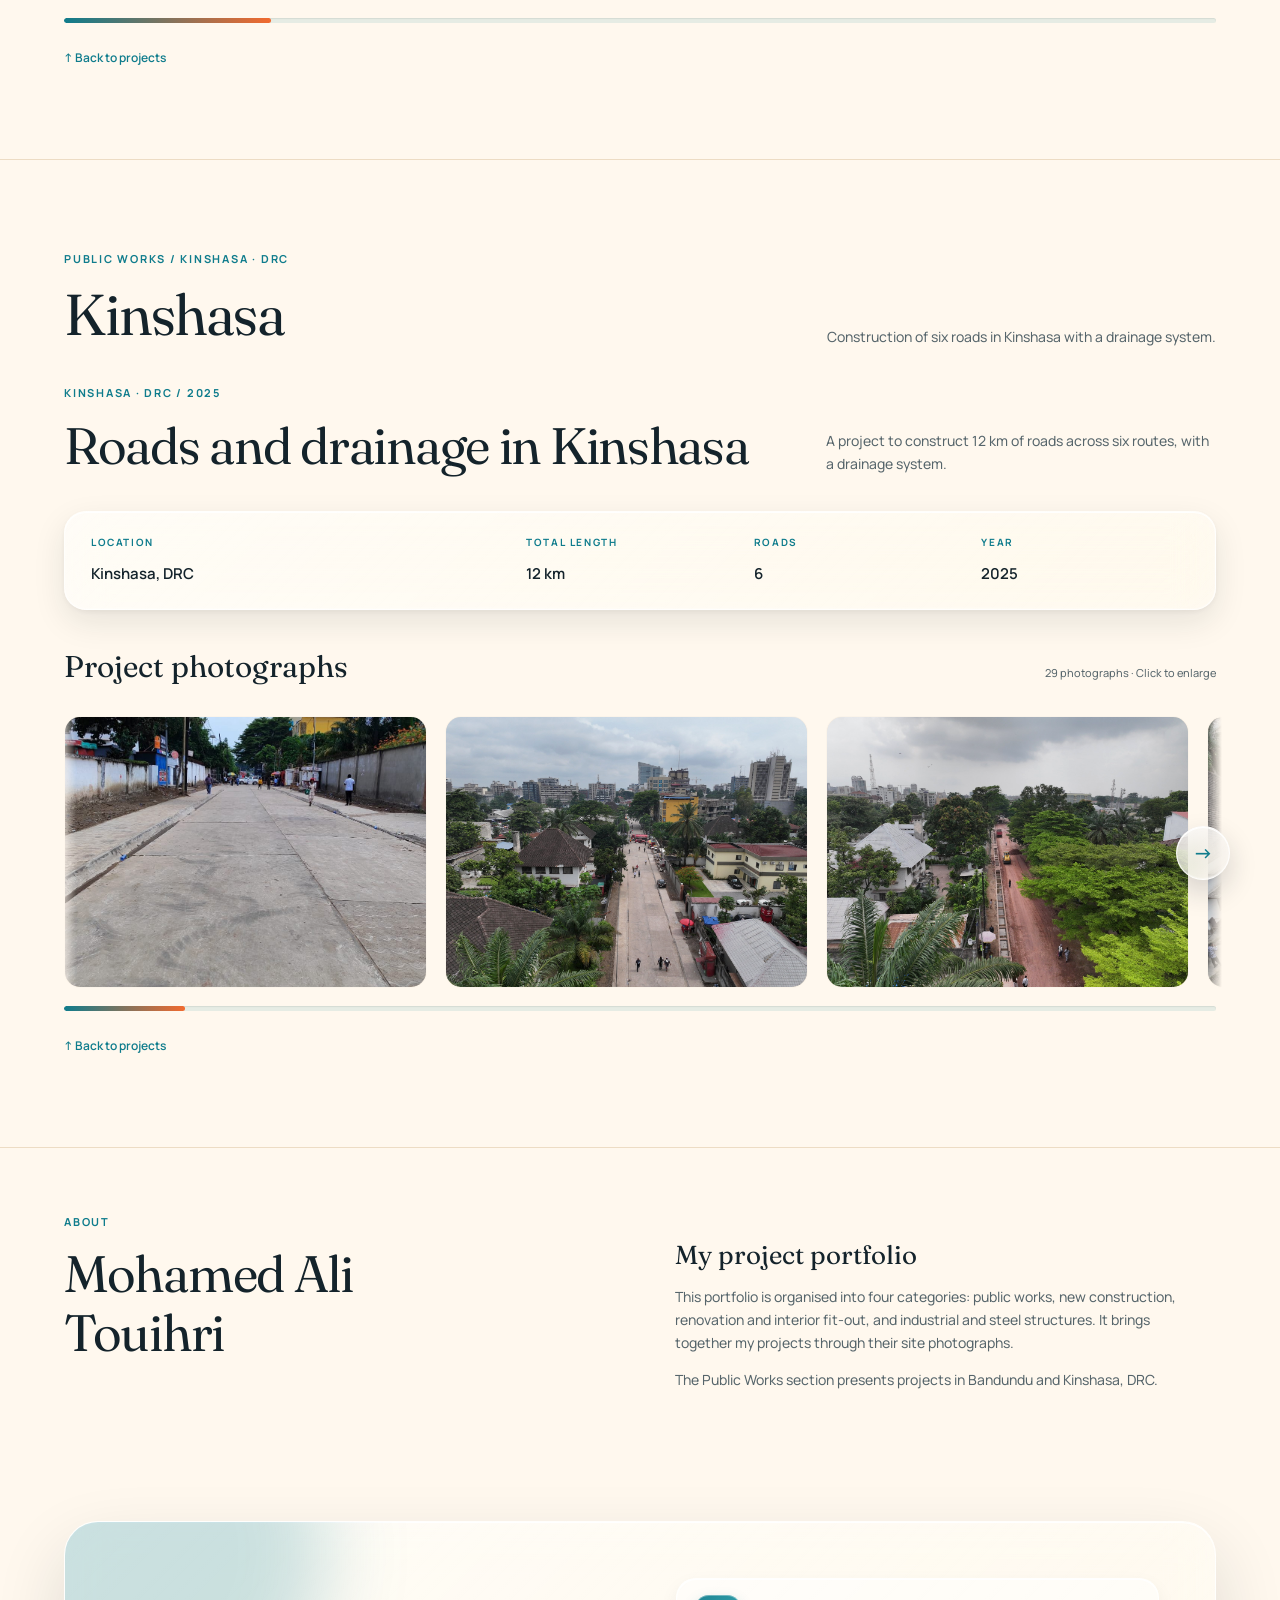
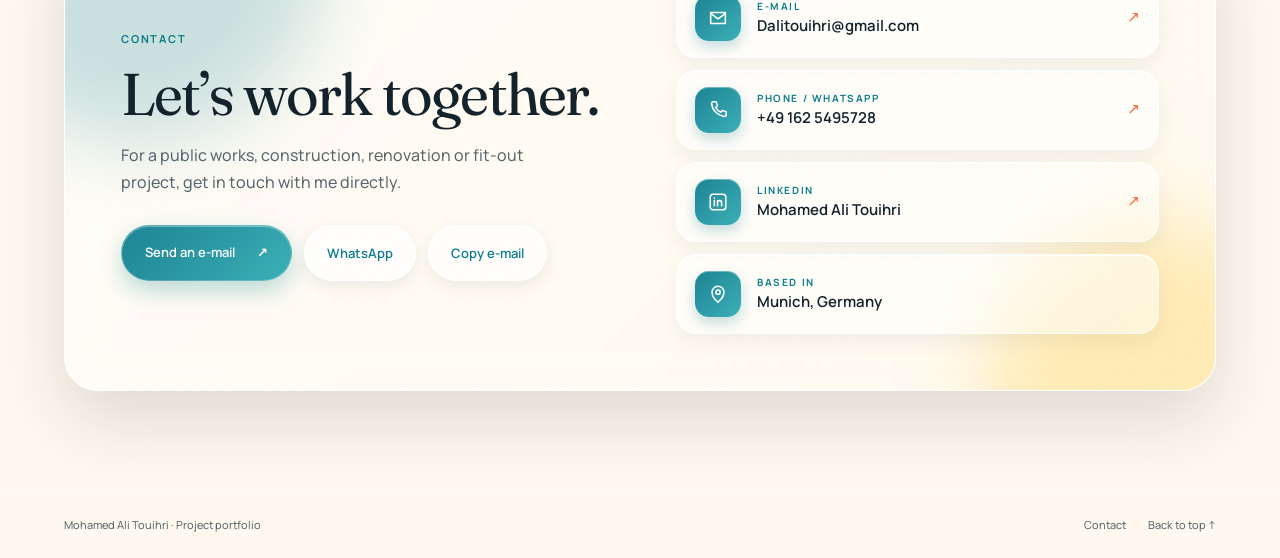
==== commit a0f8f159: "Floating 'All projects' button and zoom in the photo viewer - A glass '↑ All projects' button appear" ====
--- a/public/index.html
+++ b/public/index.html
@@ -175,6 +175,20 @@
 .lang-btn:hover .flag{transform:scale(1.08)}
 .lang-btn[aria-pressed=true]{background:var(--glass-tint);color:#fff;box-shadow:inset 0 1px 0 rgba(255,255,255,.35),0 6px 14px rgba(15,124,140,.28)}
 @media(max-width:600px){.lang-btn:not([aria-pressed=true]){padding:5px}.lang-btn:not([aria-pressed=true]) .lang-code{display:none}}
+</style><style id="back-zoom">
+.back-to-cards{position:fixed;left:18px;bottom:18px;z-index:1100;display:inline-flex;align-items:center;gap:8px;padding:12px 18px;border-radius:999px;font:700 13px var(--sans);color:#fff;cursor:pointer;
+background:var(--glass-tint);border:1px solid rgba(255,255,255,.35);box-shadow:inset 0 1px 0 rgba(255,255,255,.35),0 10px 26px rgba(15,124,140,.32);-webkit-backdrop-filter:blur(14px);backdrop-filter:blur(14px);
+transition:opacity .35s var(--ease),transform .35s var(--ease),background .3s}
+.back-to-cards[hidden]{display:inline-flex!important;visibility:hidden;opacity:0;transform:translateY(16px);pointer-events:none;transition:opacity .35s var(--ease),transform .35s var(--ease),visibility 0s .35s}
+.back-to-cards:hover{background:linear-gradient(135deg,var(--ochre),var(--ochre-hover))}.back-to-cards:focus-visible{outline:3px solid var(--sun);outline-offset:3px}
+@media(max-width:600px){.back-to-cards{left:12px;bottom:12px;padding:11px 15px;font-size:12.5px}}
+.zoom-stage{position:relative;overflow:hidden;border-radius:18px;display:flex;align-items:center;justify-content:center;touch-action:none;cursor:zoom-in}
+.zoom-stage.zoomed{cursor:grab}.zoom-stage.dragging{cursor:grabbing}
+#large{transform-origin:center center}.zoom-stage:not(.dragging) #large{transition:transform .28s var(--ease)}
+.zoom-tools{display:flex;gap:6px;flex:none;margin-left:auto}
+.zoom-btn{width:40px;height:40px;padding:0;border-radius:50%;display:grid;place-items:center;color:var(--ink)}.zoom-btn svg{width:20px;height:20px}
+.zoom-btn:disabled{opacity:.4;cursor:default}
+@media(max-width:700px){.zoom-btn{width:46px;height:46px}}
 </style></head><body><div class="sticky-navigation">
 <header><nav class="wrap nav" aria-label="Navigation principale"><a class="brand" href="#accueil"><span>Home</span>Mohamed Ali Touihri</a><div class="links"><a data-tab="travaux-publics" href="#travaux-publics">Travaux publics</a><a data-tab="construction-neuve" href="#construction-neuve">Construction</a><a data-tab="renovation-amenagement" href="#renovation-amenagement">Rénovation</a><a data-tab="industriel" href="#industriel">Industriel</a><a href="#apropos">À propos</a><a href="#contact">Contact</a></div></nav></header></div>
 <main><div class="hero" id="accueil"><div class="intro"><div class="eyebrow">Portfolio / Réalisations</div><h1>Du terrain<br>à l’ouvrage.</h1><p>Mohamed Ali Touihri</p><p>Mes réalisations en travaux publics, bâtiment, charpente métallique et aménagement industriel, réunies dans un même portfolio.</p><a class="cta" href="#categories">Explorer les catégories <span aria-hidden="true">↗</span></a></div><figure><img src="photos/12.jpg" alt="Vue aérienne d’un chantier de voirie et de drainage dans un quartier habité"><figcaption><span>BANDUNDU · RDC</span><span>Voirie & drainage</span></figcaption></figure></div>
@@ -441,8 +455,9 @@
 </div></div></div></section>
 <!-- ===== /CONTACT ===== --></main>
 <footer><div class="wrap"><span>Mohamed Ali Touihri · Portfolio de réalisations</span><span class="footer-links"><a href="#contact">Contact</a><a href="#accueil">Retour en haut ↑</a></span></div></footer>
+<button type="button" class="back-to-cards" id="back-to-cards" hidden><span aria-hidden="true">↑</span> <span>Tous les projets</span></button>
 <div class="language-switch" role="group" aria-label="Language"><button type="button" class="lang-btn" data-lang="fr" aria-pressed="false" aria-label="Français" title="Français"><span class="flag" aria-hidden="true"><svg viewBox="0 0 3 2" preserveAspectRatio="xMidYMid slice"><rect width="1" height="2" fill="#0055A4"/><rect x="1" width="1" height="2" fill="#fff"/><rect x="2" width="1" height="2" fill="#EF4135"/></svg></span><span class="lang-code" aria-hidden="true">FR</span></button><button type="button" class="lang-btn" data-lang="en" aria-pressed="false" aria-label="English" title="English"><span class="flag" aria-hidden="true"><svg viewBox="0 0 60 30" preserveAspectRatio="xMidYMid slice"><rect width="60" height="30" fill="#012169"/><path d="M0,0 60,30M60,0 0,30" stroke="#fff" stroke-width="6"/><path d="M0,0 60,30M60,0 0,30" stroke="#C8102E" stroke-width="2.5"/><path d="M30,0v30M0,15h60" stroke="#fff" stroke-width="10"/><path d="M30,0v30M0,15h60" stroke="#C8102E" stroke-width="6"/></svg></span><span class="lang-code" aria-hidden="true">EN</span></button><button type="button" class="lang-btn" data-lang="de" aria-pressed="false" aria-label="Deutsch" title="Deutsch"><span class="flag" aria-hidden="true"><svg viewBox="0 0 5 3" preserveAspectRatio="xMidYMid slice"><rect width="5" height="1" fill="#000"/><rect y="1" width="5" height="1" fill="#DD0000"/><rect y="2" width="5" height="1" fill="#FFCE00"/></svg></span><span class="lang-code" aria-hidden="true">DE</span></button><select id="language-select" hidden aria-label="Language"><option value="fr">Français</option><option value="en">English</option><option value="de">Deutsch</option></select></div>
-<dialog id="viewer" aria-label="Photographie du portfolio"><div class="modalbar"><p id="caption"></p><button id="close" aria-label="Fermer la photographie">Fermer ×</button></div><img id="large" alt="" draggable="false"><p class="swipe-hint" aria-hidden="true">← Glisser pour changer de photo →</p><div class="controls"><button id="prev" aria-label="Photo précédente">← Précédente</button><span id="count"></span><button id="next" aria-label="Photo suivante">Suivante →</button></div></dialog>
+<dialog id="viewer" aria-label="Photographie du portfolio"><div class="modalbar"><p id="caption"></p><div class="zoom-tools" role="group" aria-label="Zoom"><button type="button" id="zoom-out" class="zoom-btn" aria-label="Dézoomer"><svg viewBox="0 0 24 24" aria-hidden="true"><circle cx="10.5" cy="10.5" r="6.5" fill="none" stroke="currentColor" stroke-width="2"/><path d="m15.5 15.5 5 5" stroke="currentColor" stroke-width="2.2" stroke-linecap="round"/><path d="M7.5 10.5h6" stroke="currentColor" stroke-width="2" stroke-linecap="round"/></svg></button><button type="button" id="zoom-in" class="zoom-btn" aria-label="Zoomer"><svg viewBox="0 0 24 24" aria-hidden="true"><circle cx="10.5" cy="10.5" r="6.5" fill="none" stroke="currentColor" stroke-width="2"/><path d="m15.5 15.5 5 5" stroke="currentColor" stroke-width="2.2" stroke-linecap="round"/><path d="M7.5 10.5h6M10.5 7.5v6" stroke="currentColor" stroke-width="2" stroke-linecap="round"/></svg></button></div><button id="close" aria-label="Fermer la photographie">Fermer ×</button></div><div class="zoom-stage" id="zoom-stage"><img id="large" alt="" draggable="false"></div><p class="swipe-hint" aria-hidden="true">← Glisser pour changer de photo →</p><div class="controls"><button id="prev" aria-label="Photo précédente">← Précédente</button><span id="count"></span><button id="next" aria-label="Photo suivante">Suivante →</button></div></dialog>
 <script>
 const photos=[['Armatures d’un panneau de chaussée','voirie'],['Ferraillage d’un caniveau','drainage'],['Compactage du fond de fouille','drainage'],['Coffrage et armatures des parois','drainage'],['Surface bétonnée de la chaussée','voirie'],['Panneaux armés avant bétonnage','voirie'],['Mise en place du béton de chaussée','voirie'],['Compactage de la plateforme','voirie'],['Mise en forme des matériaux','voirie'],['Réglage et compactage de la voie','voirie'],['Vue aérienne des terrassements','ensemble'],['Vue d’ensemble du tracé','ensemble'],['Vue aérienne du chantier de drainage','ensemble'],['Progression des travaux de voirie','ensemble'],['Ouvrage de drainage dans son environnement','ensemble'],['Bétonnage du fond du caniveau','drainage'],['Fond de caniveau après bétonnage','drainage']];
 const grid=document.querySelector('#photos');photos.forEach(([label,category],i)=>{const b=document.createElement('button');b.className='photo';b.dataset.category=category;b.setAttribute('aria-label','Agrandir : '+label);b.innerHTML='<img loading="lazy" src="photos/'+i+'.jpg" alt="'+label+'">';b.onclick=()=>openPhoto(i,'bandundu');grid.append(b)});
@@ -469,6 +484,7 @@
 Object.assign(translations.en,{"Contact":"Contact","Travaillons ensemble.":"Let’s work together.","Pour un projet de travaux publics, de construction, de rénovation ou d’aménagement, contactez-moi directement.":"For a public works, construction, renovation or fit-out project, get in touch with me directly.","Écrire un e-mail":"Send an e-mail","Copier l’e-mail":"Copy e-mail","E-mail":"E-mail","Téléphone / WhatsApp":"Phone / WhatsApp","Basé à":"Based in","Kinshasa, RDC":"Kinshasa, DRC","E-mail copié":"E-mail copied","Copie impossible : sélectionnez l’adresse":"Could not copy: please select the address"});Object.assign(translations.de,{"Contact":"Kontakt","Travaillons ensemble.":"Lassen Sie uns zusammenarbeiten.","Pour un projet de travaux publics, de construction, de rénovation ou d’aménagement, contactez-moi directement.":"Für ein Tiefbau-, Neubau-, Renovierungs- oder Ausbauprojekt kontaktieren Sie mich direkt.","Écrire un e-mail":"E-Mail schreiben","Copier l’e-mail":"E-Mail kopieren","E-mail":"E-Mail","Téléphone / WhatsApp":"Telefon / WhatsApp","Basé à":"Standort","Kinshasa, RDC":"Kinshasa, DR Kongo","E-mail copié":"E-Mail kopiert","Copie impossible : sélectionnez l’adresse":"Kopieren nicht möglich: bitte Adresse markieren"});
 Object.assign(translations.en,{"Munich, Allemagne":"Munich, Germany"});Object.assign(translations.de,{"Munich, Allemagne":"München, Deutschland"});
 Object.assign(translations.en,{"← Glisser pour changer de photo →":"← Swipe to change photo →"});Object.assign(translations.de,{"← Glisser pour changer de photo →":"← Wischen, um das Foto zu wechseln →"});
+Object.assign(translations.en,{"Tous les projets":"All projects","Zoomer":"Zoom in","Dézoomer":"Zoom out"});Object.assign(translations.de,{"Tous les projets":"Alle Projekte","Zoomer":"Vergrößern","Dézoomer":"Verkleinern"});
 let currentLanguage=(()=>{try{const s=localStorage.getItem('portfolio-language');if(['fr','en','de'].includes(s))return s}catch(e){}const n=(navigator.language||'fr').slice(0,2).toLowerCase();return ['en','de'].includes(n)?n:'fr'})();
 const originalText=new WeakMap();const originalAttributes=new WeakMap();
 function translated(value,lang=currentLanguage){if(lang==='fr')return value;const map=translations[lang]||{};if(map[value])return map[value];return value.split(' — ').map(part=>map[part]||part).join(' — ')}
@@ -524,7 +540,7 @@
 </script><script>
 (()=>{const img=document.querySelector('#large');if(!img)return;let x0=null,y0=0,dx=0,t0=0,horiz=null;
 const reset=()=>{img.style.transform='';img.style.opacity=''};
-img.addEventListener('touchstart',e=>{if(e.touches.length!==1){x0=null;return}x0=e.touches[0].clientX;y0=e.touches[0].clientY;dx=0;t0=Date.now();horiz=null;img.style.transition='none'},{passive:true});
+img.addEventListener('touchstart',e=>{if(e.touches.length!==1||img.dataset.zoomed==='1'){x0=null;return}x0=e.touches[0].clientX;y0=e.touches[0].clientY;dx=0;t0=Date.now();horiz=null;img.style.transition='none'},{passive:true});
 img.addEventListener('touchmove',e=>{if(x0===null||e.touches.length!==1)return;dx=e.touches[0].clientX-x0;const dy=e.touches[0].clientY-y0;if(horiz===null&&(Math.abs(dx)>8||Math.abs(dy)>8))horiz=Math.abs(dx)>Math.abs(dy);
 if(horiz){img.style.transform='translateX('+dx+'px) rotate('+(dx/45)+'deg)';img.style.opacity=String(1-Math.min(Math.abs(dx)/700,.45))}},{passive:true});
 const end=()=>{if(x0===null)return;const go=horiz&&(Math.abs(dx)>70||(Math.abs(dx)>30&&Date.now()-t0<260));img.style.transition='transform .28s cubic-bezier(.2,.7,.2,1),opacity .28s';
@@ -535,4 +551,37 @@
 const sync=()=>btns.forEach(b=>b.setAttribute('aria-pressed',String(b.dataset.lang===sel.value)));
 btns.forEach(b=>b.addEventListener('click',()=>{if(sel.value===b.dataset.lang)return;sel.value=b.dataset.lang;sync();sel.dispatchEvent(new Event('change'))}));
 sel.addEventListener('change',sync);sync()})();
+</script><script>
+(()=>{/* back to the category's project cards */
+const btn=document.querySelector('#back-to-cards');if(!btn)return;let target=null,ticking=false;
+const navH=()=>{const n=document.querySelector('.sticky-navigation');return n?n.getBoundingClientRect().height:0};
+const update=()=>{ticking=false;const panel=document.querySelector('.category-panel:not([hidden])');const grid=panel&&panel.querySelector('.building-grid,.city-grid');
+if(!grid){btn.hidden=true;return}const g=grid.getBoundingClientRect(),p=panel.getBoundingClientRect();target=grid;btn.hidden=!(g.bottom<navH()+20&&p.bottom>innerHeight*.5)};
+addEventListener('scroll',()=>{if(!ticking){ticking=true;requestAnimationFrame(update)}},{passive:true});addEventListener('resize',update);document.addEventListener('click',()=>setTimeout(update,50));
+btn.addEventListener('click',()=>{if(!target)return;const off=navH()+18;if(window.glideTo)glideTo(()=>target.getBoundingClientRect().top+scrollY-off);else target.scrollIntoView({behavior:'smooth'})});update()})();
+
+(()=>{/* zoom & pan in the photo viewer: buttons, wheel, double-click/tap, pinch, drag */
+const stage=document.querySelector('#zoom-stage'),img=document.querySelector('#large'),viewer=document.querySelector('#viewer');if(!stage||!img)return;
+const MIN=1,MAX=4;let s=1,x=0,y=0;const zin=document.querySelector('#zoom-in'),zout=document.querySelector('#zoom-out');
+const clamp=()=>{const w=img.offsetWidth,h=img.offsetHeight,mx=Math.max(0,(w*s-stage.clientWidth)/2),my=Math.max(0,(h*s-stage.clientHeight)/2);x=Math.max(-mx,Math.min(mx,x));y=Math.max(-my,Math.min(my,y))};
+const apply=()=>{if(s<=1.001){s=1;x=0;y=0}else clamp();img.style.transform=s===1?'':'translate('+x+'px,'+y+'px) scale('+s+')';const z=s>1;img.dataset.zoomed=z?'1':'';stage.classList.toggle('zoomed',z);zin.disabled=s>=MAX;zout.disabled=s<=MIN};
+// zoom keeping the point under (cx,cy) fixed
+const zoomAt=(ns,cx,cy)=>{ns=Math.max(MIN,Math.min(MAX,ns));const r=stage.getBoundingClientRect();const px=(cx===undefined?r.left+r.width/2:cx)-(r.left+r.width/2),py=(cy===undefined?r.top+r.height/2:cy)-(r.top+r.height/2);
+x=px-(px-x)*(ns/s);y=py-(py-y)*(ns/s);s=ns;apply()};
+const reset=()=>{s=1;x=0;y=0;apply()};
+zin.addEventListener('click',()=>zoomAt(s*1.5));zout.addEventListener('click',()=>zoomAt(s/1.5));
+stage.addEventListener('wheel',e=>{e.preventDefault();zoomAt(s*(e.deltaY<0?1.2:1/1.2),e.clientX,e.clientY)},{passive:false});
+let lastType='mouse';stage.addEventListener('dblclick',e=>{if(lastType!=='touch')zoomAt(s>1?1:2.5,e.clientX,e.clientY)});
+const pts=new Map();let last=null,pinch=null,tap=0,moved=false;
+stage.addEventListener('pointerdown',e=>{lastType=e.pointerType;try{stage.setPointerCapture(e.pointerId)}catch(_){}pts.set(e.pointerId,{x:e.clientX,y:e.clientY});moved=false;
+if(pts.size===2){const [a,b]=[...pts.values()];pinch={d:Math.hypot(a.x-b.x,a.y-b.y),s,cx:(a.x+b.x)/2,cy:(a.y+b.y)/2}}else if(s>1){last={x:e.clientX,y:e.clientY};stage.classList.add('dragging')}});
+stage.addEventListener('pointermove',e=>{if(!pts.has(e.pointerId))return;pts.set(e.pointerId,{x:e.clientX,y:e.clientY});
+if(pinch&&pts.size===2){const [a,b]=[...pts.values()];moved=true;zoomAt(pinch.s*Math.hypot(a.x-b.x,a.y-b.y)/pinch.d,pinch.cx,pinch.cy)}
+else if(last&&s>1){const dx=e.clientX-last.x,dy=e.clientY-last.y;if(Math.abs(dx)+Math.abs(dy)>2)moved=true;x+=dx;y+=dy;last={x:e.clientX,y:e.clientY};apply()}});
+const up=e=>{pts.delete(e.pointerId);if(pts.size<2)pinch=null;if(!pts.size){last=null;stage.classList.remove('dragging');
+if(e.pointerType==='touch'&&!moved){const now=Date.now();if(now-tap<300){zoomAt(s>1?1:2.5,e.clientX,e.clientY);tap=0}else tap=now}}};
+stage.addEventListener('pointerup',up);stage.addEventListener('pointercancel',up);
+document.addEventListener('keydown',e=>{if(!viewer.open)return;if(e.key==='+'||e.key==='='){e.preventDefault();zoomAt(s*1.5)}else if(e.key==='-'||e.key==='_'){e.preventDefault();zoomAt(s/1.5)}else if(e.key==='0')reset()});
+// fresh photo or closed viewer -> back to 100%
+const base=window.openPhoto;window.openPhoto=function(){reset();return base.apply(this,arguments)};viewer.addEventListener('close',reset);addEventListener('resize',apply);apply()})();
 </script><script src="cms.js" defer></script></body></html>
